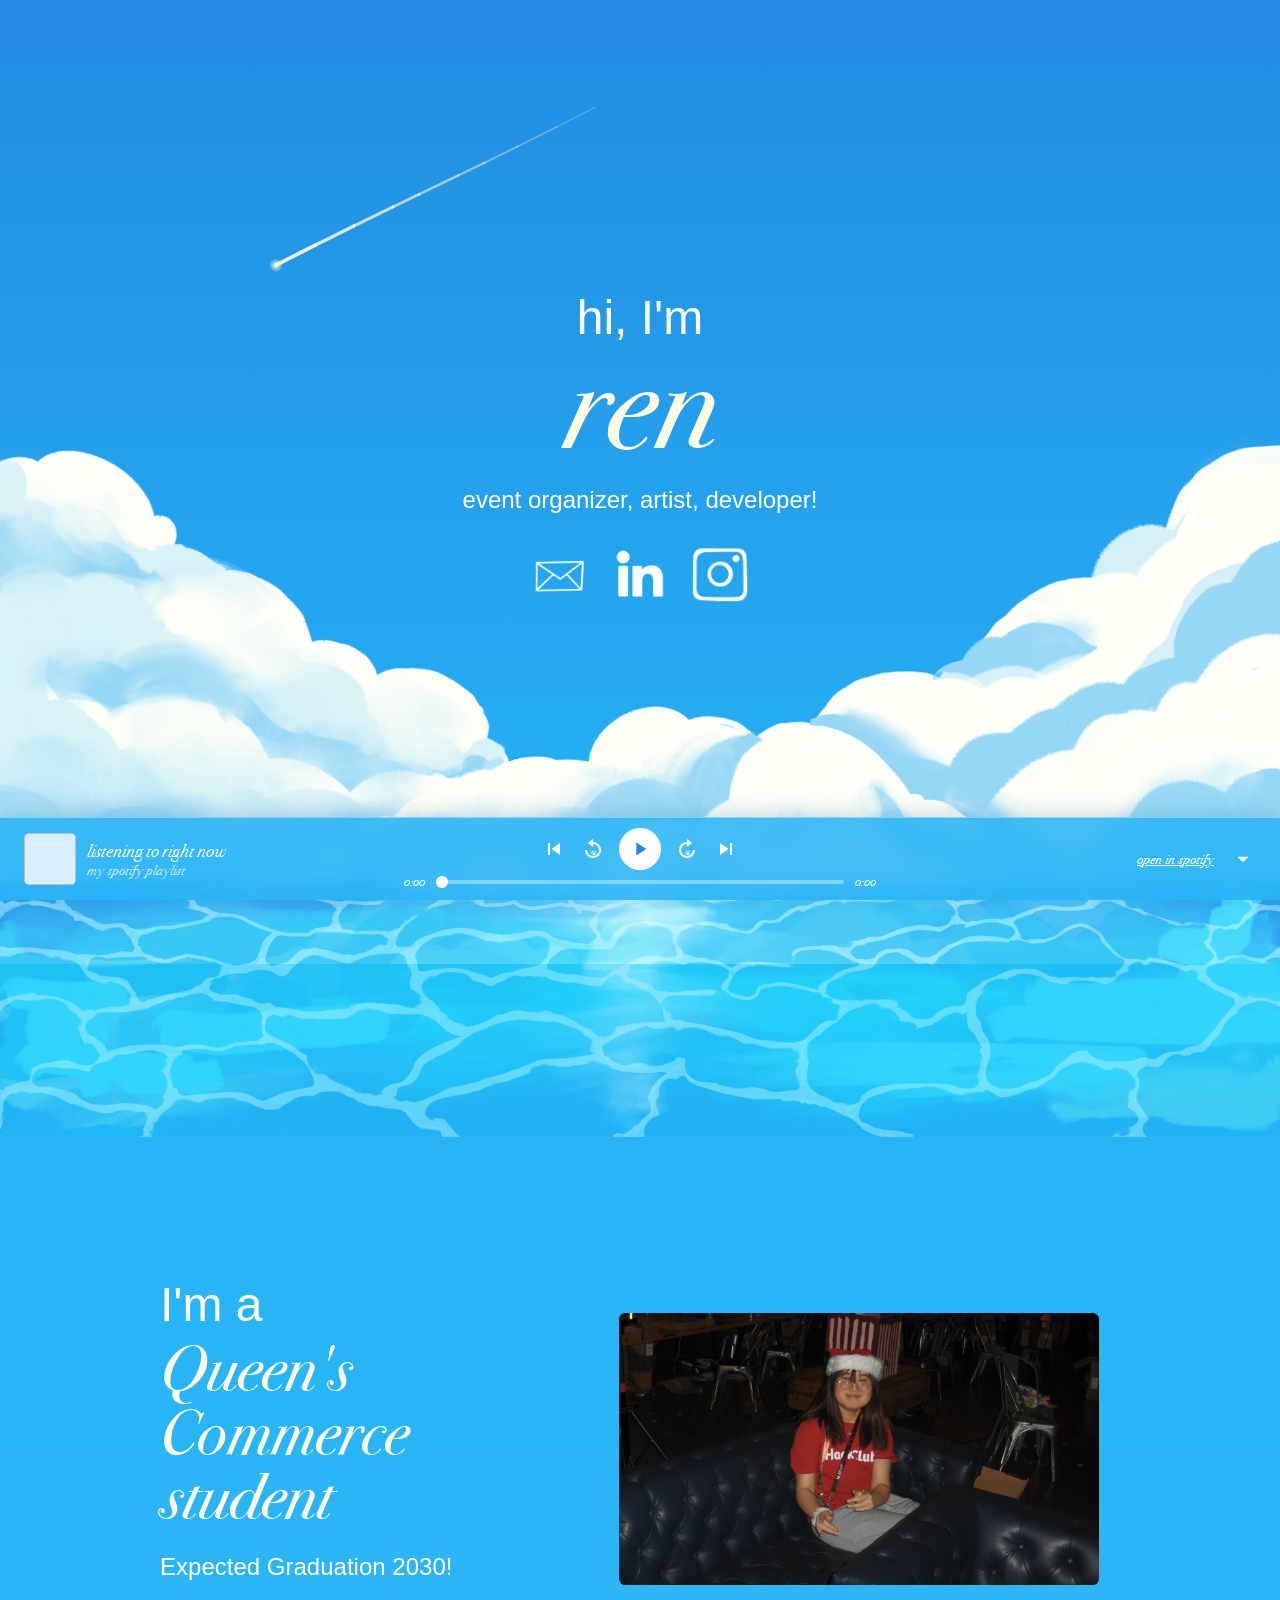
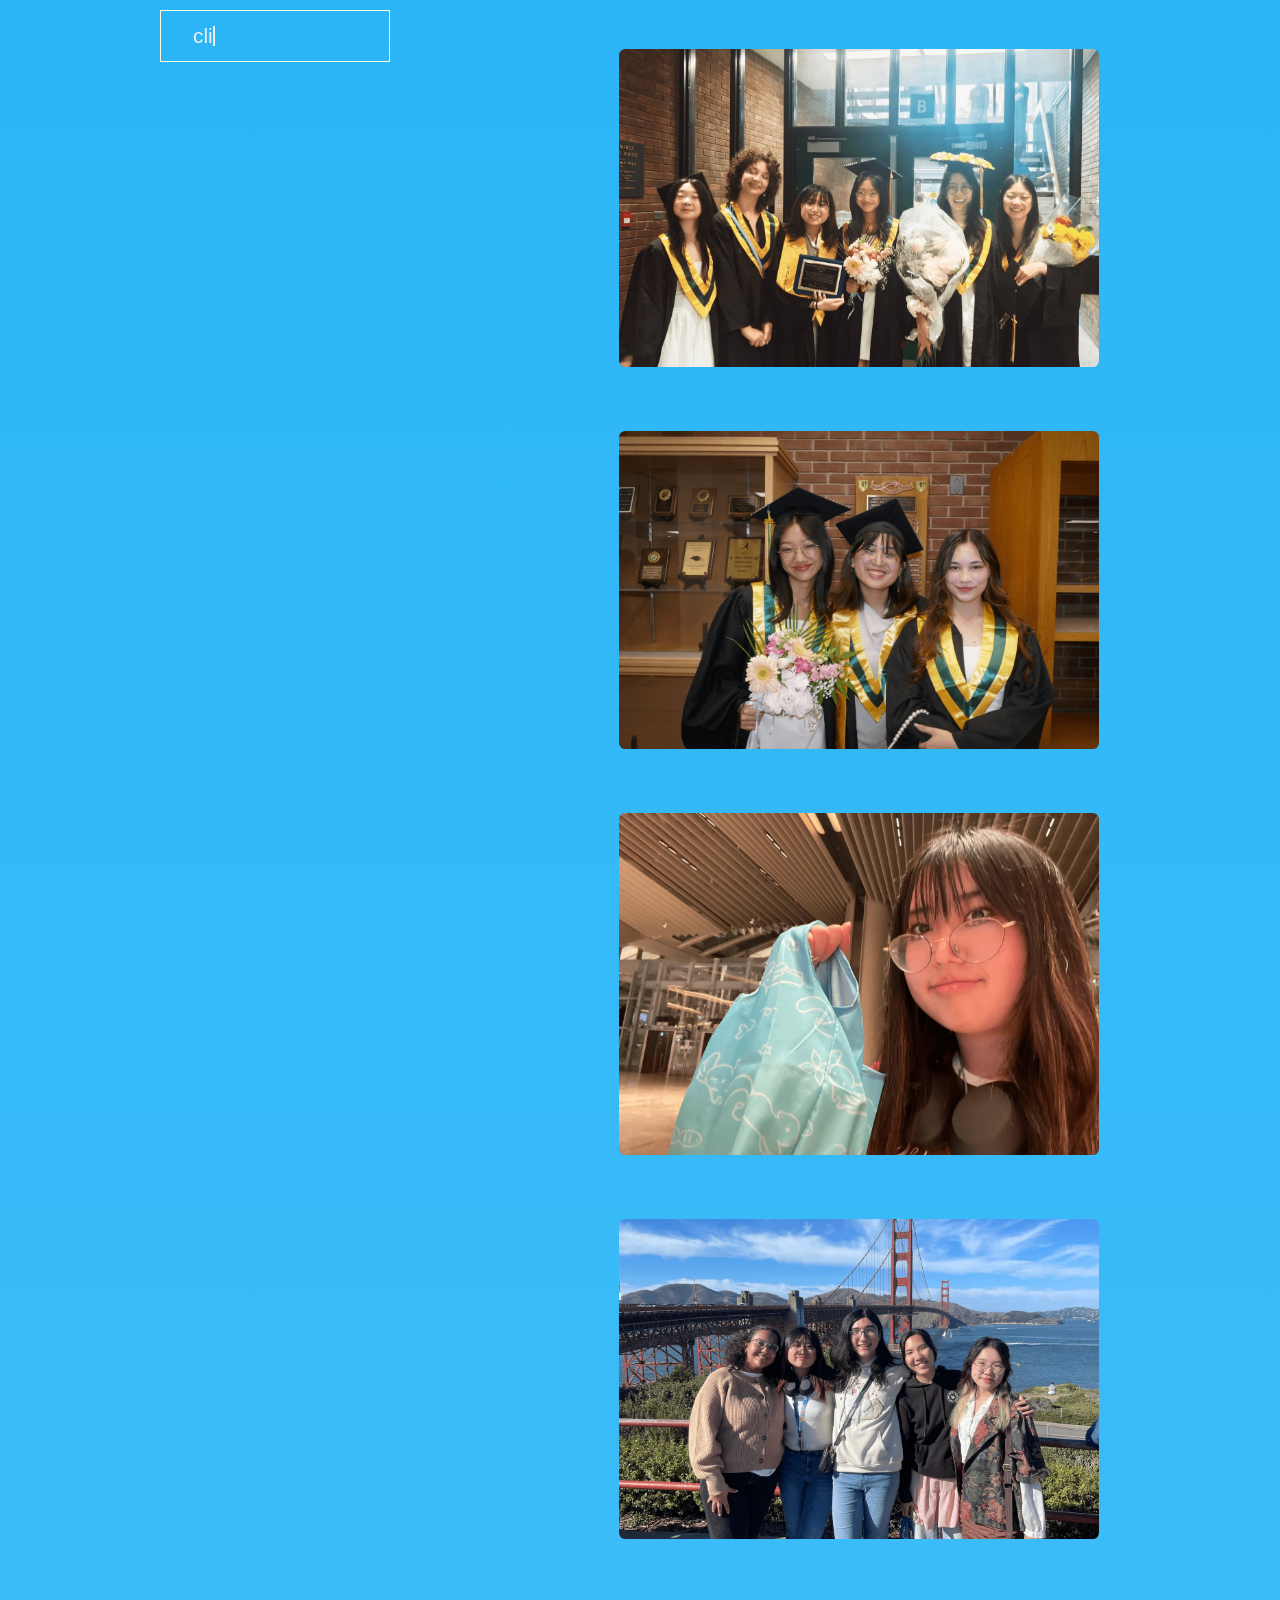
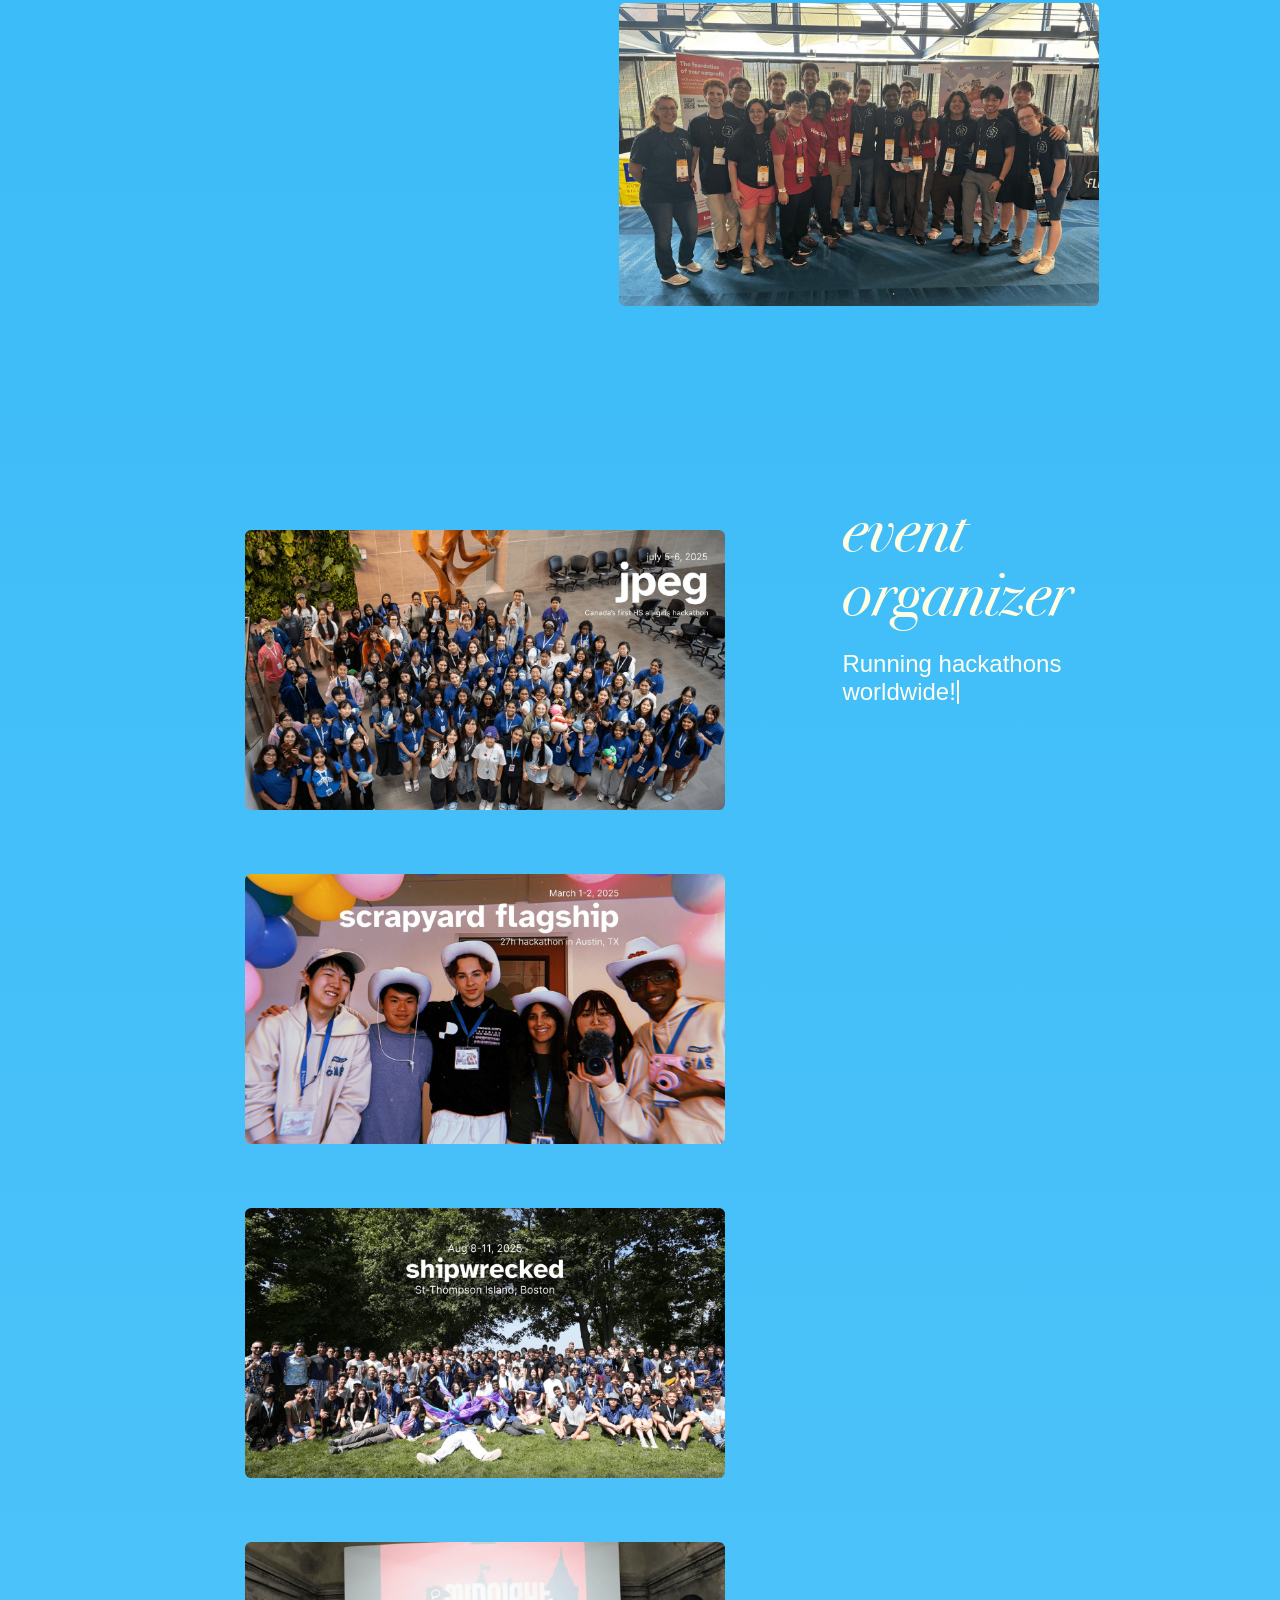
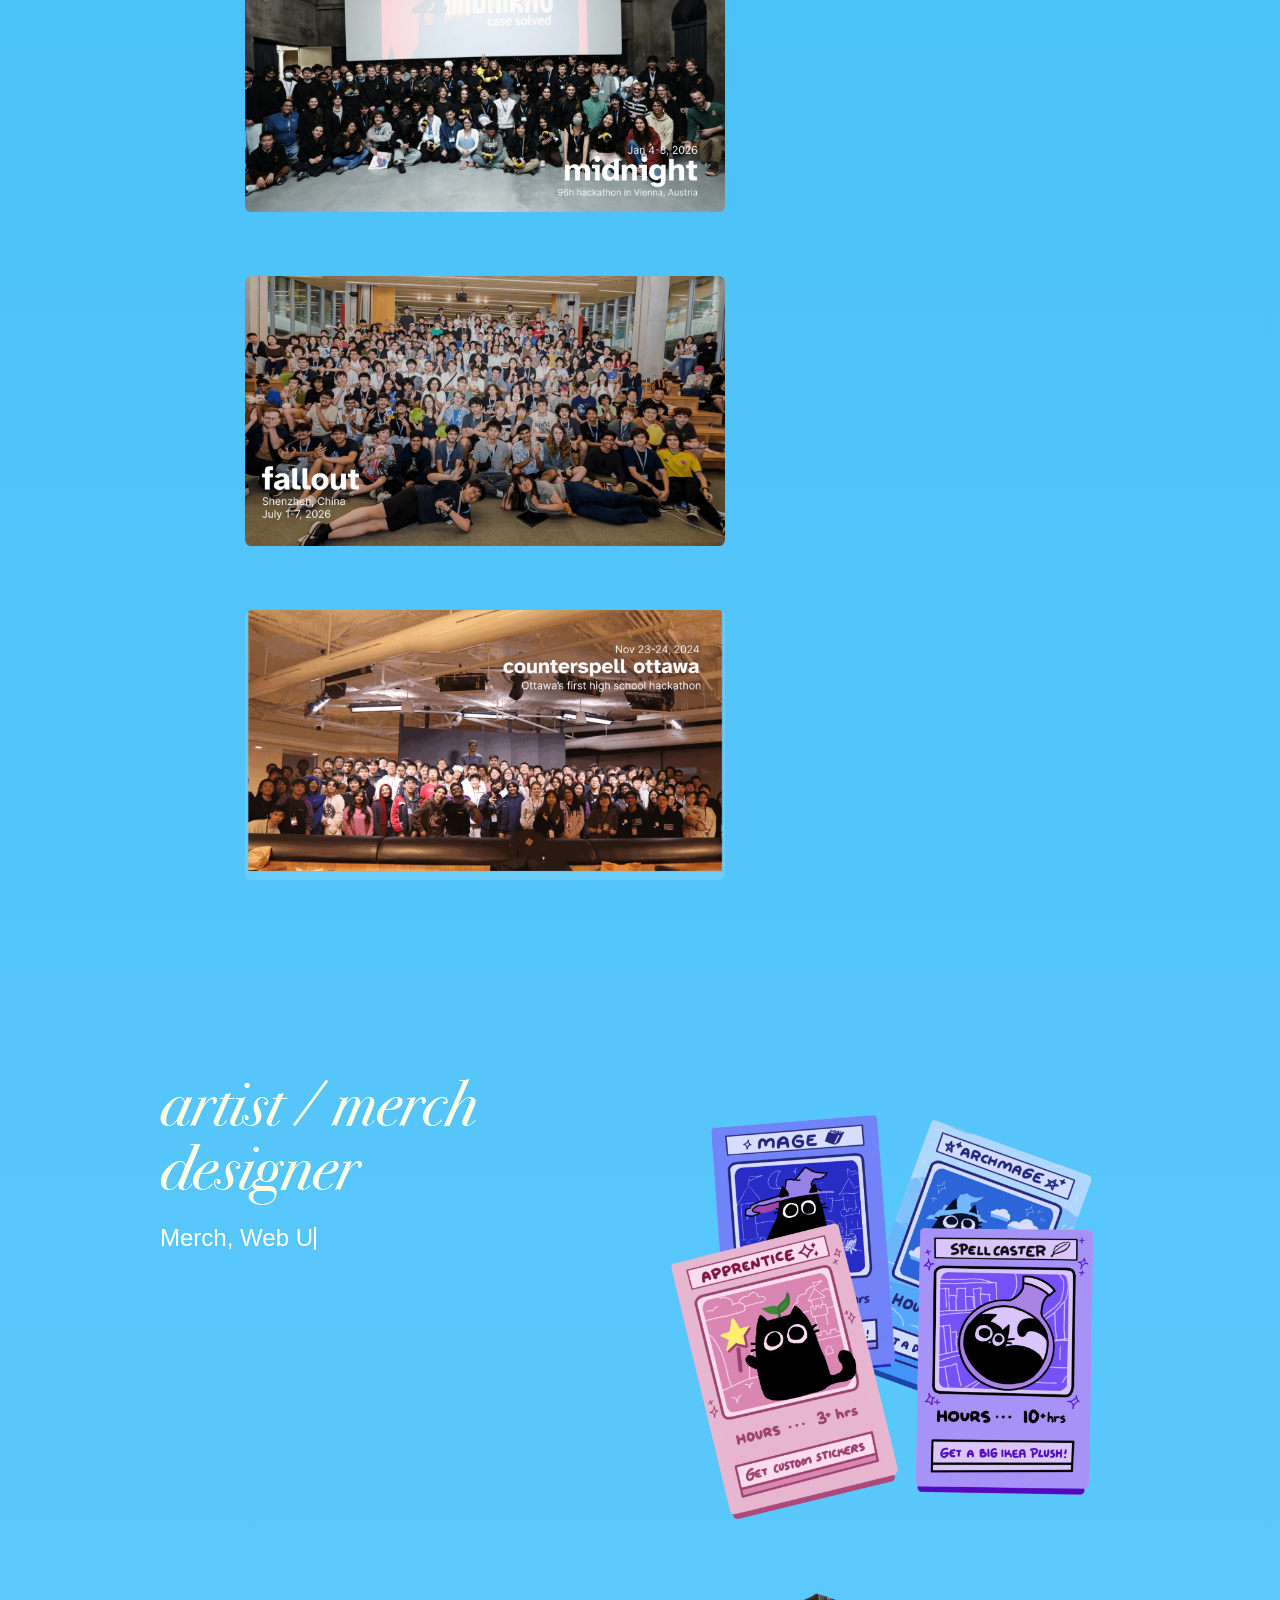
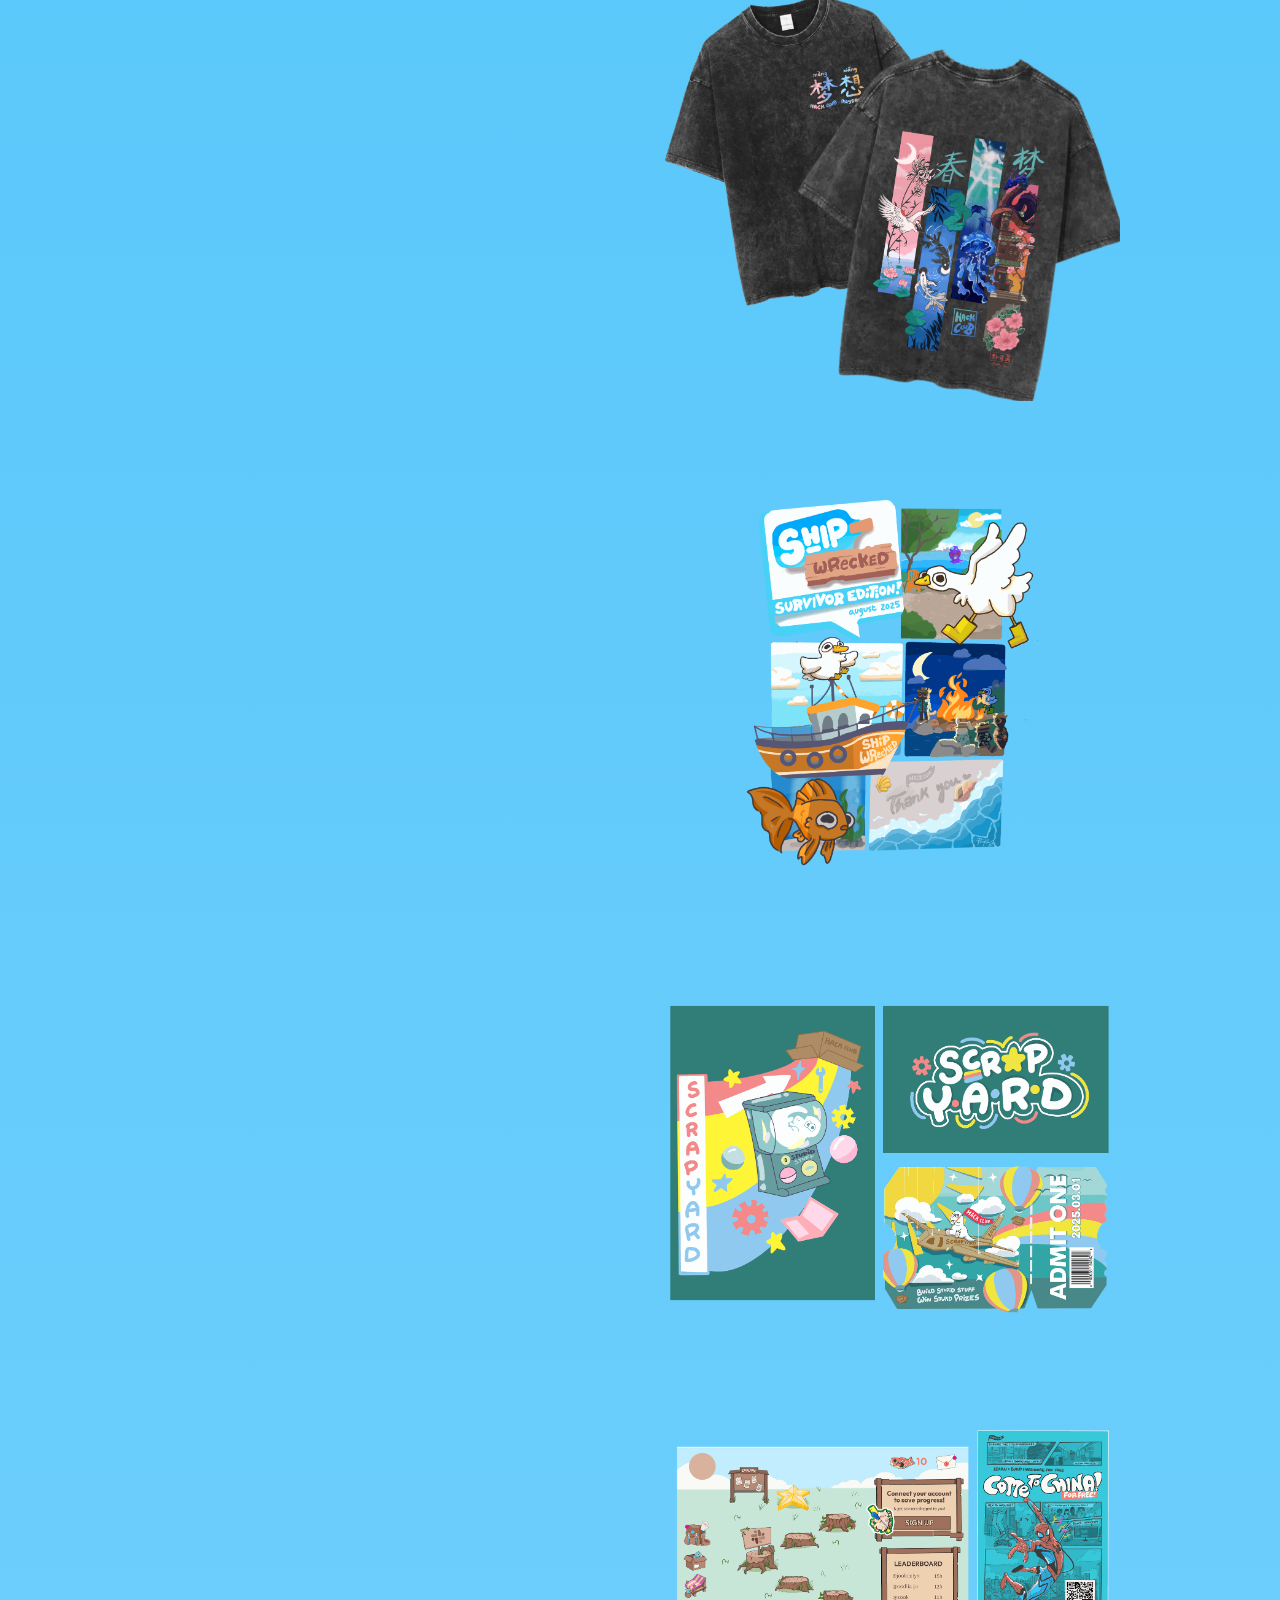
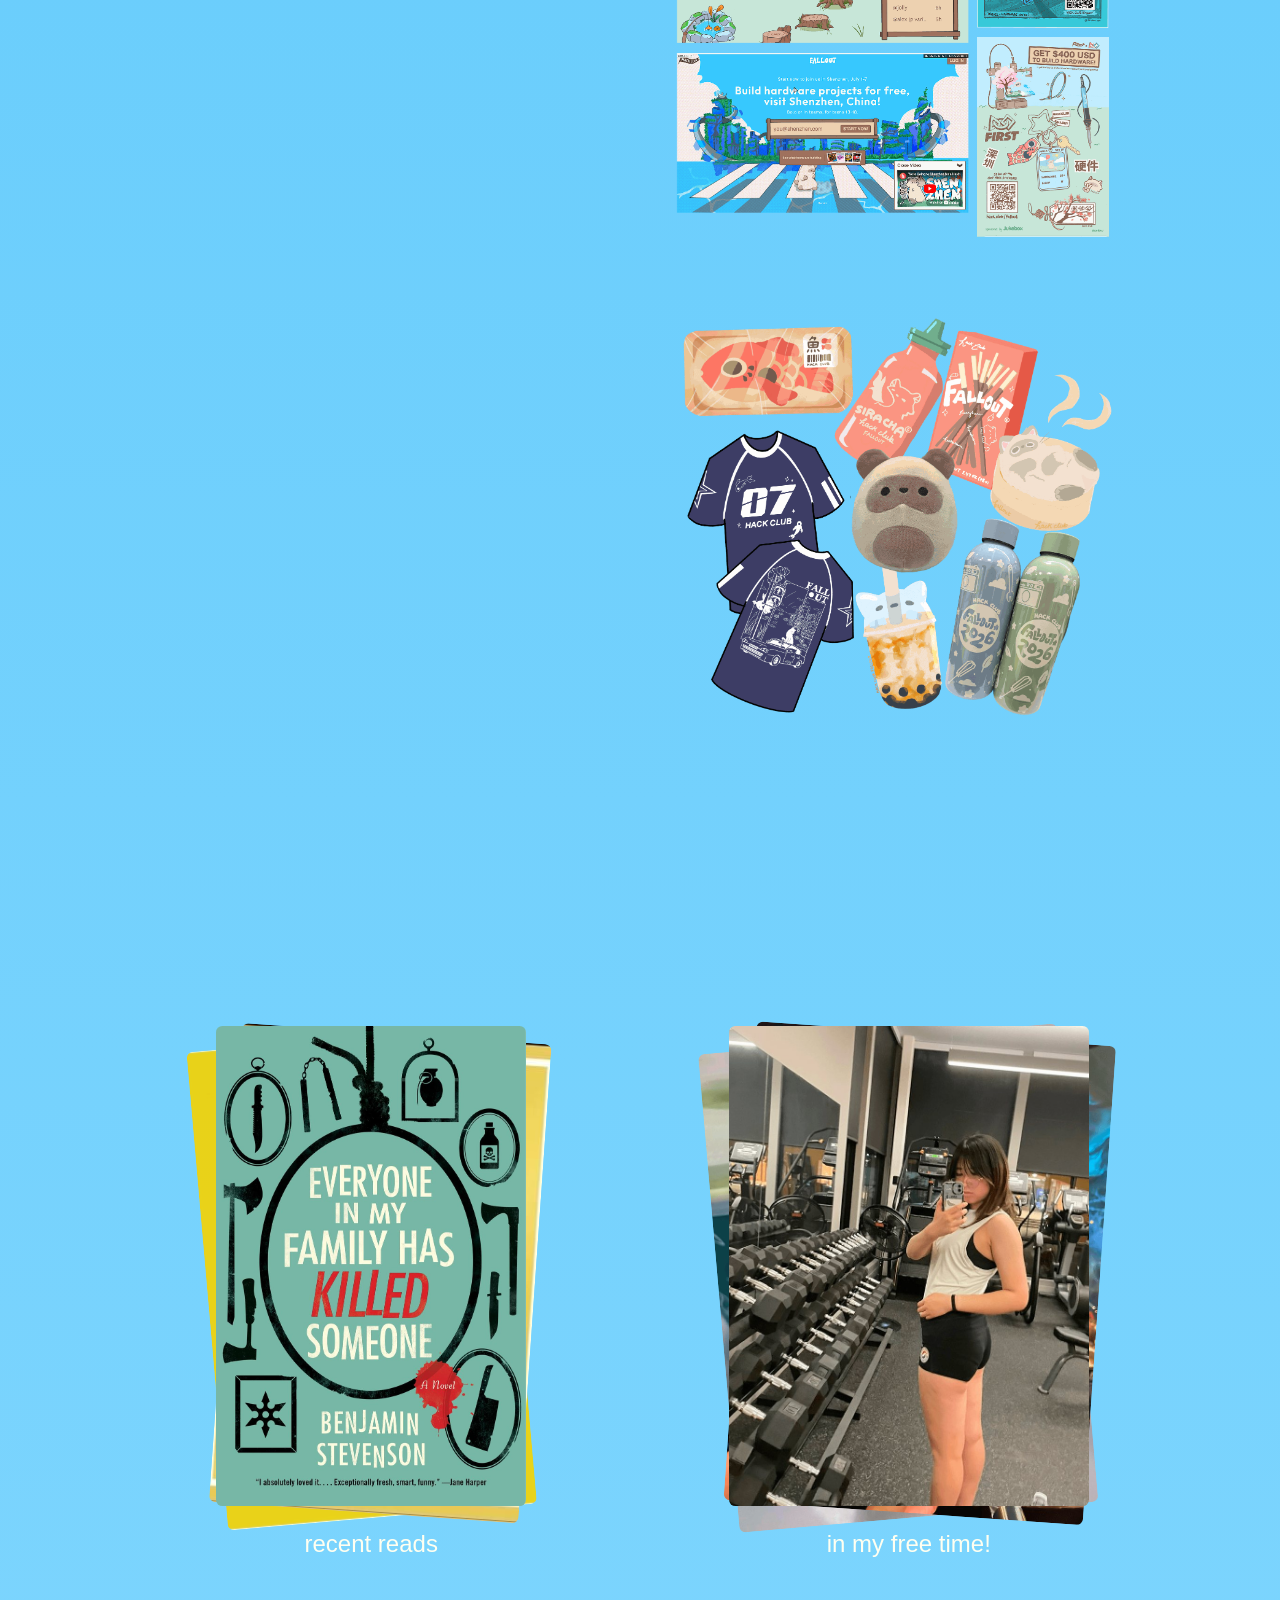
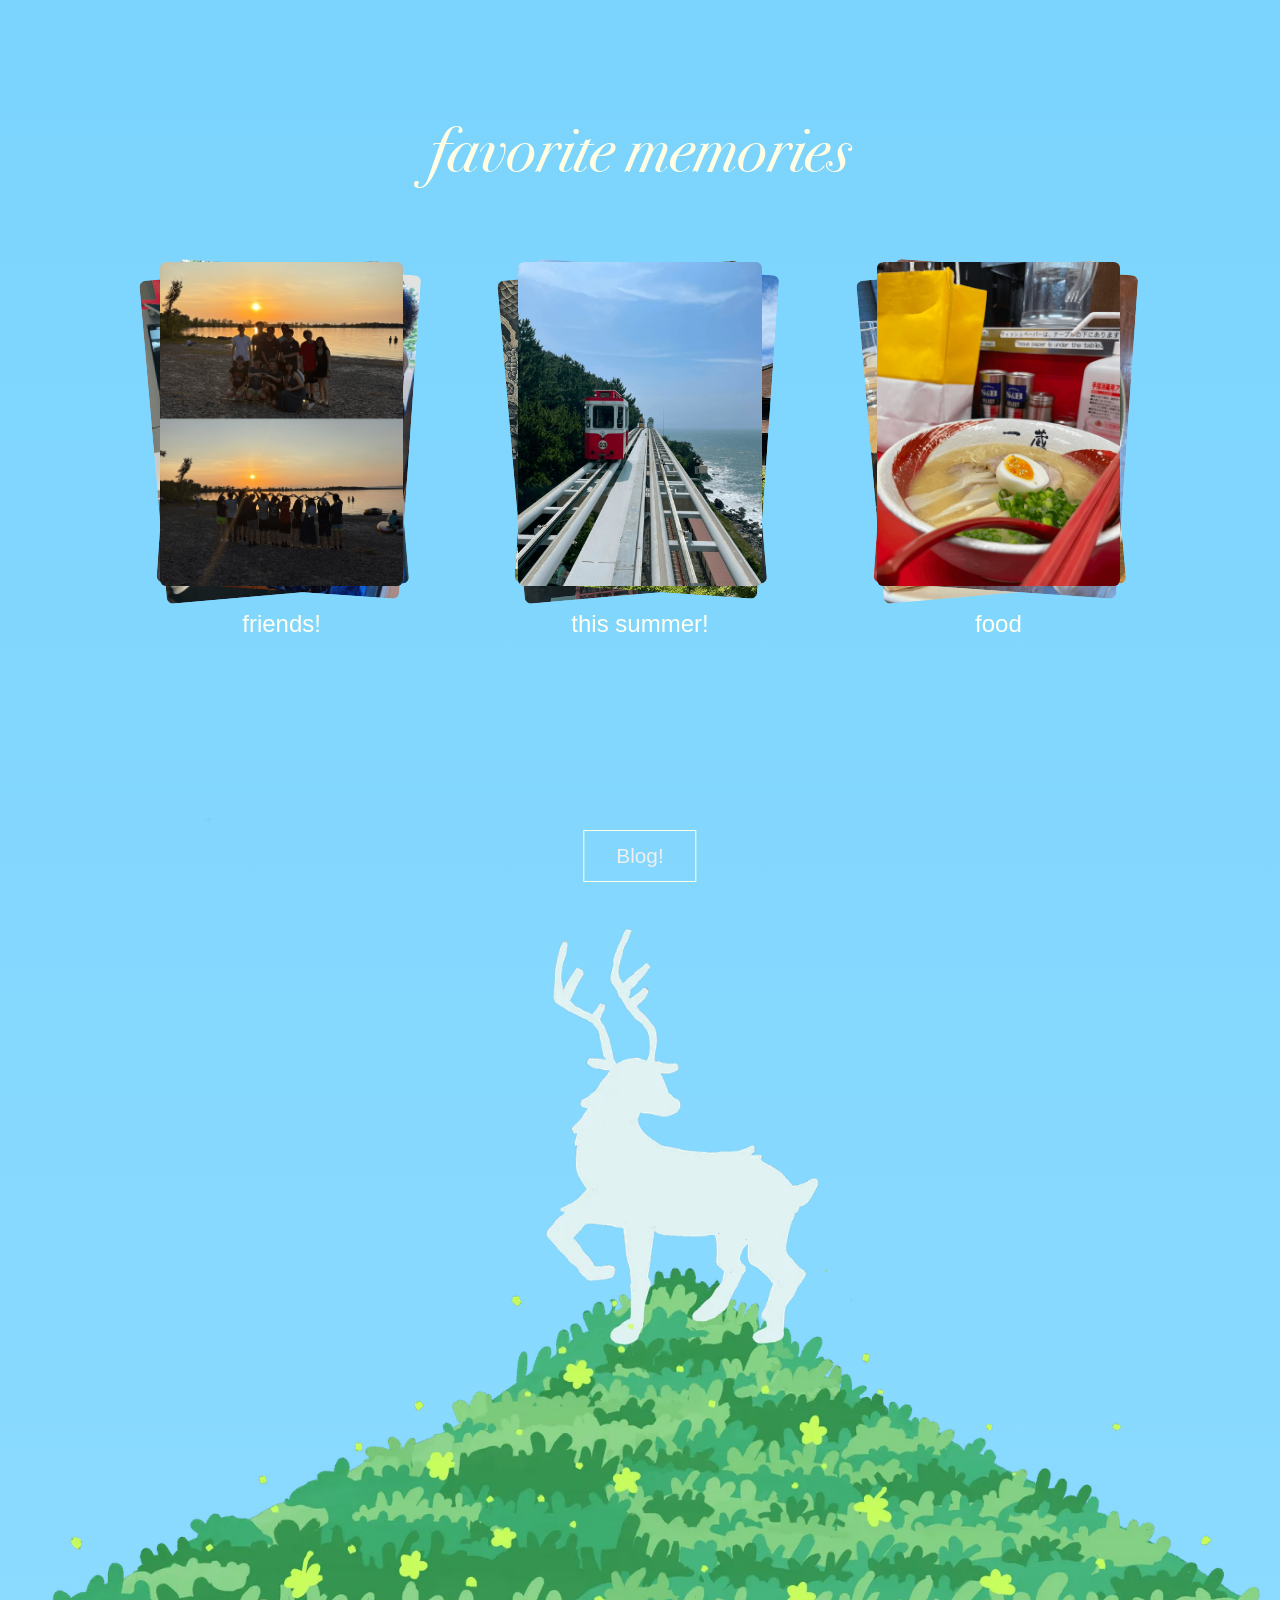
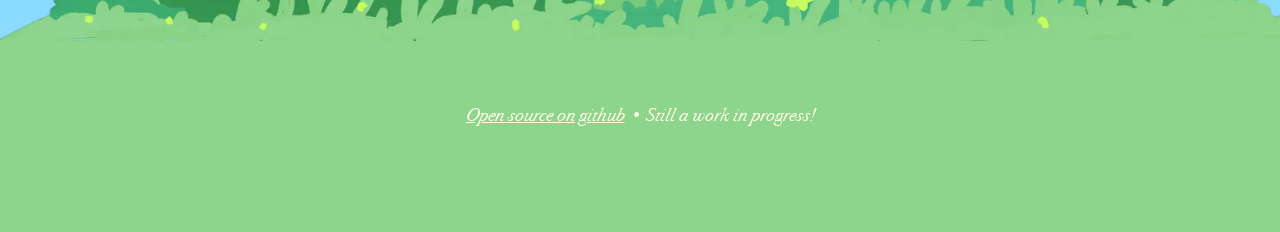
==== index.html @ e31f5d73 "no more .html at the end of URLs!" ====
<!doctype html>
<html lang="en">
  <head>
    <meta charset="UTF-8" />
    <meta name="viewport" content="width=device-width, initial-scale=1.0" />

    <title>Ren Sun - Queen's Commerce Student, Developer, &amp; Artist</title>
    <meta
      name="description"
      content="Ren Sun, also known as Renran Sun, is a first-year student at Queen's Commerce in Kingston, ON. She welcomes you to her personal website."
    />

    <meta
      name="google-site-verification"
      content="3jfZPfZ-8H1rOotuiYyB6KGX5YyHactmCyV4tzWghds"
    />
    <link
      rel="icon"
      type="image/png"
      sizes="192x192"
      href="img/icons/favicon-192.png"
    />
    <link rel="preconnect" href="https://fonts.googleapis.com" />
    <link rel="preconnect" href="https://fonts.gstatic.com" crossorigin />
    <link rel="stylesheet" href="css/style.css" />
    <link rel="preconnect" href="https://fonts.gstatic.com" crossorigin />
    <link
      href="https://fonts.googleapis.com/css2?family=Libertinus+Serif:ital,wght@0,400;0,600;0,700;1,400;1,600;1,700&display=swap"
      rel="stylesheet"
    />
    <script src="js/loading.js"></script>
  </head>

  <body>
    <div class="landing">
      <canvas class="shooting-stars" aria-hidden="true"></canvas>

      <div class="landing-text">
        <div class="subtitle">
          <span class="throw-word">hi,</span>
          <span class="throw-word">I'm</span>
        </div>
        <div class="title">
          <span class="sr-only">ren</span>
          <span aria-hidden="true"
            ><span class="title-letter">r</span
            ><span class="title-letter">e</span
            ><span class="title-letter">n</span></span
          >
        </div>
        <div class="body">
          <span class="throw-word">event</span>
          <span class="throw-word">organizer,</span>
          <span class="throw-word">artist,</span>
          <span class="throw-word">developer!</span>
        </div>

        <div class="icons">
          <div class="icon-wrapper">
            <a href="mailto:renran.sun@queensu.ca" target="_blank">
              <img src="img/icons/mail.png" alt="email"
            /></a>
            <span class="hoverbox"> renran.sun@queensu.ca</span>
          </div>

          <div class="icon-wrapper">
            <a
              href="https://www.linkedin.com/in/ren-sun-217999275"
              target="_blank"
              ><img src="img/icons/linkedin.png" alt="linkedin"
            /></a>
            <span class="hoverbox"> linkedin?</span>
          </div>

          <div class="icon-wrapper">
            <a href="https://www.instagram.com/renran.sun/" target="_blank"
              ><img src="img/icons/instagram.png" alt="instagram"
            /></a>
            <span class="hoverbox"> @renran.sun</span>
          </div>
        </div>
      </div>

      <div class="cloud">
        <img src="img/landing/clouds.png" alt="cloud" />
      </div>

      <div class="cloud2">
        <img src="img/landing/clouds.png" alt="cloud2" />
      </div>

      <div class="wave">
        <img src="img/landing/waves.jpg" alt="wave" />
      </div>
    </div>

    <script src="js/throwables.js"></script>
    <script>
      // drag and throw the social icons, the letters of "ren" and every word on
      // the landing; they land on the water
      (() => {
        const landing = document.querySelector(".landing");
        const waterEdge = document.querySelector(".cloud2");
        const world = createThrowWorld({
          container: landing,
          floor: () =>
            waterEdge.getBoundingClientRect().bottom -
            landing.getBoundingClientRect().top,
        });

        // lift an icon out of its row (its empty slot keeps the row in place)
        document.querySelectorAll(".icons a").forEach((link) => {
          const img = link.querySelector("img");
          world.add(link, {
            measure: img,
            lift: () => {
              const wrapper = link.closest(".icon-wrapper");
              const w = img.offsetWidth;
              const h = img.offsetHeight;
              wrapper.style.width = `${wrapper.offsetWidth}px`;
              wrapper.style.height = `${wrapper.offsetHeight}px`;
              wrapper.classList.add("is-empty");

              const holder = document.createElement("div");
              holder.className = "icons falling-icon";
              holder.appendChild(link);
              landing.appendChild(holder);
              return { el: holder, w, h, sink: w * 0.75 };
            },
          });
        });

        // words and letters: a copy flies off while the original stays behind,
        // invisible, so the rest of the line doesn't shift
        document
          .querySelectorAll(".landing .throw-word, .landing .title-letter")
          .forEach((word) => {
            world.add(word, {
              lift: () => {
                const style = getComputedStyle(word);
                const holder = document.createElement("div");
                holder.className = "thrown-word";
                holder.setAttribute("aria-hidden", "true");
                [
                  "fontFamily",
                  "fontSize",
                  "fontStyle",
                  "fontWeight",
                  "lineHeight",
                  "letterSpacing",
                  "color",
                ].forEach((prop) => (holder.style[prop] = style[prop]));
                const copy = word.cloneNode(true);
                holder.appendChild(copy);
                const w = word.offsetWidth;
                const h = word.offsetHeight;
                word.style.visibility = "hidden";
                landing.appendChild(holder);
                // they sink a little into the water
                return { el: holder, w, h, sink: h * 0.3, grab: copy };
              },
            });
          });
      })();
    </script>

    <!-- shooting stars on every .shooting-stars canvas (shared with academics.html) -->
    <script src="js/shooting-stars.js"></script>
    <script src="js/fish-cursor.js"></script>

    <div class="main">
      <!-- twinkling pixel sparkles behind the sections (drawn by the script below) -->
      <canvas class="sparkles" aria-hidden="true"></canvas>
      <div class="section section-first">
        <div class="section-text">
          <div class="subtitle">I'm a</div>
          <div class="h1">Queen's Commerce student</div>
          <a
            class="body"
            style="text-decoration: none"
            href="https://smith.queensu.ca/bcom/index.php"
            target="blank"
          >
            Expected Graduation 2030!
          </a>
          <a class="forward-button" href="academics">
            click to read more
          </a>
        </div>
        <div class="section-image">
          <img class="window1" src="img/gallery/happy.jpg" alt="window 01" />
        </div>
      </div>

      <div class="section">
        <div class="section-image">
          <img class="window3" src="img/gallery/hack-003.jpg" alt="jpeg photo" />
        </div>
        <div class="section-text">
          <div class="h1">event organizer</div>
          <div class="body">Running hackathons worldwide!</div>
          <a class="forward-button" href="events">click to read more</a>
        </div>
      </div>

      <div class="section">
        <div class="section-text">
          <div class="h1">artist / merch designer</div>
          <div class="body">Merch, Web UI, & Misc.</div>
          <a class="forward-button" href="portfolio"> My portfolio!</a>
        </div>
        <div class="section-image">
          <img class="window2" src="img/gallery/art-001.png" alt="window 02" />
        </div>
        <div class="section-image"></div>
      </div>

      <div class="polaroid">
        <div class="h1">random things about me</div>
      </div>
      <div class="section">
        <div class="column">
          <img class="reads" src="img/gallery/book-02.jpg" alt="book 02" />
          <div class="body" style="margin-top: 0.5em">recent reads</div>
        </div>
        <div class="column">
          <img class="hobby" src="img/gallery/hobby-001.jpg" alt="random 03" />
          <div class="body" style="margin-top: 0.5em">in my free time!</div>
        </div>
      </div>

      <div class="polaroid">
        <div class="h2">favorite memories</div>
      </div>
      <div class="section">
        <div class="column">
          <img class="friends" src="img/gallery/friends-04.jpg" alt="singapore!" />
          <div class="body" style="margin-top: 0.5em">friends!</div>
        </div>
        <div class="column">
          <img
            class="summer"
            style="min-width: 4em"
            src="img/gallery/summer-008.jpg"
            alt="busan, seoul, hokkaido, tokyo, osaka, singapore"
          />
          <div class="body" style="margin-top: 0.5em">this summer!</div>
        </div>
        <div class="column">
          <img class="food" src="img/gallery/food-01.jpg" alt="yum food" />
          <div class="body" style="margin-top: 0.5em">food</div>
        </div>
      </div>

      <footer class="site-footer">
        <!-- shooting stars behind the deer art (they show through its sky) -->
        <canvas
          class="shooting-stars"
          data-area=".footer-deer"
          aria-hidden="true"
        ></canvas>
        <!-- 768px and wider (desktop, laptop, iPad upright) get the wide hill made
             from bottomfooter.gif; phones keep the narrower deer GIF -->
        <picture>
          <source
            media="(min-width: 768px)"
            srcset="img/footer/footer-hill.webp"
            type="image/webp"
          />
          <source media="(min-width: 768px)" srcset="img/footer/footer-hill.gif" />
          <img
            class="footer-deer"
            src="img/footer/deer.gif"
            alt="a deer standing on a grassy hill with fireflies"
          />
        </picture>

        <a class="forward-button footer-blog" href="blog">Blog!</a>
        <div class="footer-bar">
          <a
            class="footer-credit"
            href="https://github.com/rwsun"
            target="_blank"
            rel="noopener"
            >Open source on github</a
          >
          • Still a work in progress!
        </div>
      </footer>

      <script>
        // a gust of winter wind when you scroll down to the deer; it fades out
        // if you scroll away before it ends
        (() => {
          const wind = new Audio("audio/winter-wind.mp3");
          wind.preload = "auto";
          wind.volume = 0.6;
          let fadeTimer = null;
          let waitingForTap = false;
          let deerInView = false;

          // browsers only allow sound after the visitor has clicked or typed
          // something; if they haven't yet, play it on their first tap here
          const playOnTap = () => {
            waitingForTap = false;
            removeEventListener("pointerdown", playOnTap);
            removeEventListener("keydown", playOnTap);
            if (deerInView) play();
          };

          const play = () => {
            clearInterval(fadeTimer);
            wind.volume = 0.6;
            wind.currentTime = 0;
            wind.play().catch(() => {
              if (waitingForTap) return;
              waitingForTap = true;
              addEventListener("pointerdown", playOnTap);
              addEventListener("keydown", playOnTap);
            });
          };

          const fadeOut = () => {
            clearInterval(fadeTimer);
            fadeTimer = setInterval(() => {
              wind.volume = Math.max(0, wind.volume - 0.06);
              if (wind.volume > 0) return;
              clearInterval(fadeTimer);
              wind.pause();
            }, 50);
          };

          new IntersectionObserver(
            ([entry]) => {
              deerInView = entry.isIntersecting;
              if (deerInView) play();
              else if (!wind.paused) fadeOut();
            },
            { threshold: 0.4 },
          ).observe(document.querySelector(".footer-deer"));
        })();
      </script>

      <script>
        const cloud = document.querySelector(".cloud");
        const cloud2 = document.querySelector(".cloud2");

        window.addEventListener("scroll", () => {
          // stop rising once the back cloud's bottom edge would peek out
          // above the front cloud's solid base (bottom 20% of the image)
          const maxLift =
            cloud.offsetTop +
            cloud.offsetHeight -
            (cloud2.offsetTop + cloud2.offsetHeight * 0.8);
          const lift = Math.min(window.scrollY * 0.4, maxLift);
          cloud.style.transform = `translateY(-${lift}px)`;
        });
      </script>

      <script>
        // click an image to cycle through its photos
        const galleries = {
          ".window1": [
            "img/gallery/happy.jpg",
            "img/gallery/student-01.jpg",
            "img/gallery/student-03.jpg",
            "img/gallery/student-04.jpg",
            "img/gallery/student-05.jpg",
            "img/gallery/student-11.jpg",
          ],
          ".window2": [
            "img/gallery/art-001.png",
            "img/gallery/art-002.png",
            "img/gallery/art-003.png",
            "img/gallery/art-004.png",
            "img/gallery/art-005.png",
            "img/gallery/art-006.png",
          ],
          ".window3": [
            "img/gallery/hack-003.jpg",
            "img/gallery/hack-002.jpg",
            "img/gallery/hack-001.jpg",
            "img/gallery/hack-004.jpg",
            "img/gallery/hack-005.jpg",
            "img/gallery/hack-000.png",
          ],
          ".reads": [
            "img/gallery/book-02.jpg",
            "img/gallery/book-01.jpg",
            "img/gallery/book-03.jpg",
            "img/gallery/book-04.jpg",
            "img/gallery/book-06.jpg",
            "img/gallery/book-07.jpg",
            "img/gallery/book-08.jpg",
            "img/gallery/book-09.jpg",
          ],
          ".obsessions": [
            "img/gallery/anime-01.jpg",
            "img/gallery/anime-02.jpg",
            "img/gallery/anime-03.jpg",
            "img/gallery/movie-01.jpg",
          ],
          ".hobby": [
            "img/gallery/hobby-001.jpg",
            "img/gallery/hobby-002.jpg",
            "img/gallery/hobby-003.jpg",
            "img/gallery/hobby-004.jpg",
            "img/gallery/hobby-005.jpg",
          ],
          ".summer": [
            "img/gallery/summer-003.jpg",
            "img/gallery/summer-002.jpg",
            "img/gallery/summer-004.jpg",
            "img/gallery/summer-005.jpg",
            "img/gallery/summer-006.jpg",
            "img/gallery/summer-007.jpg",
            "img/gallery/summer-008.jpg",
            "img/gallery/summer-010.jpg",
          ],
          ".food": [
            "img/gallery/food-01.jpg",
            "img/gallery/food-02.jpg",
            "img/gallery/food-04.jpg",
            "img/gallery/food-05.jpg",
            "img/gallery/food-06.jpg",
            "img/gallery/food-07.jpg",
            "img/gallery/food-08.jpg",
            "img/gallery/food-04.jpg",
          ],
          ".friends": [
            "img/gallery/friends-04.jpg",
            "img/gallery/friends-01.jpg",
            "img/gallery/friends-02.jpg",
            "img/gallery/friends-05.jpg",
            "img/gallery/friends-06.jpg",
            "img/gallery/friends-07.jpg",
            "img/gallery/friends-08.jpg",
          ],
        };

        const reduceMotionGallery = matchMedia(
          "(prefers-reduced-motion: reduce)",
        ).matches;

        const swooshSound = new Audio("audio/swoosh.mp3");
        swooshSound.preload = "auto";
        const playSwoosh = () => {
          swooshSound.currentTime = 0;
          swooshSound.play().catch(() => {});
        };

        // desktop: the sections with text beside a photo show the whole gallery as a
        // column that scrolls up past the pinned text (CSS shows it from 769px up;
        // phones keep the clickable polaroid pile built below)
        [".window1", ".window3", ".window2"].forEach((selector) => {
          const img = document.querySelector(selector);
          if (!img) return;
          const column = document.createElement("div");
          column.className = "scroll-gallery";
          // the merch artwork stays unframed
          column.classList.toggle("no-frame", selector === ".window2");
          const images = galleries[selector];
          images.forEach((src, start) => {
            const photo = document.createElement("img");
            photo.loading = "lazy";
            photo.src = src;
            photo.alt = img.alt;
            photo.className = "scroll-photo";
            column.appendChild(photo);

            // click: swoosh, and the photo flips over to the next one in the
            // gallery (the swap happens while it's edge-on)
            let index = start;
            let flipTimer = null;
            photo.addEventListener("click", () => {
              playSwoosh();
              index = (index + 1) % images.length;
              const next = images[index];
              new Image().src = next; // start loading it during the flip
              if (reduceMotionGallery) {
                photo.src = next;
                return;
              }
              clearTimeout(flipTimer);
              photo.classList.remove("is-flipping");
              void photo.offsetWidth; // restart the animation on quick clicks
              photo.classList.add("is-flipping");
              flipTimer = setTimeout(() => (photo.src = next), 180);
            });
            photo.addEventListener("animationend", () =>
              photo.classList.remove("is-flipping"),
            );
          });
          img.closest(".section-image").appendChild(column);
        });

        Object.entries(galleries).forEach(([selector, images]) => {
          const img = document.querySelector(selector);
          if (!img) return;
          let index = 0;

          // stack the next two photos behind this one, tilted, so it reads as a
          // pile you can click through (they also load those photos ahead of time)
          const stack = document.createElement("div");
          stack.className = "stack";
          img.parentNode.insertBefore(stack, img);

          const backs = [2, 1].map((offset) => {
            const back = document.createElement("img");
            back.className = `stack-back stack-back-${offset}`;
            back.alt = "";
            back.setAttribute("aria-hidden", "true");
            // plain card shape until its photo arrives, so the pile shows right away
            back.addEventListener("load", () =>
              back.classList.add("is-loaded"),
            );
            stack.appendChild(back);
            return [offset, back];
          });
          stack.appendChild(img);

          // "click me!" pill that fades in over the photo on hover (CSS)
          const bubble = document.createElement("span");
          bubble.className = "click-bubble";
          bubble.textContent = "click me!";
          bubble.setAttribute("aria-hidden", "true");
          stack.appendChild(bubble);

          // back photos load once the pile is about a screen away (done here rather
          // than with loading="lazy", which some phone browsers hold back)
          let nearScreen = false;
          const showBacks = () => {
            if (!nearScreen) return;
            backs.forEach(([offset, back]) => {
              const src = images[(index + offset) % images.length];
              if (back.getAttribute("src") === src) return;
              back.classList.remove("is-loaded");
              back.src = src;
            });
          };

          new IntersectionObserver(
            ([entry], observer) => {
              if (!entry.isIntersecting) return;
              observer.disconnect();
              nearScreen = true;
              showBacks();
            },
            { rootMargin: "100% 0px" },
          ).observe(stack);

          // shuffle: the top photo slides out and tucks in at the back while every
          // card behind moves up one spot; once they've arrived the photos are
          // swapped and the cards snap back to their places, so the pile keeps cycling
          const SHUFFLE_MS = 550;
          let shuffleTimer = null;
          let exitRight = false; // alternate sides: left, right, left, ...

          const settle = () => {
            shuffleTimer = null;
            stack.classList.add("no-anim");
            img.src = images[index];
            showBacks();
            stack.classList.remove("is-shuffling");
            void stack.offsetWidth;
            stack.classList.remove("no-anim");
          };

          img.addEventListener("click", () => {
            playSwoosh();
            if (shuffleTimer) {
              clearTimeout(shuffleTimer);
              settle();
            }
            index = (index + 1) % images.length;
            if (reduceMotionGallery) {
              img.src = images[index];
              showBacks();
              return;
            }
            stack.classList.toggle("exit-right", exitRight);
            exitRight = !exitRight;
            stack.classList.add("is-shuffling");
            shuffleTimer = setTimeout(settle, SHUFFLE_MS);
          });
        });
      </script>
      <script>
        // drag and throw the photos: they tumble down the page and bounce on the
        // bottom of the footer, in front of the deer
        (() => {
          const main = document.querySelector(".main");
          const footer = document.querySelector(".site-footer");
          const world = createThrowWorld({
            container: main,
            floor: () =>
              footer.getBoundingClientRect().bottom -
              main.getBoundingClientRect().top,
          });

          // each pile moves as a whole, so it can still be clicked through
          // after it lands; the empty spot it left keeps the layout in place
          document
            .querySelectorAll(".main .stack, .main .scroll-photo")
            .forEach((photo) => {
              photo.classList.add("throwable-photo");
              world.add(photo, {
                lift: () => {
                  photo.classList.add("is-thrown");
                  return {
                    el: photo,
                    w: photo.offsetWidth,
                    h: photo.offsetHeight,
                    inPlace: true,
                  };
                },
              });
            });
        })();
      </script>
      <script>
        // scroll fading: reveal each block as it enters the viewport
        const fadeTargets = document.querySelectorAll(
          ".main .section-text, .main .section-image:not(:empty), .main .polaroid, .main .column",
        );

        const fadeObserver = new IntersectionObserver(
          (entries) => {
            entries.forEach((entry) => {
              if (!entry.isIntersecting) return;
              entry.target.classList.add("visible");
              fadeObserver.unobserve(entry.target);
            });
          },
          { threshold: 0.15, rootMargin: "0px 0px -8% 0px" },
        );

        const reduceMotion = matchMedia(
          "(prefers-reduced-motion: reduce)",
        ).matches;

        if (!reduceMotion)
          fadeTargets.forEach((el) => {
            // stagger siblings in the same row so they arrive one after another
            const siblings = [...el.parentElement.children].filter((c) =>
              c.matches(".section-text, .section-image:not(:empty), .column"),
            );
            el.style.transitionDelay = `${Math.max(siblings.indexOf(el), 0) * 0.15}s`;
            el.classList.add("fade-in");
            fadeObserver.observe(el);

            // hand transform back to the hover effects once the fade is done
            el.addEventListener("transitionend", function cleanup(e) {
              if (e.target !== el || e.propertyName !== "opacity") return;
              el.classList.remove("fade-in", "visible");
              el.style.transitionDelay = "";
              el.removeEventListener("transitionend", cleanup);
            });
          });
      </script>

      <script>
        // typewriter: each section's text types itself out as it scrolls into view
        // (desktop only; phones and reduced-motion users just see the text)
        const typewriterOn =
          matchMedia("(min-width: 769px) and (hover: hover)").matches &&
          !matchMedia("(prefers-reduced-motion: reduce)").matches;

        if (typewriterOn) {
          const TYPE_DELAY = 30; // ms per character

          // swap an element's text for hidden per-character spans; a visually
          // hidden copy keeps the full text readable for screen readers
          const splitIntoChars = (el) => {
            const text = el.textContent.trim().replace(/\s+/g, " ");
            const label = document.createElement("span");
            label.className = "sr-only";
            label.textContent = text;
            const shown = document.createElement("span");
            shown.setAttribute("aria-hidden", "true");
            const chars = [...text].map((ch) => {
              const span = document.createElement("span");
              span.className = "tw-char";
              span.textContent = ch;
              shown.appendChild(span);
              return span;
            });
            el.replaceChildren(label, shown);
            // a button's box stays hidden until its text starts typing, then
            // fades in (instead of sitting there empty while the lines above type)
            if (el.classList.contains("forward-button") && chars.length) {
              el.classList.add("tw-box");
              chars[0].box = el;
            }
            return chars;
          };

          const typeOut = (chars) => {
            let i = 0;
            const step = () => {
              if (i > 0) chars[i - 1].classList.remove("tw-current");
              if (i === chars.length) return;
              chars[i].classList.add("tw-shown", "tw-current");
              if (chars[i].box) chars[i].box.classList.add("is-typed");
              i++;
              setTimeout(step, TYPE_DELAY);
            };
            step();
          };

          const blockChars = new Map();
          const typeObserver = new IntersectionObserver(
            (entries) => {
              entries.forEach((entry) => {
                if (!entry.isIntersecting) return;
                typeObserver.unobserve(entry.target);
                typeOut(blockChars.get(entry.target));
              });
            },
            { threshold: 0.4 },
          );

          document
            .querySelectorAll(".main .section-text, .main .polaroid")
            .forEach((block) => {
              // type the block's lines one after another: subtitle, heading, text, link
              blockChars.set(
                block,
                [...block.children].flatMap(splitIntoChars),
              );
              typeObserver.observe(block);
            });
        }
      </script>
    </div>

    <div class="player" id="player">
      <button class="player-bubble" type="button" aria-label="open player">
        <img class="player-cover" alt="" />
      </button>

      <div class="player-card">
        <div class="player-info">
          <img class="player-cover" alt="" />
          <div class="player-text">
            <div class="player-title">listening to right now</div>
            <div class="player-subtitle">my spotify playlist</div>
          </div>
        </div>

        <div class="player-center">
          <div class="player-controls">
            <button
              class="player-btn"
              type="button"
              data-action="restart"
              aria-label="restart song"
            >
              <svg viewBox="0 0 24 24" aria-hidden="true">
                <path d="M6 6h2v12H6zm3.5 6l8.5 6V6z" />
              </svg>
            </button>
            <button
              class="player-btn"
              type="button"
              data-skip="-15"
              aria-label="back 15 seconds"
            >
              <svg viewBox="0 0 24 24" aria-hidden="true">
                <path d="M12 5V2L7 6l5 4V7a6 6 0 1 1-6 6H4a8 8 0 1 0 8-8z" />
                <text x="12" y="16.5" text-anchor="middle">15</text>
              </svg>
            </button>
            <button class="player-play" type="button" aria-label="play">
              <svg class="icon-play" viewBox="0 0 24 24" aria-hidden="true">
                <path d="M8 5v14l11-7z" />
              </svg>
              <svg class="icon-pause" viewBox="0 0 24 24" aria-hidden="true">
                <path d="M7 5h4v14H7zm6 0h4v14h-4z" />
              </svg>
            </button>
            <button
              class="player-btn"
              type="button"
              data-skip="15"
              aria-label="forward 15 seconds"
            >
              <svg viewBox="0 0 24 24" aria-hidden="true">
                <path d="M12 5V2l5 4-5 4V7a6 6 0 1 0 6 6h2a8 8 0 1 1-8-8z" />
                <text x="12" y="16.5" text-anchor="middle">15</text>
              </svg>
            </button>
            <button
              class="player-btn"
              type="button"
              data-action="next"
              aria-label="next song"
            >
              <svg viewBox="0 0 24 24" aria-hidden="true">
                <path d="M6 18l8.5-6L6 6zM16 6h2v12h-2z" />
              </svg>
            </button>
          </div>

          <div class="player-progress">
            <span class="player-time player-current">0:00</span>
            <input
              class="player-seek"
              type="range"
              min="0"
              max="0"
              step="1"
              value="0"
              aria-label="seek"
            />
            <span class="player-time player-duration">0:00</span>
          </div>
        </div>

        <div class="player-side">
          <a
            class="player-link"
            href="https://open.spotify.com/playlist/31aVRI8BFshgiTKiSqaA4p"
            target="_blank"
            rel="noopener"
            >open in spotify</a
          >
          <button class="player-close" type="button" aria-label="close player">
            <svg viewBox="0 0 24 24" aria-hidden="true">
              <path d="M7 10l5 5 5-5z" />
            </svg>
          </button>
        </div>
      </div>

      <!-- Spotify's embed does the actual playback; it stays hidden and is driven by the buttons above -->
      <div class="player-engine" aria-hidden="true">
        <div id="spotify-embed"></div>
      </div>
    </div>

    <script>
      // custom Spotify player: our own buttons driving Spotify's hidden embed
      const PLAYLIST = "31aVRI8BFshgiTKiSqaA4p";
      const playerEl = document.getElementById("player");
      const playBtn = playerEl.querySelector(".player-play");
      const seekBar = playerEl.querySelector(".player-seek");
      const currentEl = playerEl.querySelector(".player-current");
      const durationEl = playerEl.querySelector(".player-duration");
      const coverEls = playerEl.querySelectorAll(".player-cover");
      const titleEl = playerEl.querySelector(".player-title");
      const subtitleEl = playerEl.querySelector(".player-subtitle");

      let controller = null;
      let seeking = false;
      let playingURI = "";

      const formatTime = (sec) =>
        `${Math.floor(sec / 60)}:${String(Math.floor(sec % 60)).padStart(2, "0")}`;

      // title + artwork come from Spotify's public oEmbed endpoint
      const showInfo = (spotifyUrl, fallbackTitle) =>
        fetch(
          `https://open.spotify.com/oembed?url=${encodeURIComponent(spotifyUrl)}`,
        )
          .then((res) => res.json())
          .then((info) => {
            coverEls.forEach((img) => (img.src = info.thumbnail_url));
            titleEl.textContent = info.title || fallbackTitle;
          })
          .catch(() => {});

      let playlistTitle = "my playlist";
      showInfo(
        `https://open.spotify.com/playlist/${PLAYLIST}`,
        playlistTitle,
      ).then(() => {
        playlistTitle = titleEl.textContent;
      });

      window.onSpotifyIframeApiReady = (IFrameAPI) => {
        IFrameAPI.createController(
          document.getElementById("spotify-embed"),
          { uri: `spotify:playlist:${PLAYLIST}`, width: 300, height: 80 },
          (embed) => {
            controller = embed;

            embed.addListener("playback_update", ({ data }) => {
              const paused = data.isPaused;
              playerEl.classList.toggle("is-playing", !paused);
              playBtn.setAttribute("aria-label", paused ? "play" : "pause");

              const duration = data.duration / 1000;
              const position = data.position / 1000;
              seekBar.max = Math.floor(duration);
              durationEl.textContent = formatTime(duration);
              if (!seeking) {
                seekBar.value = Math.floor(position);
                currentEl.textContent = formatTime(position);
              }
              seekBar.style.setProperty(
                "--fill",
                `${duration ? (position / duration) * 100 : 0}%`,
              );

              if (data.playingURI && data.playingURI !== playingURI) {
                playingURI = data.playingURI;
                const trackId = playingURI.split(":").pop();
                showInfo(
                  `https://open.spotify.com/track/${trackId}`,
                  titleEl.textContent,
                );
                subtitleEl.textContent = playlistTitle;
              }
            });
          },
        );
      };

      playBtn.addEventListener(
        "click",
        () => controller && controller.togglePlay(),
      );

      // no "next track" in Spotify's embed API: jumping to the end of the song
      // makes the playlist move on to the next one by itself
      playerEl
        .querySelector('[data-action="next"]')
        .addEventListener("click", () => {
          if (!controller) return;
          if (Number(seekBar.max) > 0) controller.seek(Number(seekBar.max) + 1);
          else controller.play();
        });

      playerEl
        .querySelector('[data-action="restart"]')
        .addEventListener("click", () => {
          if (controller) controller.seek(0);
        });

      playerEl.querySelectorAll("[data-skip]").forEach((btn) =>
        btn.addEventListener("click", () => {
          if (!controller) return;
          const target = Math.min(
            Math.max(Number(seekBar.value) + Number(btn.dataset.skip), 0),
            Number(seekBar.max),
          );
          controller.seek(target);
        }),
      );

      seekBar.addEventListener("input", () => {
        seeking = true;
        currentEl.textContent = formatTime(seekBar.value);
        seekBar.style.setProperty(
          "--fill",
          `${(seekBar.value / (seekBar.max || 1)) * 100}%`,
        );
      });

      seekBar.addEventListener("change", () => {
        seeking = false;
        if (controller) controller.seek(Number(seekBar.value));
      });

      const setOpen = (open) => playerEl.classList.toggle("is-closed", !open);
      playerEl
        .querySelector(".player-close")
        .addEventListener("click", () => setOpen(false));
      playerEl
        .querySelector(".player-bubble")
        .addEventListener("click", () => setOpen(true));

      // only show the player once the landing section has been scrolled past
      new IntersectionObserver(([entry]) => {
        playerEl.classList.toggle("is-shown", !entry.isIntersecting);
      }).observe(document.querySelector(".landing"));
    </script>
    <script src="https://open.spotify.com/embed/iframe-api/v1" async></script>
    <script>
      // sparkles
      (() => {
        if (matchMedia("(prefers-reduced-motion: reduce)").matches) return;

        const canvas = document.querySelector(".sparkles");
        const main = document.querySelector(".main");
        const ctx = canvas.getContext("2d");
        const RADIUS = 9; // length of the long rays, in CSS px (18px across at full size)
        const MIN_SPARKLES = 2;
        const MAX_SPARKLES = 5;
        const COLORS = ["255, 253, 227", "255, 255, 255", "255, 246, 170"];
        const sparkles = [];
        let width = 0;
        let height = 0;
        let dpr = 1;
        let running = false;
        let lastTime = 0;
        let nextBurst = 0;

        const resize = () => {
          dpr = Math.min(devicePixelRatio || 0.8, 1);
          width = innerWidth;
          height = innerHeight;
          canvas.width = Math.round(width * dpr);
          canvas.height = Math.round(height * dpr);
          ctx.setTransform(dpr, 0, 0, dpr, 0, 0);
        };

        const spawn = (count) => {
          const box = main.getBoundingClientRect();
          const top = Math.max(box.top, 0);
          const bottom = Math.min(box.bottom, height);
          if (bottom - top < 40) return;
          count = Math.min(count, MAX_SPARKLES - sparkles.length);
          for (let i = 0; i < count; i++) {
            sparkles.push({
              x: Math.round(Math.random() * width),
              pageY: scrollY + top + Math.random() * (bottom - top),
              radius: RADIUS,
              life: 1.3 + Math.random() * 0.5, // seconds to twinkle in and out
              age: 0,
              color: COLORS[Math.floor(Math.random() * COLORS.length)],
            });
          }
        };

        // a smooth eight-point star: four long rays (up, down, left, right)
        // alternating with four shorter diagonal rays, pinched in between, with a
        // faint glow behind it. `radius` is the long ray's length.
        const drawSparkle = (x, y, radius, alpha, color) => {
          if (radius < 0.5) return;
          const glow = ctx.createRadialGradient(x, y, 0, x, y, radius);
          glow.addColorStop(0, `rgba(${color}, ${alpha * 0.35})`);
          glow.addColorStop(1, `rgba(${color}, 0)`);
          ctx.fillStyle = glow;
          ctx.beginPath();
          ctx.arc(x, y, radius, 0, Math.PI * 2);
          ctx.fill();

          ctx.fillStyle = `rgba(${color}, ${alpha})`;
          ctx.beginPath();
          for (let i = 0; i < 16; i++) {
            const angle = (i * Math.PI) / 8 - Math.PI / 2;
            // even steps are ray tips (long, short, long...), odd steps the pinch
            const length =
              i % 2 === 1 ? radius * 0.14 : i % 4 === 0 ? radius : radius * 0.5;
            const px = x + Math.cos(angle) * length;
            const py = y + Math.sin(angle) * length;
            i === 0 ? ctx.moveTo(px, py) : ctx.lineTo(px, py);
          }
          ctx.closePath();
          ctx.fill();
        };

        const draw = (now) => {
          const dt = Math.min((now - lastTime) / 1000, 1 / 20);
          lastTime = now;
          ctx.clearRect(0, 0, width, height);

          // age the sparkles and drop finished ones first...
          for (let i = sparkles.length - 1; i >= 0; i--) {
            sparkles[i].age += dt;
            if (sparkles[i].age >= sparkles[i].life) sparkles.splice(i, 1);
          }

          // ...then top back up to the minimum, plus random bursts of 1-2 extra
          if (sparkles.length < MIN_SPARKLES)
            spawn(MIN_SPARKLES - sparkles.length);
          if (now >= nextBurst) {
            spawn(1 + Math.floor(Math.random() * 2));
            nextBurst = now + 800 + Math.random() * 1200;
          }

          // only draw inside .main, so nothing shows over the landing
          const box = main.getBoundingClientRect();
          for (const s of sparkles) {
            const y = Math.round(s.pageY - scrollY);
            if (y < box.top || y > box.bottom || y < -10 || y > height + 10)
              continue;
            // grow, hold briefly, shrink: a sine curve over the sparkle's life
            const t = Math.sin((s.age / s.life) * Math.PI);
            drawSparkle(s.x, y, t * s.radius, 0.35 + t * 0.65, s.color);
          }

          if (running) requestAnimationFrame(draw);
        };

        const start = () => {
          if (running) return;
          running = true;
          lastTime = performance.now();
          requestAnimationFrame(draw);
        };
        const stop = () => {
          running = false;
          ctx.clearRect(0, 0, width, height);
        };

        resize();
        addEventListener("resize", resize);

        let onScreen = false;
        new IntersectionObserver(([entry]) => {
          onScreen = entry.isIntersecting;
          onScreen && !document.hidden ? start() : stop();
        }).observe(main);
        document.addEventListener("visibilitychange", () => {
          onScreen && !document.hidden ? start() : stop();
        });
      })();
    </script>

    <script>
      // images can't be dragged out as a see-through "ghost" copy (the CSS rule
      // covers Chrome, Safari and Edge; this covers Firefox)
      document.addEventListener("dragstart", (e) => {
        if (e.target instanceof HTMLImageElement) e.preventDefault();
      });
    </script>
  </body>
</html>
---- css/style.css ----
@font-face {
  font-family: "Bodoni 72 Italics";
  src: url("../fonts/bodoni72-italic.ttf") format("truetype");
}

body {
    font-family:Verdana, Geneva, Tahoma, sans-serif;
    margin:0;
    color:#fffde3;
}

html,body{
    min-height: 100vh;
    margin:0;
    color:#fffde3;
    overscroll-behavior:none;
    overflow-x:clip;
}

.fish-cursor-on{
    cursor:none;
}

.fish-cursor{
    position:fixed;
    top:0;
    left:0;
    z-index:10000;
    width:40px;
    max-width:none;
    pointer-events:none;
    visibility:hidden;
}

.fish-cursor.is-visible{
    visibility:visible;
}

img{
    max-width:100%;
    height:auto;      
    /* no dragging images around as a see-through "ghost" (Firefox: see index.html) */
    -webkit-user-drag:none;
    user-select:none;
}

.landing{
  min-height: 100vh;
  display: flex;
  flex-direction: column;
  justify-content: center;
  align-items: center;
  position: relative;
     background: linear-gradient(
        180deg,
        #238CE2,
        #25B3F6
    );
}


.shooting-stars{
    position:absolute;
    inset:0;
    width:100%;
    height:100%;
    z-index:0;
    pointer-events:none;
}

.landing-text{
    display:flex;
    flex-direction: column;
    justify-content: center;
    align-items: center;
    position: relative;
    z-index:1;
}

.title{
    font-family: "Bodoni 72 Italics", serif;
    font-style: italic;
    font-weight: 400;
    font-size:clamp(4.5rem, 16vw, 8rem);
    color:#fffde3;
    margin-bottom:1rem;
    line-height:1;
}

.title-letter{
    display:inline-block;
    transition:transform 0.2s ease;
}

.title-letter:hover{
    transform:scale(1.3);
}


.h1{
    font-family: "Bodoni 72 Italics", serif;
    font-style: italic;
    font-weight: 400;
    font-size:clamp(2rem, 9vw, 4rem);
    color:#fffde3;
    margin-bottom:1rem;
    line-height:1;
}

.h2{
    font-family: "Bodoni 72 Italics", serif;
    font-style: italic;
    font-weight: z00;
    font-size:clamp(2rem, 7vw, 4rem);
    color:#fffde3;
    margin-bottom:1rem;
    line-height:1;
}

.subtitle{
    font-family: "Verdana", sans-serif;
    font-weight: 400;
    font-size:clamp(1.75rem, 6vw, 3rem);
    color:#FFFFF1;
    line-height:1;
}

.body{
    font-family:"Verdana",sans-serif;
    font-size:clamp(1rem, 3.5vw, 1.5rem);
    color:#FFFFF1;
}

.hyperlink{
    font-family:"Verdana",sans-serif;
    font-size:1.1rem; 
    color:#c7f7ff;
    align-content:center;
}

.hyperlink:hover{
    transform: scale(1.1);
    color:#87edff;
}

.icons{
    display:flex;
    gap:1.5em;
    justify-content:center;
}

.icon-wrapper{
    position:relative;
}


.icons img{
    width:3.5rem;
    padding-top:2em;
    z-index:2;
    transition: transform 0.2s ease;
}

.icons img:hover{
    transform: scale(1.3);
    cursor: grab;
}

.icons a{
    cursor:grab;
    touch-action:none;
}

.is-grabbing,
.is-grabbing *{
    cursor:grabbing !important;
}

.icon-wrapper.is-empty .hoverbox{
    display:none;
}

/* an icon that has been dragged out of the row */
.falling-icon{
    position:absolute;
    top:0;
    left:0;
    z-index:5;
    will-change:transform;
}

.falling-icon a,
.falling-icon img{
    display:block;
}


.falling-icon img,
.falling-icon img:hover{
    transform:scale(1.3);
}


.falling-icon a:focus:not(:focus-visible){
    outline:none;
}


.hoverbox{
  position: absolute;
  bottom: -20%;
  left: 50%;
  transform: translateX(-50%);
  background: white;
  color: #238CE2;
  padding: 0.4em 0.8em;
  font-size: 0.9rem;
  white-space: nowrap;
  opacity: 0;
  transition: opacity 0.2s ease;
  pointer-events: none;
}

.hoverbox-image{
  position: absolute;
  bottom: 30%;
  left: 40%;
  background: white;
  color: #238CE2;
  padding: 0.4em 0.8em;
  font-size: 0.9rem;
  white-space: nowrap;
  opacity: 0;
  transition: opacity 0.2s ease;
  pointer-events: none;
}

.icon-wrapper:hover .hoverbox {
  opacity: 1;
}

.section-image:hover .hoverbox-image{
    opacity:1;
    z-index:2;
}

.cloud{
    position:absolute;
    display:flex;
    flex-direction:column;
    justify-content:center;
    align-items:center;
    overflow:hidden;
    bottom:-4em;
    z-index:1;
    transition: transform 0.3s ease;
    pointer-events: none;
}

.cloud img{
    width:100%;
    max-width:none;
}

.cloud2{
    position:absolute;
    display:flex;
    flex-direction:column;
    justify-content:center;
    align-items:center;
    overflow:hidden;
    bottom:1em;
    z-index:2;
    transition: transform 0.8s ease;
    pointer-events: none;
}

.cloud2 img{
    width:100%;
    max-width:none;
}

.wave{
    position:absolute;
    display:flex;
    flex-direction:column;
    justify-content:center;
    align-items:center;
    overflow:hidden;
    bottom:calc(1em + 4vw - 23.8vw);
    z-index:1;
    transition: transform 0.2s ease;
    pointer-events: none;
    opacity:80%;
}

.wave img{
    width:100%;
    max-width:none;
}


.main{
    background:linear-gradient(
        180deg,
        #25B3F6,
        #8DDBFF
    );
    padding-top:calc(19.8vw + 6em);

    position:relative;
    z-index:0;
}

.sparkles{
    position:fixed;
    inset:0;
    width:100%;
    height:100%;
    z-index:-1;
    pointer-events:none;
}

.section{
    z-index:0;
    display:flex;
    flex-direction:row;
    align-items:center;
    justify-content:space-between;
    gap: 2em;
    padding-left: 10em;
    padding-top:2em;
    padding-right:10em;
    padding-bottom:10em;

}

.section img{
    border-radius:0.4em;
}

.last-section{
    justify-content:center;
    align-items:center;
    z-index:0;
    text-align:center;
}

.section-text{
    display:flex;
    flex-direction:column;
    align-items:flex-start;
    gap:0.5rem;
}

.section-image{
    display:flex;
    flex-direction:column;
    align-items:flex-end;
    gap:0.2rem;
    padding-top:2rem;
    padding-left:1rem;
}

.section-image:empty{
    display:none;
}

.section-image:first-child{
    align-items:flex-start;
    padding-left:0;
}

.section img:hover{
    transition:transform 0.2s ease-in-out;
    transform:scale(1.1);
}

.section img{
    max-width:min(30rem, 100%);
    max-height:30rem;
    align-items:center;
}





.third{
justify-content:center;
display:flex;
flex-direction:column;
align-items:center;
padding:5em;
gap:1.5em;

}

.polaroid{
    justify-content:center;
    display:flex;
    flex-direction:row;
    align-items:center;
}


.section:has(.column){
    gap:clamp(3.5em, 9vw, 8em);
    justify-content:center;
}

/* photo and caption centred within each column */
.column{
    float:left;
    width:50%;
    display:flex;
    flex-direction:column;
    align-items:center;
    text-align:center;
    z-index:0;
    margin-top:2em;
}

.column img{
    border-radius:0.6em;
}

.section-image img,
.column img{
    cursor:pointer;
    touch-action:manipulation;
    -webkit-tap-highlight-color:transparent;
}
.stack{
    /* resting spots of the two cards behind the photo */
    --pose-1:translate(3%, 1.5%) rotate(4deg);
    --pose-2:translate(-3%, 2.5%) rotate(-5deg);
    position:relative;
    display:inline-block;
    max-width:100%;
    line-height:0;
    isolation:isolate;
}

/* fan the pile out a little on hover so it invites a click */
.stack:hover{
    --pose-1:translate(5%, 2%) rotate(7deg);
    --pose-2:translate(-5%, 3%) rotate(-8deg);
}


/* "click me!" pill over the polaroids, like Shopify Editions' hover buttons */
.click-bubble{
    position:absolute;
    top:50%;
    left:50%;
    z-index:3;
    padding:0.7em 1.1em;
    border-radius:999px;
    background:rgba(255, 255, 255, 0.7);
    -webkit-backdrop-filter:blur(8px);
    backdrop-filter:blur(8px);
    color:#000;
    font-size:0.8rem;
    line-height:1;
    white-space:nowrap;
    pointer-events:none; /* clicks go through to the photo */
    opacity:0;
    visibility:hidden;
    transform:translate(-50%, -50%);
    transition:opacity 0.3s cubic-bezier(0.4, 0, 0.2, 1), visibility 0.3s cubic-bezier(0.4, 0, 0.2, 1);
}

@media (hover: hover){
    .stack:hover > .click-bubble{
        opacity:1;
        visibility:visible;
    }
}

/* out of the way while the top photo is flying to the back */
.stack.is-shuffling > .click-bubble{
    opacity:0;
    transition:none;
}

/* the merch art isn't a polaroid */
.stack:has(.window2) > .click-bubble{
    display:none;
}

.stack > img{
    box-sizing:border-box;
    padding:0.8em 0.8em 2em;
    background:#efefec;
    border-radius:3px;
    filter:var(--tone) var(--shadow);
}

.scroll-gallery{
    display:none;
}

@media (min-width: 769px){
    .section:has(.scroll-gallery){
        align-items:flex-start;
    }

    .section:has(.scroll-gallery) .section-text{
        position:sticky;
        top:30vh;
    }

    .section-image:has(.scroll-gallery) .stack,
    .section-image:has(.scroll-gallery) .hoverbox-image{
        display:none;
    }

    .scroll-gallery{
        display:flex;
        flex-direction:column;
        align-items:center;
        gap:4rem;
    }

    .scroll-photo{
        display:block;
        max-width:min(30rem, 100%);
        max-height:30rem;
        box-sizing:border-box;
        border-radius:3px;
        filter:var(--tone) var(--shadow);
        transition:filter 0.4s ease;
    }


    .scroll-gallery.no-frame .scroll-photo{
        padding:0;
        background:none;
        border-radius:0.4em;
    }
}

/* the artist / merch designer artwork goes without the polaroid frame */
.stack:has(.window2) > img{
    padding:0;
    background:none;
    border-radius:0.4em;
}

/* the photos in the side-by-side rows ("random things", "favorite memories")
   have no polaroid frame */
.column .stack > img{
    padding:0;
    background:none;
    border-radius:0.4em;
}

.stack > img:not(.stack-back){
    position:relative;
    z-index:2;
    display:block;
    max-width:100%;
    transition:filter 0.4s ease, transform 0.1s ease-in-out;
}

.column .stack{
    margin-bottom:0.75rem;
}

.section .stack{
    max-width:min(30rem, 100%);
}

.stack-back{
    position:absolute;
    inset:0;
    width:100%;
    height:100%;
    object-fit:cover;
    pointer-events:none;
    transition:transform 0.3s ease, opacity 0.3s ease;
}

.stack-back-1{
    z-index:1;
    transform:var(--pose-1);
}

.stack-back-2{
    z-index:0;
    transform:var(--pose-2);
    opacity:0.9;
}

/* shuffle (timed by the gallery script): the top photo slides out to the side
   and tucks in at the back of the pile, while each card behind moves up a spot */
.stack.is-shuffling > .stack-back{
    transition:transform 0.5s cubic-bezier(0.22, 1, 0.36, 1) 0.05s, opacity 0.5s ease;
}

.stack.is-shuffling > img:not(.stack-back){
    animation:stack-to-back 0.55s ease-in-out forwards;
}

@keyframes stack-to-back{
    0%{ transform:none; z-index:2; }
    45%{ transform:translate(-62%, -3%) rotate(-10deg); z-index:2; }
    46%{ transform:translate(-62%, -3%) rotate(-10deg); z-index:-1; }
    100%{ transform:var(--pose-2); z-index:-1; opacity:0.9; }
}

/* every other click the photo leaves to the right instead */
.stack.is-shuffling.exit-right > img:not(.stack-back){
    animation-name:stack-to-back-right;
}

@keyframes stack-to-back-right{
    0%{ transform:none; z-index:2; }
    45%{ transform:translate(62%, -3%) rotate(10deg); z-index:2; }
    46%{ transform:translate(62%, -3%) rotate(10deg); z-index:-1; }
    100%{ transform:var(--pose-2); z-index:-1; opacity:0.9; }
}

.stack.is-shuffling .stack-back-1{
    transform:none;
    opacity:1;
}

.stack.is-shuffling .stack-back-2{
    transform:var(--pose-1);
    opacity:1;
}

.stack.no-anim > img{
    transition:none !important;
}

.column img:hover{
    transform: scale(1.05); 
    transition:transform 0.2s ease-in-out, filter 0.4s ease;
}
.row:after{
    content:"";
    display:table;
    clear:both;
}

.rounded{
    border-radius:1em;
}

.rounded:hover{
    transform:scale(1.05);
    cursor:pointer;
    transition:transform 0.2s ease-in-out;
}

.fourth{
    justify-content:center;
display:flex;
flex-direction:column;
align-items:center;
padding:5em;
gap:1.5em;
}

.trail {
  position: absolute;
  width: 8px;
  height: 8px;
  border-radius: 50%;
  background: white;
  pointer-events: none;
  transform: translate(-50%, -50%);
  animation: fade 0.6s ease forwards;
  z-index: 9999;
}

.window1 {
  position: relative;
  cursor: pointer;
}

.window1 img {
  position: absolute;
  top: 0;
  left: 0;
  width: 100%;
  height: 100%;
}

@keyframes fade {
  0%   { opacity: 1; transform: translate(-50%, -50%) scale(1); }
  100% { opacity: 0; transform: translate(-50%, -50%) scale(0); }
}

.return-button{
    border:1px solid #fffde3;
    padding:0.8rem 2.5rem;
    corner-radius:1em;
    display:inline-block;
    font-size:12px;
}

.return-button:hover{
    transform:scale(1.35);
    transition: 0.2s ease-out;
}

.forward-button{
    margin-top:1em;
    text-decoration:none;
    border:1px solid #fffde3;
    padding:0.8rem 2rem;
    color:#efefec;
    corner-radius:1em;
    display:inline-block;
    font-size:1.3em;
}

.forward-button:hover{
    transform:scale(1.2);
    transition: 0.3s ease-out;
}

.player{
    --player-blue:#238CE2;
    --player-fg:#fff;
    --player-bg:rgba(37, 179, 246, 0.85);
    position:fixed;
    left:0;
    right:0;
    bottom:0;
    z-index:100;
    font-family:"Bodoni 72 Italics", serif;
    color:var(--player-fg);
    pointer-events:none;
}

.player-card,
.player-bubble{
    opacity:0;
    visibility:hidden;
    pointer-events:auto;
    transition:opacity 0.3s ease, transform 0.3s ease, visibility 0.3s;
}

.player-card{
    transform:translateY(100%);
}

.player-bubble{
    transform:scale(0.6);
}

.player.is-shown:not(.is-closed) .player-card,
.player.is-shown.is-closed .player-bubble{
    opacity:1;
    visibility:visible;
    transform:none;
}

.player-card{
    display:grid;
    grid-template-columns:1fr auto 1fr;
    align-items:center;
    gap:1.5rem;
    padding:0.6rem 1.5rem;
    background:var(--player-bg);
    -webkit-backdrop-filter:blur(12px);
    backdrop-filter:blur(12px);
    border-top:1px solid rgba(255, 255, 255, 0.35);
    box-shadow:0 -4px 20px rgba(20, 90, 150, 0.2);
}

.player-center{
    display:flex;
    flex-direction:column;
    gap:0.3rem;
    width:min(30rem, 42vw);
}

.player-side{
    justify-self:end;
    display:flex;
    align-items:center;
    gap:1rem;
}

.player-bubble{
    position:absolute;
    right:1.25rem;
    bottom:1.25rem;
    width:56px;
    height:56px;
    padding:0;
    border:3px solid #fff;
    border-radius:50%;
    overflow:hidden;
    background:#d9efff;
    box-shadow:0 6px 18px rgba(20, 90, 150, 0.3);
    cursor:pointer;
}

.player-bubble .player-cover{
    width:100%;
    height:100%;
    border-radius:0;
}

.player.is-playing .player-bubble .player-cover{
    animation:player-spin 8s linear infinite;
}

@keyframes player-spin{
    to{ transform:rotate(360deg); }
}

.player-info{
    display:flex;
    align-items:center;
    gap:0.7rem;
}

.player-cover{
    width:52px;
    height:52px;
    flex-shrink:0;
    border-radius:6px;
    object-fit:cover;
    background:#d9efff;
}

.player-text{
    flex:1;
    min-width:0;
}

.player-title,
.player-subtitle{
    white-space:nowrap;
    overflow:hidden;
    text-overflow:ellipsis;
}

.player-title{
    font-size:1.1rem;
    font-style:italic;
}

.player-subtitle{
    font-size:0.85rem;
    opacity:0.75;
}

.player-close,
.player-btn,
.player-play{
    display:grid;
    place-items:center;
    padding:0;
    border:0;
    background:none;
    color:var(--player-fg);
    cursor:pointer;
    transition:transform 0.15s ease;
}

.player-close svg{
    width:26px;
    height:26px;
    fill:currentColor;
}

.player-controls{
    display:flex;
    justify-content:center;
    align-items:center;
    gap:0.9rem;
}

.player-btn svg{
    width:24px;
    height:24px;
    fill:currentColor;
}

.player-btn text{
    font-family:"Bodoni 72 Italics", serif;
    font-size:7px;
    font-weight:700;
}

.player-play{
    width:42px;
    height:42px;
    border-radius:50%;
    background:#fff;
    color:var(--player-blue);
}

.player-play svg{
    width:22px;
    height:22px;
    fill:currentColor;
}

.player-close:hover,
.player-btn:hover,
.player-play:hover{
    transform:scale(1.08);
}

.player .icon-pause,
.player.is-playing .icon-play{
    display:none;
}

.player.is-playing .icon-pause{
    display:block;
}

.player-progress{
    display:flex;
    align-items:center;
    gap:0.5rem;
}

.player-time{
    font-size:0.8rem;
    min-width:2.2em;
    text-align:center;
    font-variant-numeric:tabular-nums;
}

.player-seek{
    --fill:0%;
    flex:1;
    height:4px;
    margin:0;
    border-radius:2px;
    background:linear-gradient(to right, #fff var(--fill), rgba(255, 255, 255, 0.35) var(--fill));
    appearance:none;
    -webkit-appearance:none;
    cursor:pointer;
}

.player-seek::-webkit-slider-thumb{
    -webkit-appearance:none;
    width:12px;
    height:12px;
    border-radius:50%;
    background:#fff;
}

.player-seek::-moz-range-thumb{
    width:12px;
    height:12px;
    border:0;
    border-radius:50%;
    background:#fff;
}

.player-link{
    font-size:0.85rem;
    color:var(--player-fg);
}

.player-engine{
    position:absolute;
    width:1px;
    height:1px;
    overflow:hidden;
    opacity:0;
    pointer-events:none;
}

@media (prefers-reduced-motion: reduce){
    .player.is-playing .player-bubble .player-cover{
        animation:none;
    }
}


.site-footer{
    position:relative; /* the footer's shooting-star canvas sits behind the art */
}

.footer-deer{
    display:block;
    width:100%;
    height:auto;
    position:relative;
    z-index:1;
}

/* "Blog!" button: on phones it sits just above the deer art (whose antlers
   reach the top edge); from 768px up it sits in the wide hill art's sky.
   vw keeps it the same spot on the art, since the art is full width */
.footer-blog{
    position:absolute;
    bottom:100%;
    left:50%;
    z-index:2;
    margin-top:0;
    translate:-50% 0; /* separate from transform, so the hover scale still works */
}

@media (min-width: 768px){
    .footer-blog{
        top:2.5vw;
        bottom:auto;
    }
}

.footer-bar{
    padding:4rem 2rem calc(96px + 0.6rem);
    background:#88D484;
    text-align:center;
    font-family:"Bodoni 72 Italics", serif;
    font-style:italic;
    font-size:min(1.2em); 
    line-height:1.1;
    color:#fffde3;
}

/* the wide hill (768px and up) ends in a slightly different green */
@media (min-width: 768px){
    .footer-bar{
        background:#8DD48C;
    }
}

.footer-credit{
    color:inherit;
}

.footer-credit:hover{
    color:#ffffff;
}

@media (max-width: 1200px){
    .section{
        padding-left:5em;
        padding-right:5em;
        padding-bottom:7em;
    }

}


@media (max-width: 900px){
    .section{
        padding-left:2.5em;
        padding-right:2.5em;
        padding-bottom:5em;
    }

    .polaroid{
        padding:0 1.5rem;
        text-align:center;
    }
}


@media (max-width: 768px){
    .landing{
        padding:0 1rem;
        box-sizing:border-box;
    }

    .landing-text{
        text-align:center;
    }

    .icons{
        gap:1.25em;
        flex-wrap:wrap;
    }

    .icons img{
        width:2.75rem;
        padding-top:1.5em;
    }


    .cloud,
    .cloud2{
        width:240%;
        left:-70%;
    }

    .cloud{
        bottom:-6em;
    }

    .cloud2{
        bottom:-1em;
    }

    .wave{
        width:300%;
        left:-100%;
        bottom:calc(-1em + 15vw - 71.4vw);
    }

    .main{
        padding-top:calc(56.4vw + 4em);
    }

    .footer-bar{
        padding-bottom:calc(134px + 0.6rem);
    }
    .section{
        flex-direction:column;
        align-items:center;
        gap:1rem;
        padding:0 1.25rem 4em;
        text-align:center;
    }

    .section-text{
        align-items:center;
        order:-1;
    }

    .section-image,
    .section-image:first-child{
        align-items:center;
        padding:0;
        position:relative;
    }

    .hoverbox-image{
        left:50%;
        transform:translateX(-50%);
    }

    .section:has(.column){
        flex-direction:row;
        align-items:flex-start;
    }

    .column{
        float:none;
        width:30%;
        margin-top:0;
        gap:3em;
    }

    .column .body{
        margin-top:0.5rem;
    }

  .column .img{
  }

    .player-card{
        grid-template-columns:1fr auto;
        gap:0.4rem 1rem;
        padding:0.6rem 1rem 0.8rem;
    }

    .player-center{
        grid-column:1 / -1;
        grid-row:2;
        width:100%;
    }

    .player-link{
        display:none;
    }

    .player-cover{
        width:44px;
        height:44px;
    }

    .player-bubble{
        right:1rem;
        bottom:1rem;
    }

    .third,
    .fourth{
        padding:3em 1.25rem;
    }
}

@media (max-width: 560px){
    .section:has(.column){
        flex-direction:column;
        align-items:center;
        gap:1.5rem;
    }

    .column{
        width:100%;
        max-width:17rem;
    }
}

@media (max-width: 400px){
    .icons{
        gap:0.9em;
    }

    .icons img{
        width:2.4rem;
    }

    .hoverbox,
    .hoverbox-image{
        font-size:0.75rem;
    }
}

@media (hover: none){
    .title:hover,
    .title-letter:hover,
    .hyperlink:hover,
    .icons img:hover,
    .section-image:hover,
    .rounded:hover,
    .return-button:hover{
        transform:none;
    }

    .trail{
        display:none;
    }
}

.fade-in{
    opacity:0;
    transform:translateY(40px);
    transition:opacity 0.8s ease, transform 0.8s ease;
}

.fade-in.visible{
    opacity:1;
    transform:none;
}

/* Typewriter text (spans added by the script in index.html, desktop only) */
.forward-button.tw-box{
    transition:border-color 0.8s ease, transform 0.3s ease-out;
}

.forward-button.tw-box:not(.is-typed){
    border-color:transparent;
}

.tw-char{
    visibility:hidden;
}

.tw-char.tw-shown{
    visibility:visible;
}

/* cursor that rides along with the newest character */
.tw-current{
    position:relative;
}

.tw-current::after{
    content:"";
    position:absolute;
    top:0.1em;
    bottom:0.05em;
    right:-0.12em;
    width:max(2px, 0.05em);
    background:currentColor;
}

.sr-only{
    position:absolute;
    width:1px;
    height:1px;
    overflow:hidden;
    clip:rect(0 0 0 0);
    white-space:nowrap;
}

/* ---------- Subpages: academics.html, events.html ----------
   both use the .acad-* layout below (hero, headings, outlined cards) */
.academics-page{
    background:#4a956e;
}

.acad-hero{
    position:relative;
    min-height:100vh;
    display:flex;
    align-items:center;
    justify-content:center;
    padding:2rem 1.25rem;
    box-sizing:border-box;
    overflow:hidden;
    text-align:center;
}

.acad-hero-text{
    position:relative;
    z-index:1; /* above the shooting stars */
    margin:0;
    display:flex;
    flex-direction:column;
    gap:0.25rem;
    font-family:"Libertinus Serif", serif;
    font-style:italic;
    font-weight:400;
    line-height:1.15;
}

.acad-hero-small{
    font-size:clamp(1.75rem, 4vw, 2.5rem);
}

.acad-hero-big{
    font-size:clamp(2.25rem, 6vw, 3.75rem);
    font-weight:700;
}

.acad-content{
    max-width:40rem;
    margin:0 auto;
    padding:2rem 1.25rem 6rem;
}

.acad-lead,
.acad-heading,
.acad-years,
.acad-dates,
.acad-role,
.acad-back{
    font-family:"Libertinus Serif", serif;
    font-style:italic;
}

.acad-lead{
    margin:0 0 4rem;
    text-align:center;
    font-size:clamp(1.75rem, 4.5vw, 2.4rem);
    font-weight:700;
}

.acad-heading{
    margin:0;
    text-align:center;
    font-size:clamp(1.75rem, 4.5vw, 2.4rem);
    font-weight:600;
}

.acad-heading-big{
    margin:5rem 0 1.75rem;
    font-size:clamp(2.25rem, 6vw, 3.25rem);
    font-weight:700;
}

.acad-years{
    margin:0.5rem 22% 1.25rem 0;
    text-align:right;
    font-size:1rem;
}

.acad-card{
    margin-bottom:1rem;
    padding:1.5rem 1.5rem 1.25rem;
    border:1.5px solid rgba(255, 253, 227, 0.9);
}

.acad-card h3{
    margin:0 0 0.15rem;
    font-size:clamp(1.3rem, 3.5vw, 1.6rem);
    font-weight:700;
}

.acad-card p{
    margin:0;
}

.acad-dates{
    font-size:1.05rem;
}

.acad-card .acad-role{
    margin-top:0.25rem;
    font-size:0.8rem;
}

.acad-card .acad-note{
    margin-top:1.75rem;
    font-size:0.85rem;
    font-style:italic;
    line-height:1.4;
}

/* academics + events: a card shows the name, dates (and role); its notes slide
   open on hover (or a tap / keyboard focus, via tabindex on the card) */
:is(.academics-page, .events-page) .acad-card .acad-note{
    max-height:0;
    margin-top:0;
    overflow:hidden;
    opacity:0;
    transition:max-height 0.35s ease, margin-top 0.35s ease, opacity 0.2s ease;
}

:is(.academics-page, .events-page) .acad-card:is(:hover, :focus-within) .acad-note{
    max-height:12em;
    margin-top:1.75rem;
    opacity:1;
    transition:max-height 0.5s ease, margin-top 0.4s ease, opacity 0.4s ease 0.1s;
}

:is(.academics-page, .events-page) .acad-card:focus{
    outline:none;
}

:is(.academics-page, .events-page) .acad-card:focus-visible{
    outline:2px solid #fffde3;
    outline-offset:4px;
}

@media (prefers-reduced-motion: reduce){
    :is(.academics-page, .events-page) .acad-card .acad-note,
    :is(.academics-page, .events-page) .acad-card:is(:hover, :focus-within) .acad-note{
        transition:none;
    }
}

.acad-back{
    margin-top:4rem;
    text-align:center;
    font-size:1.25rem;
}

.acad-back a{
    color:#fffde3;
}


.events-page{
    background:#372e68;
}

.events-intro{
    position:relative;
    z-index:1; /* above the shooting stars */
    max-width:30rem;
    text-align:left;
    font-size:0.95rem;
    line-height:1.4;
}

.events-intro p{
    margin:0 0 1.6rem;
}

.events-heading{
    margin:5rem 0 1.5rem;
    font-size:clamp(1.6rem, 4vw, 2.1rem);
    font-weight:700;
}

.events-heading:first-child{
    margin-top:2rem;
}

/* cards read from the right */
.acad-card-right{
    text-align:right;
}

/* event cards: text on one side, the video cover / photo on the other
   (mirrored on the right-aligned cards). The cover is tucked away until the
   card is hovered (or tapped / focused), then grows open with the notes */
.events-page .acad-card{
    display:flex;
    align-items:center;
}

.events-page .acad-card-right{
    flex-direction:row-reverse;
}

.event-text{
    flex:1;
    min-width:0;
}

.event-media{
    --media-gap:2rem;
    position:relative;
    flex:0 0 0%;
    aspect-ratio:16 / 9;
    overflow:hidden;
    background:#d9d9d9;
    opacity:0;
    transition:flex-basis 0.4s ease, margin 0.4s ease, opacity 0.2s ease;
}

.events-page .acad-card:is(:hover, :focus-within) .event-media{
    flex-basis:40%;
    margin-left:var(--media-gap);
    opacity:1;
    transition:flex-basis 0.5s ease, margin 0.5s ease, opacity 0.4s ease 0.15s;
}

.events-page .acad-card-right:is(:hover, :focus-within) .event-media{
    margin-left:0;
    margin-right:var(--media-gap);
}

.event-media img{
    display:block;
    width:100%;
    height:100%;
    max-width:none;
    object-fit:cover; /* YouTube's covers are 4:3 with black bars; this crops them */
    transition:transform 0.4s ease;
}

.event-play{
    position:absolute;
    top:50%;
    left:50%;
    width:clamp(44px, 18%, 68px);
    translate:-50% -50%;
    transition:scale 0.2s ease;
}

.event-play rect{
    fill:rgba(33, 33, 33, 0.8);
    transition:fill 0.2s ease;
}

.event-play path{
    fill:#fff;
}

.event-media:hover img,
.event-media:focus-visible img{
    transform:scale(1.05);
}

.event-media:hover .event-play,
.event-media:focus-visible .event-play{
    scale:1.1;
}

.event-media:hover .event-play rect,
.event-media:focus-visible .event-play rect{
    fill:#f00;
}

/* label on a photo that links somewhere other than a video (JPEG's news story) */
.event-tag{
    position:absolute;
    right:0.5rem;
    bottom:0.5rem;
    padding:0.3em 0.6em;
    border-radius:999px;
    background:rgba(255, 253, 227, 0.9);
    color:#2b4a63;
    font-size:0.7rem;
    font-weight:700;
    white-space:nowrap;
}

/* phones: the cover opens full width under the text */
@media (max-width: 600px){
    .events-page .acad-card,
    .events-page .acad-card-right{
        flex-direction:column;
        align-items:stretch;
    }

    .event-media,
    .events-page .acad-card:is(:hover, :focus-within) .event-media{
        flex-basis:auto;
        margin:0;
    }

    .event-media{
        max-height:0;
        transition:max-height 0.4s ease, margin 0.4s ease, opacity 0.2s ease;
    }

    .events-page .acad-card:is(:hover, :focus-within) .event-media{
        max-height:60vw;
        margin-top:1.25rem;
        transition:max-height 0.5s ease, margin 0.5s ease, opacity 0.4s ease 0.15s;
    }
}

@media (prefers-reduced-motion: reduce){
    .event-media,
    .events-page .acad-card:is(:hover, :focus-within) .event-media{
        transition:none;
    }
}

/* ---------- Portfolio page (portfolio.html) ---------- */
.portfolio-page{
    background:#CE8BAB;
}

.portfolio-intro{
    position:relative;
    z-index:1; /* above the shooting stars */
    display:flex;
    flex-direction:column;
    align-items:center;
    gap:1rem;
}

.portfolio-title{
    margin:0 0 1rem;
    font-family:"Libertinus Serif", serif;
    font-style:italic;
    font-weight:400;
    font-size:clamp(1.6rem, 4vw, 2.3rem);
    line-height:1.25;
}

.portfolio-intro .forward-button{
    margin-top:0;
    border-width:2px;
    font-weight:700;
}

.portfolio-contact{
    color:#fffde3;
    font-size:0.85rem;
}

.portfolio-posts{
    display:flex;
    flex-direction:column;
    align-items:center;
    gap:1.75rem;
    padding:2rem 1.25rem 6rem;
}

.post{
    width:min(30rem, 100%);
    box-sizing:border-box;
    padding:2rem 1.9rem 0.9rem;
    background:#fafffd;
    border-radius:0.5em;
    box-shadow:0 8px 20px rgba(120, 40, 80, 0.12);
}

/* grey placeholder until an <img> is added */
.post-photo{
    aspect-ratio:9 / 7;
    background:#d9d9d9;
    border-radius:6px;
    overflow:hidden;
    user-select:none;
}

.post-photo img{
    display:block;
    width:100%;
    height:100%;
    object-fit:contain; /* show each piece whole, whatever its shape */
}

/* a real image sits on the card's own white instead of the placeholder grey */
.post-photo:has(img){
    background:none;
}

.post-caption{
    margin:0.5rem 0 0;
    color:#111;
    font-size:0.9rem;
    line-height:1.4;
    white-space:pre-line; /* line breaks in a caption show up */
}

.like-button{
    display:inline-flex;
    align-items:center;
    gap:0.6rem;
    margin-top:0.5rem;
    padding:0.25rem 0;
    border:0;
    background:none;
    color:#111;
    font-family:Verdana, Geneva, Tahoma, sans-serif;
    font-size:1.6rem;
    cursor:pointer;
}

.like-button .heart{
    width:1.7rem;
    height:1.7rem;
    fill:none;
    stroke:#111;
    stroke-width:2;
    transition:fill 0.15s ease, stroke 0.15s ease;
}

.like-button .heart:hover{
     transform:scale(1.3);
     transition:transform 0.2s ease;
}

.post.is-liked .like-button .heart{
    fill:#e8336d;
    stroke:#e8336d;
}

.like-button.pop .heart{
    animation:heart-pop 0.45s cubic-bezier(0.3, 0.9, 0.5, 1.2);
}

@keyframes heart-pop{
    0%{ transform:scale(1.2); }
    30%{ transform:scale(0.8); }
    60%{ transform:scale(1.5) rotate(10deg); }
    100%{ transform:scale(1.5) rotate(0); }
}

/* like burst (js/portfolio.js): ring + flying hearts/dots + "+1", centred on the heart */
.like-button{
    position:relative;
}

.like-burst{
    position:absolute;
    width:0;
    height:0;
    pointer-events:none;
}

.like-ring{
    position:absolute;
    left:-14px;
    top:-14px;
    width:28px;
    height:28px;
    border:2px solid #e8336d;
    border-radius:50%;
    animation:like-ring 0.5s ease-out forwards;
}

@keyframes like-ring{
    0%{ transform:scale(0.3); opacity:0.9; }
    100%{ transform:scale(1.8); opacity:0; border-width:0.5px; }
}

.like-particle{
    position:absolute;
    left:0;
    top:0;
    font-size:0.7rem;
    line-height:1;
    transform:translate(-50%, -50%);
    animation:like-fly 0.7s cubic-bezier(0.15, 0.7, 0.35, 1) forwards;
}

.like-particle.is-dot{
    width:5px;
    height:5px;
    border-radius:50%;
    background:currentColor;
}

@keyframes like-fly{
    0%{ transform:translate(-50%, -50%) scale(0.4); opacity:1; }
    70%{ opacity:1; }
    100%{
        transform:translate(calc(-50% + var(--dx)), calc(-50% + var(--dy)))
            scale(1) rotate(var(--spin));
        opacity:0;
    }
}

.like-plus{
    position:absolute;
    left:0;
    top:0;
    color:#e8336d;
    font-size:0.85rem;
    font-weight:700;
    transform:translate(-50%, -50%);
    animation:like-plus 0.8s ease-out forwards;
}

@keyframes like-plus{
    0%{ transform:translate(-50%, -50%); opacity:0; }
    20%{ opacity:1; }
    100%{ transform:translate(-50%, -260%); opacity:0; }
}

/* big heart over the photo after a double-click */
.post-photo{
    position:relative;
}

.photo-heart{
    position:absolute;
    left:50%;
    top:50%;
    width:28%;
    height:auto;
    fill:#fff;
    filter:drop-shadow(0 4px 12px rgba(0, 0, 0, 0.25));
    pointer-events:none;
    transform:translate(-50%, -50%) scale(0);
    animation:photo-heart 0.85s ease forwards;
}

@keyframes photo-heart{
    0%{ transform:translate(-50%, -50%) scale(0); opacity:0; }
    15%{ transform:translate(-50%, -50%) scale(1.2); opacity:1; }
    30%{ transform:translate(-50%, -50%) scale(0.95); }
    45%{ transform:translate(-50%, -50%) scale(1); }
    80%{ transform:translate(-50%, -50%) scale(1); opacity:1; }
    100%{ transform:translate(-50%, -60%) scale(0.8); opacity:0; }
}

.portfolio-home{
    position:absolute;
    top:1.25rem;
    left:1.25rem;
    z-index:1;
    color:#fffde3;
    font-family:"Libertinus Serif", serif;
    font-style:italic;
    font-size:1.1rem;
}

/* like + comment buttons under the photo */
.post-actions{
    display:flex;
    align-items:center;
    gap:1.25rem;
    margin-top:0.5rem;
}

.post-actions .like-button{
    margin-top:0;
}

.comment-button{
    display:inline-flex;
    align-items:center;
    gap:0.6rem;
    padding:0.25rem 0;
    border:0;
    background:none;
    color:#111;
    font-family:Verdana, Geneva, Tahoma, sans-serif;
    font-size:1.6rem;
    cursor:pointer;
}

.comment-button .bubble{
    width:1.6rem;
    height:1.6rem;
    fill:none;
    stroke:#111;
    stroke-width:2;
    stroke-linejoin:round;
}

/* comments: "username comment 2h", Instagram style */
.view-all{
    display:block;
    margin:0.4rem 0 0;
    padding:0;
    border:0;
    background:none;
    color:#8e8e8e;
    font-size:0.85rem;
    cursor:pointer;
}

.view-all[hidden]{
    display:none;
}

.comment-list{
    list-style:none;
    margin:0.4rem 0 0;
    padding:0;
    color:#111;
    font-size:0.9rem;
    line-height:1.4;
    overflow-wrap:anywhere;
}

.comment{
    margin-top:0.25rem;
    white-space:pre-line; /* keep line breaks people typed */
}

.comment-user{
    font-weight:700;
}

.comment-time{
    color:#8e8e8e;
    font-size:0.75rem;
}

/* comment box: username + email the first time */
.comment-form{
    margin-top:0.75rem;
    padding-top:0.6rem;
    border-top:1px solid #ececec;
}

.comment-identity{
    display:flex;
    gap:0.5rem;
    margin-bottom:0.5rem;
}

.comment-identity[hidden]{
    display:none;
}

.comment-input{
    flex:1;
    min-width:0;
    padding:0.45rem 0.6rem;
    border:1px solid #e9e9e9;
    border-radius:0.4em;
    background:#dedede;
    color:#111;
    font:verdana;
    font-size:0.9rem;
}

.comment-row{
    display:flex;
    align-items:flex-start;
    gap:0.5rem;
}

.comment-body{
    flex:1;
    min-width:0;
    padding:0.35rem 0;
    border:0;
    background:none;
    color:#111;
    font:inherit;
    font-size:0.9rem;
    line-height:1.4;
    resize:none;
    outline:none;
}

.comment-post{
    padding:0.35rem 0;
    border:0;
    background:none;
    color:#0095f6;
    font:inherit;
    font-size:0.9rem;
    font-weight:700;
    cursor:pointer;
}

.comment-post:disabled{
    opacity:0.35;
    cursor:default;
}

.comment-input:focus-visible,
.comment-post:focus-visible,
.comment-change:focus-visible{
    outline:2px solid #0095f6;
    outline-offset:2px;
}

.comment-meta{
    display:flex;
    justify-content:space-between;
    gap:0.5rem;
    margin-top:0.25rem;
    color:#8e8e8e;
    font-size:0.72rem;
}

.comment-change{
    padding:0;
    border:0;
    background:none;
    color:#0095f6;
    font:inherit;
    cursor:pointer;
}

.comment-error{
    margin:0.25rem 0 0;
    color:#d6264f;
    font-size:0.78rem;
}

.comment-error:empty{
    display:none;
}

.portfolio-posts .acad-back{
    margin-top:2rem;
}

/* ---------- loading screen between pages (js/loading.js) ---------- */
html.is-arriving{
    background:#25B3F6;
}

html.is-arriving body > :not(.loader){
    visibility:hidden;
}

.loader{
    position:fixed;
    inset:0;
    z-index:9999;
    display:flex;
    flex-direction:column;
    align-items:center;
    justify-content:center;
    gap:1.5rem;
    padding:0 16px;
    background:linear-gradient(#25B3F6, #8DDBFF);
    color:#fff;
    text-align:center;
    opacity:0;
    visibility:hidden;
    pointer-events:none;
    transition:opacity 0.4s ease, visibility 0s linear 0.4s;
}

html.is-loading .loader{
    opacity:1;
    visibility:visible;
    pointer-events:auto;
    transition:opacity 0.4s ease;
}

html.is-arriving .loader{
    transition:none;
}

.loader-fish{
    width:min(110px, 28vw);
    max-width:none;
}

.loader-text{
    max-width:32rem;
    min-height:3.6em;
    margin:0;
    font-family:"Libertinus Serif", Georgia, serif;
    font-size:clamp(1.1rem, 3.5vw, 1.4rem);
    line-height:1.4;
    transition:opacity 0.4s ease;
}

.loader-text.is-changing{
    opacity:0;
}

.loader-question{
    display:block;
    font-style:italic;
}

.loader-answer{
    display:block;
    font-style:normal;
    margin-top:1em;
    color:rgb(255, 249, 161);
    font-size:calc(clamp(0.8rem, 3.5vw, 1.4rem) - 4px);
}

@media (prefers-reduced-motion: reduce){
    .loader,
    html.is-loading .loader,
    .loader-text{
        transition:none;
    }
}

/* ---------- "too much love" error screen (js/portfolio.js, at 99 likes) ---------- */

.love-error{
    position:fixed;
    inset:0;
    z-index:10001; /* above the fish cursor and the loading screen */
    display:flex;
    align-items:center;
    justify-content:center;
    padding:0 16px;
    background:#000;
    cursor:default;
}

.love-error-text{
    position:relative;
    margin:0;
    font-family:"Libertinus Serif", Georgia, serif;
    font-size:clamp(1.3rem, 2.6vw, 2.1rem);
    letter-spacing:0.06em;
    color:#fff;
    text-align:center;
    animation:love-shake 2.6s steps(1) infinite;
}

/* two copies of the text, red and cyan, sliced up and jumping sideways */
.love-error-text::before,
.love-error-text::after{
    content:attr(data-text);
    position:absolute;
    inset:0;
    background:#000;
    clip-path:inset(0 0 100% 0);
}

.love-error-text::before{
    text-shadow:-2px 0 #ff2a55;
    animation:love-slice-1 2.2s steps(1) infinite;
}

.love-error-text::after{
    text-shadow:2px 0 #2af0ff;
    animation:love-slice-2 1.7s steps(1) infinite;
}

@keyframes love-slice-1{
    0%, 100%{ clip-path:inset(0 0 100% 0); transform:none; }
    8%{ clip-path:inset(10% 0 60% 0); transform:translateX(-6px); }
    10%{ clip-path:inset(55% 0 20% 0); transform:translateX(5px); }
    12%{ clip-path:inset(0 0 100% 0); transform:none; }
    46%{ clip-path:inset(30% 0 45% 0); transform:translateX(9px); }
    48%{ clip-path:inset(70% 0 5% 0); transform:translateX(-4px); }
    50%{ clip-path:inset(0 0 100% 0); transform:none; }
    81%{ clip-path:inset(0 0 65% 0); transform:translateX(-10px); }
    83%{ clip-path:inset(0 0 100% 0); transform:none; }
}

@keyframes love-slice-2{
    0%, 100%{ clip-path:inset(0 0 100% 0); transform:none; }
    20%{ clip-path:inset(60% 0 10% 0); transform:translateX(7px); }
    22%{ clip-path:inset(15% 0 70% 0); transform:translateX(-8px); }
    24%{ clip-path:inset(0 0 100% 0); transform:none; }
    63%{ clip-path:inset(40% 0 35% 0); transform:translateX(-5px); }
    65%{ clip-path:inset(0 0 100% 0); transform:none; }
    90%{ clip-path:inset(5% 0 80% 0); transform:translateX(11px); }
    92%{ clip-path:inset(0 0 100% 0); transform:none; }
}

@keyframes love-shake{
    0%, 100%{ transform:none; text-shadow:none; }
    30%{ transform:translate(-2px, 1px) skewX(-8deg); text-shadow:-2px 0 #ff2a55, 2px 0 #2af0ff; }
    32%{ transform:translate(3px, -1px); text-shadow:2px 0 #ff2a55, -2px 0 #2af0ff; }
    34%{ transform:none; text-shadow:none; }
    71%{ transform:translateX(4px) skewX(10deg); text-shadow:-3px 0 #ff2a55, 3px 0 #2af0ff; }
    73%{ transform:none; text-shadow:none; }
}

@media (prefers-reduced-motion: reduce){
    .love-error-text,
    .love-error-text::before,
    .love-error-text::after{
        animation:none;
    }
}

/* ---------- drag-and-throw (js/throwables.js) ---------- */

/* landing words and letters you can pick up and throw */
.throw-word{
    display:inline-block;
}

.throw-word,
.title-letter{
    cursor:grab;
    touch-action:none;
    -webkit-user-select:none;
    user-select:none;
}

.thrown-word{
    position:absolute;
    top:0;
    left:0;
    z-index:5;
    white-space:nowrap;
    will-change:transform;
}

/* photos you can throw: sideways drags pick them up, up/down still scrolls */
.throwable-photo{
    touch-action:pan-y;
}

.throwable-photo.is-thrown{
    position:relative;
    will-change:transform;
}

/* no hover easing on a thrown photo, so it keeps up with the pointer */
.scroll-photo.is-thrown{
    transition:filter 0.4s ease !important;
}

/* a column's z-index (it's a flex item) would trap its thrown photo underneath
   the footer's deer */
.column:has(.is-thrown){
    z-index:auto;
}

/* desktop photo columns: click a photo and it flips over to the next one.
   `scale` (not transform) so it works on a photo that's been thrown too */
.scroll-photo.is-flipping{
    animation:photo-flip 0.36s ease-in-out;
}

@keyframes photo-flip{
    0%{ scale:1 1; }
    50%{ scale:0 1; }
    100%{ scale:1 1; }
}

/* ---------- Blog page (blog.html + js/blog.js) ---------- */
.blog-page{
    min-height:100vh;
    margin:0;
    padding:0 16px 4rem;
    background:linear-gradient(#2597E6, #7FD4FF);
    background-attachment:fixed;
}

.blog-home{
    position:absolute;
    top:1.25rem;
    left:1.25rem;
    z-index:1;
    color:#fffde3;
    font-family:"Libertinus Serif", serif;
    font-style:italic;
    font-size:1.1rem;
}

.blog-title{
    margin:0;
    padding:clamp(5rem, 10vw, 7.5rem) 0 clamp(2rem, 5vw, 3.5rem);
    color:#fff;
    font-family:"Libertinus Serif", Georgia, serif;
    font-style:italic;
    font-weight:700;
    font-size:clamp(4rem, 11vw, 7.5rem);
    letter-spacing:0.02em;
    line-height:1;
    text-align:center;
}

.blog-list{
    display:flex;
    flex-direction:column;
    align-items:center;
    gap:clamp(2rem, 4vw, 3.75rem);
}

.blog-empty{
    color:#fff;
    font-family:"Libertinus Serif", Georgia, serif;
    font-style:italic;
    font-size:1.4rem;
}

/* the card: fades in, and gives its flipper the 3D space to tilt and turn in */
.blog-card{
    --tilt-x:0deg;
    --tilt-y:0deg;
    --flip:0deg;
    width:min(85%, 68rem);
    perspective:1400px;
    outline:none;
}

@media (max-width: 600px){
    .blog-card{
        width:100%;
    }
}

.blog-card.is-flipped{
    --flip:180deg;
}

.blog-flipper{
    display:grid;
    transform-style:preserve-3d;
    transform:rotateX(var(--tilt-x)) rotateY(calc(var(--tilt-y) + var(--flip)));
    transition:transform 0.5s ease;
    -webkit-user-select:none;
    user-select:none;
}

.blog-card.is-tilting .blog-flipper{
    transform:rotateX(var(--tilt-x)) rotateY(calc(var(--tilt-y) + var(--flip))) scale(1.02);
    transition:transform 0.12s ease-out;
}

/* after the tilt rule, so a flip turns slowly even while tilting */
.blog-card.is-flipping .blog-flipper{
    transition:transform 0.7s cubic-bezier(0.3, 0.7, 0.3, 1);
}

.blog-face{
    position:relative;
    grid-area:1 / 1;
    box-sizing:border-box;
    padding:clamp(1.75rem, 4vw, 3rem) clamp(1.25rem, 4.5vw, 3.5rem);
    border-radius:10px;
    background:#fff;
    color:#222;
    box-shadow:var(--shadow-x, 0px) var(--shadow-y, 10px) 30px rgba(10, 60, 110, 0.18);
    -webkit-backface-visibility:hidden;
    backface-visibility:hidden;
    transition:box-shadow 0.2s ease-out;
}

/* shine that follows the cursor across the tilted card */
.blog-face::after{
    content:"";
    position:absolute;
    inset:0;
    border-radius:inherit;
    background:radial-gradient(circle at var(--glare-x, 50%) var(--glare-y, 50%), rgba(255, 255, 255, 0.45), rgba(255, 255, 255, 0) 55%);
    opacity:0;
    pointer-events:none;
    transition:opacity 0.3s ease;
}

.blog-card.is-tilting .blog-face::after{
    opacity:1;
}

.blog-card:focus-visible .blog-face{
    box-shadow:0 0 0 3px #fffde3, 0 10px 30px rgba(10, 60, 110, 0.18);
}

/* both sides are as tall as the taller one; the front centers its content */
.blog-front{
    display:flex;
    flex-direction:column;
    justify-content:center;
    text-align:center;
}

.blog-back{
    transform:rotateY(180deg);
}

.blog-card-title{
    margin:0;
    font-family:"Libertinus Serif", Georgia, serif;
    font-style:italic;
    font-weight:700;
    font-size:clamp(1.6rem, 3.6vw, 2.5rem);
    line-height:1.15;
}

.blog-card-date{
    margin:0.5rem 0 0;
    font-family:"Libertinus Serif", Georgia, serif;
    font-style:italic;
    font-size:clamp(1.1rem, 2.2vw, 1.5rem);
}

.blog-photo{
    margin-top:1.25rem;
    aspect-ratio:16 / 7;
    border-radius:8px;
    overflow:hidden;
    background:#9b9b9b;
}

.blog-photo img{
    display:block;
    width:100%;
    height:100%;
    max-width:none;
    object-fit:cover;
}

.blog-journal{
    margin:clamp(1.5rem, 4vw, 3rem) 0 0;
    font-size:clamp(0.95rem, 1.8vw, 1.15rem);
    line-height:1.55;
    white-space:pre-line; /* keep line breaks from the form */
    overflow-wrap:anywhere;
}

.blog-footer{
    margin:3.5rem 0 0;
    text-align:center;
}

.blog-write{
    color:#fffde3;
    font-family:"Libertinus Serif", Georgia, serif;
    font-style:italic;
    font-size:1rem;
    opacity:0.75;
}

.blog-write:hover{
    opacity:1;
}

@media (prefers-reduced-motion: reduce){
    .blog-flipper,
    .blog-card.is-flipping .blog-flipper{
        transition:none;
    }
}

/* ---------- blog-admin.html: the "new entry" form ---------- */
.blog-admin-title{
    font-size:clamp(2.75rem, 8vw, 4.5rem);
}

.blog-admin{
    display:flex;
    flex-direction:column;
    align-items:center;
    gap:1.5rem;
}

.admin-note,
.admin-panel{
    box-sizing:border-box;
    width:min(100%, 40rem);
    margin:0;
    border-radius:10px;
}

/* display:flex below would otherwise override the hidden attribute */
.admin-panel[hidden],
.admin-note[hidden],
.admin-preview[hidden]{
    display:none;
}

.admin-note{
    padding:1rem 1.25rem;
    background:rgba(255, 253, 227, 0.92);
    color:#2b4a63;
    font-size:0.9rem;
    line-height:1.5;
}

.admin-panel{
    display:flex;
    flex-direction:column;
    gap:1.1rem;
    padding:clamp(1.25rem, 4vw, 2.25rem);
    background:#fff;
    color:#222;
    box-shadow:0 10px 30px rgba(10, 60, 110, 0.18);
}

.admin-panel h2{
    margin:0;
    font-family:"Libertinus Serif", Georgia, serif;
    font-style:italic;
    font-size:1.6rem;
}

.admin-field{
    display:flex;
    flex-direction:column;
    gap:0.4rem;
    font-size:0.95rem;
    font-weight:700;
}

.admin-field small{
    font-weight:400;
    color:#777;
}

.admin-field input,
.admin-field textarea{
    padding:0.65rem 0.75rem;
    border:1px solid #cfd8e3;
    border-radius:6px;
    font:inherit;
    font-weight:400;
    color:#222;
}

.admin-field input[type="file"]{
    padding:0.5rem;
}

.admin-field textarea{
    resize:vertical;
}

.admin-count{
    align-self:flex-end;
}

.admin-preview{
    max-height:14rem;
    width:auto;
    max-width:100%;
    align-self:flex-start;
    border-radius:6px;
}

.admin-submit{
    align-self:flex-start;
    padding:0.75rem 1.75rem;
    border:none;
    border-radius:6px;
    background:#2597E6;
    color:#fff;
    font:inherit;
    font-weight:700;
    cursor:pointer;
}

.admin-submit:disabled{
    opacity:0.6;
    cursor:default;
}

.admin-status,
.admin-who{
    margin:0;
    font-size:0.9rem;
}

.admin-link,
.admin-delete{
    padding:0;
    border:none;
    background:none;
    color:#2597E6;
    font:inherit;
    text-decoration:underline;
    cursor:pointer;
}

.admin-entries{
    list-style:none;
    margin:0;
    padding:0;
}

.admin-entries li{
    display:flex;
    justify-content:space-between;
    gap:1rem;
    padding:0.6rem 0;
    border-top:1px solid #eef1f5;
    font-size:0.9rem;
}

.admin-delete{
    color:#c0392b;
}
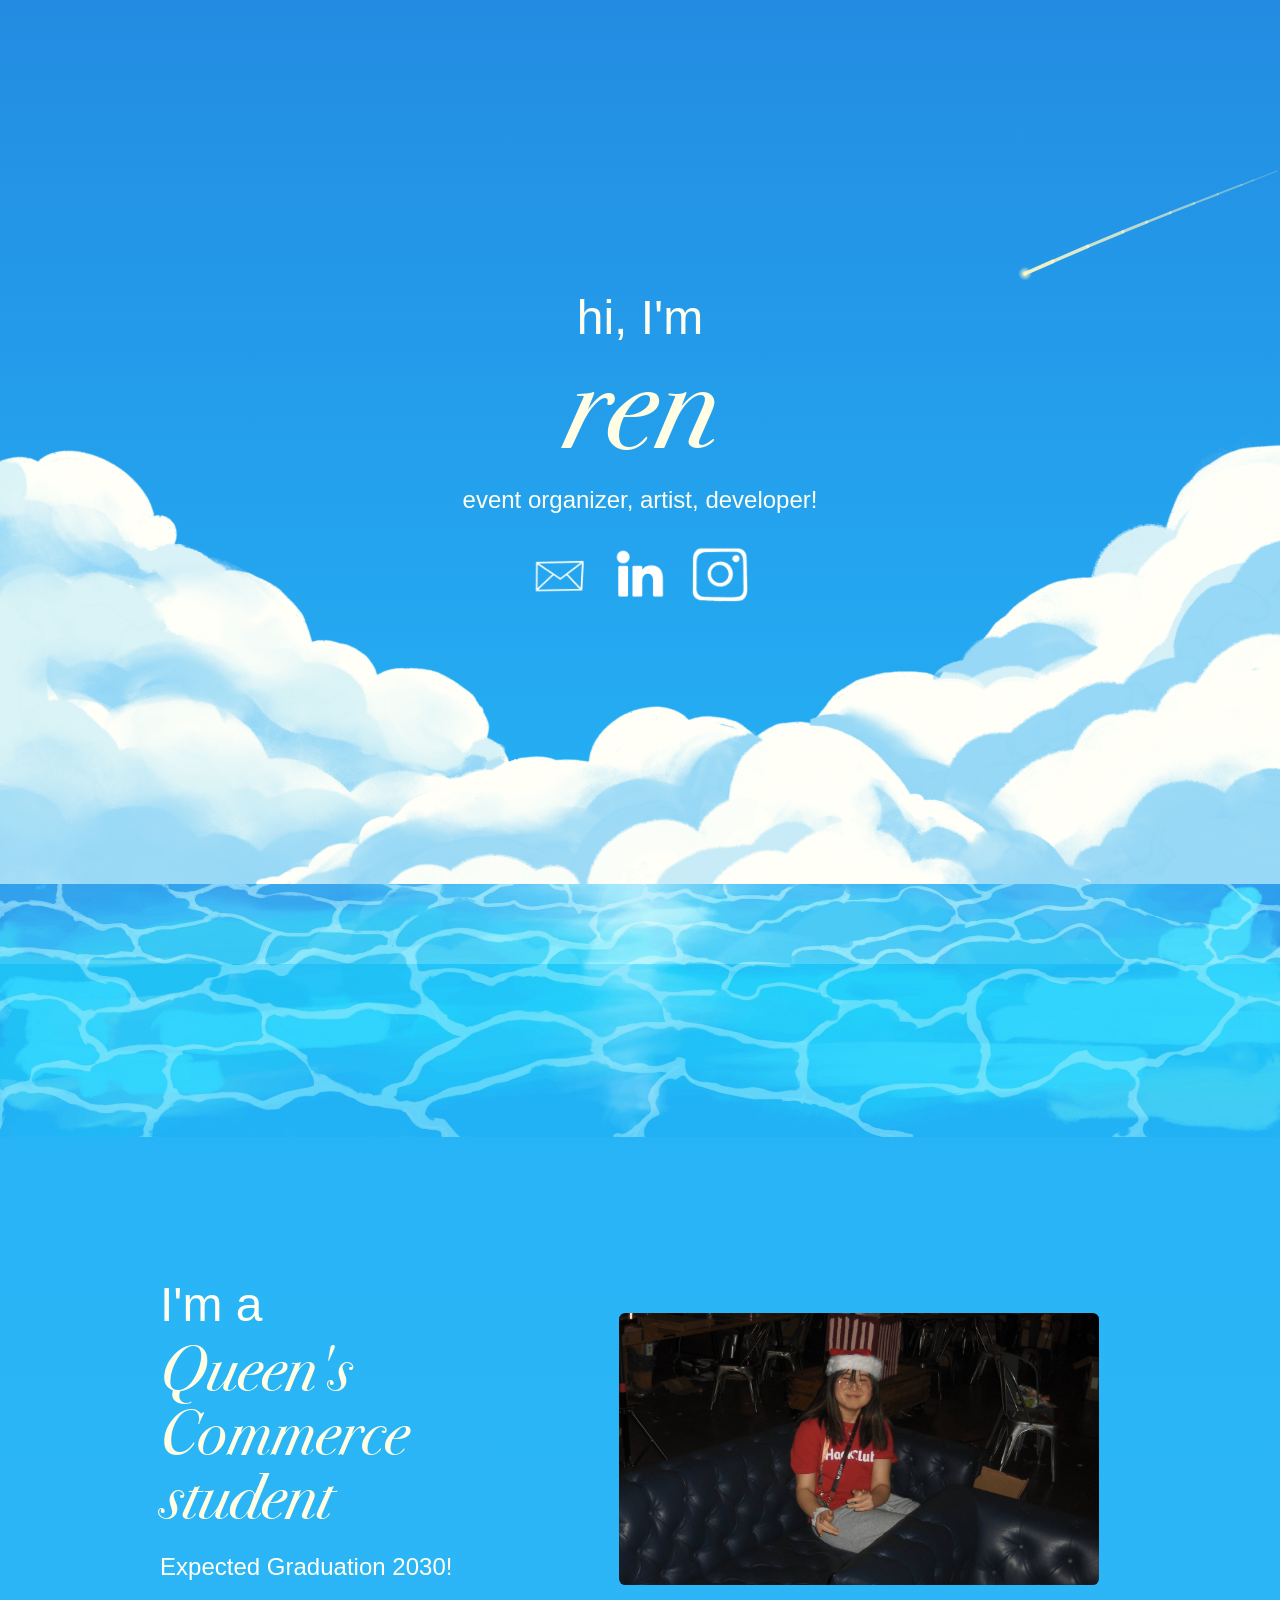
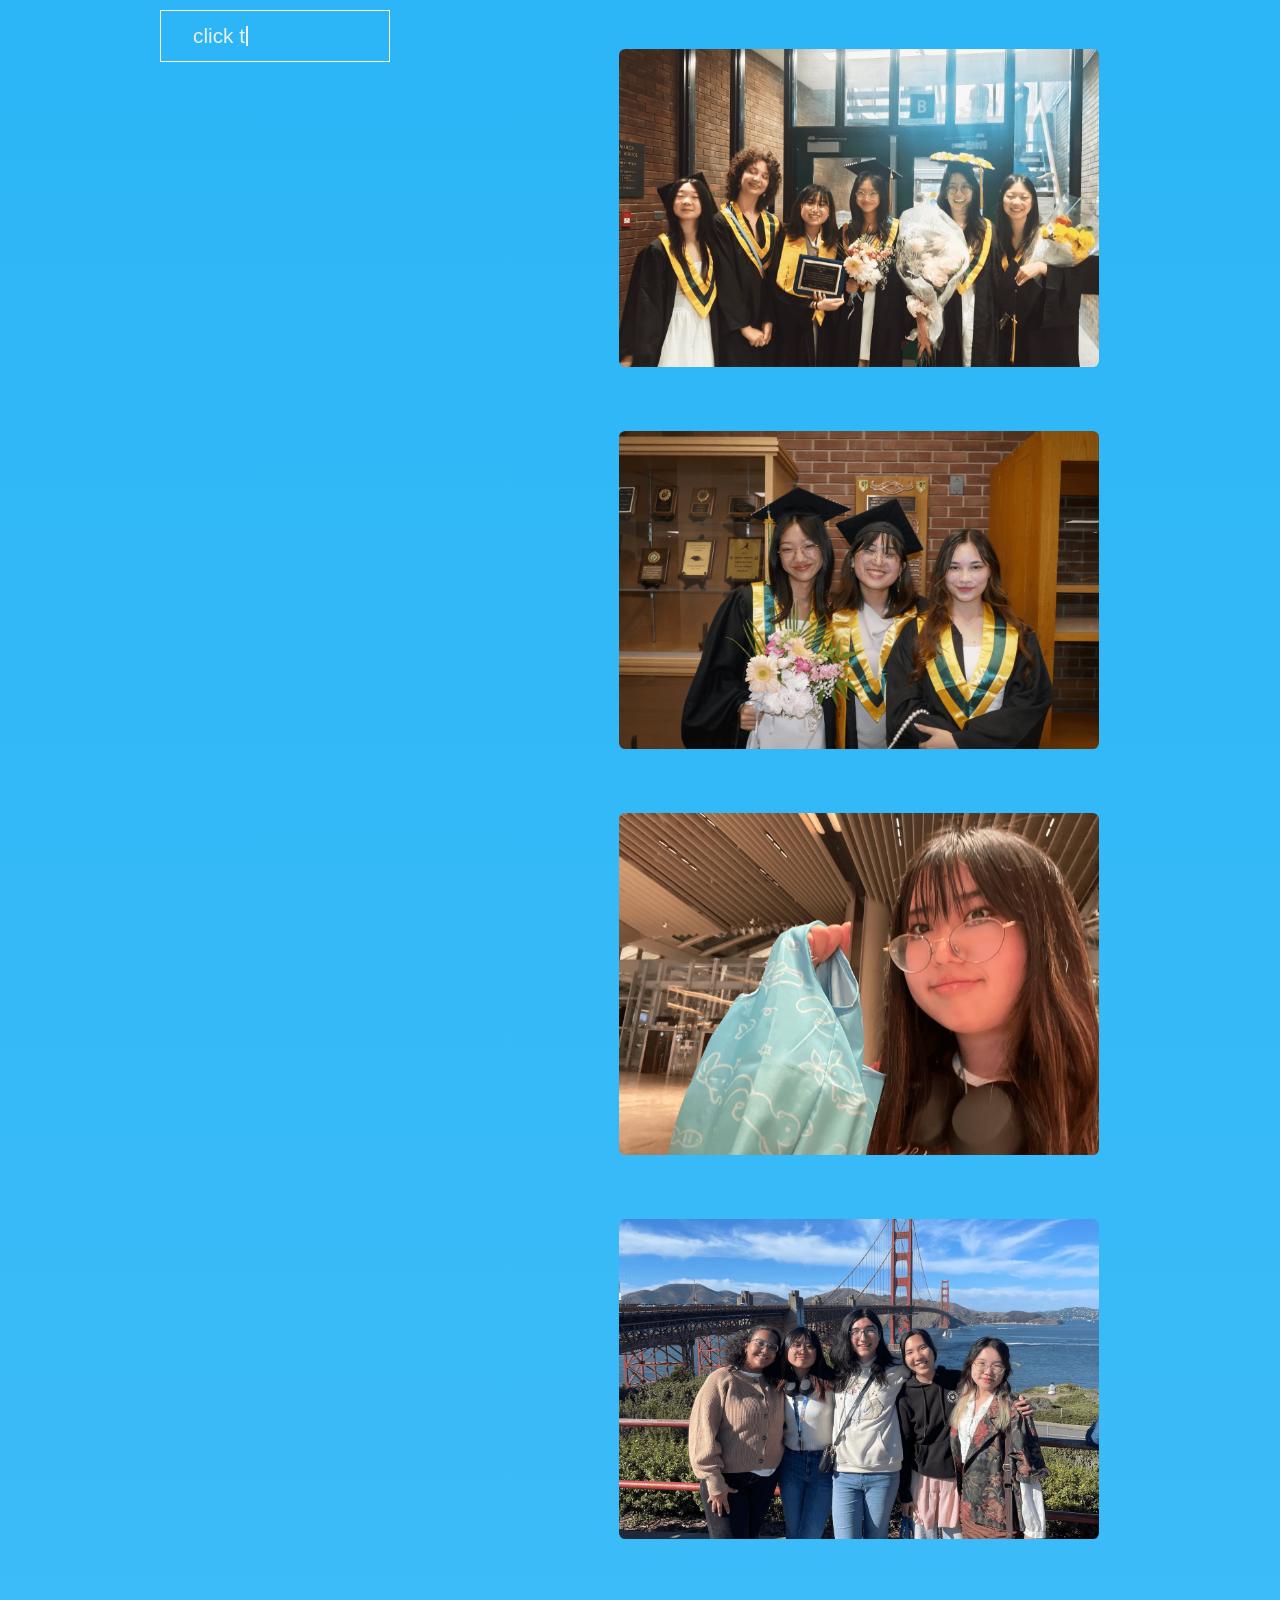
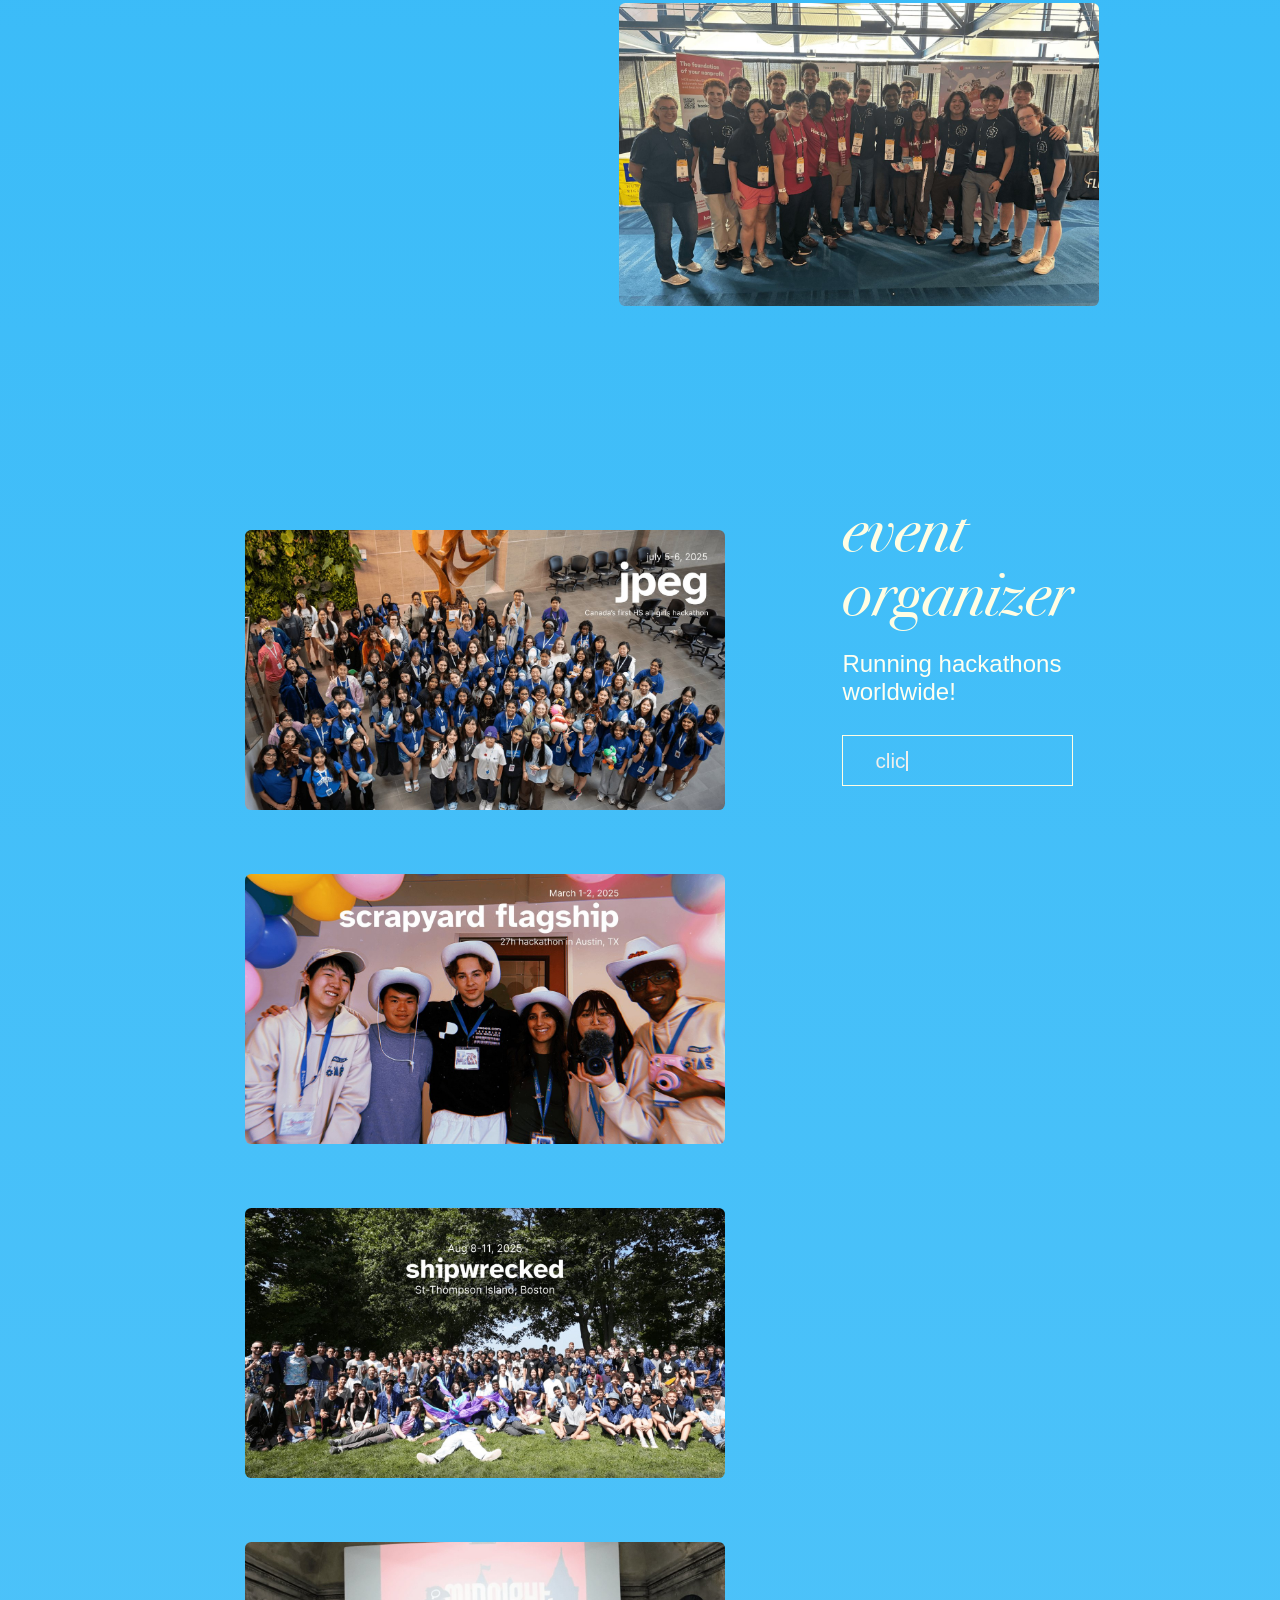
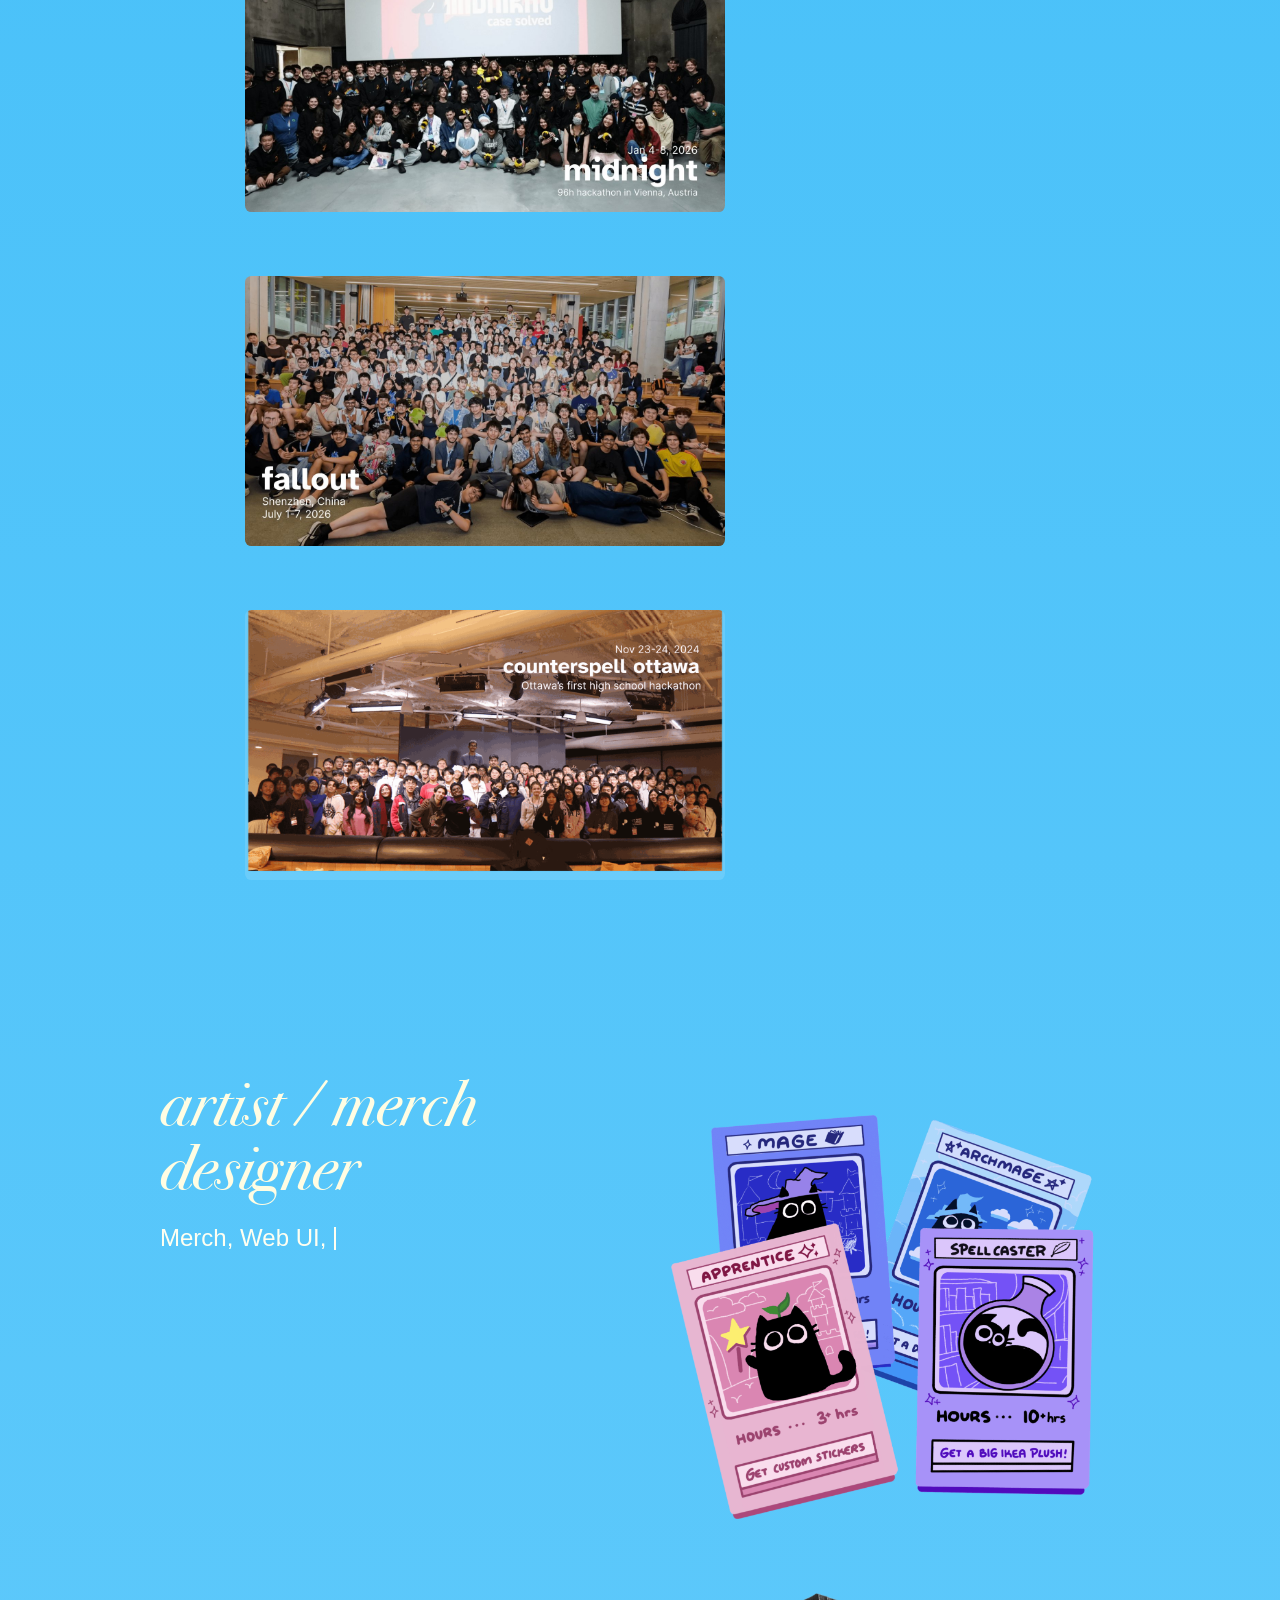
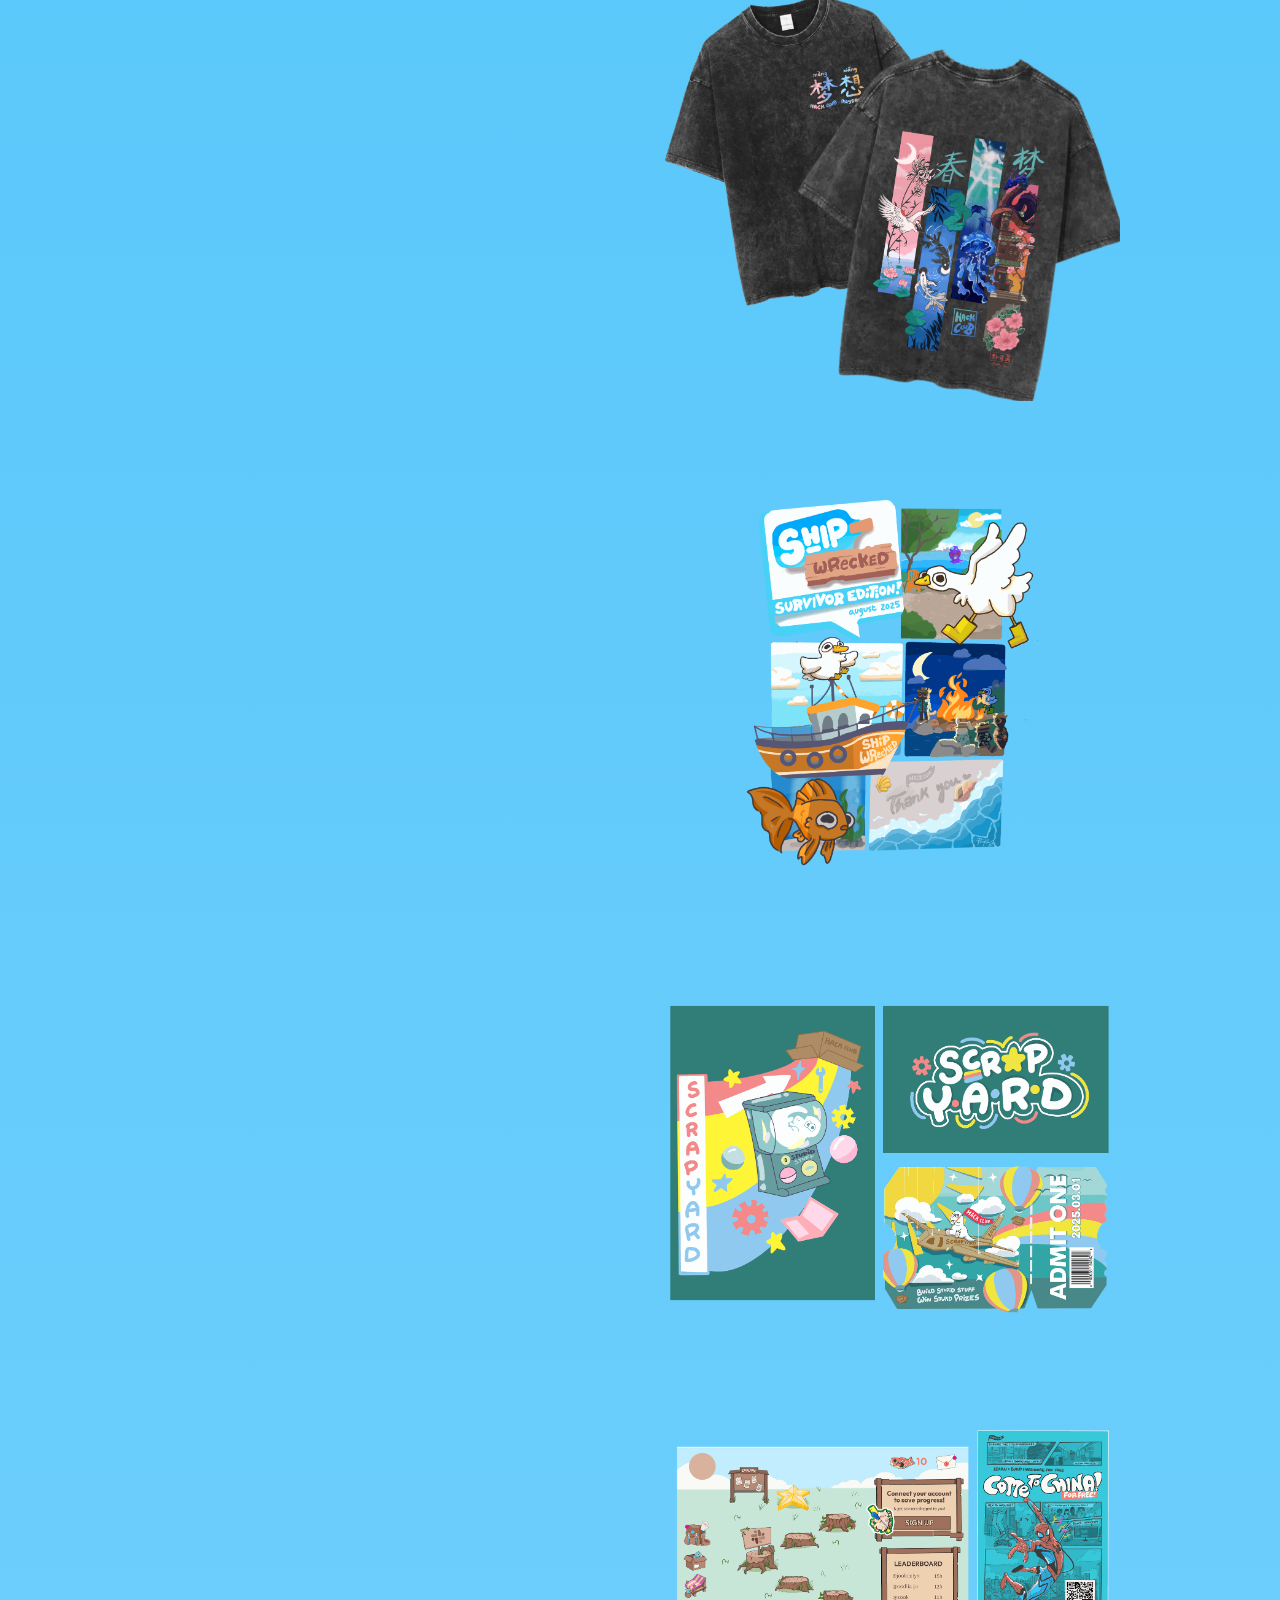
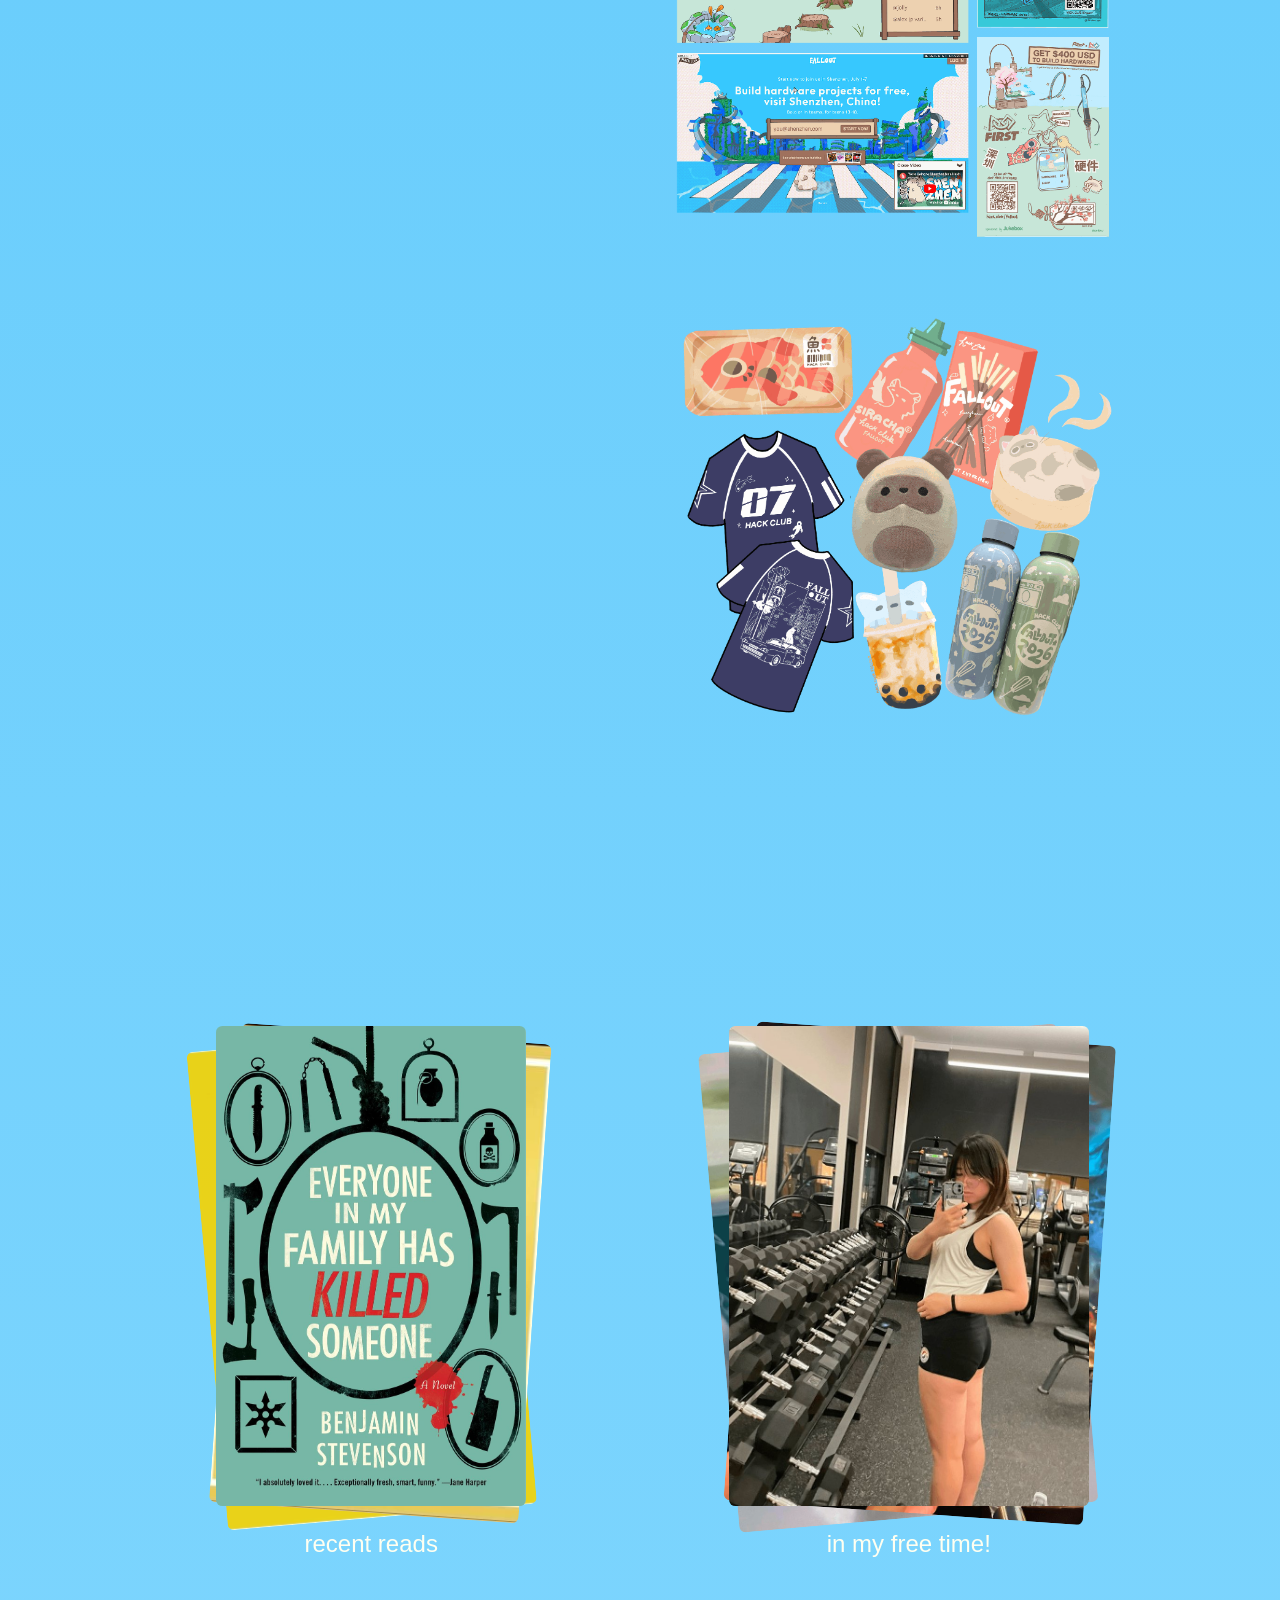
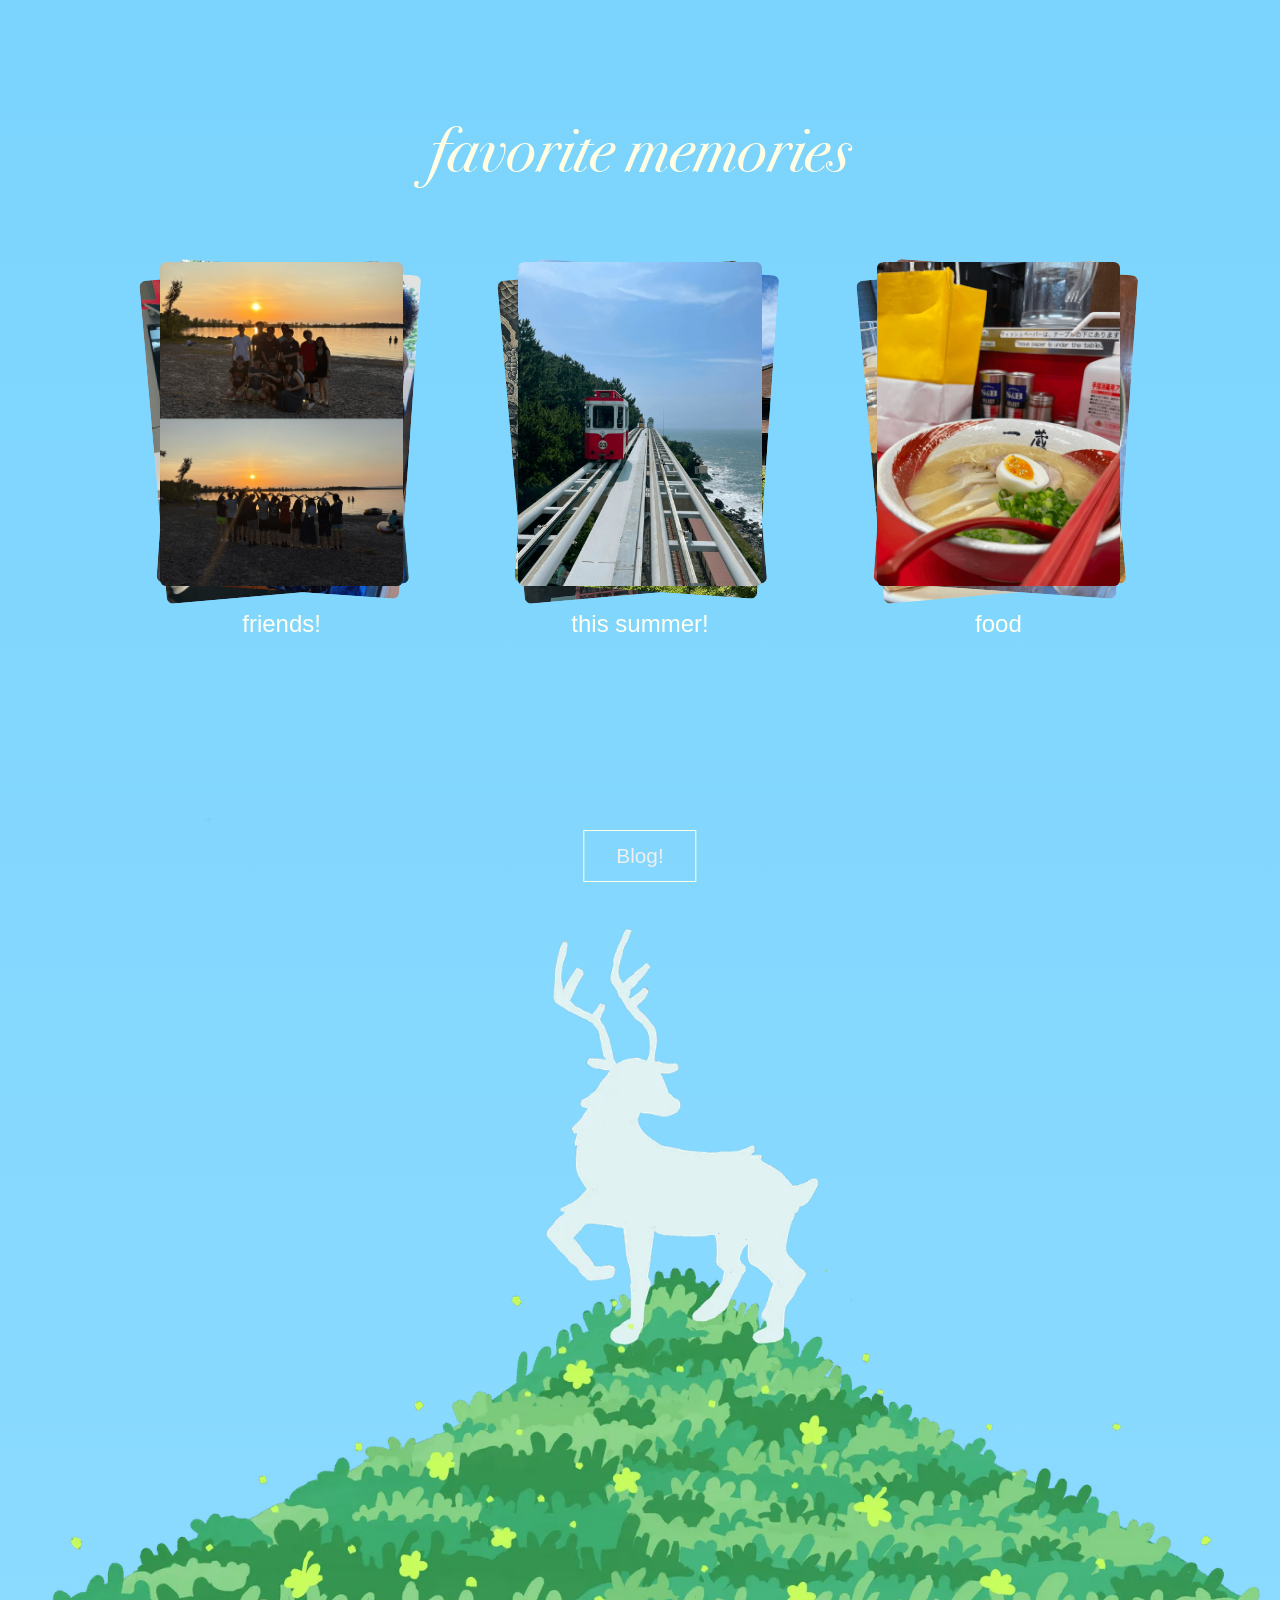
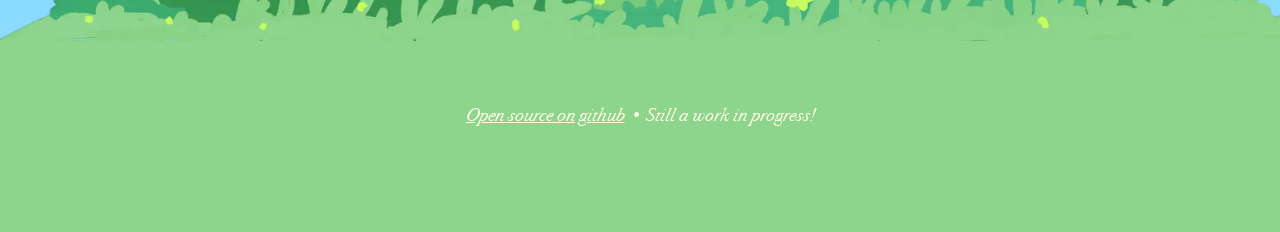
==== commit 20783273: "vercel" ====
--- a/index.html
+++ b/index.html
@@ -183,7 +183,7 @@
           >
             Expected Graduation 2030!
           </a>
-          <a class="forward-button" href="academics">
+          <a class="forward-button" href="academics.html">
             click to read more
           </a>
         </div>
@@ -199,7 +199,7 @@
         <div class="section-text">
           <div class="h1">event organizer</div>
           <div class="body">Running hackathons worldwide!</div>
-          <a class="forward-button" href="events">click to read more</a>
+          <a class="forward-button" href="events.html">click to read more</a>
         </div>
       </div>
 
@@ -207,7 +207,7 @@
         <div class="section-text">
           <div class="h1">artist / merch designer</div>
           <div class="body">Merch, Web UI, & Misc.</div>
-          <a class="forward-button" href="portfolio"> My portfolio!</a>
+          <a class="forward-button" href="portfolio.html"> My portfolio!</a>
         </div>
         <div class="section-image">
           <img class="window2" src="img/gallery/art-001.png" alt="window 02" />
@@ -275,7 +275,7 @@
           />
         </picture>
 
-        <a class="forward-button footer-blog" href="blog">Blog!</a>
+        <a class="forward-button footer-blog" href="blog.html">Blog!</a>
         <div class="footer-bar">
           <a
             class="footer-credit"
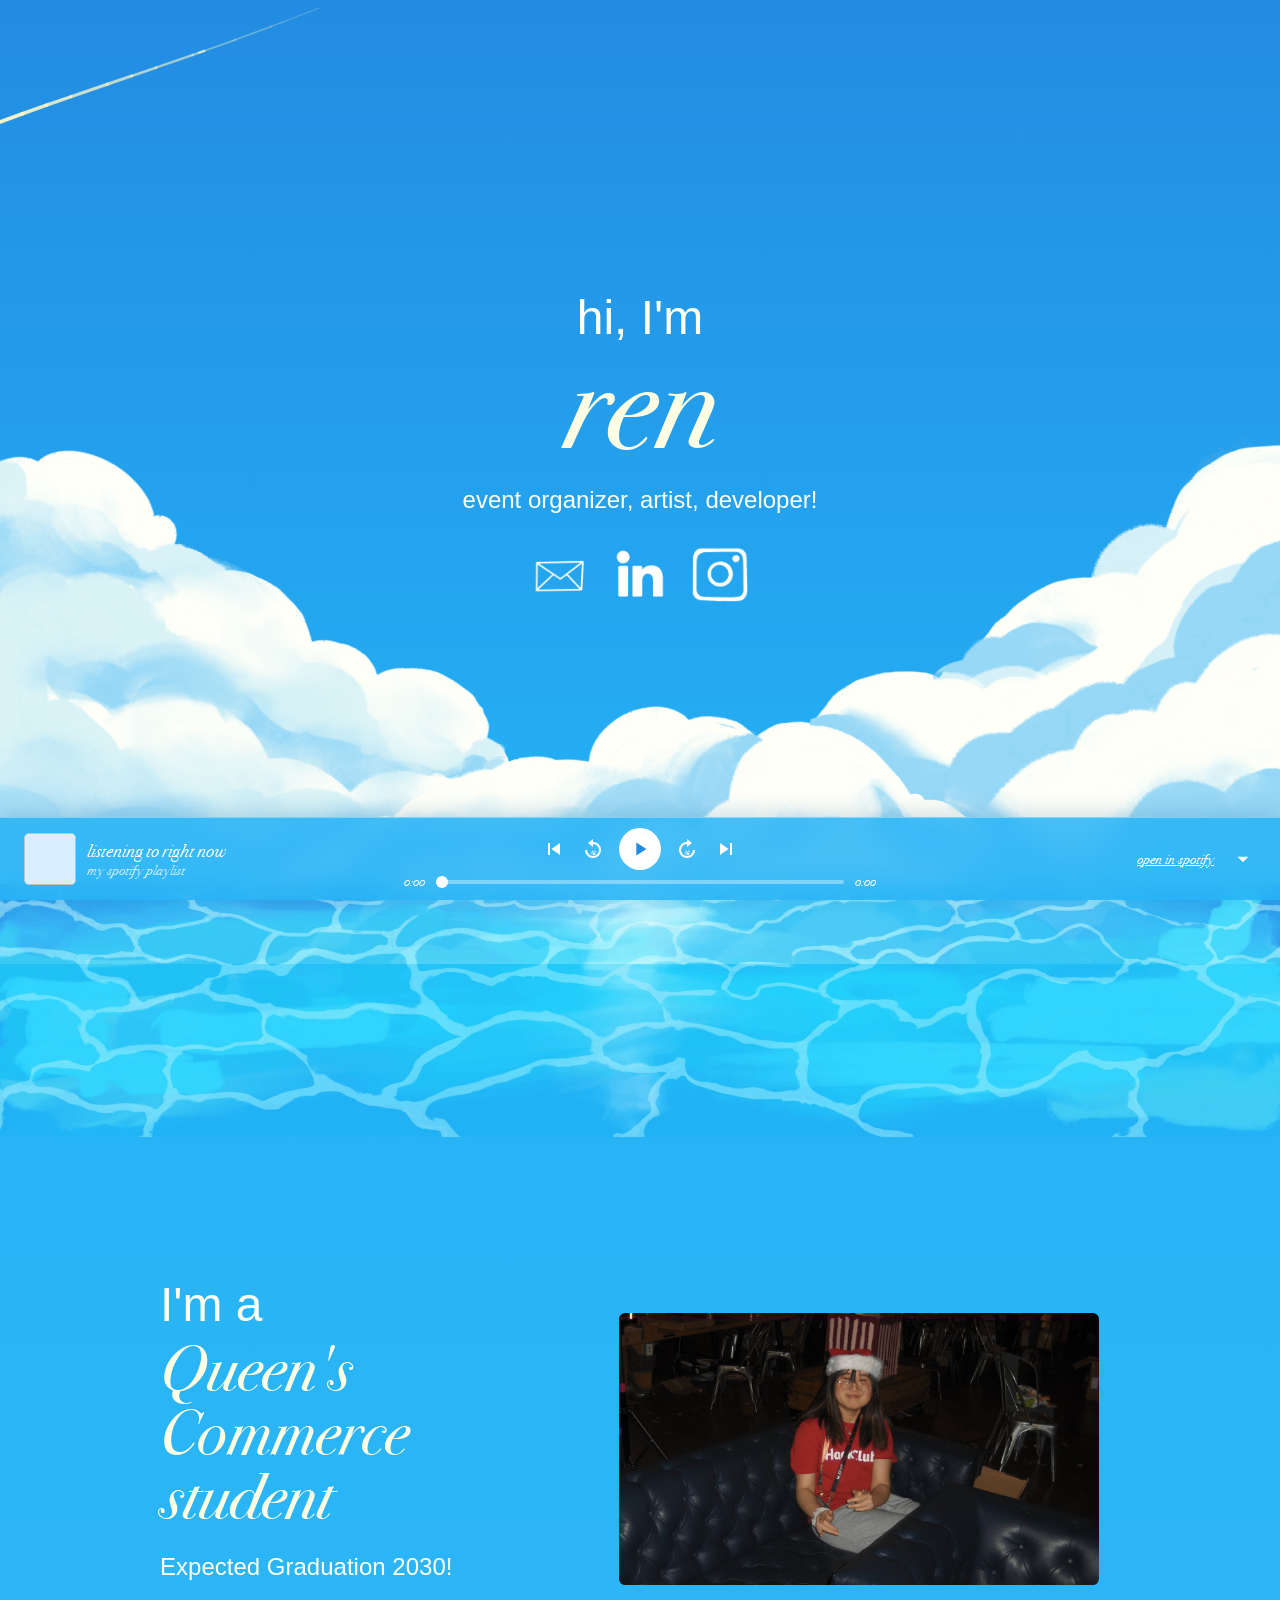
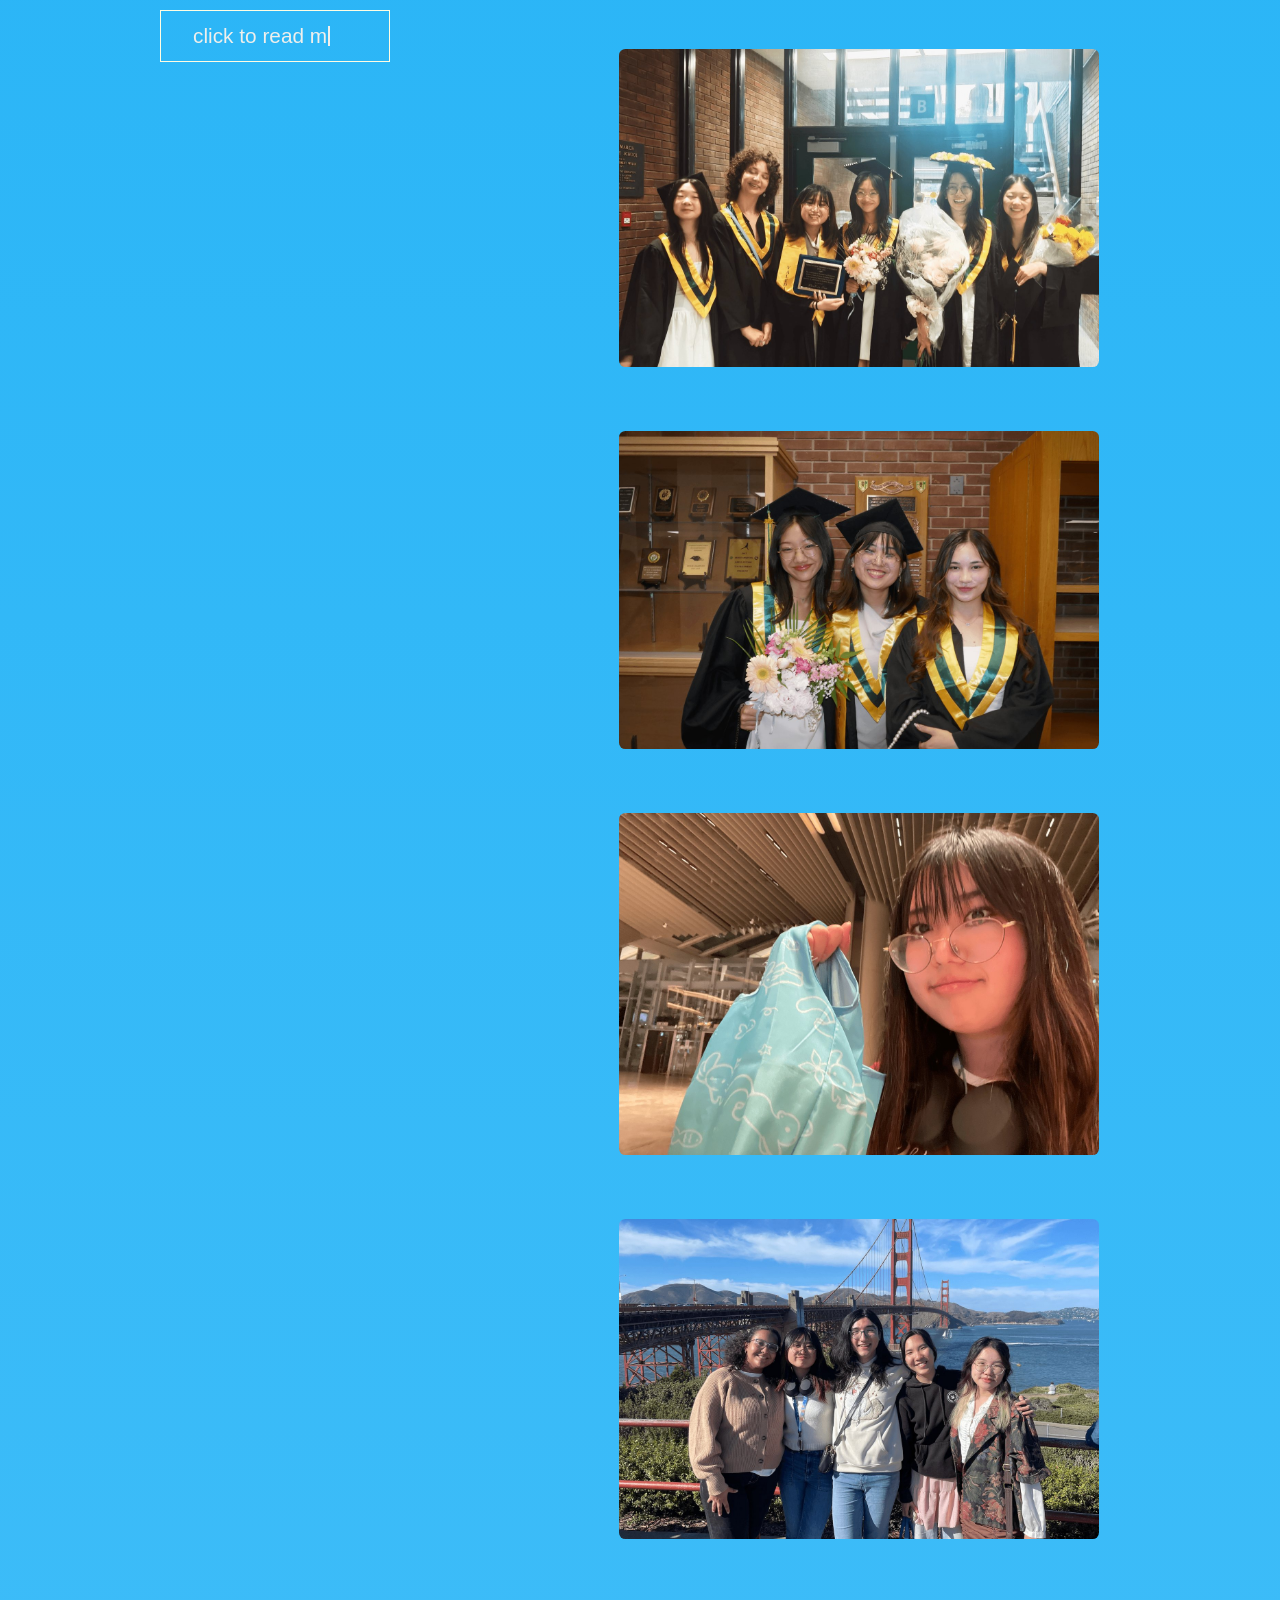
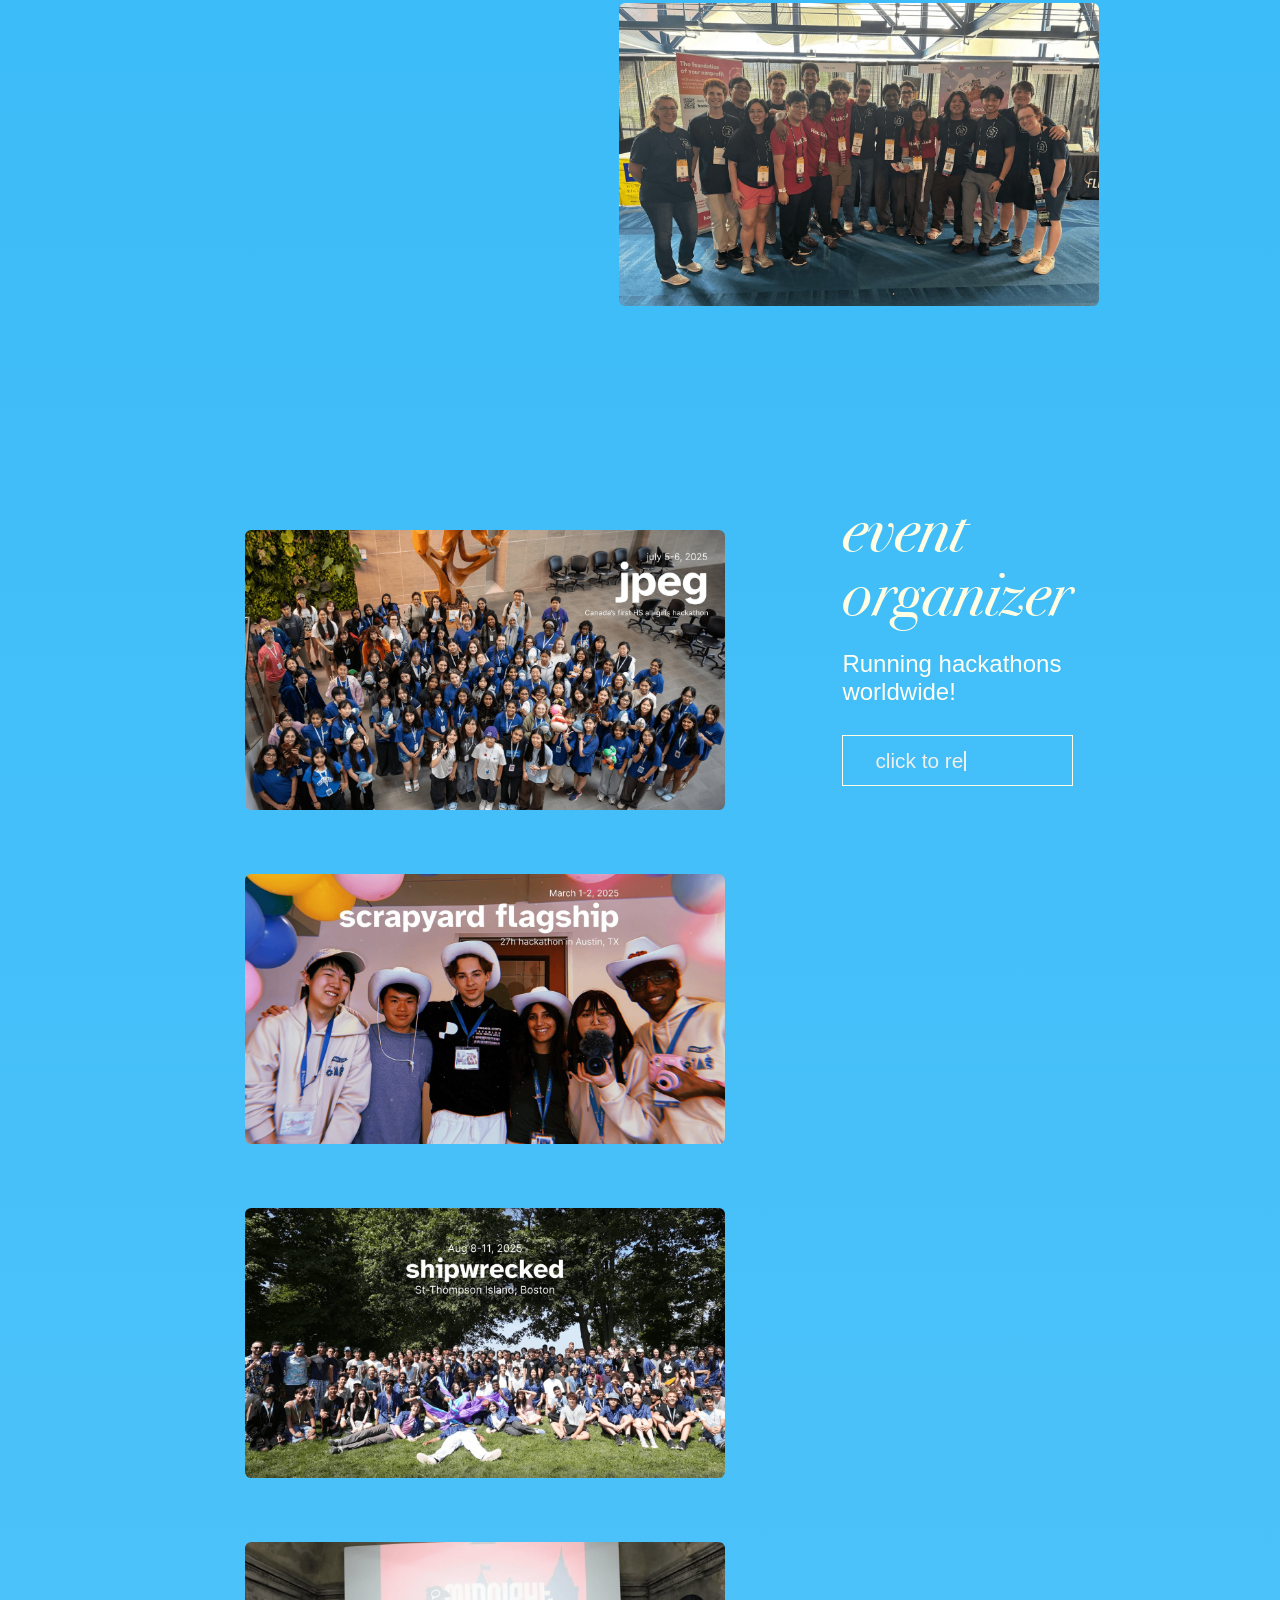
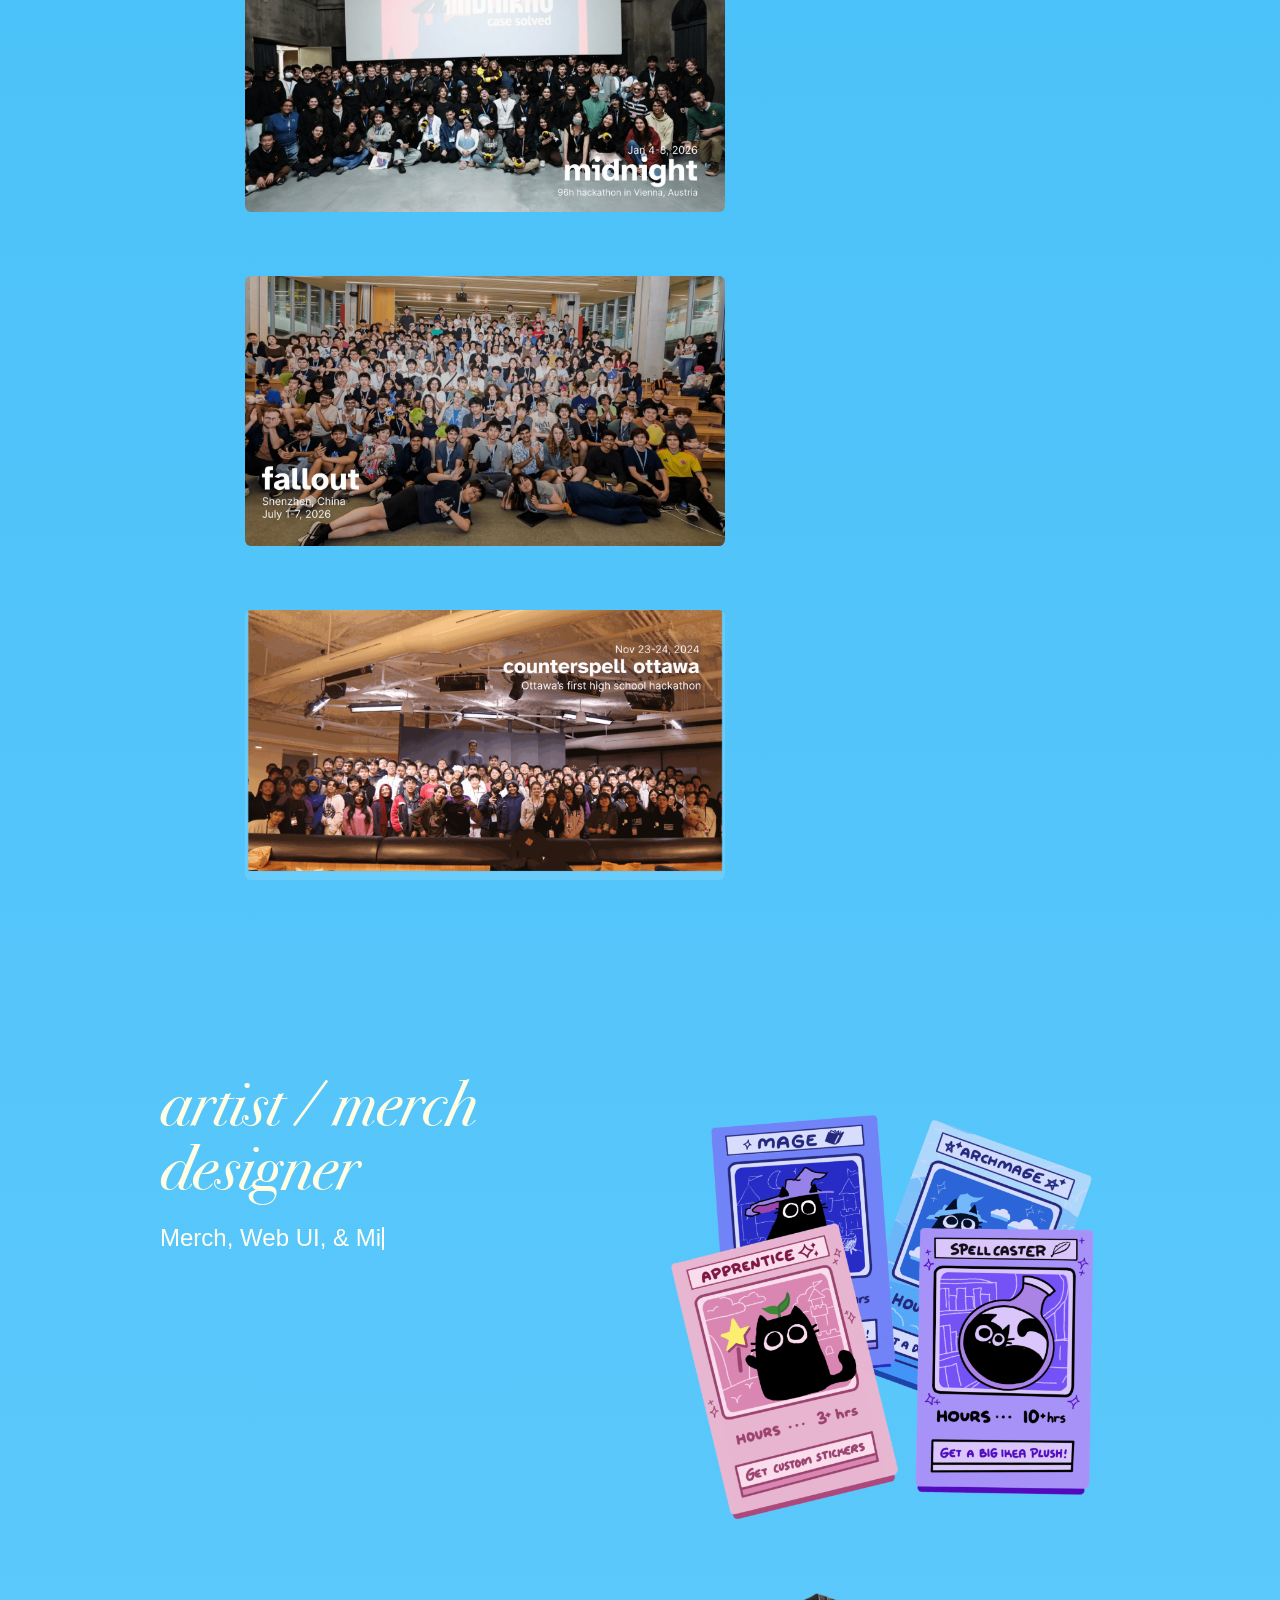
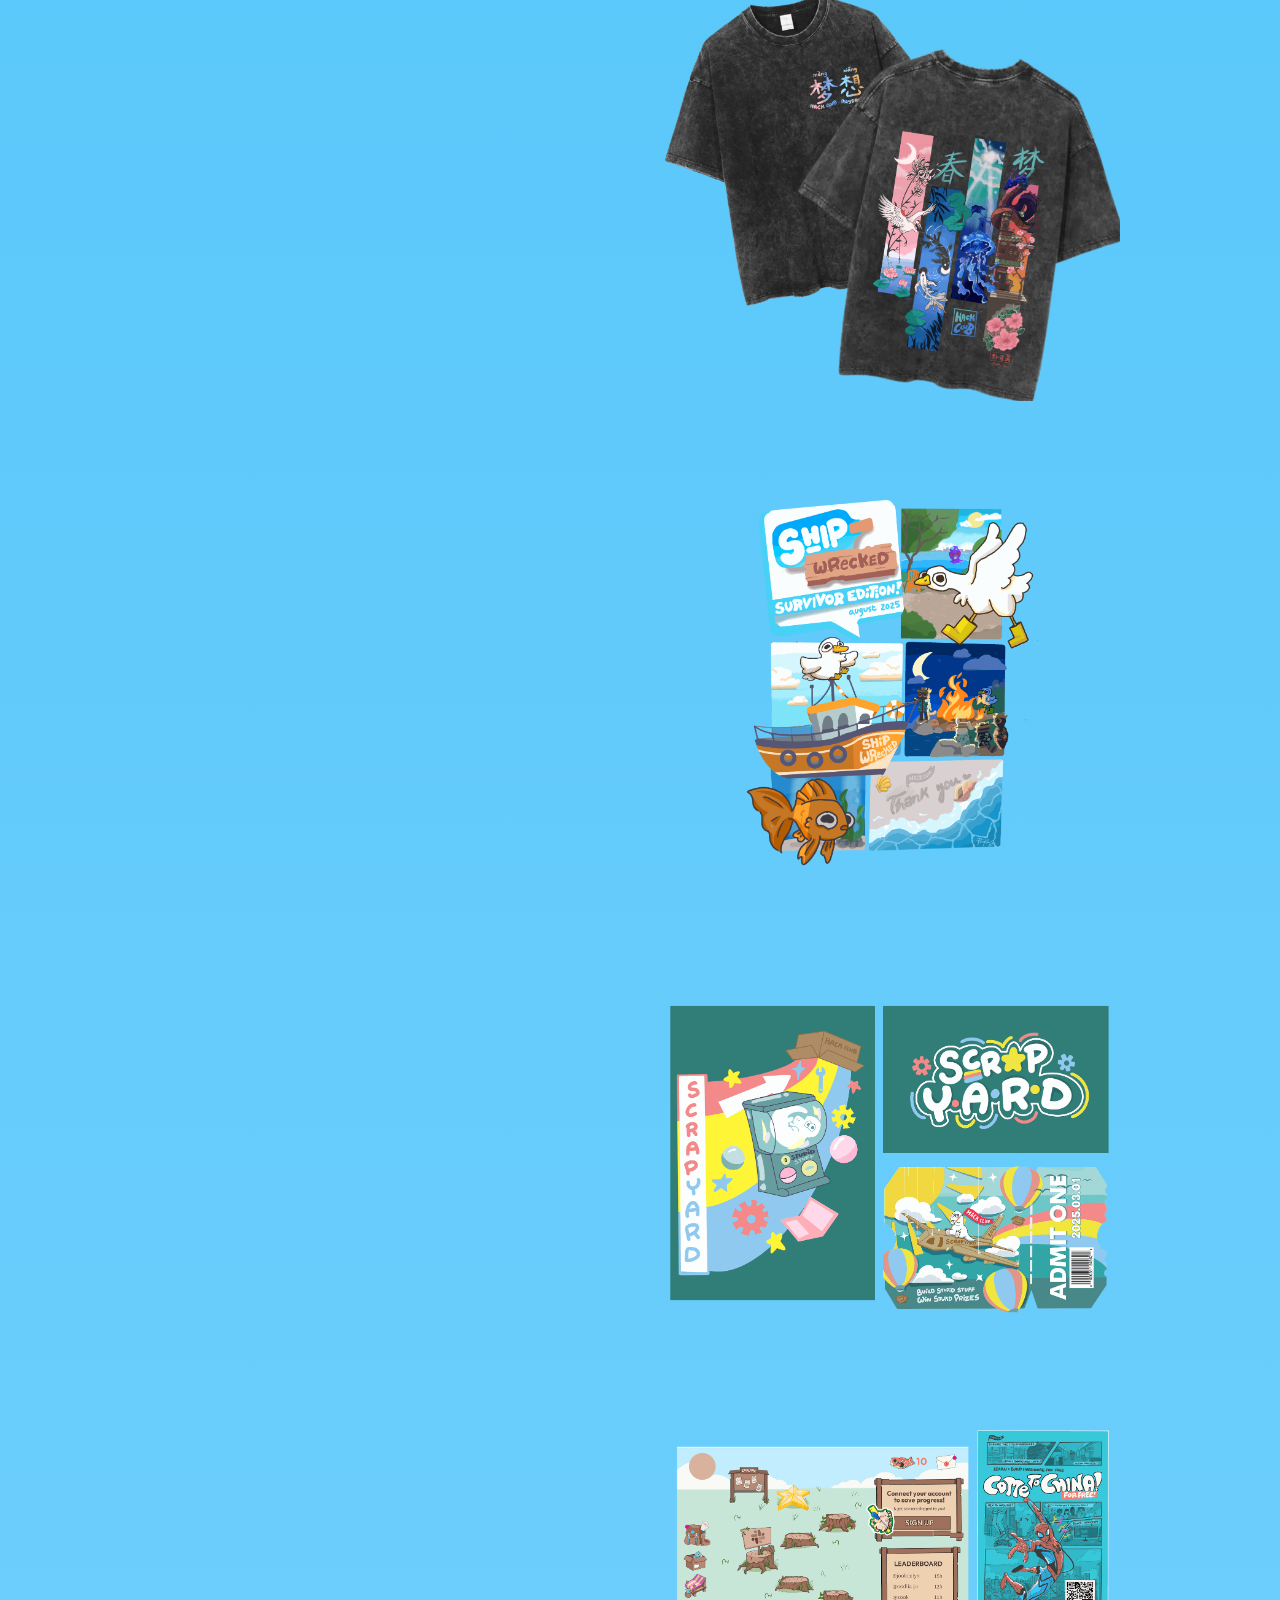
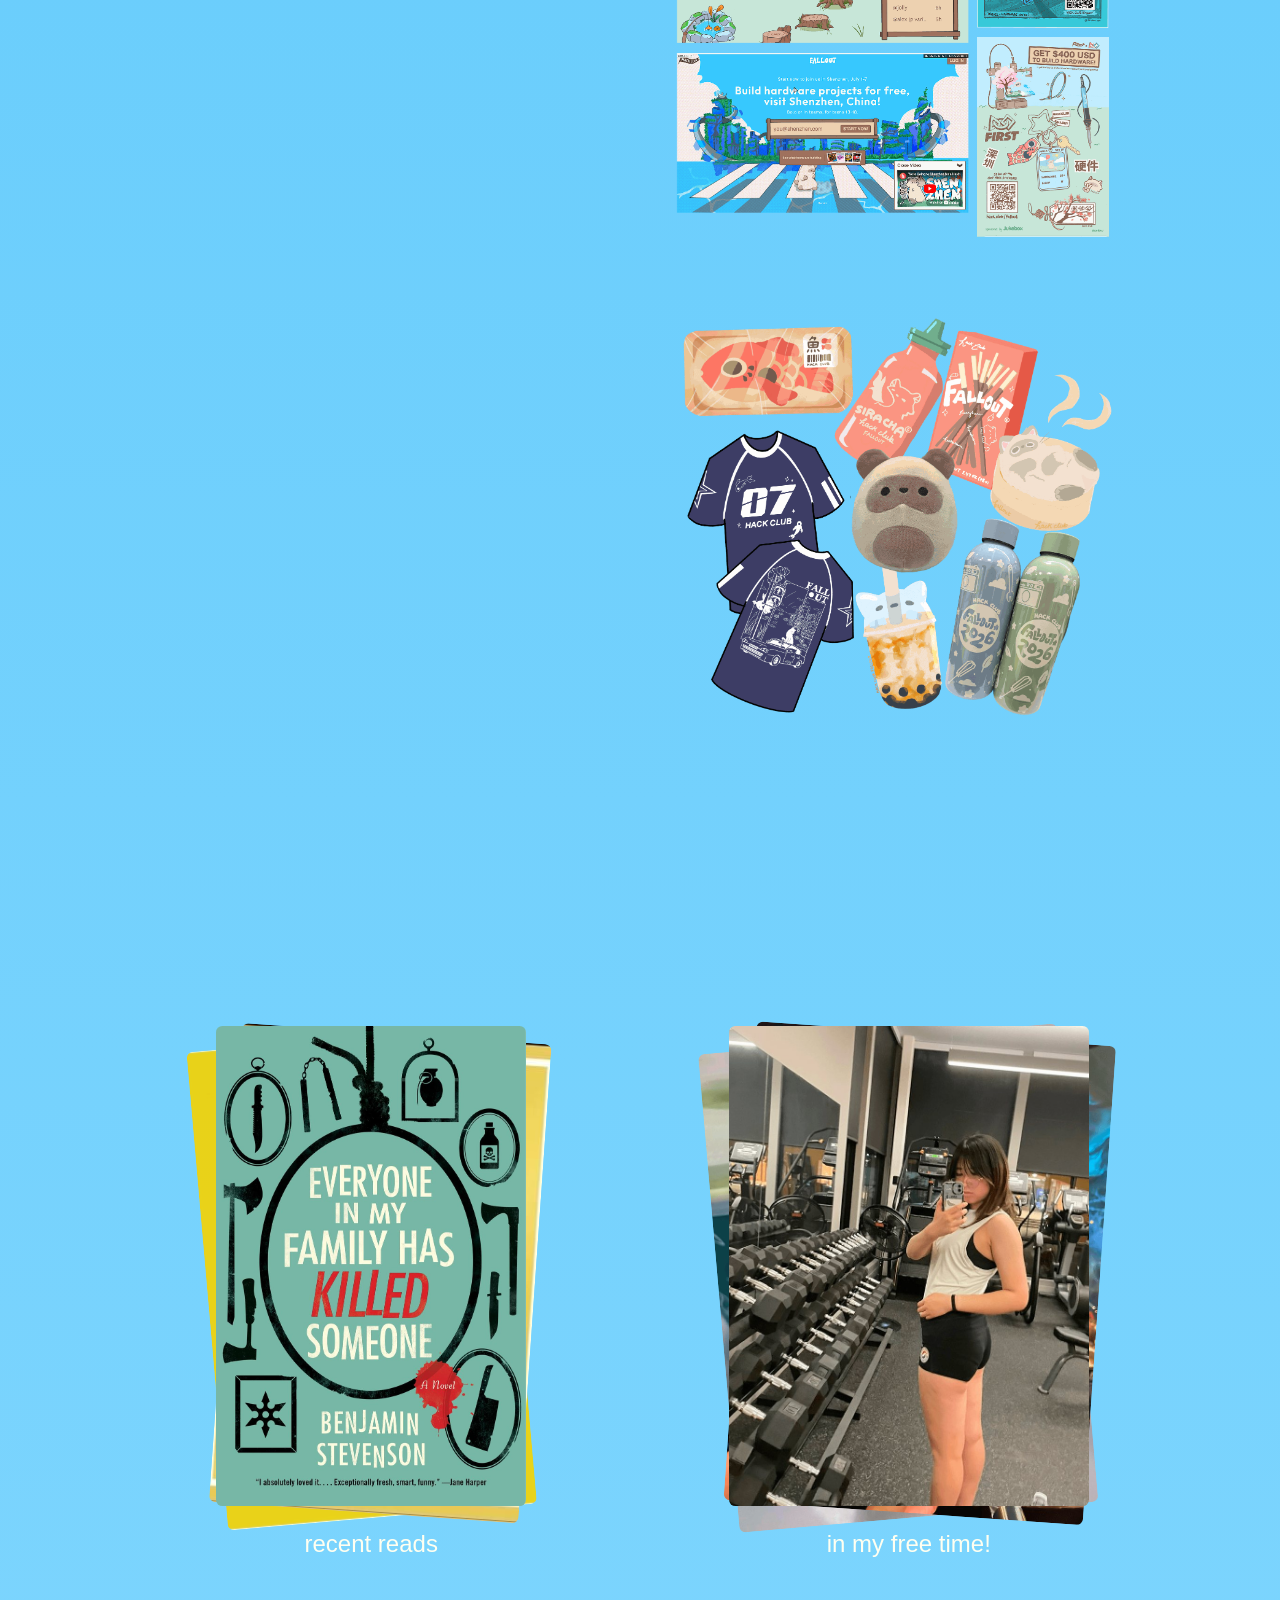
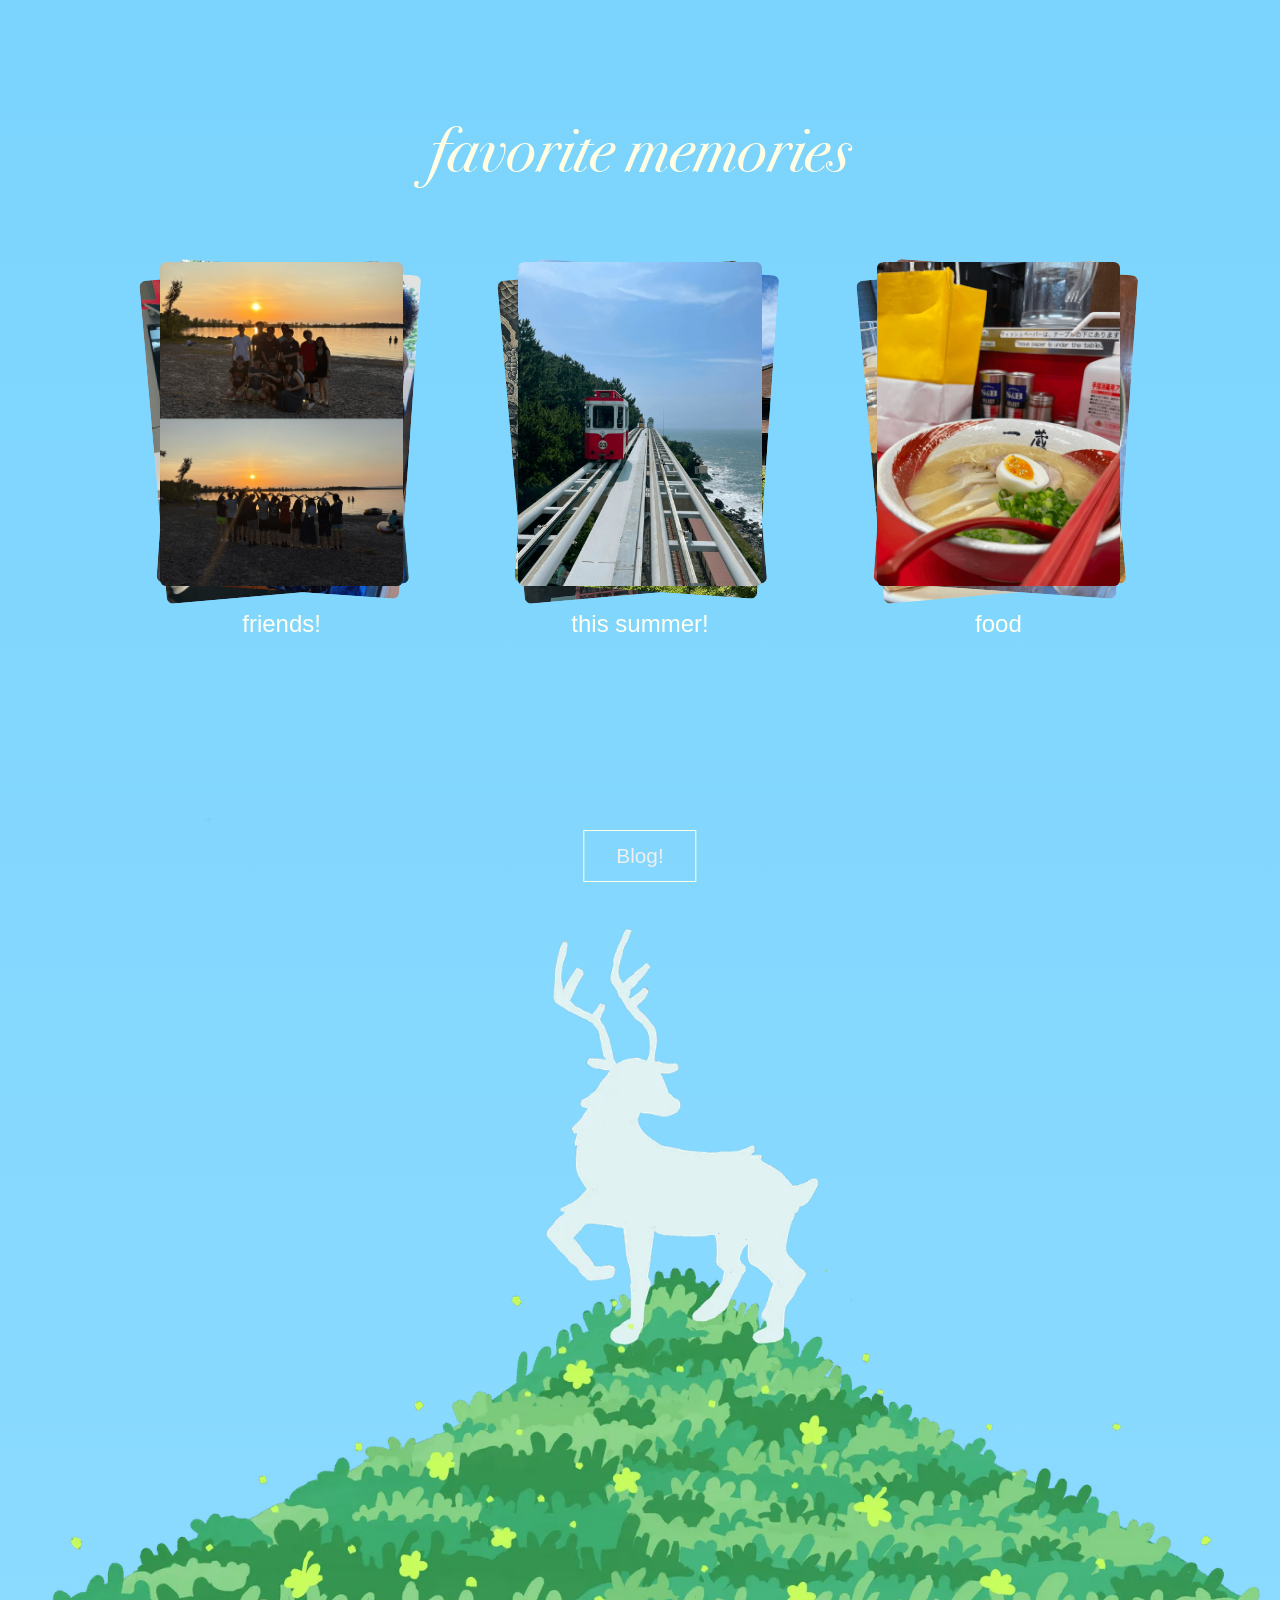
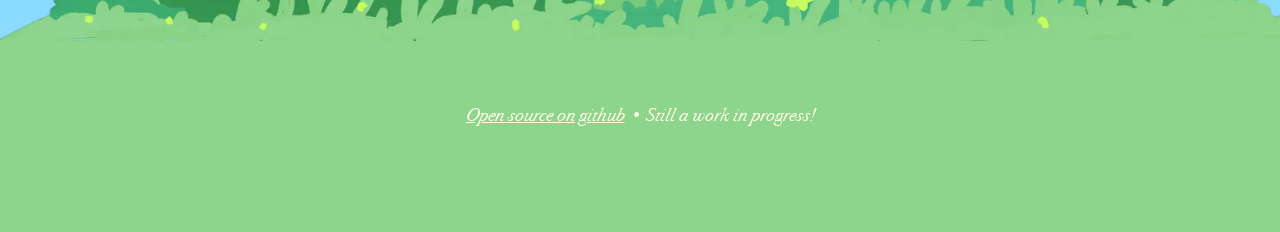
==== commit 43106a7e: "eliminated sparkles" ====
--- a/index.html
+++ b/index.html
@@ -194,7 +194,11 @@
 
       <div class="section">
         <div class="section-image">
-          <img class="window3" src="img/gallery/hack-003.jpg" alt="jpeg photo" />
+          <img
+            class="window3"
+            src="img/gallery/hack-003.jpg"
+            alt="jpeg photo"
+          />
         </div>
         <div class="section-text">
           <div class="h1">event organizer</div>
@@ -234,7 +238,11 @@
       </div>
       <div class="section">
         <div class="column">
-          <img class="friends" src="img/gallery/friends-04.jpg" alt="singapore!" />
+          <img
+            class="friends"
+            src="img/gallery/friends-04.jpg"
+            alt="singapore!"
+          />
           <div class="body" style="margin-top: 0.5em">friends!</div>
         </div>
         <div class="column">
@@ -267,7 +275,10 @@
             srcset="img/footer/footer-hill.webp"
             type="image/webp"
           />
-          <source media="(min-width: 768px)" srcset="img/footer/footer-hill.gif" />
+          <source
+            media="(min-width: 768px)"
+            srcset="img/footer/footer-hill.gif"
+          />
           <img
             class="footer-deer"
             src="img/footer/deer.gif"
@@ -978,144 +989,58 @@
     </script>
     <script src="https://open.spotify.com/embed/iframe-api/v1" async></script>
     <script>
-      // sparkles
-      (() => {
-        if (matchMedia("(prefers-reduced-motion: reduce)").matches) return;
-
-        const canvas = document.querySelector(".sparkles");
-        const main = document.querySelector(".main");
-        const ctx = canvas.getContext("2d");
-        const RADIUS = 9; // length of the long rays, in CSS px (18px across at full size)
-        const MIN_SPARKLES = 2;
-        const MAX_SPARKLES = 5;
-        const COLORS = ["255, 253, 227", "255, 255, 255", "255, 246, 170"];
-        const sparkles = [];
-        let width = 0;
-        let height = 0;
-        let dpr = 1;
-        let running = false;
-        let lastTime = 0;
-        let nextBurst = 0;
-
-        const resize = () => {
-          dpr = Math.min(devicePixelRatio || 0.8, 1);
-          width = innerWidth;
-          height = innerHeight;
-          canvas.width = Math.round(width * dpr);
-          canvas.height = Math.round(height * dpr);
-          ctx.setTransform(dpr, 0, 0, dpr, 0, 0);
-        };
-
-        const spawn = (count) => {
-          const box = main.getBoundingClientRect();
-          const top = Math.max(box.top, 0);
-          const bottom = Math.min(box.bottom, height);
-          if (bottom - top < 40) return;
-          count = Math.min(count, MAX_SPARKLES - sparkles.length);
-          for (let i = 0; i < count; i++) {
-            sparkles.push({
-              x: Math.round(Math.random() * width),
-              pageY: scrollY + top + Math.random() * (bottom - top),
-              radius: RADIUS,
-              life: 1.3 + Math.random() * 0.5, // seconds to twinkle in and out
-              age: 0,
-              color: COLORS[Math.floor(Math.random() * COLORS.length)],
-            });
-          }
-        };
-
-        // a smooth eight-point star: four long rays (up, down, left, right)
-        // alternating with four shorter diagonal rays, pinched in between, with a
-        // faint glow behind it. `radius` is the long ray's length.
-        const drawSparkle = (x, y, radius, alpha, color) => {
-          if (radius < 0.5) return;
-          const glow = ctx.createRadialGradient(x, y, 0, x, y, radius);
-          glow.addColorStop(0, `rgba(${color}, ${alpha * 0.35})`);
-          glow.addColorStop(1, `rgba(${color}, 0)`);
-          ctx.fillStyle = glow;
-          ctx.beginPath();
-          ctx.arc(x, y, radius, 0, Math.PI * 2);
-          ctx.fill();
-
-          ctx.fillStyle = `rgba(${color}, ${alpha})`;
-          ctx.beginPath();
-          for (let i = 0; i < 16; i++) {
-            const angle = (i * Math.PI) / 8 - Math.PI / 2;
-            // even steps are ray tips (long, short, long...), odd steps the pinch
-            const length =
-              i % 2 === 1 ? radius * 0.14 : i % 4 === 0 ? radius : radius * 0.5;
-            const px = x + Math.cos(angle) * length;
-            const py = y + Math.sin(angle) * length;
-            i === 0 ? ctx.moveTo(px, py) : ctx.lineTo(px, py);
-          }
-          ctx.closePath();
-          ctx.fill();
-        };
-
-        const draw = (now) => {
-          const dt = Math.min((now - lastTime) / 1000, 1 / 20);
-          lastTime = now;
-          ctx.clearRect(0, 0, width, height);
-
-          // age the sparkles and drop finished ones first...
-          for (let i = sparkles.length - 1; i >= 0; i--) {
-            sparkles[i].age += dt;
-            if (sparkles[i].age >= sparkles[i].life) sparkles.splice(i, 1);
-          }
-
-          // ...then top back up to the minimum, plus random bursts of 1-2 extra
-          if (sparkles.length < MIN_SPARKLES)
-            spawn(MIN_SPARKLES - sparkles.length);
-          if (now >= nextBurst) {
-            spawn(1 + Math.floor(Math.random() * 2));
-            nextBurst = now + 800 + Math.random() * 1200;
-          }
-
-          // only draw inside .main, so nothing shows over the landing
-          const box = main.getBoundingClientRect();
-          for (const s of sparkles) {
-            const y = Math.round(s.pageY - scrollY);
-            if (y < box.top || y > box.bottom || y < -10 || y > height + 10)
-              continue;
-            // grow, hold briefly, shrink: a sine curve over the sparkle's life
-            const t = Math.sin((s.age / s.life) * Math.PI);
-            drawSparkle(s.x, y, t * s.radius, 0.35 + t * 0.65, s.color);
-          }
-
-          if (running) requestAnimationFrame(draw);
-        };
-
-        const start = () => {
-          if (running) return;
-          running = true;
-          lastTime = performance.now();
-          requestAnimationFrame(draw);
-        };
-        const stop = () => {
-          running = false;
-          ctx.clearRect(0, 0, width, height);
-        };
-
-        resize();
-        addEventListener("resize", resize);
-
-        let onScreen = false;
-        new IntersectionObserver(([entry]) => {
-          onScreen = entry.isIntersecting;
-          onScreen && !document.hidden ? start() : stop();
-        }).observe(main);
-        document.addEventListener("visibilitychange", () => {
-          onScreen && !document.hidden ? start() : stop();
+        // sparkles
+        (() => {
+          if (matchMedia("(prefers-reduced-motion: reduce)").matches) return;
+
+          const canvas = document.querySelector(".sparkles");
+          const main = document.querySelector(".main");
+          const ctx = canvas.getContext("2d");
+          const RADIUS = 9; // length of the long rays, in CSS px (18px across at full size)
+          const MIN_SPARKLES = 2;
+          const MAX_SPARKLES = 5;
+          const COLORS = ["255, 253, 227", "255, 255, 255", "255, 246, 170"];
+          const sparkles = [];
+          let width = 0;
+          let height = 0;
+          let dpr = 1;
+          let running = false;
+          let lastTime = 0;
+          let nextBurst = 0;
+
+          const resize = () => {
+            dpr = Math.min(devicePixelRatio || 0.8, 1);
+            width = innerWidth;
+            height = innerHeight;
+            canvas.width = Math.round(width * dpr);
+            canvas.height = Math.round(height * dpr);
+            ctx.setTransform(dpr, 0, 0, dpr, 0, 0);
+          };
+
+          const spawn = (count) => {
+            const box = main.getBoundingClientRect();
+            const top = Math.max(box.top, 0);
+            const bottom = Math.min(box.bottom, height);
+            if (bottom - top < 40) return;
+            count = Math.min(count, MAX_SPARKLES - sparkles.length);
+            for (let i = 0; i < count; i++) {
+              sparkles.push({
+                x: Math.round(Math.random() * width),
+                pageY: scrollY + top + Math.random() * (bottom - top),
+                radius: RADIUS,
+                life: 1.3 + Math.random() * 0.5, // seconds to twinkle in and out
+                age: 0,
+                color: COLORS[Math.floor(Math.random() * COLORS.length)],
+              });
+            }
+          };
+
+      <script>
+        // images can't be dragged out as a see-through "ghost" copy (the CSS rule
+        // covers Chrome, Safari and Edge; this covers Firefox)
+        document.addEventListener("dragstart", (e) => {
+          if (e.target instanceof HTMLImageElement) e.preventDefault();
         });
-      })();
-    </script>
-
-    <script>
-      // images can't be dragged out as a see-through "ghost" copy (the CSS rule
-      // covers Chrome, Safari and Edge; this covers Firefox)
-      document.addEventListener("dragstart", (e) => {
-        if (e.target instanceof HTMLImageElement) e.preventDefault();
-      });
     </script>
   </body>
 </html>
--- a/css/style.css
+++ b/css/style.css
@@ -2263,9 +2263,9 @@
     font-family:"Libertinus Serif", Georgia, serif;
     font-style:italic;
     font-weight:700;
-    font-size:clamp(4rem, 11vw, 7.5rem);
+    letter-spacing: -1%;
+    font-size:clamp(3rem, 8vw, 7rem);
     letter-spacing:0.02em;
-    line-height:1;
     text-align:center;
 }
 
@@ -2434,22 +2434,23 @@
 
 /* ---------- blog-admin.html: the "new entry" form ---------- */
 .blog-admin-title{
-    font-size:clamp(2.75rem, 8vw, 4.5rem);
+    font-size:clamp(1rem, 3.5vw, 4rem);
 }
 
 .blog-admin{
     display:flex;
     flex-direction:column;
     align-items:center;
-    gap:1.5rem;
+    gap:1rem;
 }
 
 .admin-note,
 .admin-panel{
     box-sizing:border-box;
-    width:min(100%, 40rem);
+    border: solid 0.1rem #153987;
+    width:min(100%, 35rem);
     margin:0;
-    border-radius:10px;
+    border-radius:0.2rem;
 }
 
 /* display:flex below would otherwise override the hidden attribute */
@@ -2460,7 +2461,7 @@
 }
 
 .admin-note{
-    padding:1rem 1.25rem;
+    padding:1rem 10rem;
     background:rgba(255, 253, 227, 0.92);
     color:#2b4a63;
     font-size:0.9rem;
@@ -2470,7 +2471,7 @@
 .admin-panel{
     display:flex;
     flex-direction:column;
-    gap:1.1rem;
+    gap:1.5rem;
     padding:clamp(1.25rem, 4vw, 2.25rem);
     background:#fff;
     color:#222;
@@ -2489,7 +2490,7 @@
     flex-direction:column;
     gap:0.4rem;
     font-size:0.95rem;
-    font-weight:700;
+    font-weight:400;
 }
 
 .admin-field small{
@@ -2502,7 +2503,7 @@
     padding:0.65rem 0.75rem;
     border:1px solid #cfd8e3;
     border-radius:6px;
-    font:inherit;
+    font:verdana;
     font-weight:400;
     color:#222;
 }
@@ -2520,7 +2521,7 @@
 }
 
 .admin-preview{
-    max-height:14rem;
+    max-height:12rem;
     width:auto;
     max-width:100%;
     align-self:flex-start;
@@ -2535,7 +2536,7 @@
     background:#2597E6;
     color:#fff;
     font:inherit;
-    font-weight:700;
+    font-weight:400;
     cursor:pointer;
 }
 
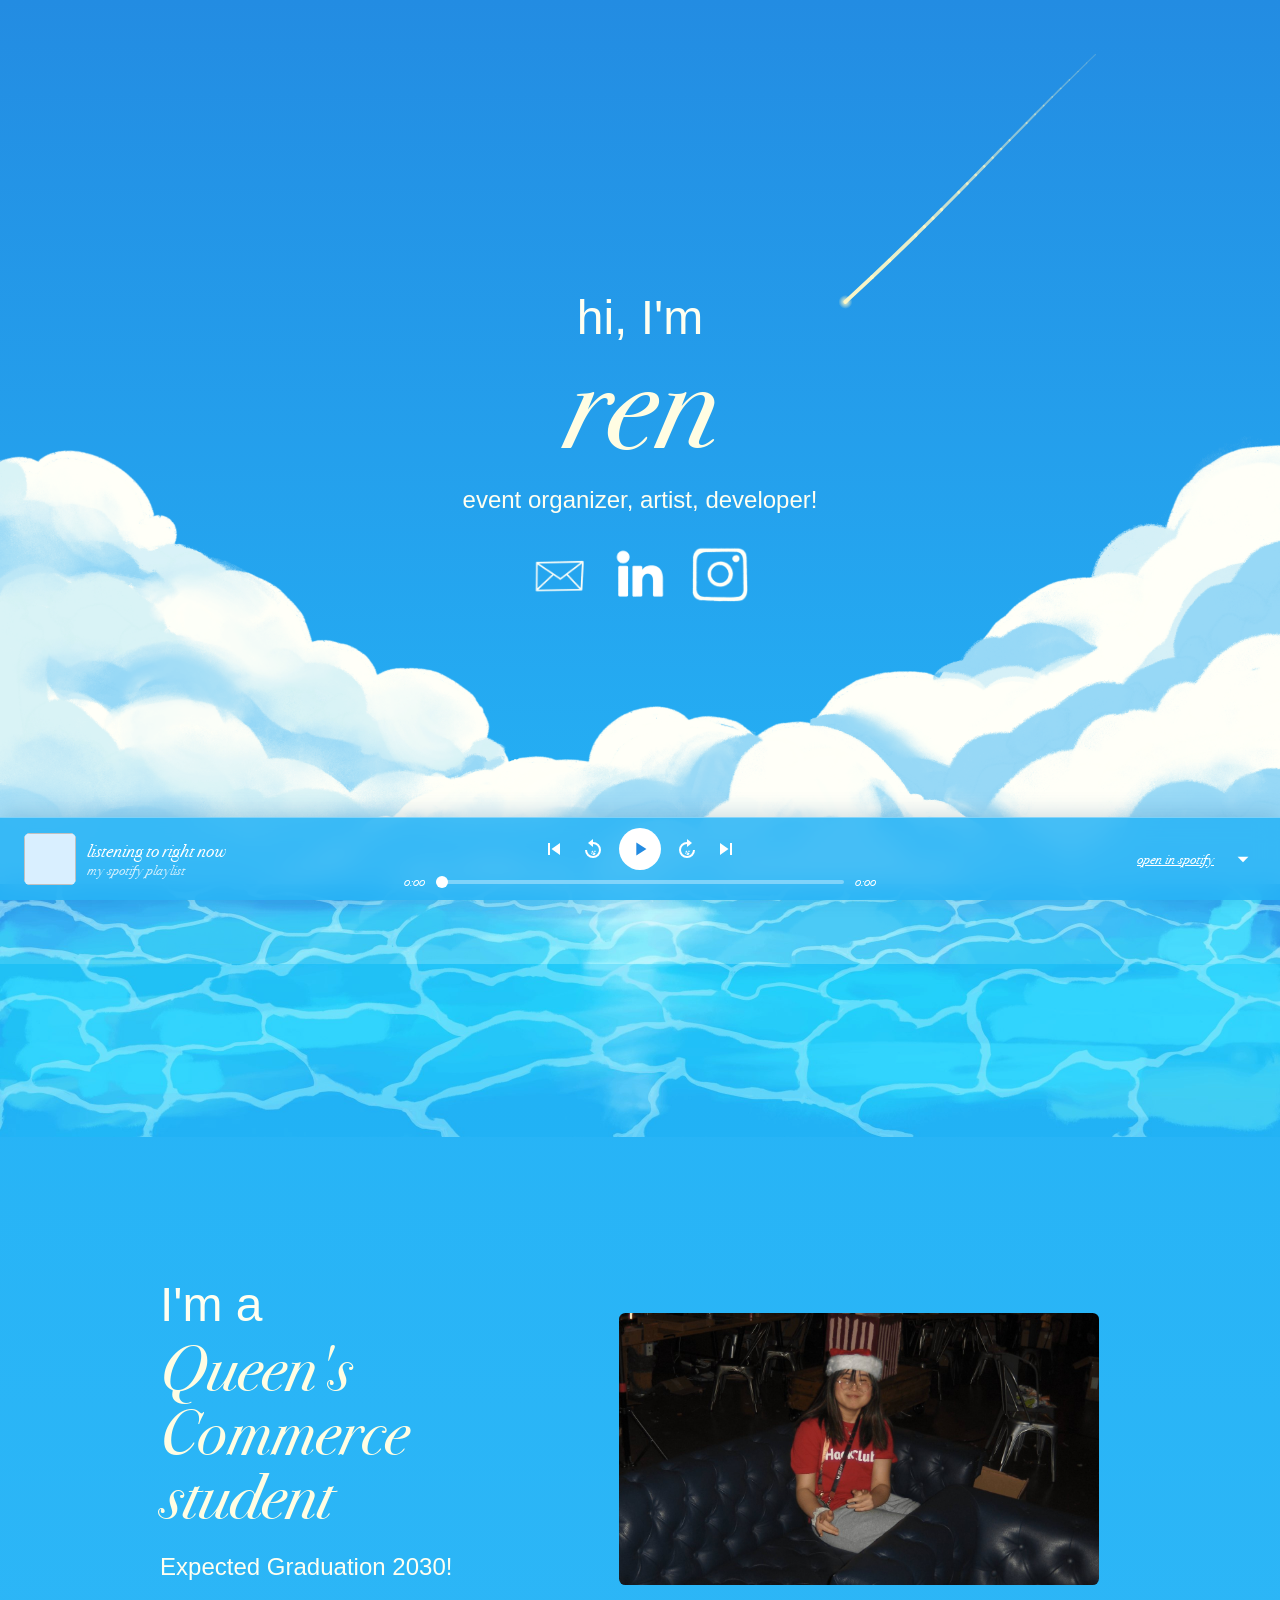
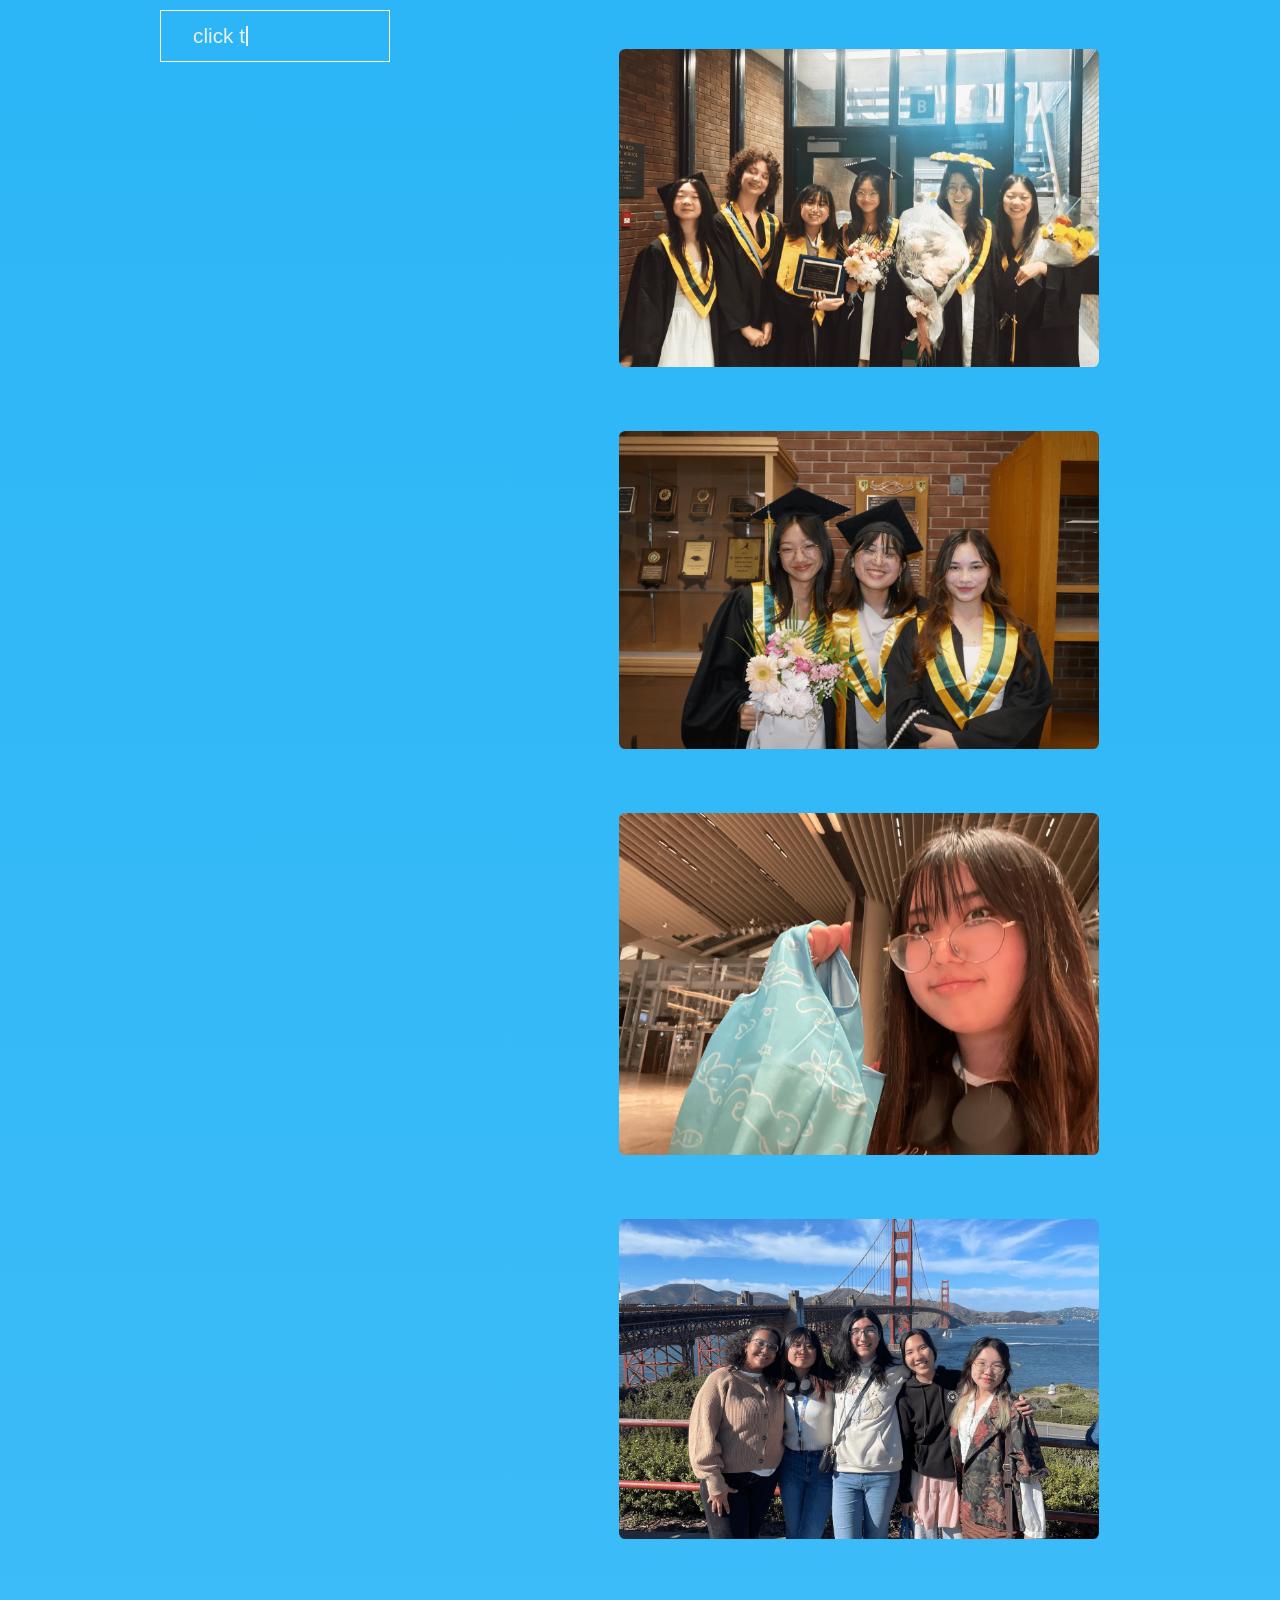
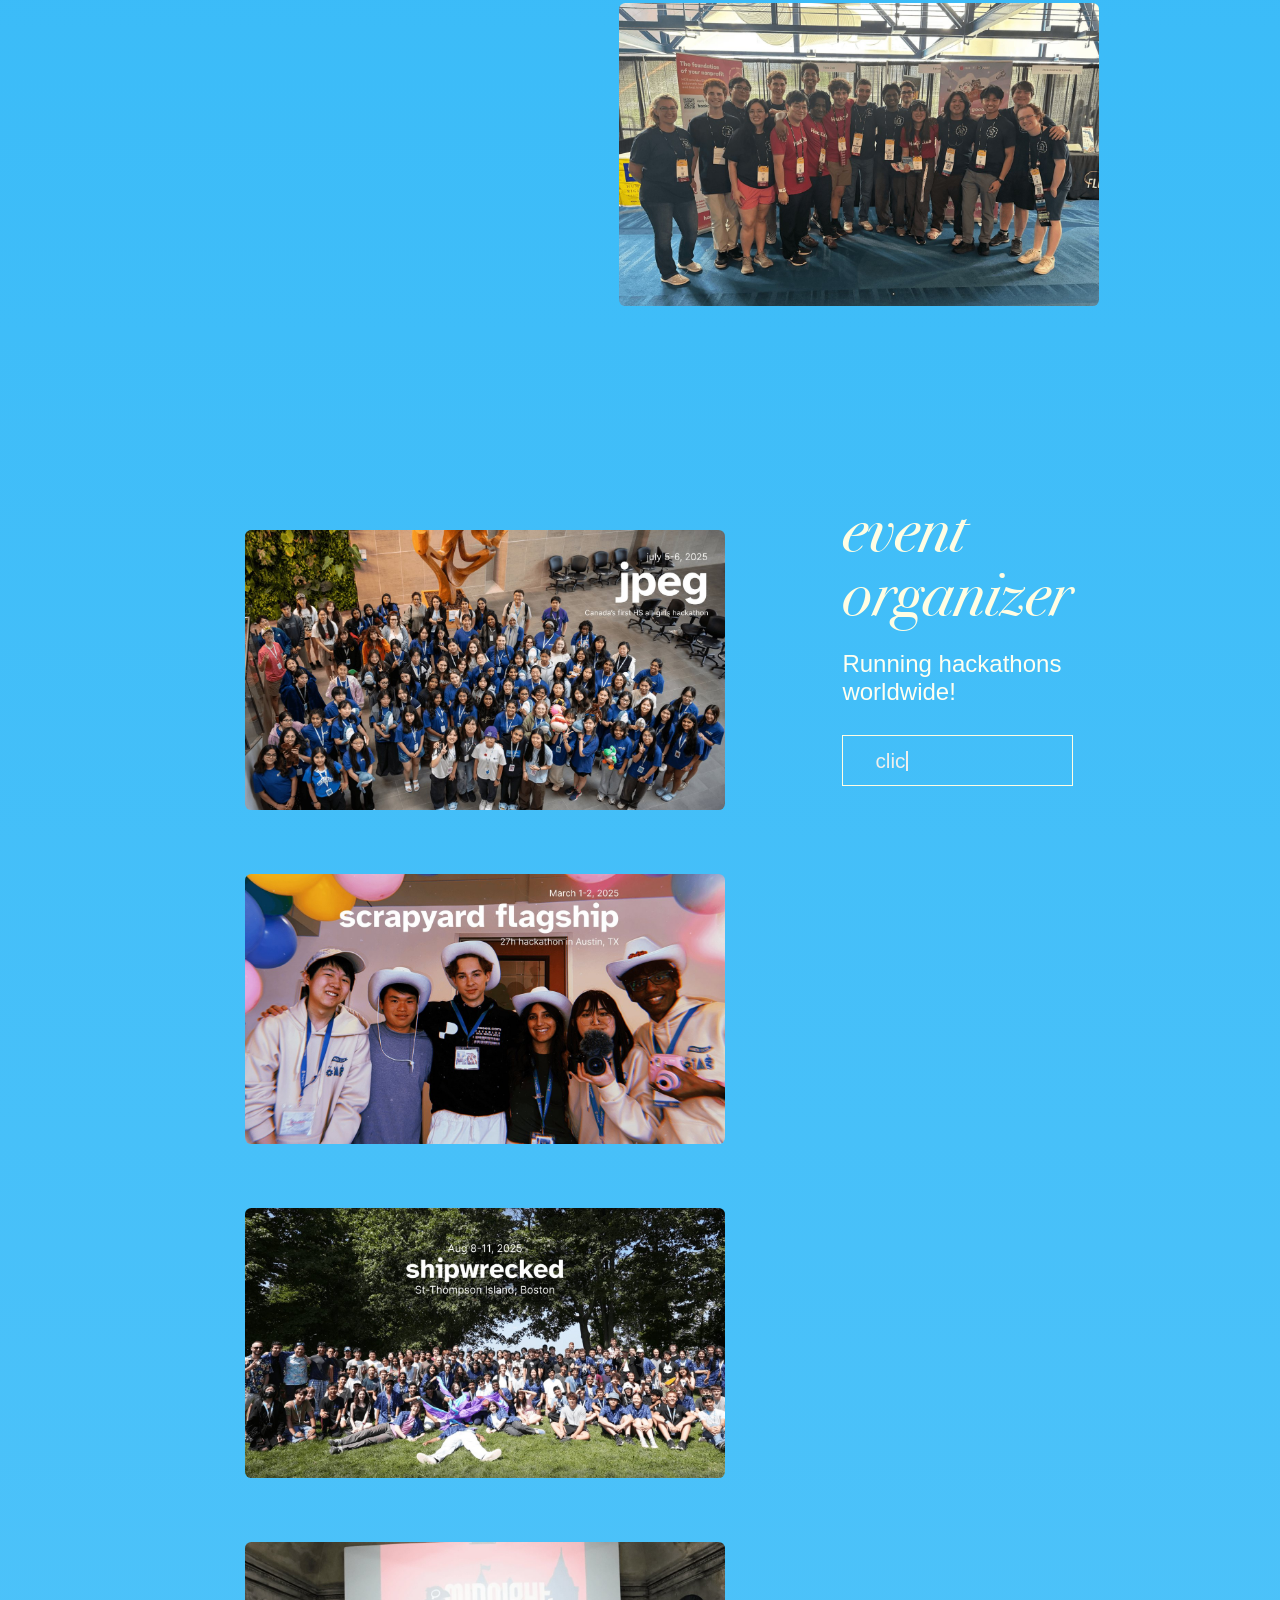
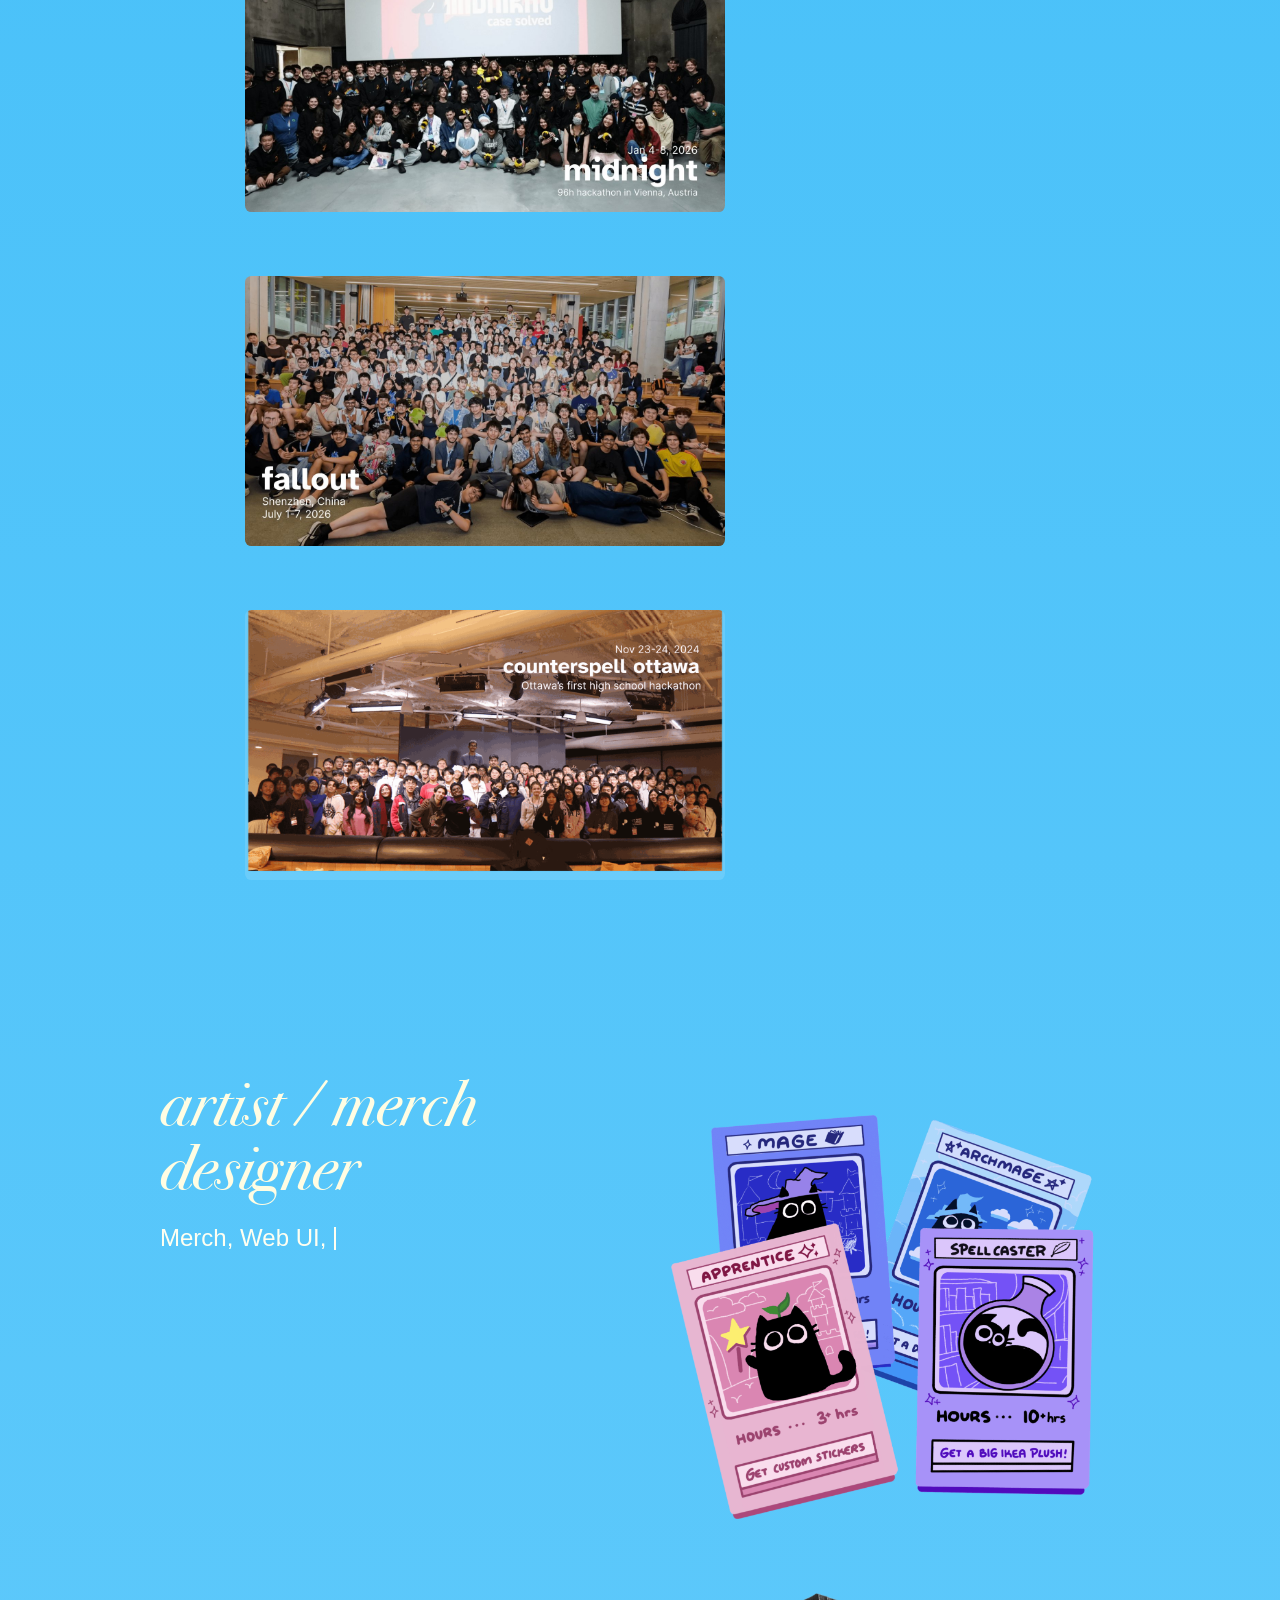
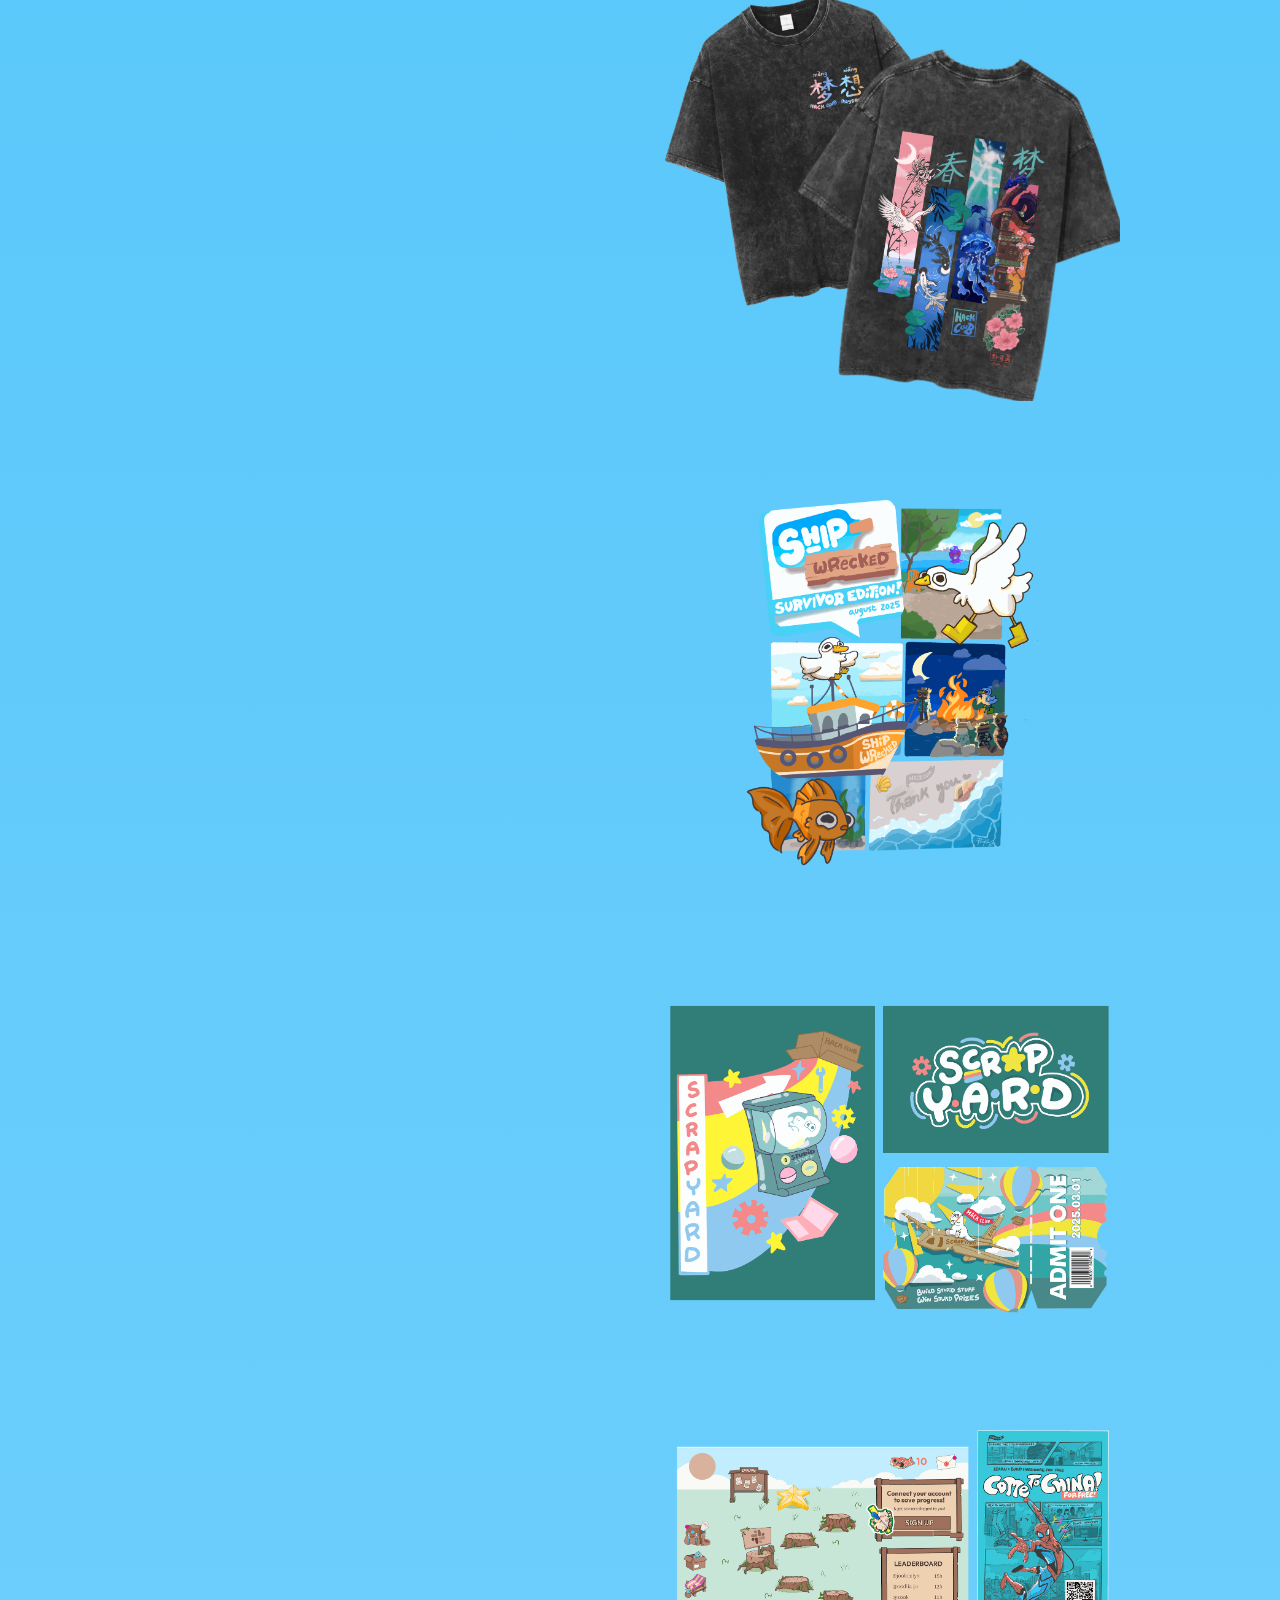
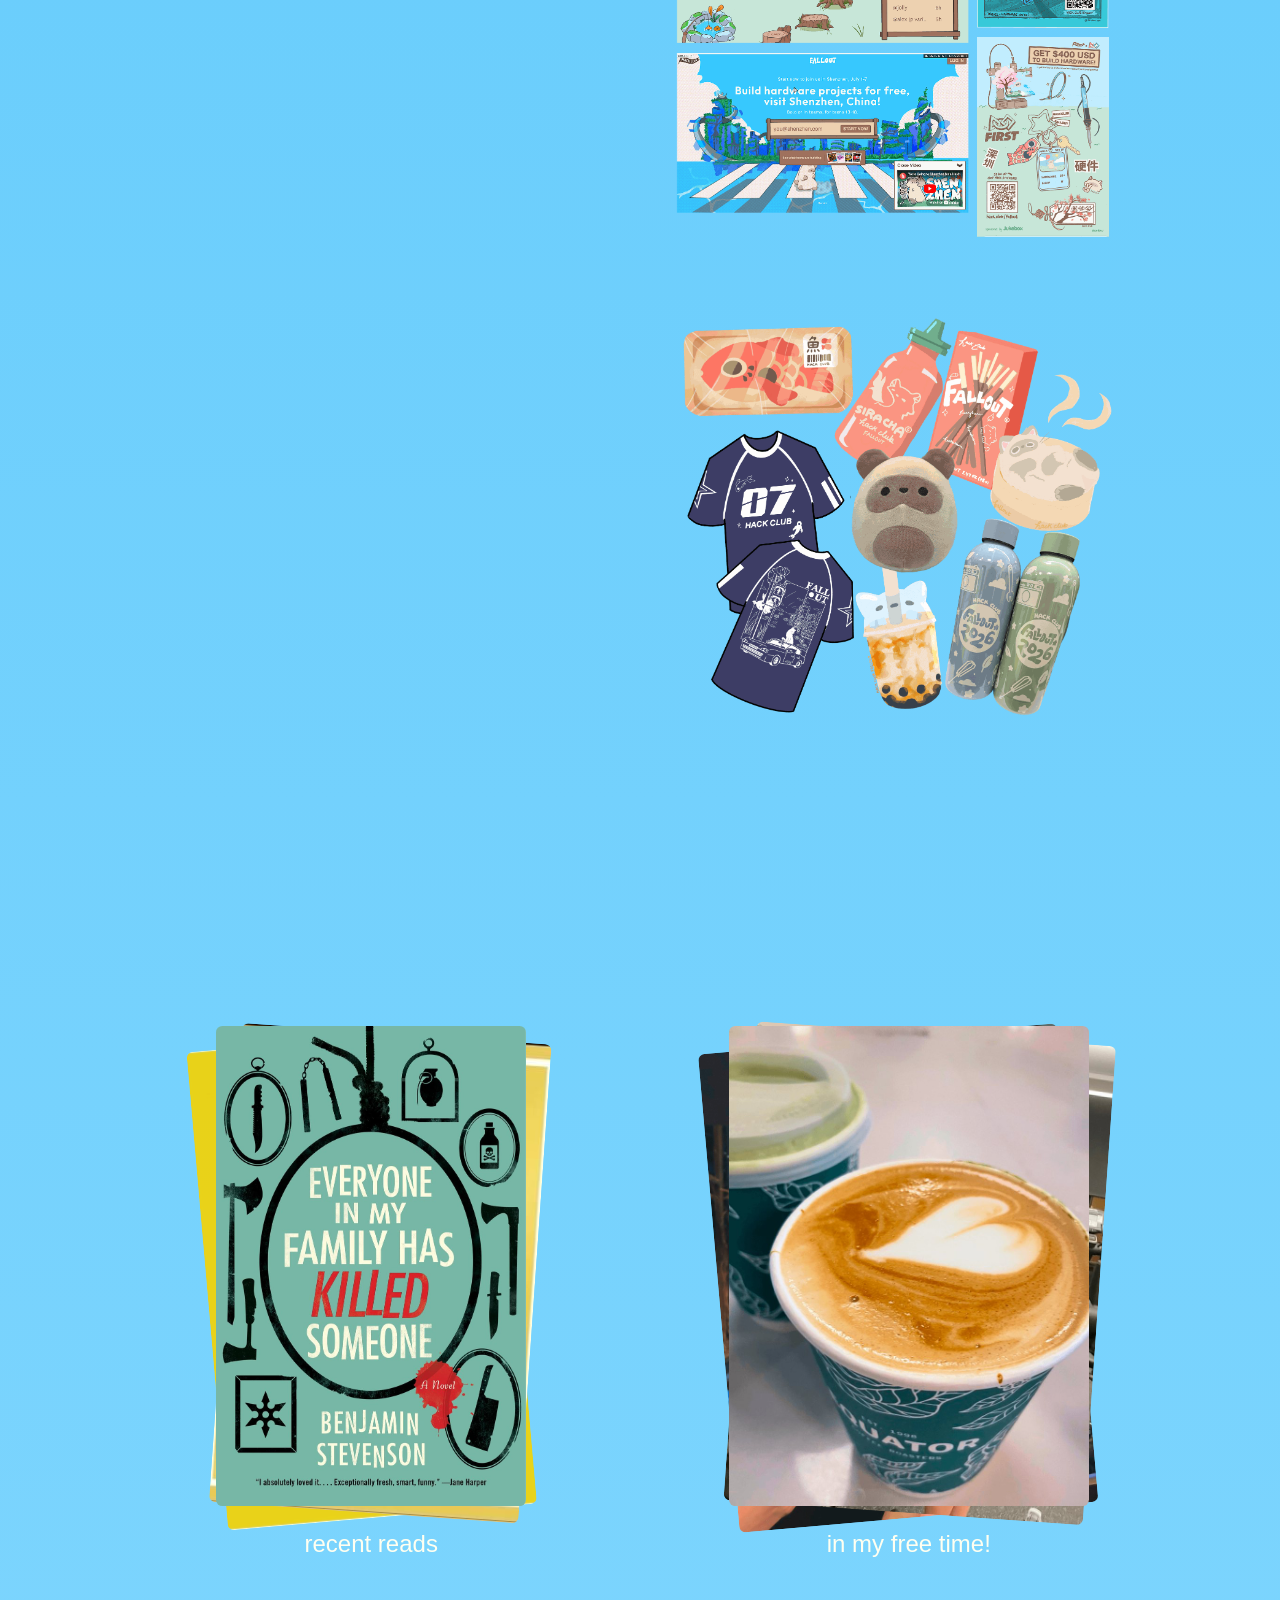
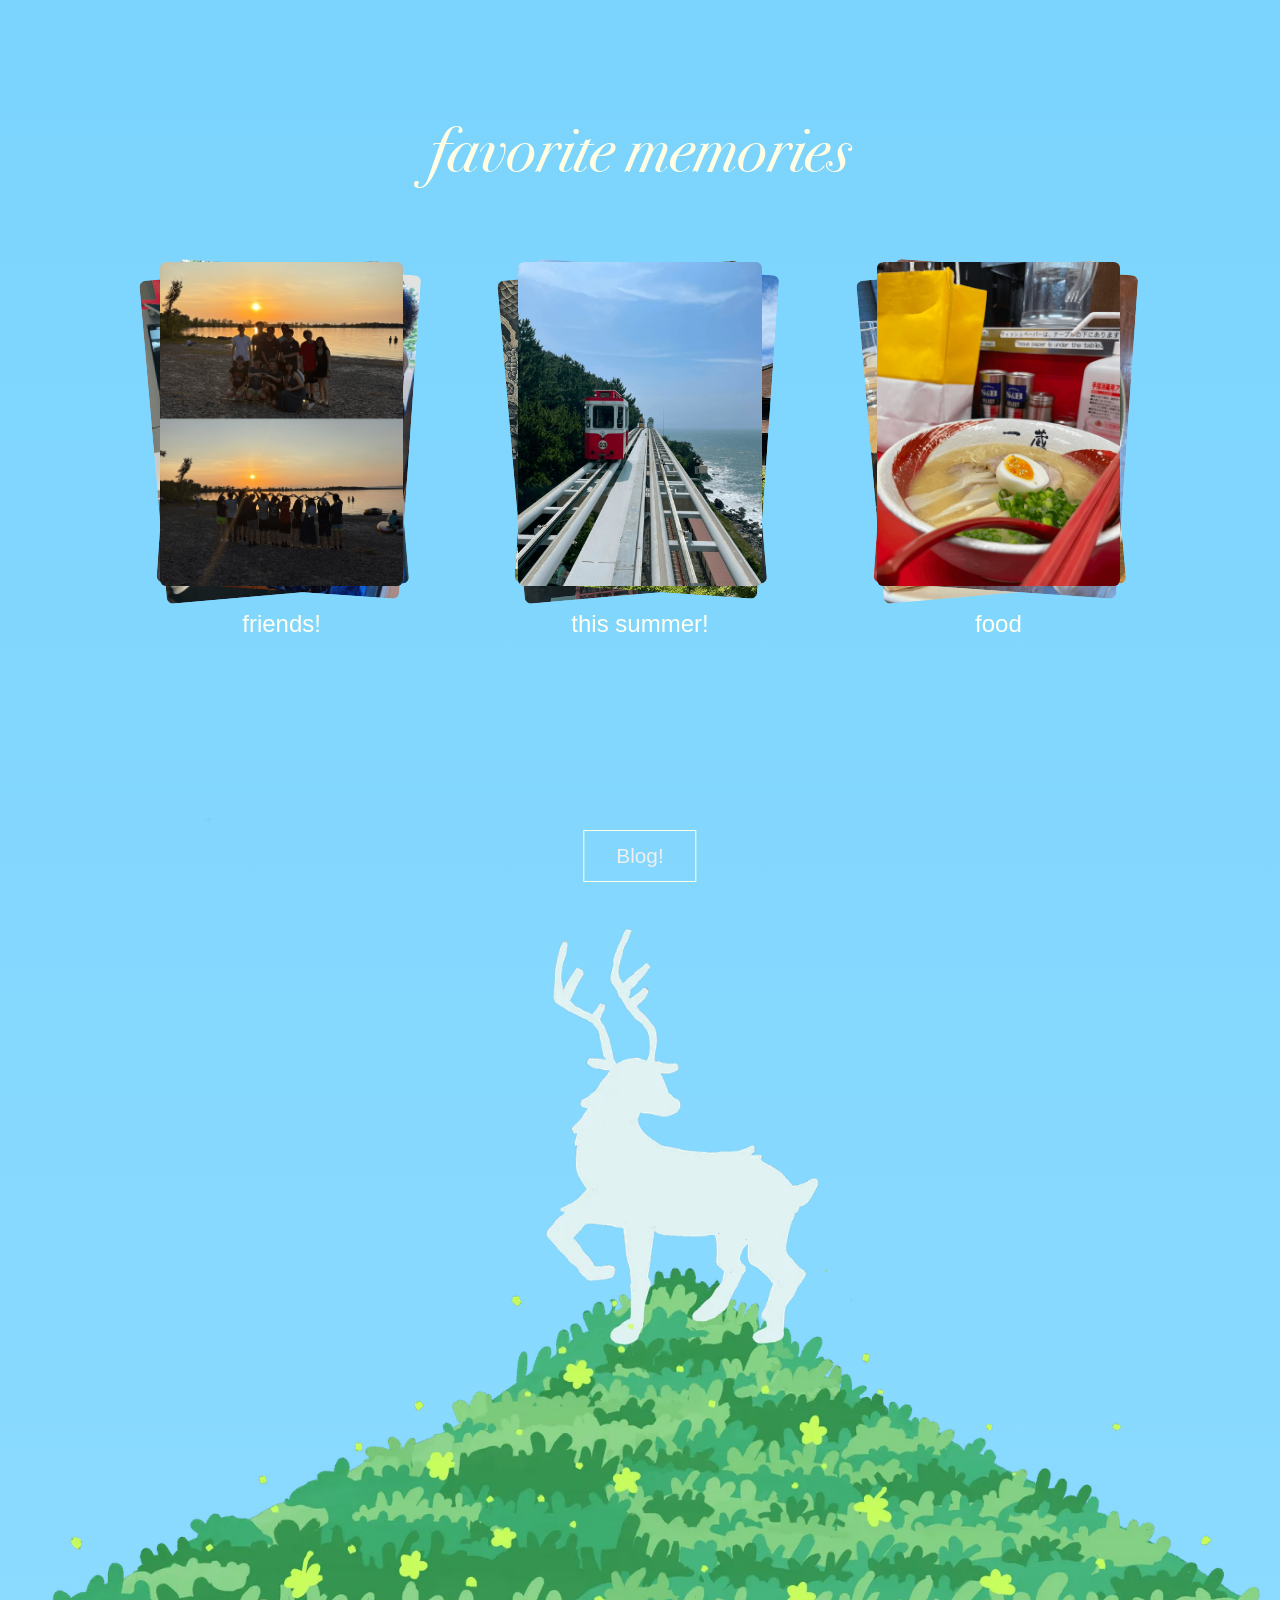
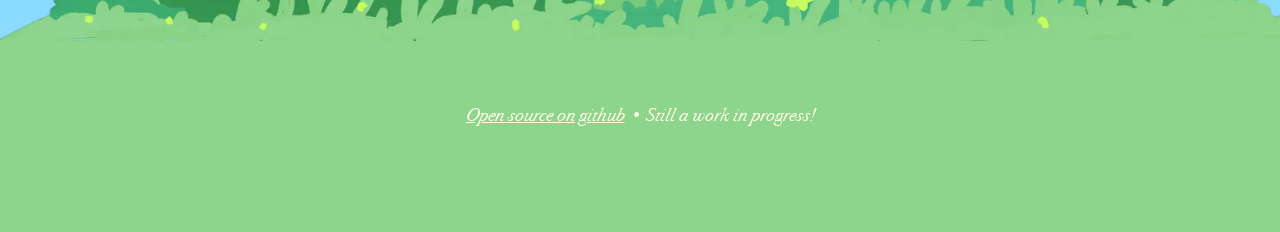
==== commit 5c7c97e9: "small changes" ====
--- a/index.html
+++ b/index.html
@@ -96,8 +96,6 @@
 
     <script src="js/throwables.js"></script>
     <script>
-      // drag and throw the social icons, the letters of "ren" and every word on
-      // the landing; they land on the water
       (() => {
         const landing = document.querySelector(".landing");
         const waterEdge = document.querySelector(".cloud2");
@@ -228,7 +226,7 @@
           <div class="body" style="margin-top: 0.5em">recent reads</div>
         </div>
         <div class="column">
-          <img class="hobby" src="img/gallery/hobby-001.jpg" alt="random 03" />
+          <img class="hobby" src="img/gallery/hobby-003.jpg" alt="random 03" />
           <div class="body" style="margin-top: 0.5em">in my free time!</div>
         </div>
       </div>
@@ -412,9 +410,9 @@
             "img/gallery/movie-01.jpg",
           ],
           ".hobby": [
+            "img/gallery/hobby-003.jpg",
             "img/gallery/hobby-001.jpg",
             "img/gallery/hobby-002.jpg",
-            "img/gallery/hobby-003.jpg",
             "img/gallery/hobby-004.jpg",
             "img/gallery/hobby-005.jpg",
           ],
@@ -601,6 +599,7 @@
         // bottom of the footer, in front of the deer
         (() => {
           const main = document.querySelector(".main");
+          const mediaQuery = window.matchMedia("(min-width: 768px)");
           const footer = document.querySelector(".site-footer");
           const world = createThrowWorld({
             container: main,
--- a/css/style.css
+++ b/css/style.css
@@ -1561,7 +1561,7 @@
     position:absolute;
     right:0.5rem;
     bottom:0.5rem;
-    padding:0.3em 0.6em;
+    padding:0.15em 0.3em;
     border-radius:999px;
     background:rgba(255, 253, 227, 0.9);
     color:#2b4a63;
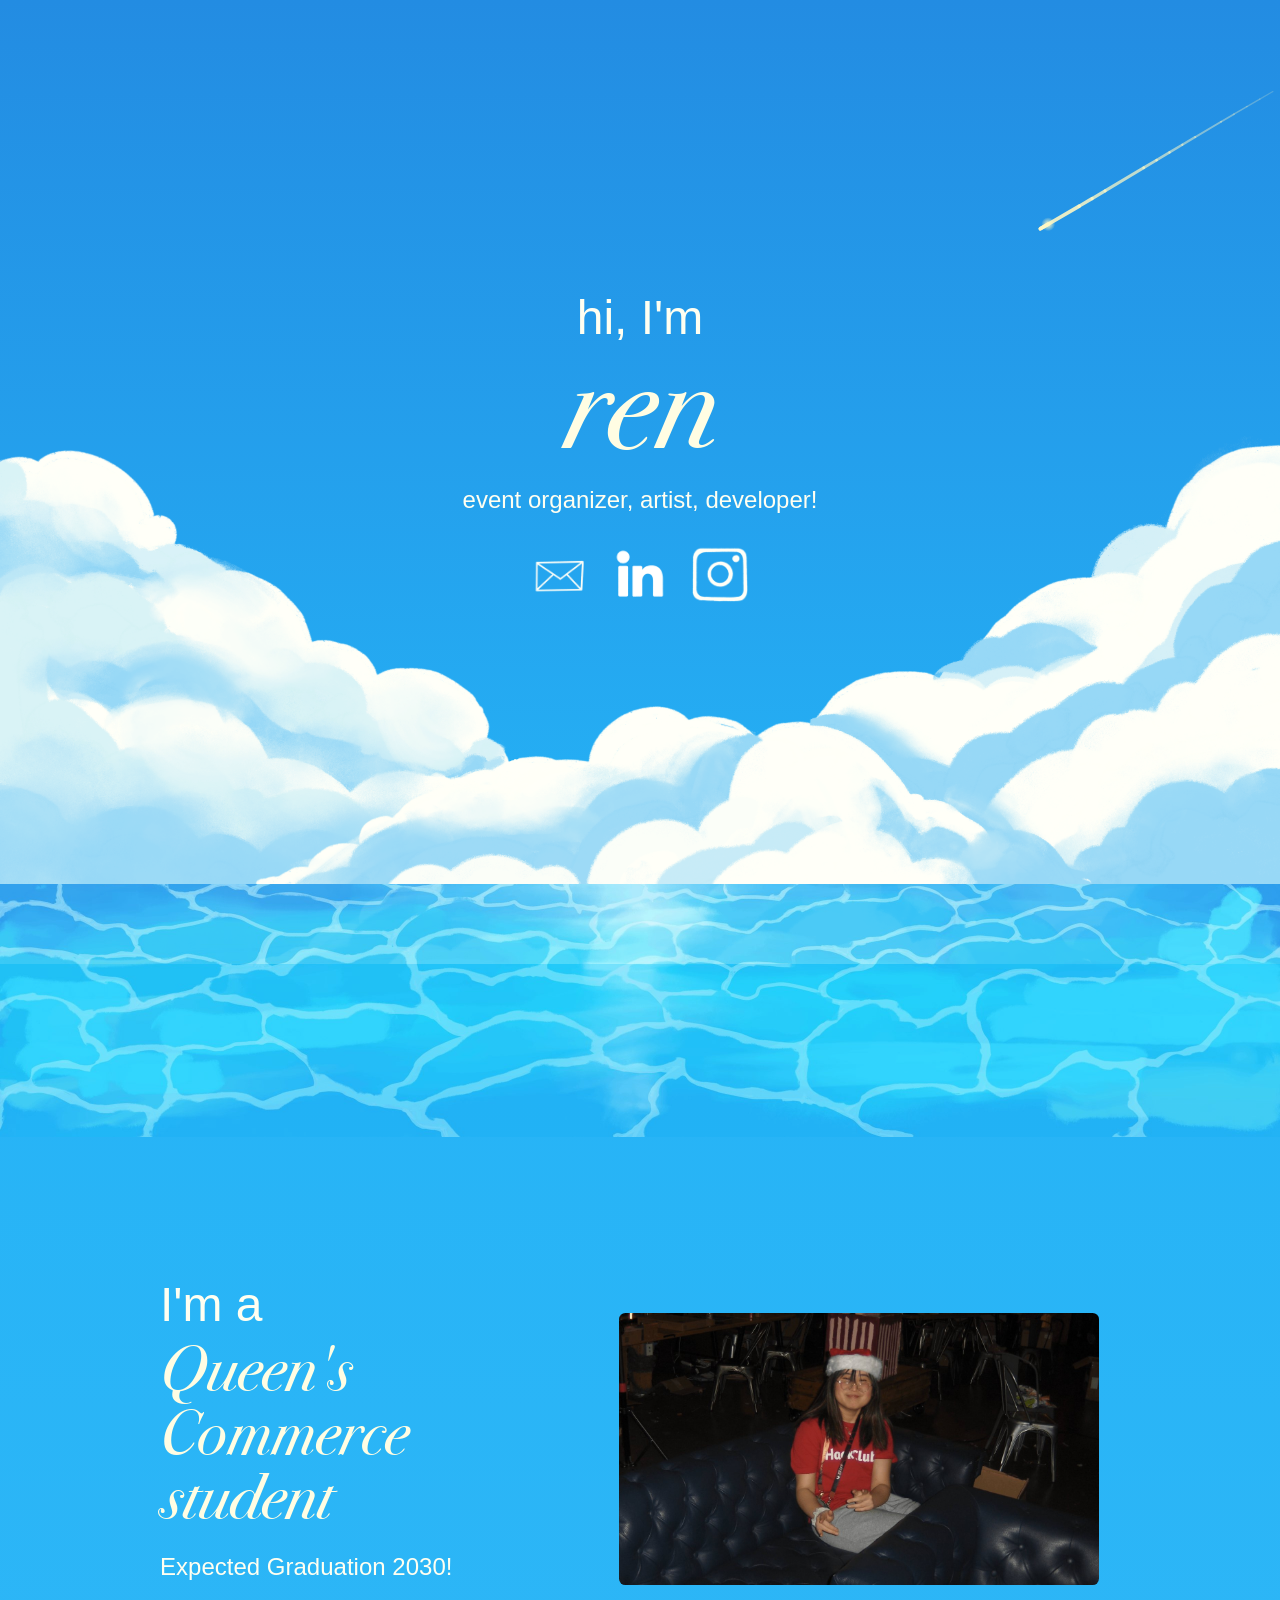
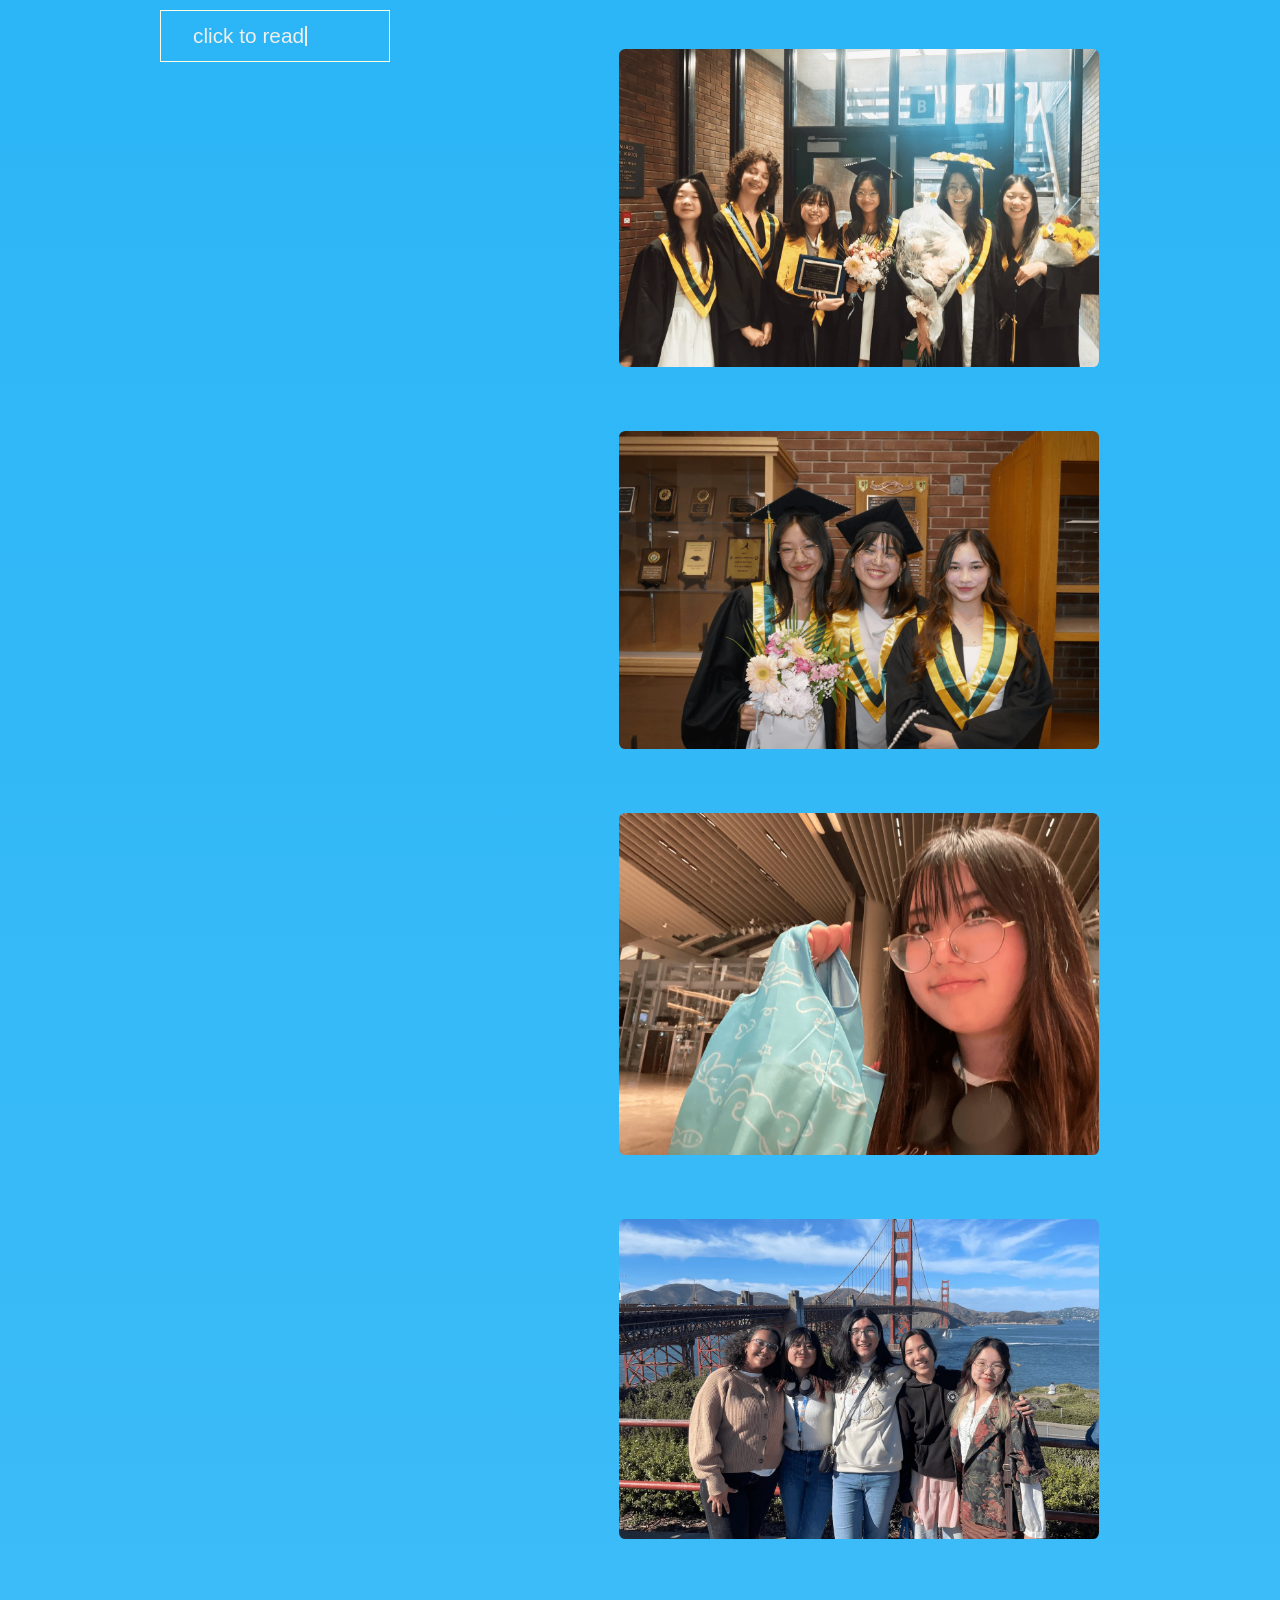
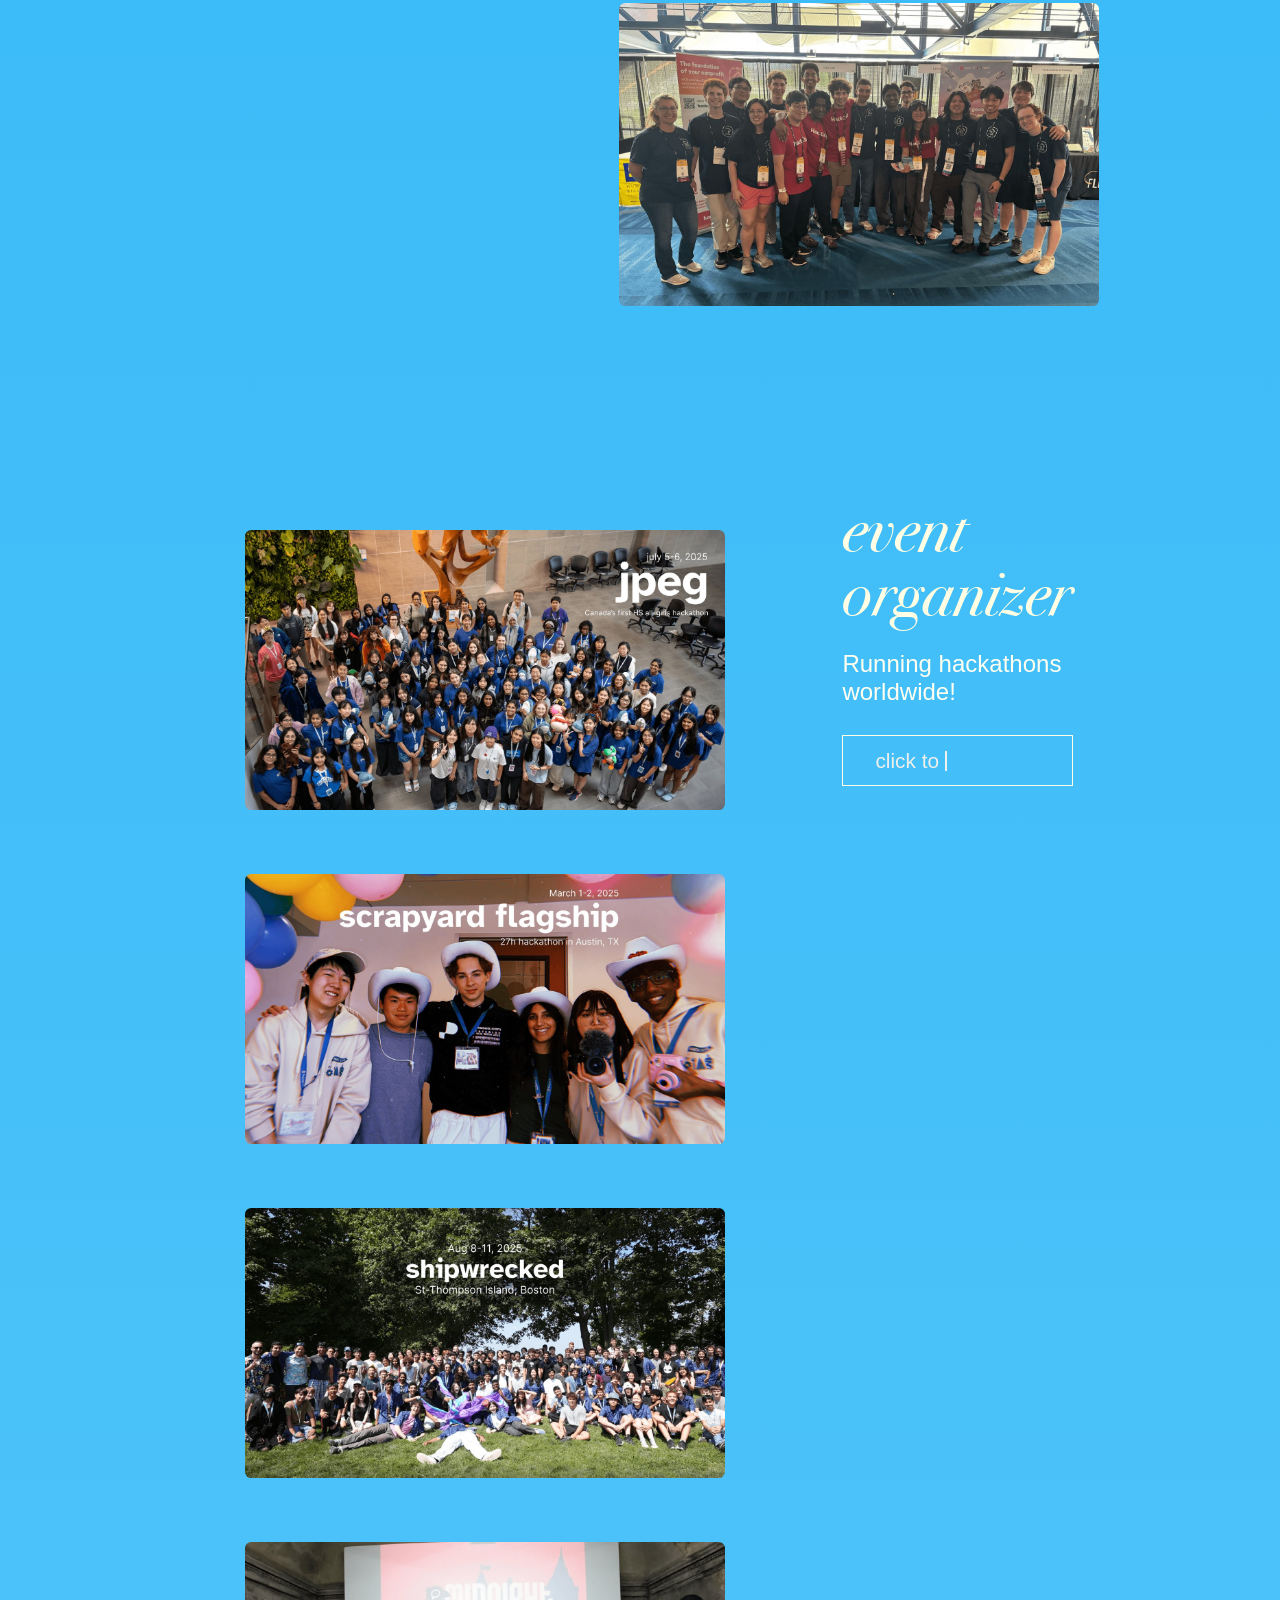
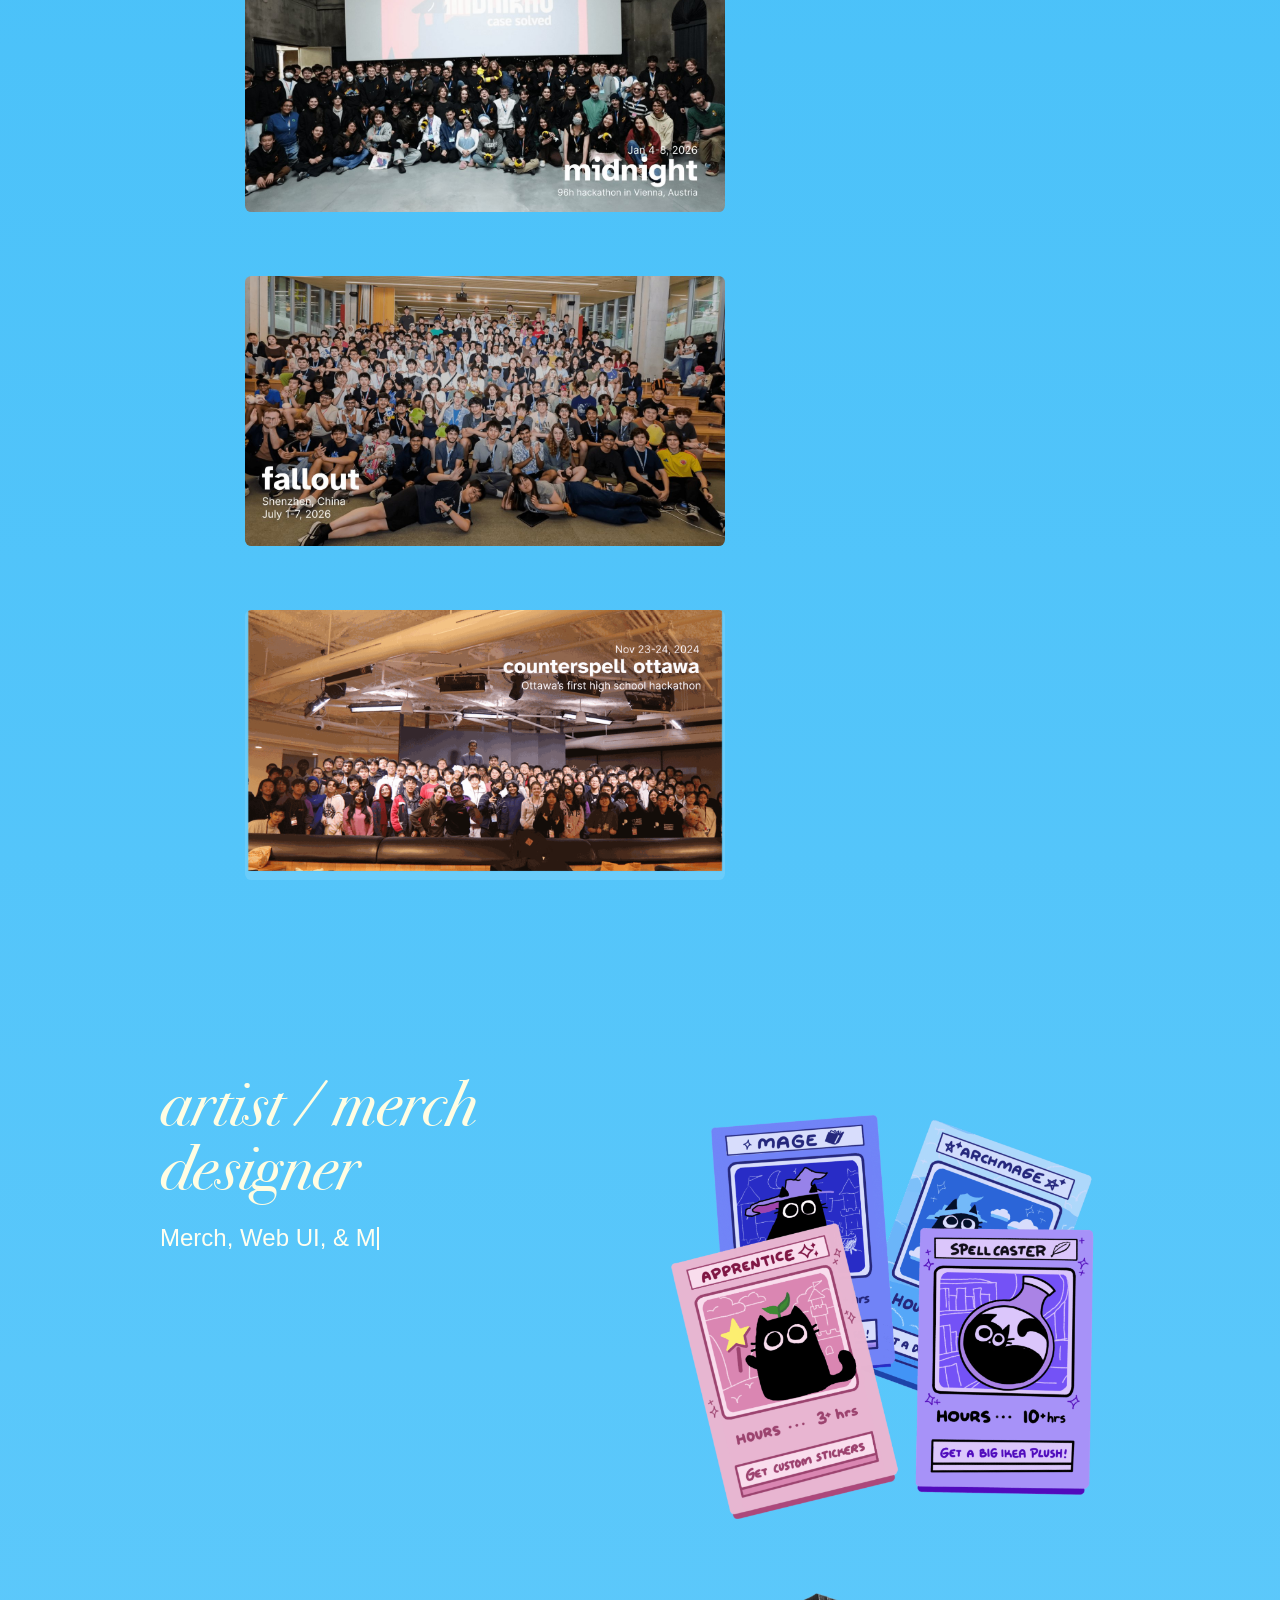
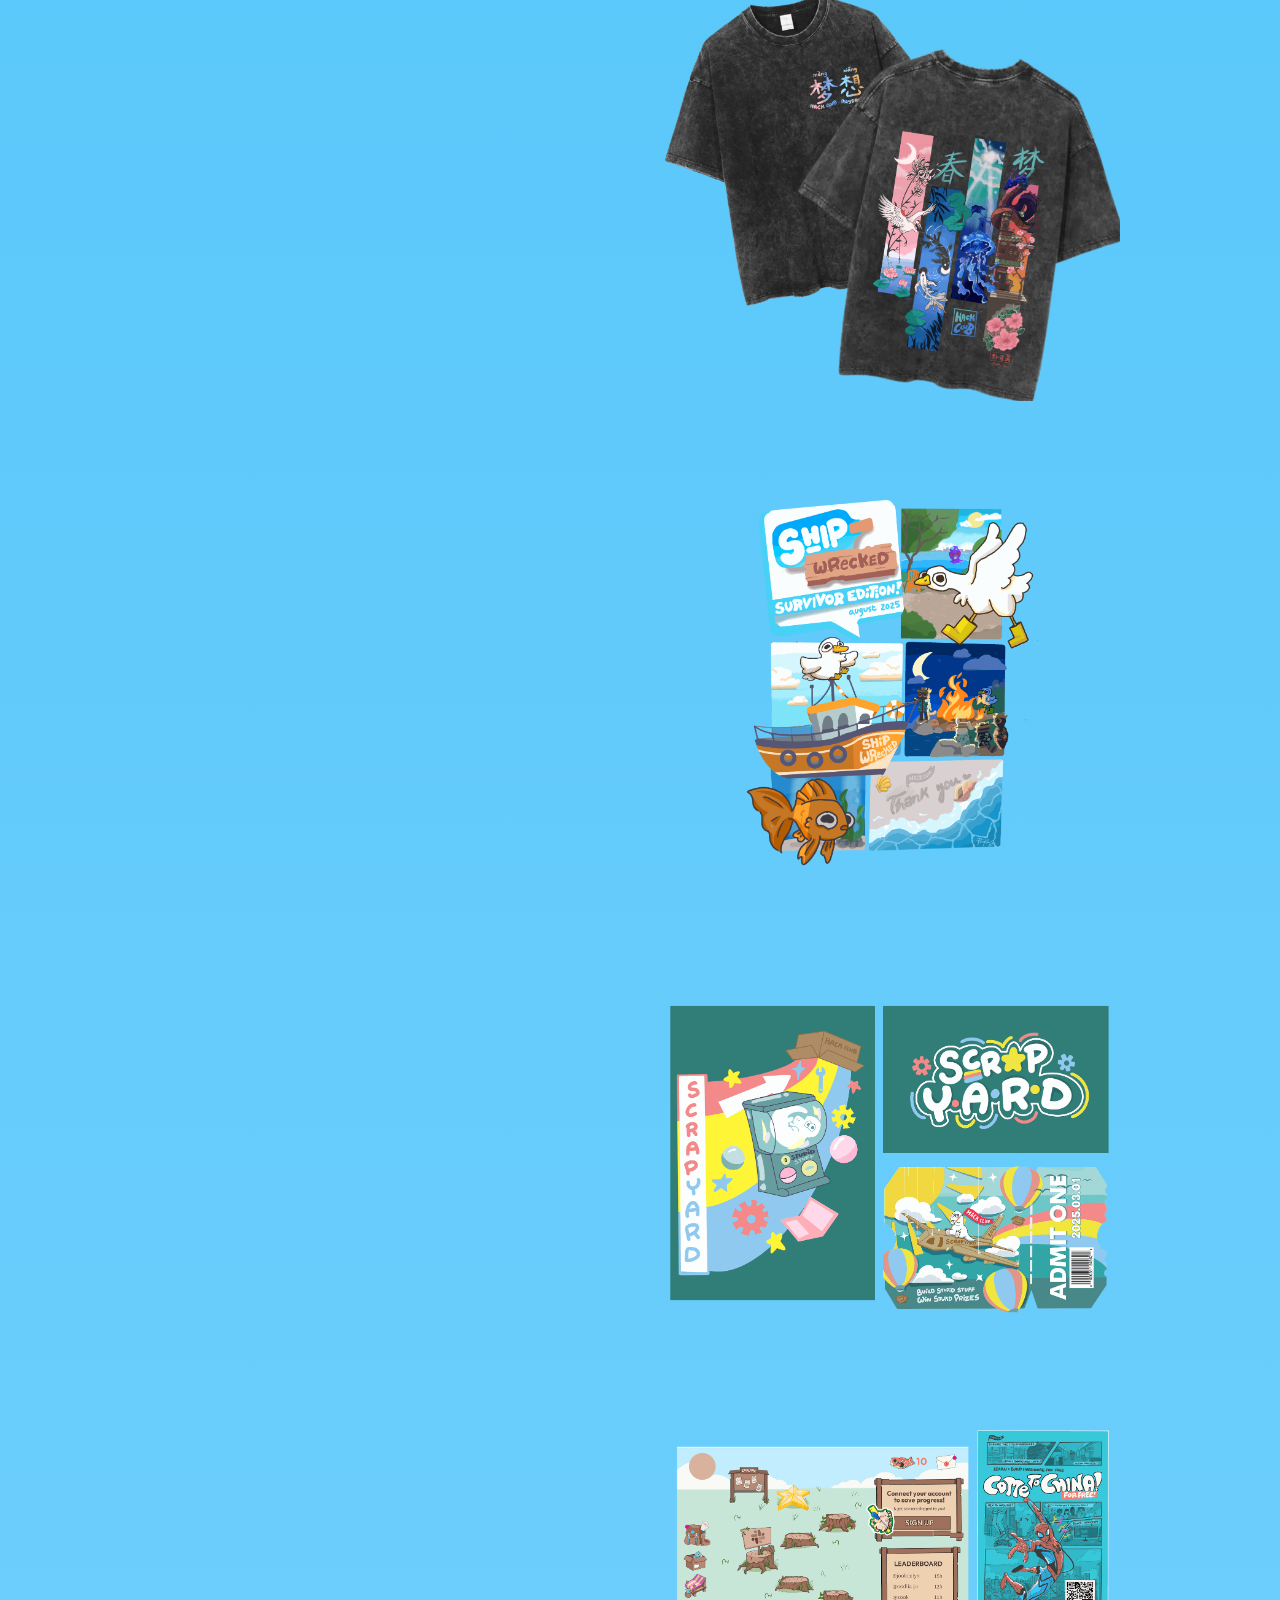
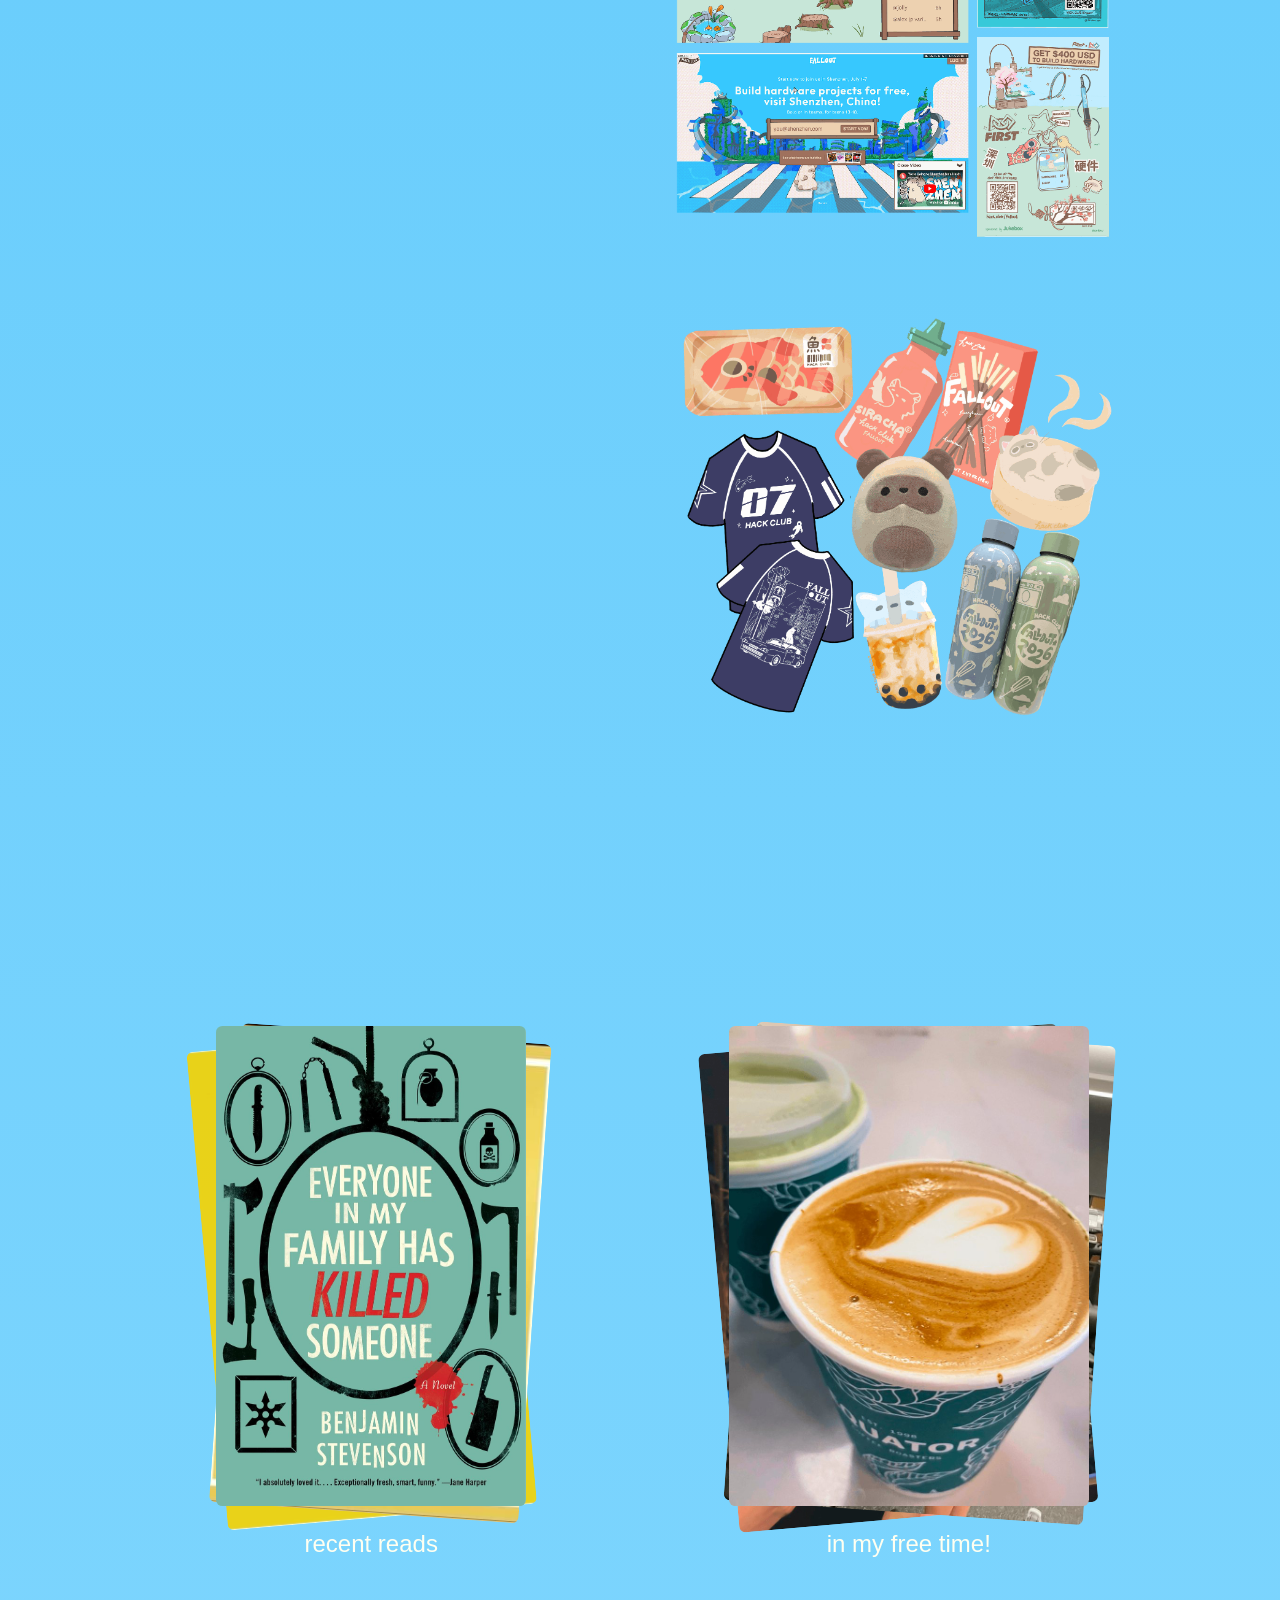
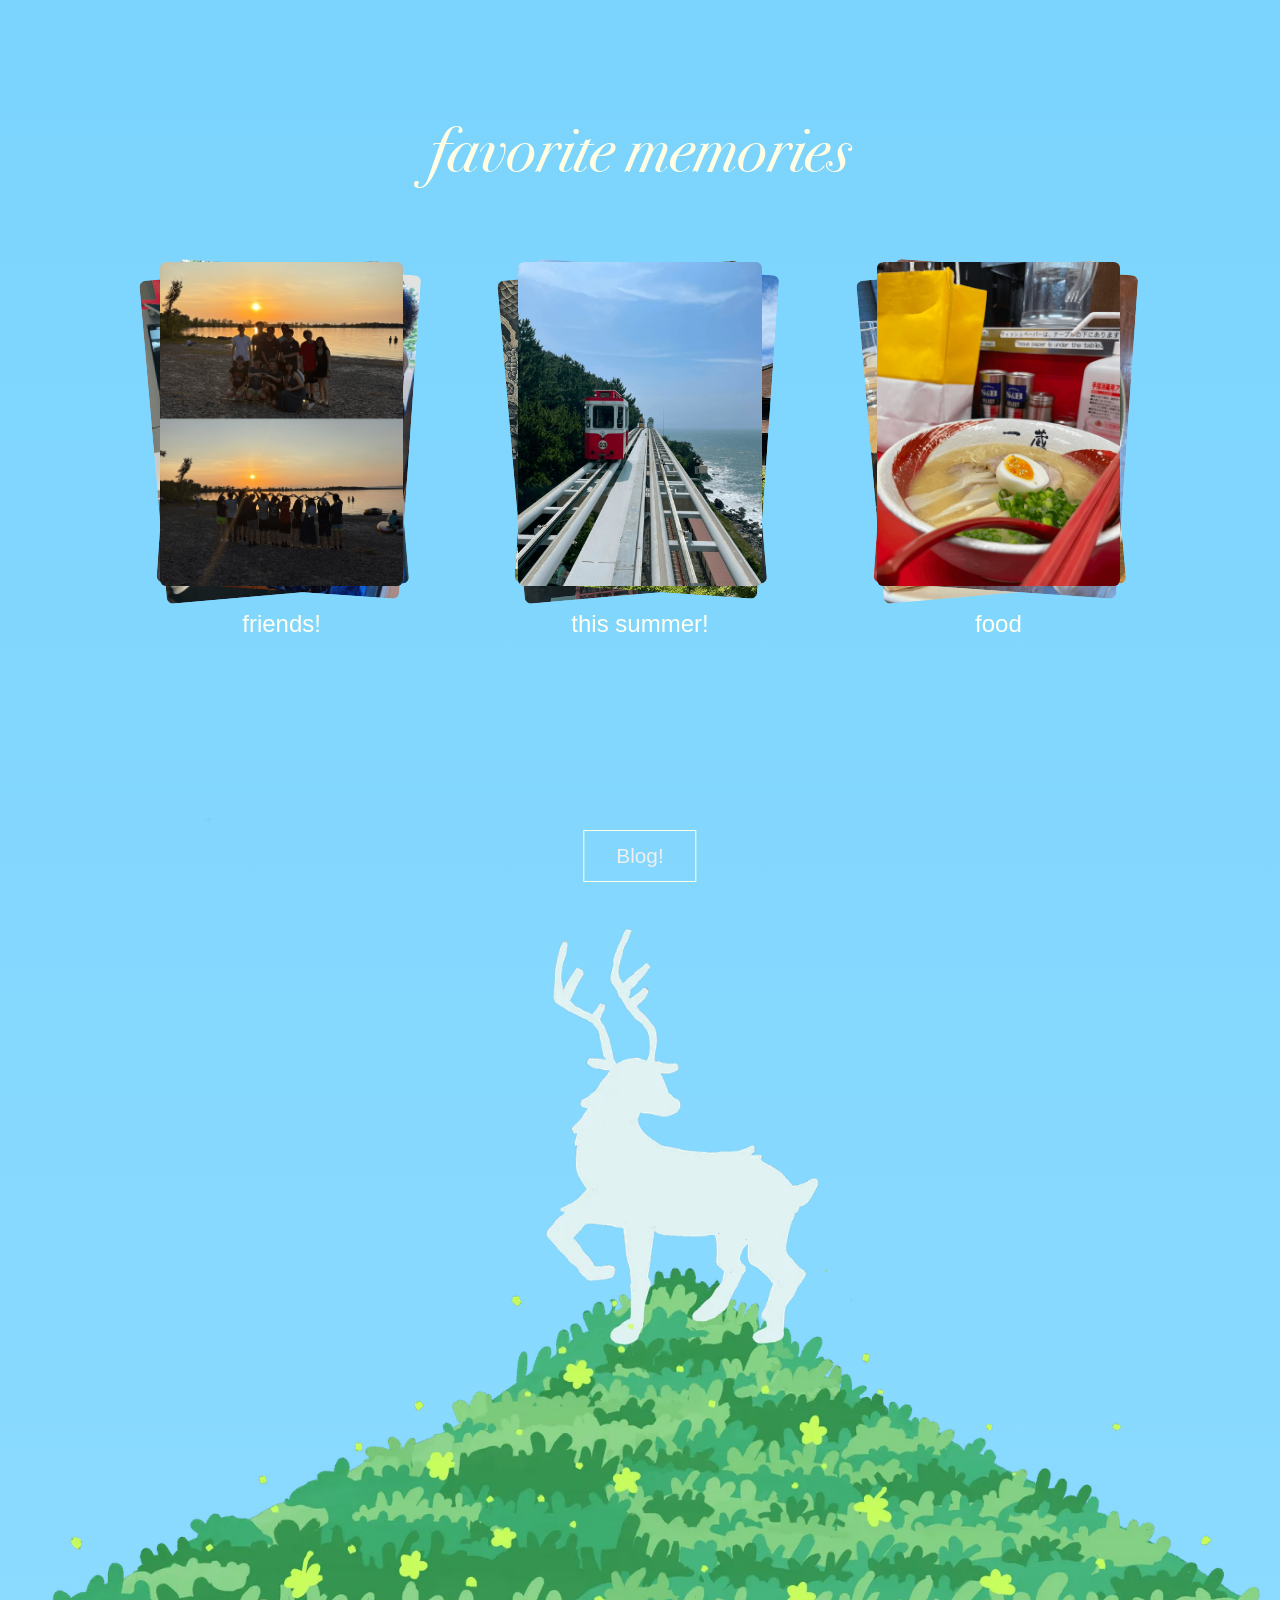
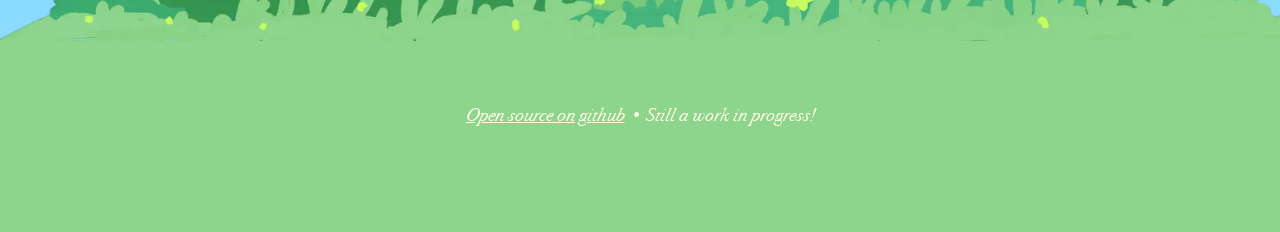
==== commit 5250586e: "boxes" ====
--- a/index.html
+++ b/index.html
@@ -210,6 +210,14 @@
           <div class="h1">artist / merch designer</div>
           <div class="body">Merch, Web UI, & Misc.</div>
           <a class="forward-button" href="portfolio.html"> My portfolio!</a>
+          <!-- a daily perspective drill (draw.html), opens in a new tab -->
+          <a
+            class="draw-invite"
+            href="draw.html"
+            target="_blank"
+            rel="noopener"
+            >practice drawing boxes with me!</a
+          >
         </div>
         <div class="section-image">
           <img class="window2" src="img/gallery/art-001.png" alt="window 02" />
--- a/css/style.css
+++ b/css/style.css
@@ -2580,3 +2580,443 @@
 .admin-delete{
     color:#c0392b;
 }
+
+/* ---------- "draw a box!" page (draw.html, js/draw.js) ---------- */
+
+html:has(.draw-page),
+.draw-page{
+    --draw-ink:#1d2b36;
+    --draw-muted:#6b7a86;
+    --draw-line:#dfe6eb;
+    --draw-blue:#238CE2;
+    background:#fff;
+    color:var(--draw-ink);
+}
+
+.draw-page{
+    max-width:1200px;
+    margin:0 auto;
+    padding:2rem 16px 3rem;
+    box-sizing:border-box;
+}
+
+.draw-header{
+    display:flex;
+    flex-wrap:wrap;
+    align-items:flex-end;
+    justify-content:space-between;
+    gap:1rem 2rem;
+    margin-bottom:1.5rem;
+}
+
+.draw-title{
+    margin:0;
+    font-family:"Bodoni 72 Italics", serif;
+    font-style:italic;
+    font-weight:400;
+    font-size:clamp(2.5rem, 8vw, 4rem);
+    line-height:1;
+    color:var(--draw-blue);
+}
+
+.draw-subtitle{
+    margin:0.4rem 0 0;
+    font-family:"Libertinus Serif", Georgia, serif;
+    font-style:italic;
+    font-size:1.2rem;
+    color:var(--draw-muted);
+}
+
+.draw-progress{
+    text-align:right;
+}
+
+.draw-tally{
+    display:flex;
+    gap:6px;
+    justify-content:flex-end;
+    margin:0 0 0.5rem;
+    padding:0;
+    list-style:none;
+}
+
+/* one little box per drawing; filled once it's done */
+.draw-tally li{
+    width:18px;
+    height:18px;
+    border:1.5px solid var(--draw-ink);
+    border-radius:3px;
+    transition:background 0.3s ease, transform 0.3s ease;
+}
+
+.draw-tally li.is-done{
+    background:var(--draw-blue);
+    border-color:var(--draw-blue);
+    transform:rotate(-6deg);
+}
+
+.draw-count,
+.draw-streak{
+    margin:0;
+    font-size:0.9rem;
+}
+
+.draw-streak{
+    margin-top:0.2rem;
+    color:var(--draw-blue);
+}
+
+.draw-main{
+    display:grid;
+    grid-template-columns:minmax(0, 2fr) minmax(0, 3fr);
+    gap:1.5rem;
+    align-items:start;
+}
+
+.draw-panel{
+    border:1px solid var(--draw-line);
+    border-radius:12px;
+    padding:1rem;
+}
+
+.draw-panel-head{
+    display:flex;
+    flex-wrap:wrap;
+    align-items:center;
+    justify-content:space-between;
+    gap:0.5rem;
+    margin-bottom:0.75rem;
+}
+
+.draw-heading{
+    margin:0;
+    font-family:"Bodoni 72 Italics", serif;
+    font-style:italic;
+    font-weight:400;
+    font-size:1.6rem;
+}
+
+.draw-tools{
+    display:flex;
+    gap:0.4rem;
+}
+
+.draw-button{
+    padding:0.45rem 0.9rem;
+    border:1px solid var(--draw-ink);
+    border-radius:999px;
+    background:#fff;
+    color:var(--draw-ink);
+    font:inherit;
+    font-size:0.85rem;
+    cursor:pointer;
+    transition:background 0.15s ease, color 0.15s ease, transform 0.15s ease;
+}
+
+.draw-button:hover:not(:disabled){
+    background:var(--draw-ink);
+    color:#fff;
+}
+
+.draw-button:active:not(:disabled){
+    transform:scale(0.96);
+}
+
+.draw-button:disabled{
+    opacity:0.35;
+    cursor:default;
+}
+
+.draw-button:focus-visible,
+.draw-select:focus-visible,
+.draw-check input:focus-visible{
+    outline:2px solid var(--draw-blue);
+    outline-offset:2px;
+}
+
+.draw-actions{
+    display:flex;
+    gap:0.5rem;
+    margin-top:0.75rem;
+}
+
+.draw-check-button{
+    padding:0.75rem 1.4rem;
+    border-color:var(--draw-blue);
+    color:var(--draw-blue);
+    font-size:1rem;
+}
+
+.draw-check-button:hover:not(:disabled){
+    background:var(--draw-blue);
+}
+
+.draw-check-button[aria-pressed="true"]{
+    background:var(--draw-blue);
+    color:#fff;
+}
+
+.draw-done{
+    flex:1;
+    padding:0.75rem;
+    border-color:var(--draw-blue);
+    background:var(--draw-blue);
+    color:#fff;
+    font-size:1rem;
+}
+
+.draw-done:hover:not(:disabled){
+    background:#1b74bd;
+    color:#fff;
+}
+
+.draw-ref-svg{
+    display:block;
+    width:100%;
+    height:auto;
+    background:#fafcfd;
+    border-radius:8px;
+}
+
+.ref-edge{
+    stroke:#000;
+    stroke-width:2.5;
+    stroke-linecap:round;
+}
+
+.ref-hidden{
+    stroke:#9aa8b3;
+    stroke-width:1.5;
+    stroke-dasharray:6 5;
+    stroke-linecap:round;
+}
+
+.ref-guide{
+    stroke:var(--draw-blue);
+    stroke-width:1;
+    opacity:0.45;
+}
+
+.ref-horizon{
+    stroke:var(--draw-blue);
+    stroke-width:1;
+    stroke-dasharray:2 4;
+    opacity:0.7;
+}
+
+.ref-label{
+    fill:var(--draw-blue);
+    font-size:11px;
+    font-family:Verdana, sans-serif;
+}
+
+.draw-options{
+    display:flex;
+    flex-wrap:wrap;
+    align-items:center;
+    gap:0.5rem 1rem;
+    margin-top:0.75rem;
+    font-size:0.85rem;
+}
+
+.draw-select{
+    margin-left:0.3rem;
+    padding:0.25rem 0.4rem;
+    border:1px solid var(--draw-line);
+    border-radius:6px;
+    background:#fff;
+    color:var(--draw-ink);
+    font:inherit;
+}
+
+.draw-check{
+    display:inline-flex;
+    align-items:center;
+    gap:0.35rem;
+    cursor:pointer;
+}
+
+.draw-check input{
+    accent-color:var(--draw-blue);
+}
+
+.draw-tips{
+    margin-top:1rem;
+    font-family:"Libertinus Serif", Georgia, serif;
+    font-size:1.05rem;
+    line-height:1.4;
+}
+
+.draw-tips summary{
+    cursor:pointer;
+    font-style:italic;
+    color:var(--draw-blue);
+}
+
+.draw-tips ul{
+    margin:0.5rem 0 0;
+    padding-left:1.2rem;
+}
+
+.draw-tips li + li{
+    margin-top:0.3rem;
+}
+
+/* the paper: white, a faint edge, and a pen-tip cursor */
+.draw-pad{
+    display:block;
+    width:100%;
+    aspect-ratio:4 / 3;
+    border:1px solid var(--draw-line);
+    border-radius:8px;
+    background:#fff;
+    cursor:crosshair;
+    touch-action:none;
+}
+
+.draw-level{
+    margin:0 0 0.5rem;
+    font-family:"Libertinus Serif", Georgia, serif;
+    font-style:italic;
+    font-size:1.05rem;
+    color:var(--draw-muted);
+}
+
+.draw-feedback{
+    margin-top:0.75rem;
+    padding:0.75rem 1rem;
+    border-radius:8px;
+    background:#f4f8fb;
+}
+
+.draw-score{
+    margin:0;
+    font-family:"Bodoni 72 Italics", serif;
+    font-style:italic;
+    font-size:1.4rem;
+    color:var(--draw-blue);
+}
+
+.draw-tips-list{
+    margin:0.4rem 0 0;
+    padding-left:1.2rem;
+    font-size:0.9rem;
+    line-height:1.45;
+}
+
+.draw-tips-list li + li{
+    margin-top:0.25rem;
+}
+
+.draw-legend{
+    display:flex;
+    flex-wrap:wrap;
+    gap:0.4rem 1rem;
+    margin:0.6rem 0 0;
+    font-size:0.75rem;
+    color:var(--draw-muted);
+}
+
+.draw-legend span::before{
+    content:"";
+    display:inline-block;
+    width:14px;
+    height:3px;
+    margin-right:0.35rem;
+    vertical-align:middle;
+    border-radius:2px;
+}
+
+.draw-legend .is-good::before{ background:#2e9d5b; }
+.draw-legend .is-off::before{ background:#e08a1e; }
+.draw-legend .is-missing::before{ background:#d64545; }
+
+.draw-gallery li{
+    position:relative;
+}
+
+.draw-thumb-score{
+    position:absolute;
+    right:6px;
+    bottom:6px;
+    padding:0.1rem 0.4rem;
+    border-radius:999px;
+    background:var(--draw-blue);
+    color:#fff;
+    font-size:0.7rem;
+}
+
+.draw-hint{
+    margin:0.5rem 0 0;
+    color:var(--draw-muted);
+    font-size:0.8rem;
+    text-align:center;
+}
+
+.draw-today{
+    margin-top:2rem;
+}
+
+.draw-empty{
+    margin:0.5rem 0 0;
+    color:var(--draw-muted);
+    font-size:0.9rem;
+}
+
+.draw-gallery{
+    display:grid;
+    grid-template-columns:repeat(auto-fill, minmax(120px, 1fr));
+    gap:0.75rem;
+    margin:0.75rem 0 0;
+    padding:0;
+    list-style:none;
+}
+
+.draw-gallery img{
+    display:block;
+    width:100%;
+    height:auto;
+    border:1px solid var(--draw-line);
+    border-radius:6px;
+}
+
+.draw-footer{
+    margin-top:2.5rem;
+    text-align:center;
+    font-size:0.9rem;
+}
+
+.draw-footer a{
+    color:var(--draw-blue);
+}
+
+@media (max-width: 800px){
+    .draw-main{
+        grid-template-columns:minmax(0, 1fr);
+    }
+
+    .draw-progress{
+        text-align:left;
+    }
+
+    .draw-tally{
+        justify-content:flex-start;
+    }
+}
+
+/* link to the drawing page, under the artist section's portfolio button */
+.draw-invite{
+    margin-top:0.75rem;
+    font-family:"Libertinus Serif", Georgia, serif;
+    font-style:italic;
+    font-size:1.25rem;
+    color:#fffde3;
+    text-decoration:underline;
+    text-decoration-thickness:1px;
+    text-underline-offset:0.25em;
+    transition:transform 0.2s ease-out, opacity 0.2s ease;
+}
+
+.draw-invite:hover{
+    transform:translateX(4px);
+}
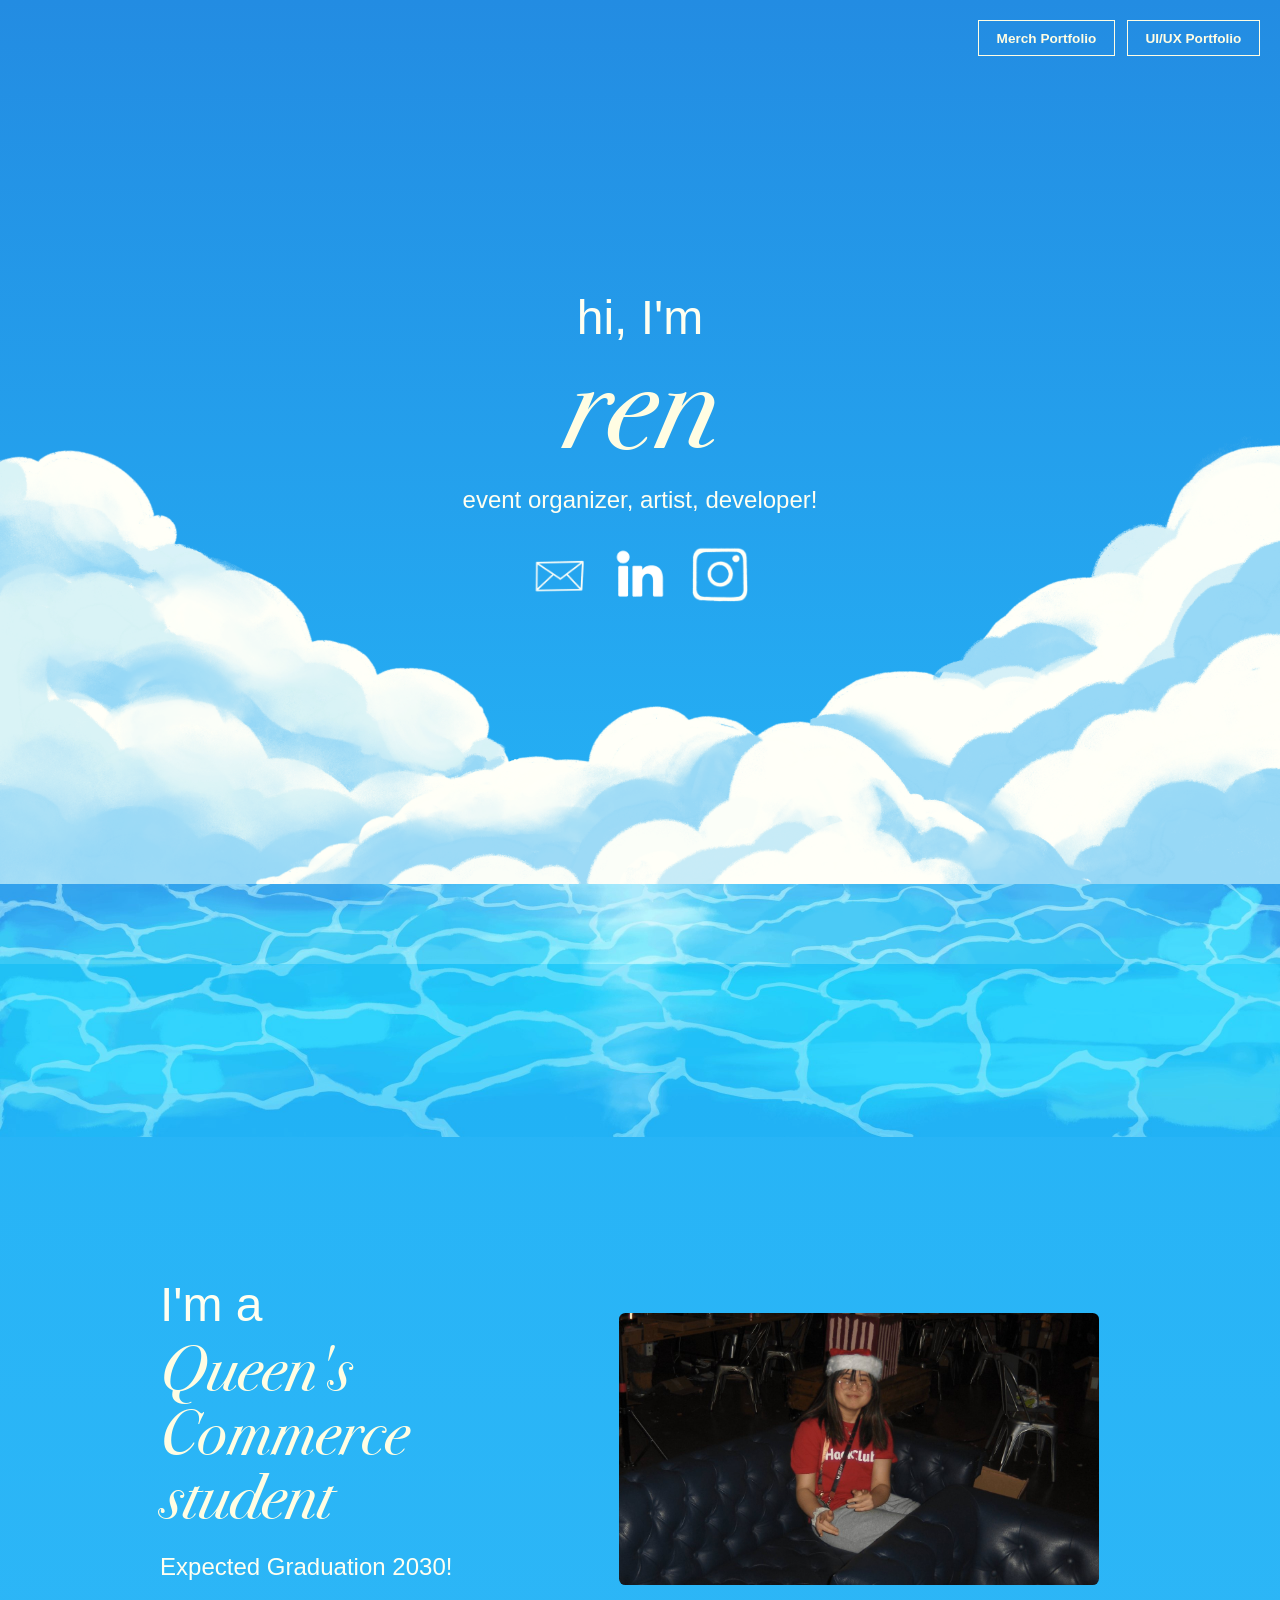
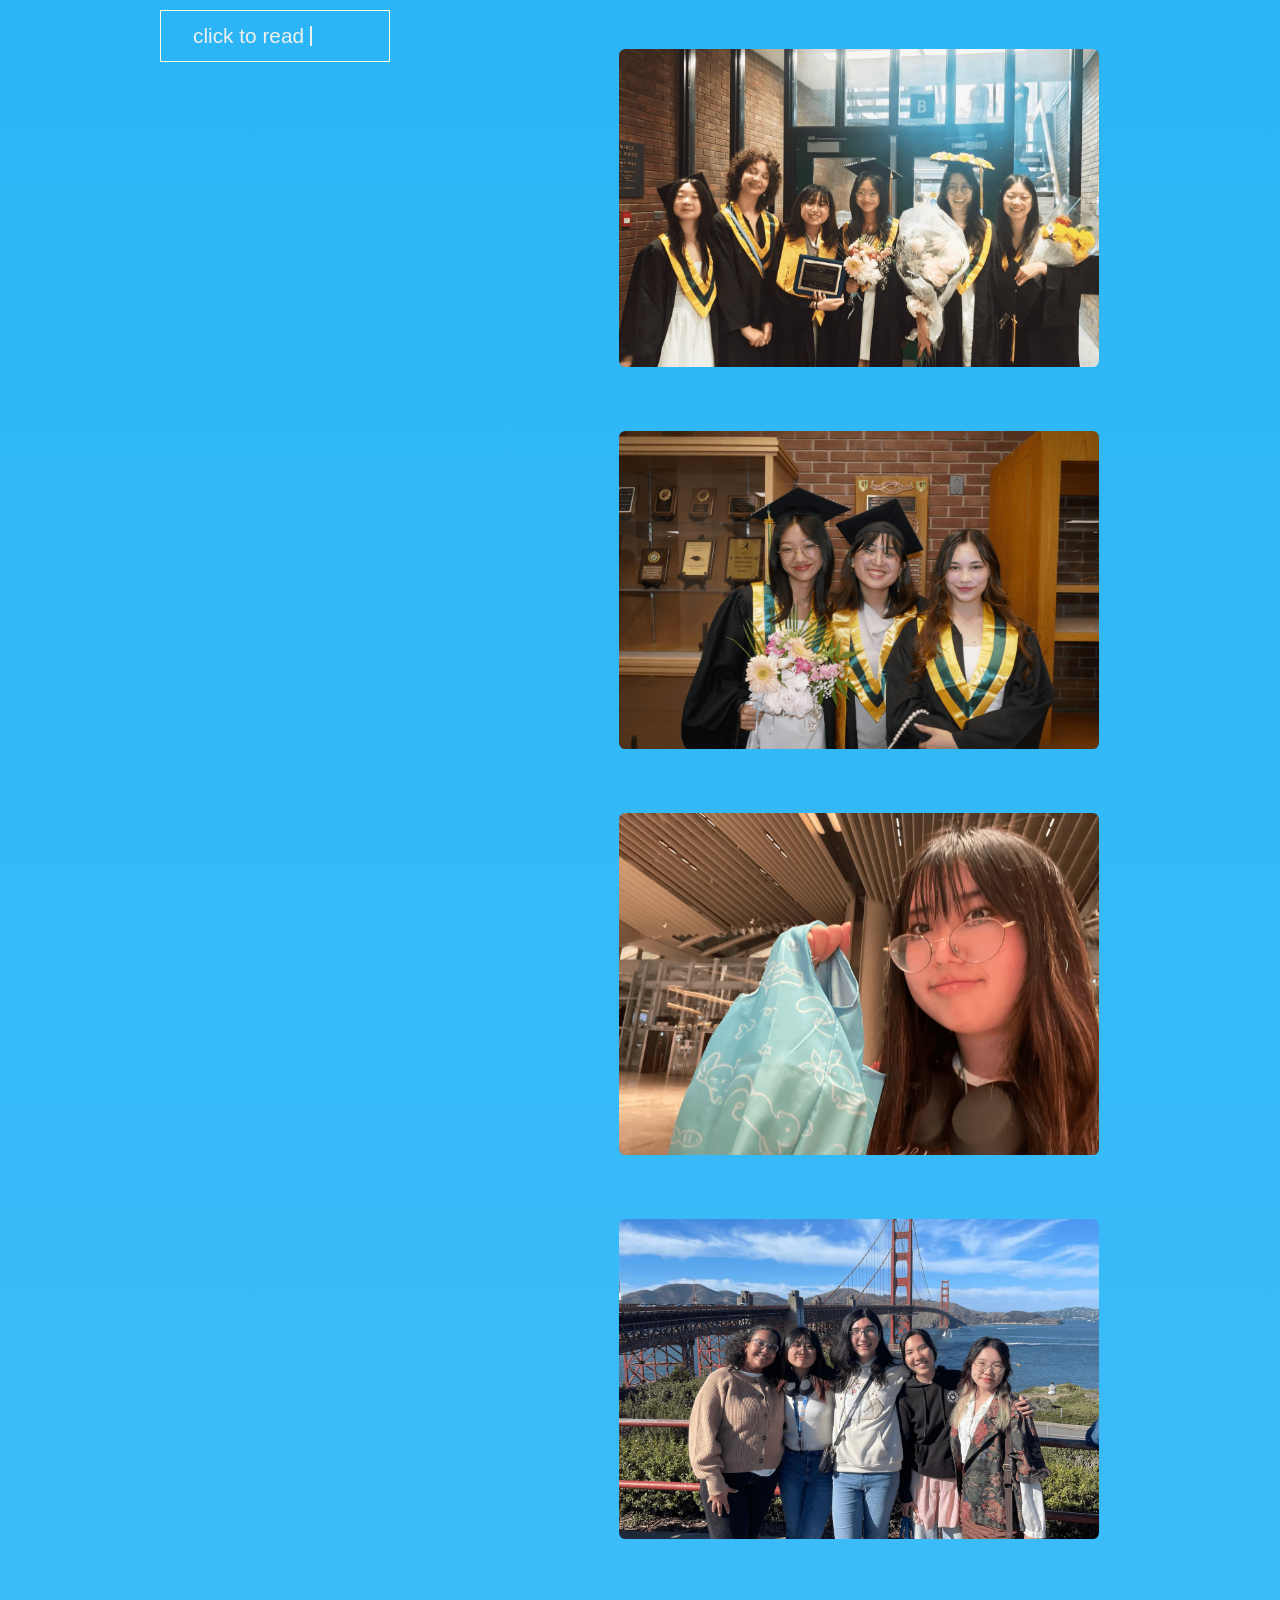
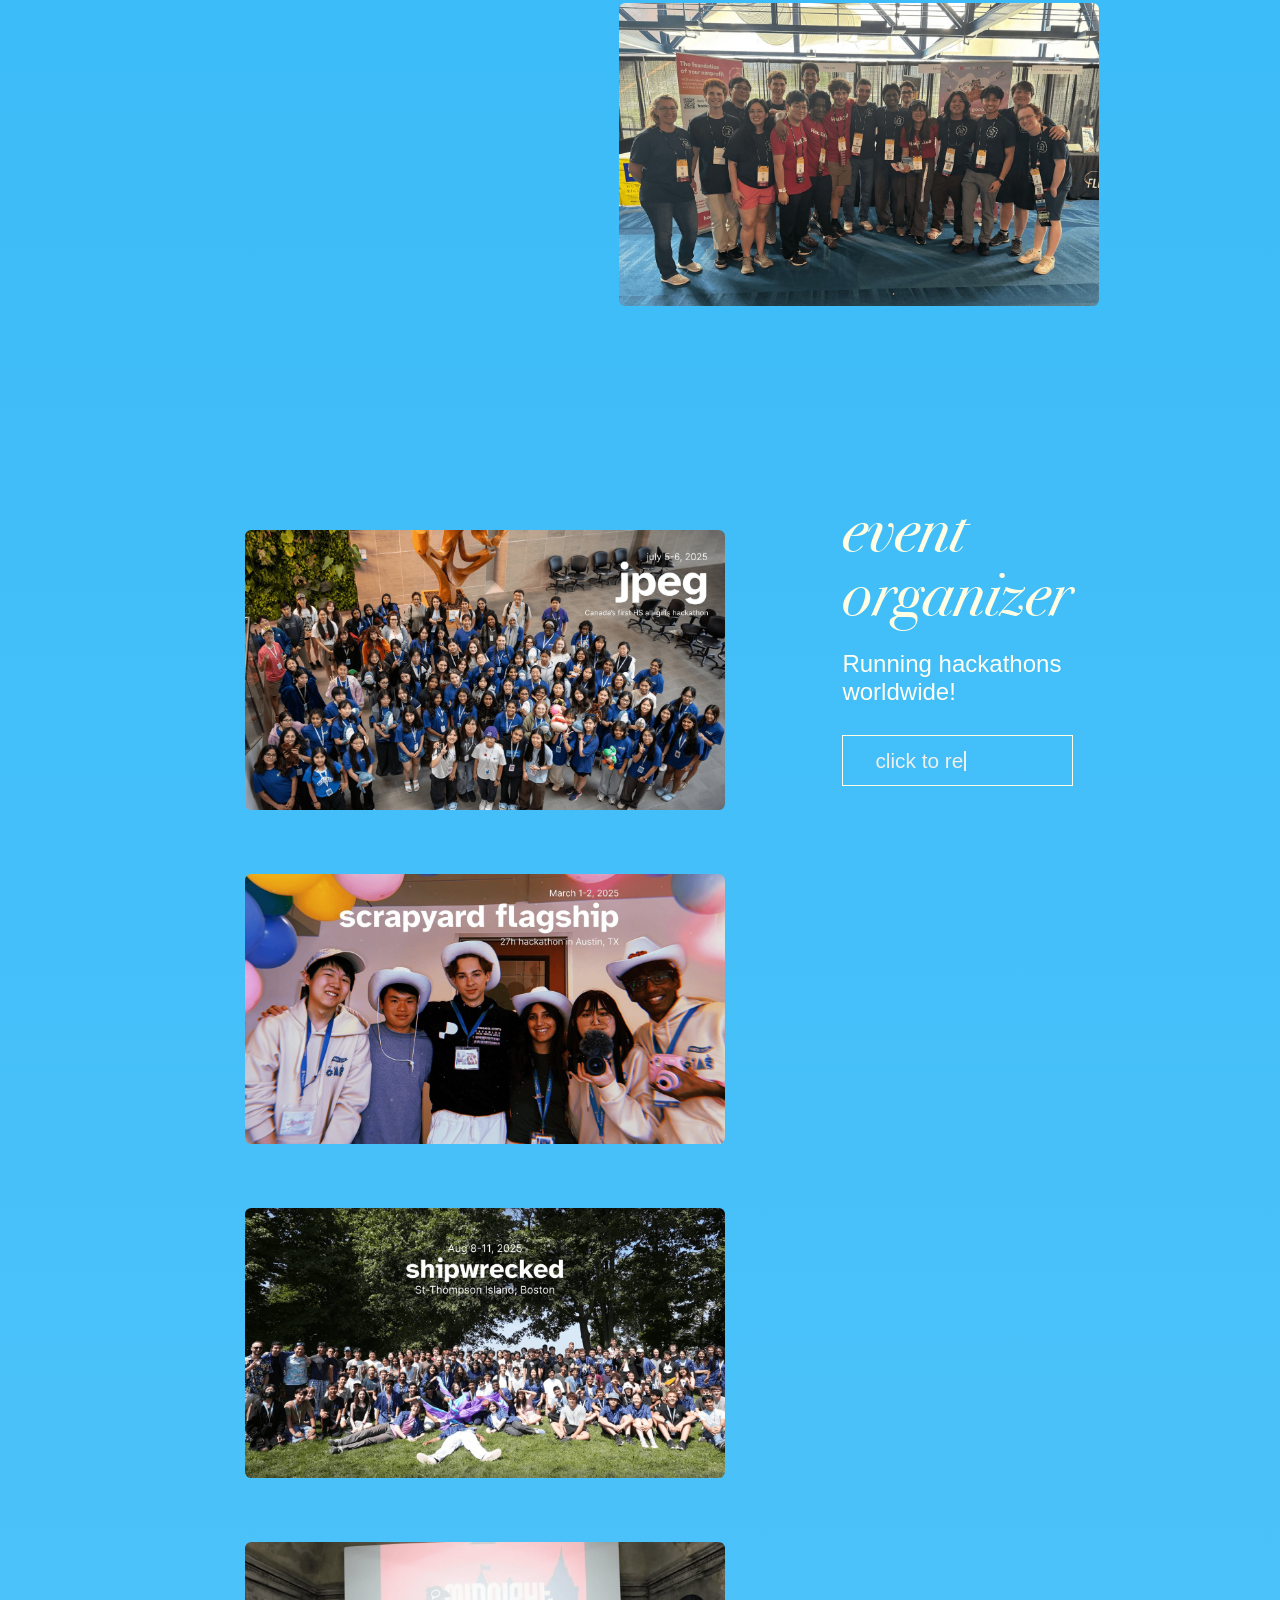
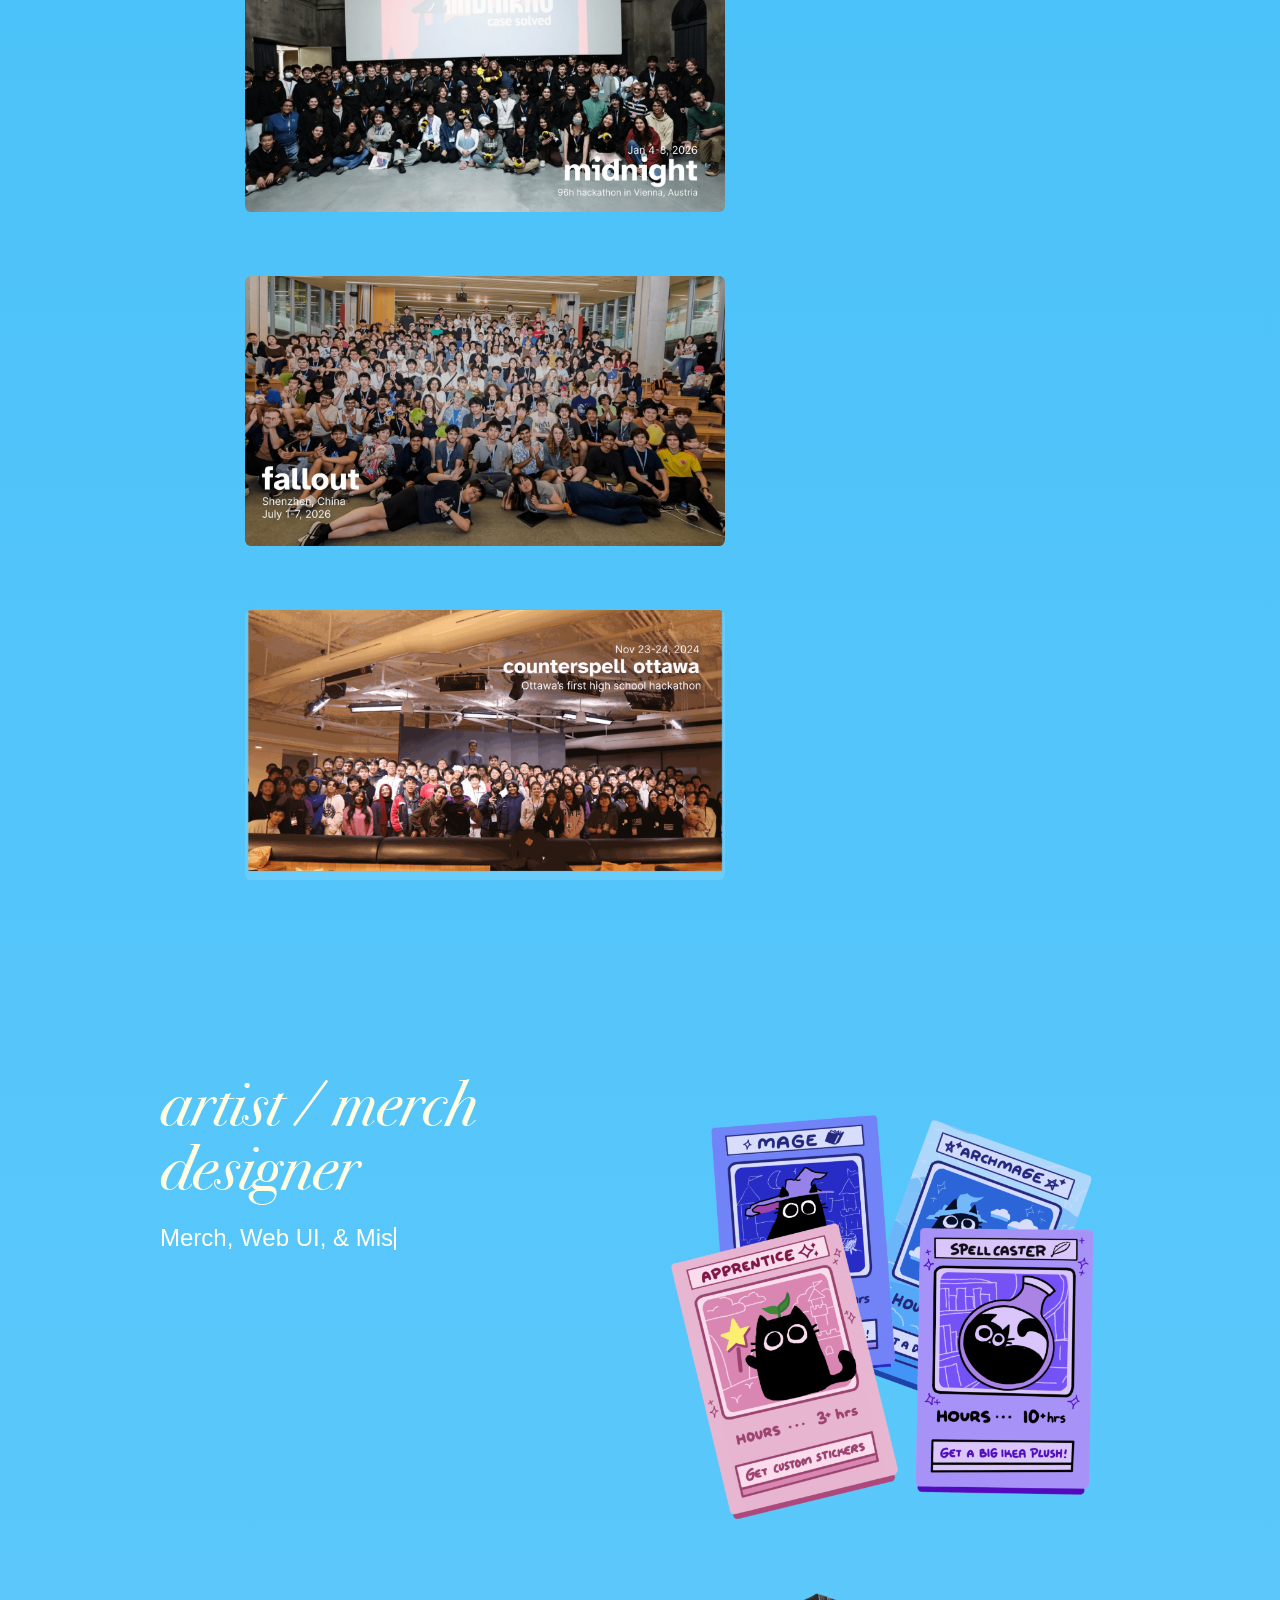
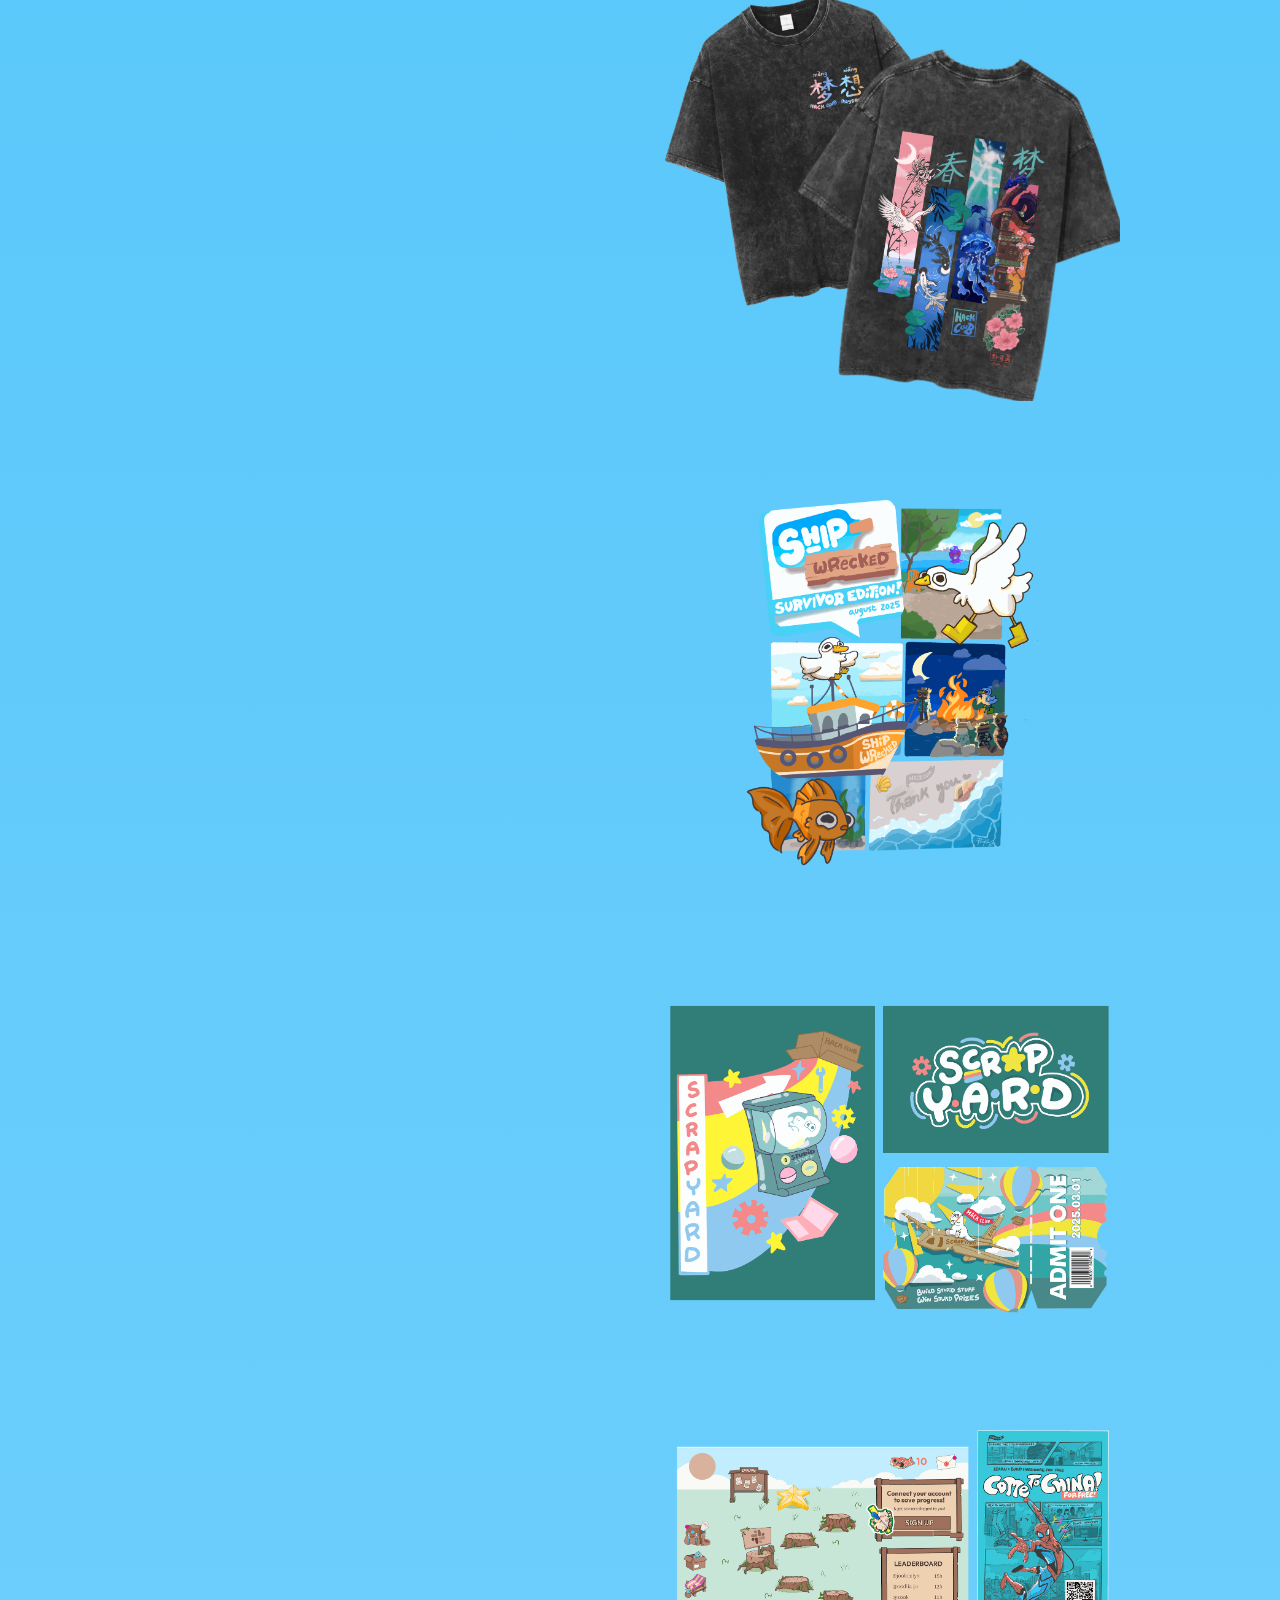
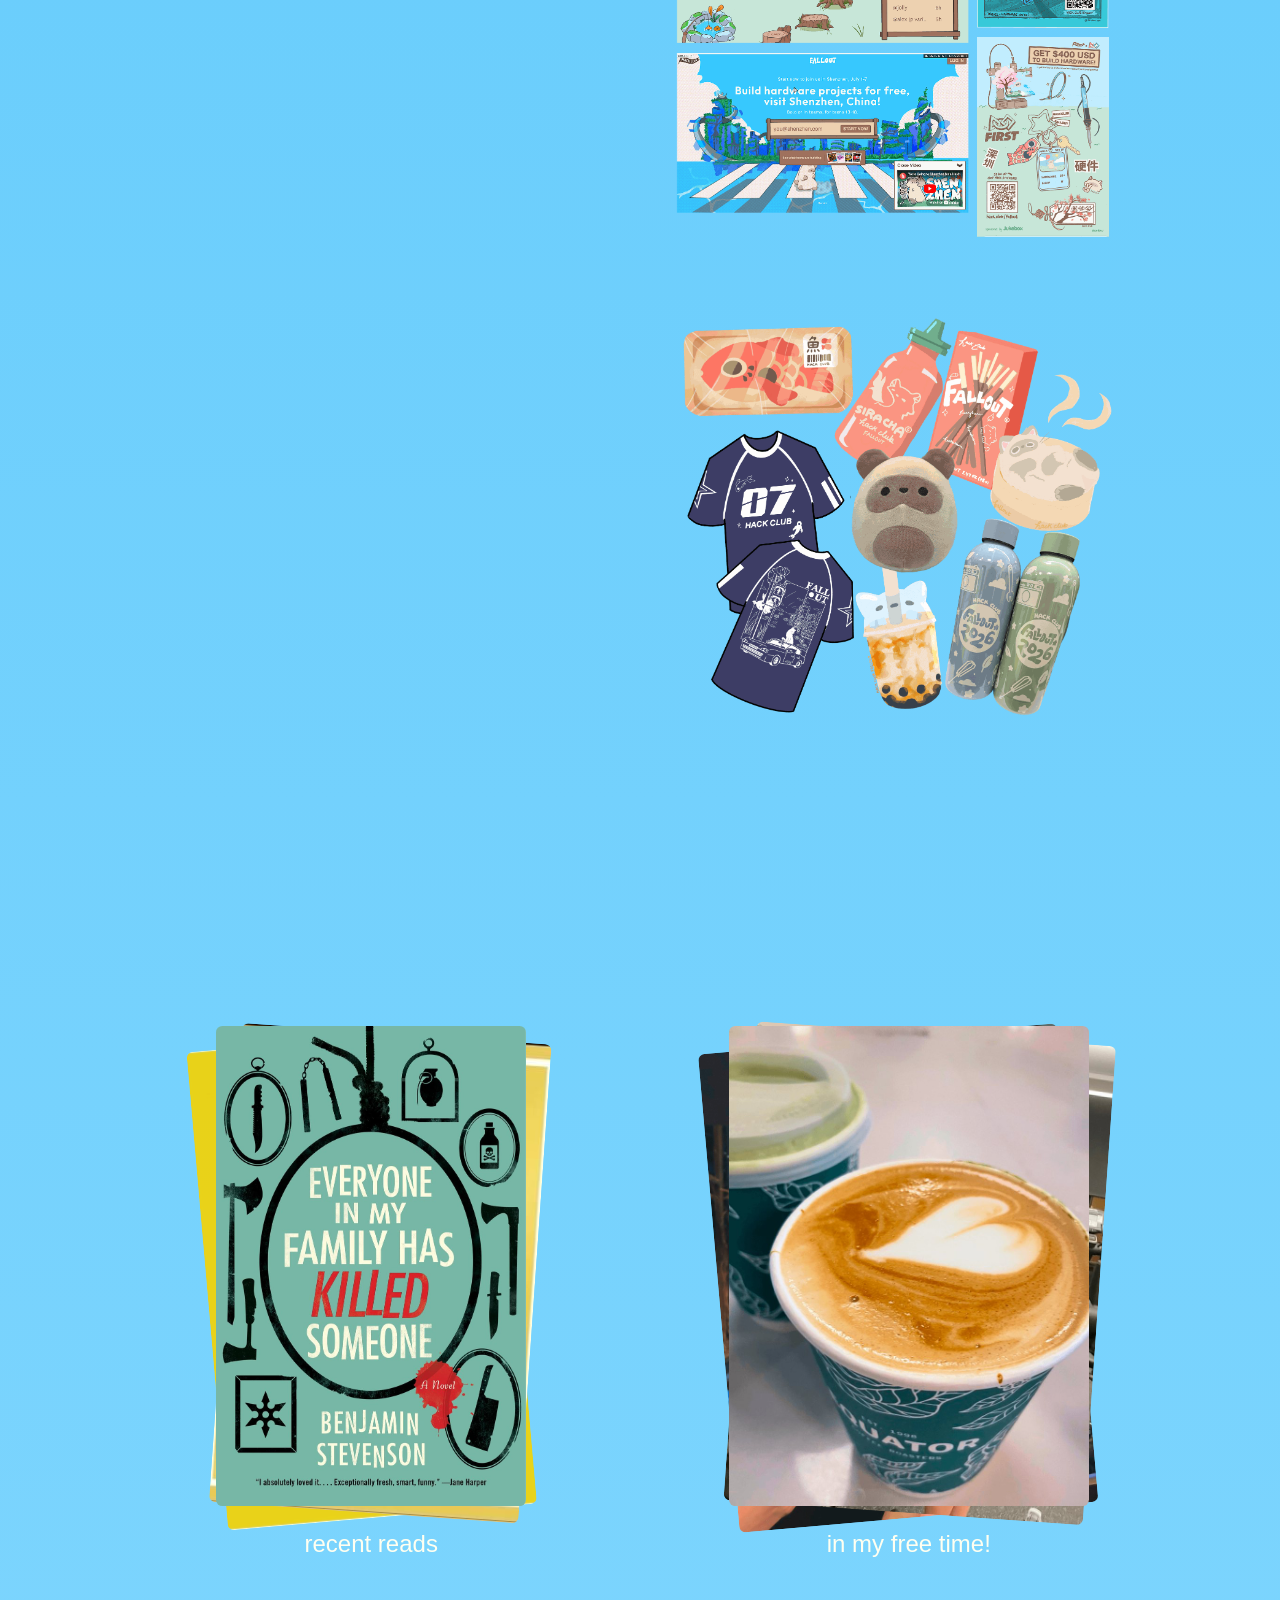
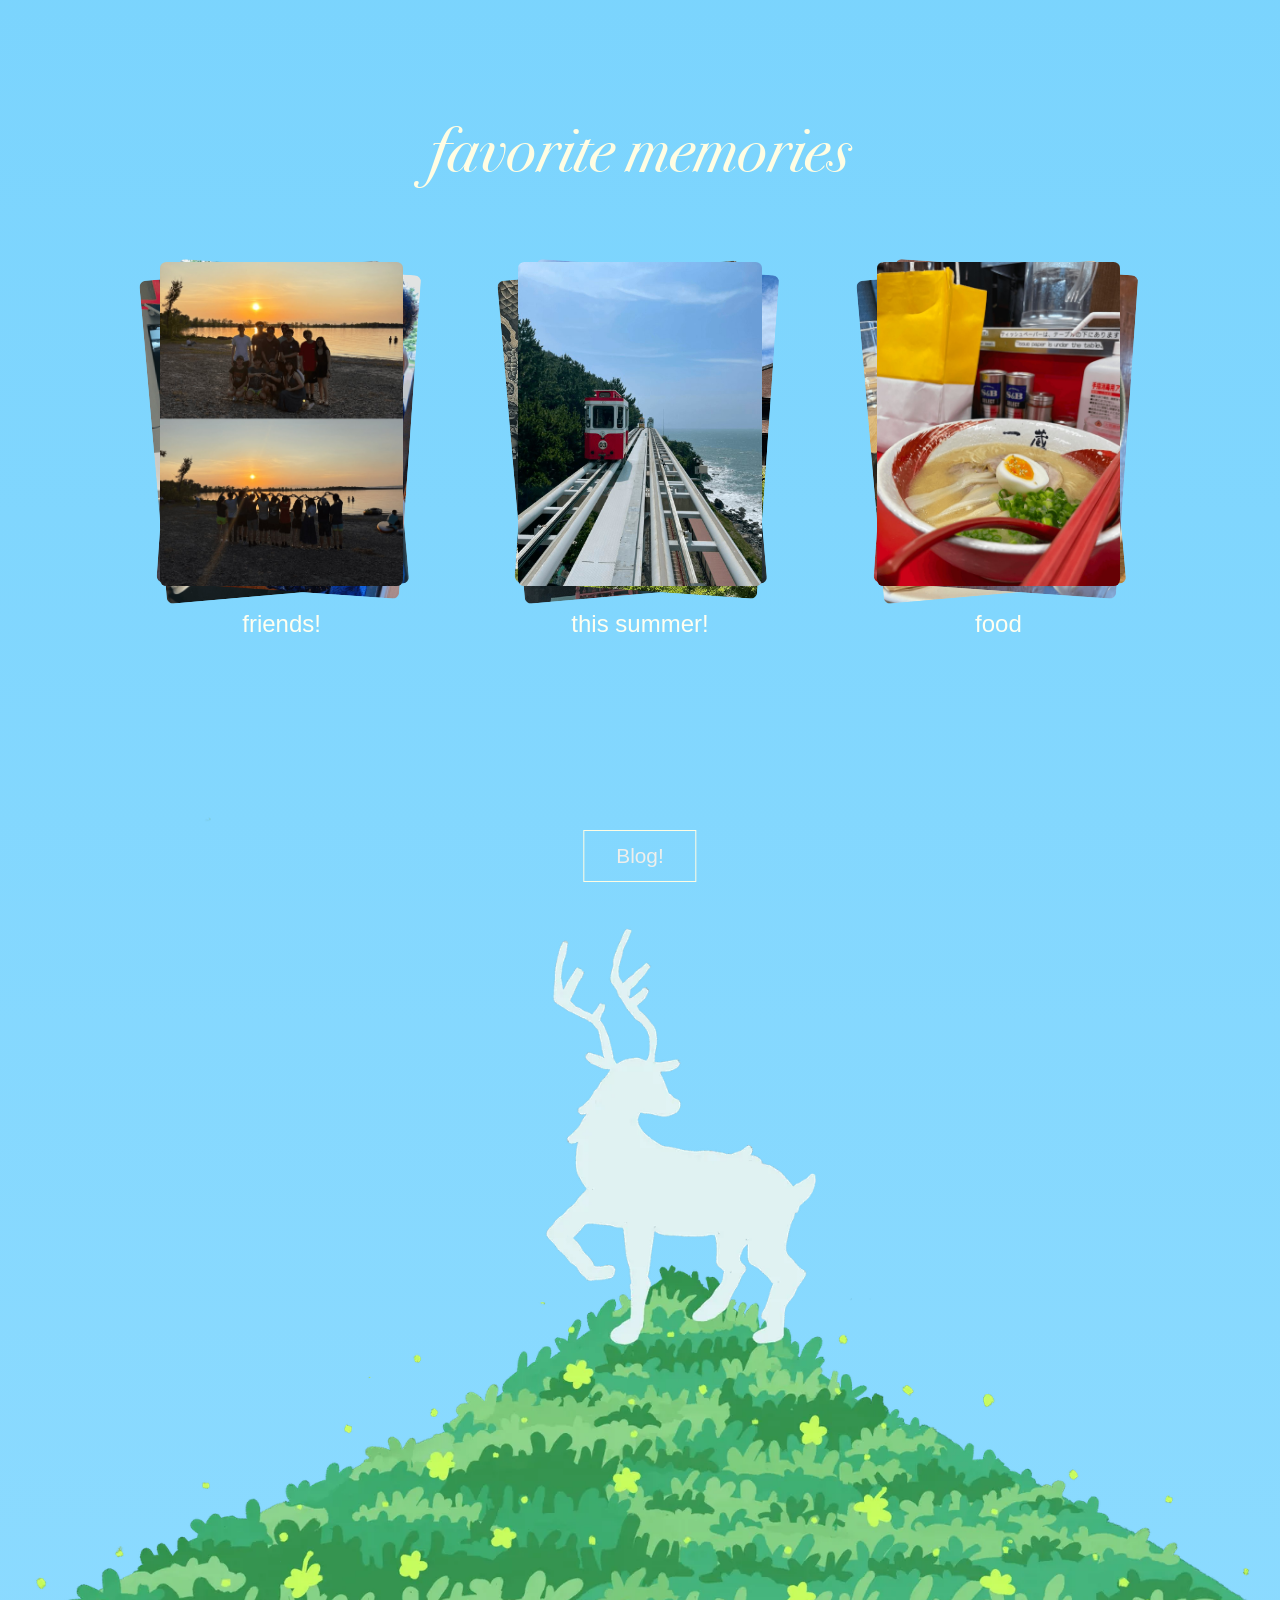
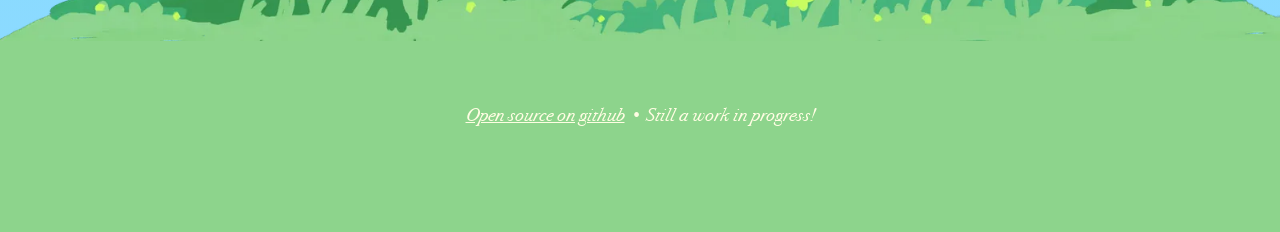
==== commit 5280f33d: "ui ux page" ====
--- a/index.html
+++ b/index.html
@@ -34,6 +34,11 @@
   <body>
     <div class="landing">
       <canvas class="shooting-stars" aria-hidden="true"></canvas>
+
+      <nav class="landing-nav" aria-label="Portfolios">
+        <a class="landing-nav-button" href="portfolio.html">Merch Portfolio</a>
+        <a class="landing-nav-button" href="uiux.html">UI/UX Portfolio</a>
+      </nav>
 
       <div class="landing-text">
         <div class="subtitle">
@@ -211,11 +216,7 @@
           <div class="body">Merch, Web UI, & Misc.</div>
           <a class="forward-button" href="portfolio.html"> My portfolio!</a>
           <!-- a daily perspective drill (draw.html), opens in a new tab -->
-          <a
-            class="draw-invite"
-            href="draw.html"
-            target="_blank"
-            rel="noopener"
+          <a class="draw-invite" href="draw.html" target="_blank" rel="noopener"
             >practice drawing boxes with me!</a
           >
         </div>
--- a/css/style.css
+++ b/css/style.css
@@ -3020,3 +3020,191 @@
 .draw-invite:hover{
     transform:translateX(4px);
 }
+
+/* ---------- Top-right portfolio buttons (index.html) ---------- */
+.landing-nav{
+    position:absolute;
+    top:1.25rem;
+    right:1.25rem;
+    z-index:2;
+    display:flex;
+    gap:0.75rem;
+}
+
+.landing-nav-button{
+    padding:0.6rem 1.1rem;
+    border:1px solid #fffde3;
+    color:#fffde3;
+    text-decoration:none;
+    font-family:Verdana, Geneva, Tahoma, sans-serif;
+    font-size:0.85rem;
+    font-weight:700;
+    transition:transform 0.3s ease-out, background-color 0.3s ease-out;
+}
+
+.landing-nav-button:hover,
+.landing-nav-button:focus-visible{
+    transform:scale(1.08);
+    background:rgba(255, 253, 227, 0.12);
+}
+
+@media (max-width:560px){
+    .landing-nav{
+        flex-direction:column;
+        align-items:flex-end;
+        gap:0.5rem;
+    }
+    .landing-nav-button{
+        font-size:0.75rem;
+        padding:0.5rem 0.8rem;
+    }
+}
+
+/* ---------- UI/UX portfolio page (uiux.html) ---------- */
+.uiux-page{
+    min-height:100vh;
+    background:#4A98E3;
+}
+
+.uiux-main{
+    position:relative;
+    max-width:72rem;
+    margin:0 auto;
+    padding:5rem 1.5rem 6rem;
+    box-sizing:border-box;
+}
+
+.uiux-title{
+    margin:0 0 3rem;
+    text-align:center;
+    font-family:"Libertinus Serif", serif;
+    font-style:italic;
+    font-weight:400;
+    font-size:clamp(1.8rem, 4vw, 2.4rem);
+}
+
+.uiux-grid{
+    list-style:none;
+    margin:0;
+    padding:0;
+    display:grid;
+    grid-template-columns:repeat(3, minmax(0, 1fr));
+    gap:3rem 2.75rem;
+}
+
+.uiux-item{
+    display:flex;
+    flex-direction:column;
+    align-items:center;
+    gap:0.6rem;
+}
+
+.uiux-card{
+    position:relative;
+    display:block;
+    width:100%;
+    aspect-ratio:7 / 4;
+    background:#D9D9D9;
+    text-decoration:none;
+    border-radius:12px;
+    --dx:0px;
+    --dy:0px;
+    transition:transform 0.25s ease-out;
+}
+
+/* solid white border that drifts a few px toward the cursor
+   (js/uiux.js sets --dx / --dy, capped at a small limit each way) */
+.uiux-card::after{
+    content:"";
+    position:absolute;
+    inset:-7px;
+    z-index:1;
+    border:3px solid #fff;
+    border-radius:18px;
+    opacity:0;
+    transform:translate(var(--dx), var(--dy));
+    transition:opacity 0.2s ease-out, transform 0.35s ease-out;
+    pointer-events:none;
+}
+
+.uiux-card:hover,
+.uiux-card:focus-visible{
+    transform:scale(1.05);
+    z-index:1;
+}
+
+.uiux-card:hover::after,
+.uiux-card:focus-visible::after{
+    opacity:1;
+}
+
+.uiux-card:focus-visible{
+    outline:none;
+}
+
+.uiux-card img{
+    display:block;
+    width:100%;
+    height:100%;
+    object-fit:cover;
+    object-position:top;
+    border-radius:inherit;
+}
+
+/* grey box for designs without a screenshot yet */
+.uiux-placeholder{
+    display:flex;
+    width:100%;
+    height:100%;
+    align-items:center;
+    justify-content:center;
+    color:#222;
+    font-family:Verdana, Geneva, Tahoma, sans-serif;
+    font-size:0.95rem;
+}
+
+.uiux-link{
+    color:#fff;
+    font-family:Verdana, Geneva, Tahoma, sans-serif;
+    font-size:0.85rem;
+}
+
+@media (max-width:900px){
+    .uiux-grid{ grid-template-columns:repeat(2, minmax(0, 1fr)); }
+}
+
+@media (max-width:560px){
+    .uiux-grid{ grid-template-columns:1fr; gap:2.5rem; }
+    .uiux-main{ padding:4.5rem 1rem 4rem; }
+}
+
+@media (prefers-reduced-motion:reduce){
+    .uiux-card, .landing-nav-button{ transition:none; }
+}
+
+/* ---------- Return links ("← back home" etc.) get a solid white box ---------- */
+.portfolio-home,
+.blog-home,
+.acad-back a{
+    display:inline-block;
+    padding:0.45rem 1rem;
+    border:2px solid #fff;
+    color:#fff;
+    text-decoration:none;
+    line-height:1.2;
+    transition:transform 0.25s ease-out, background-color 0.25s ease-out;
+}
+
+.portfolio-home:hover,
+.blog-home:hover,
+.acad-back a:hover,
+.portfolio-home:focus-visible,
+.blog-home:focus-visible,
+.acad-back a:focus-visible{
+    transform:scale(1.06);
+    background:rgba(255, 255, 255, 0.12);
+}
+
+@media (prefers-reduced-motion:reduce){
+    .portfolio-home, .blog-home, .acad-back a{ transition:none; }
+}
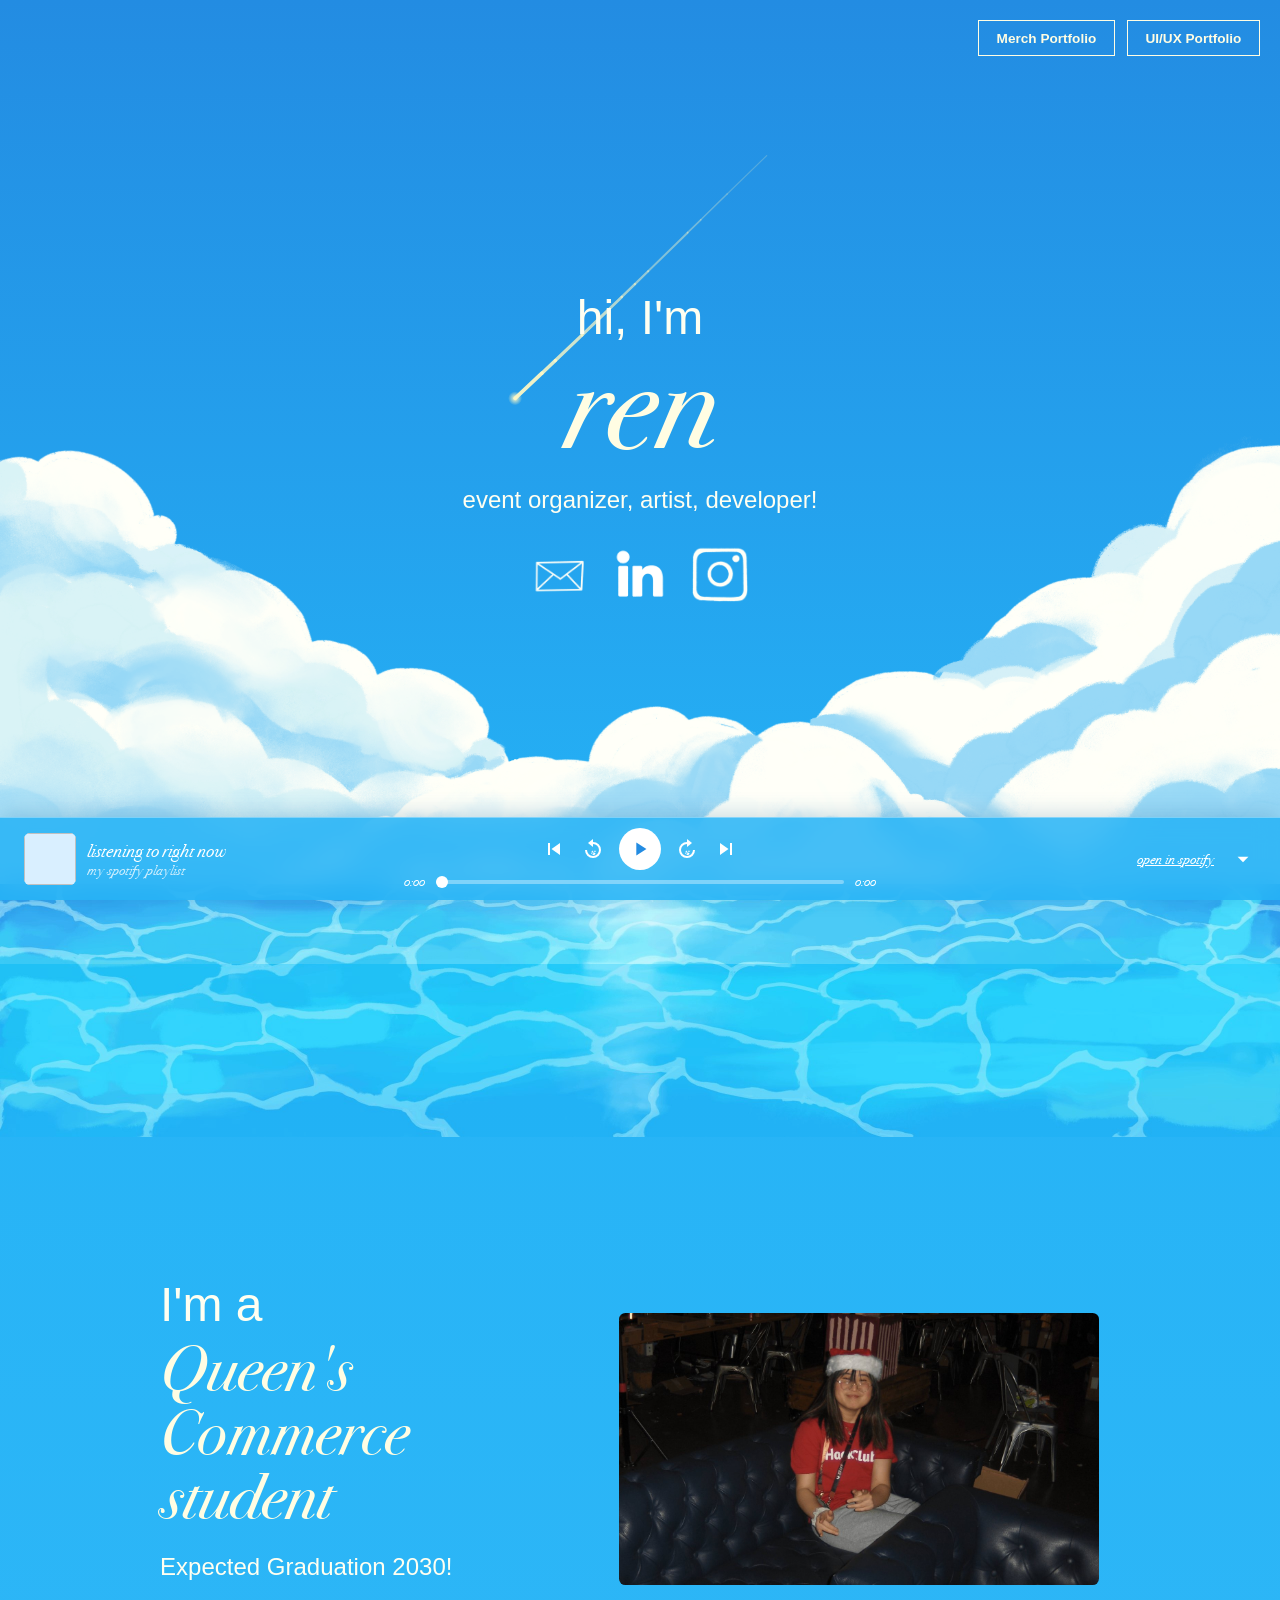
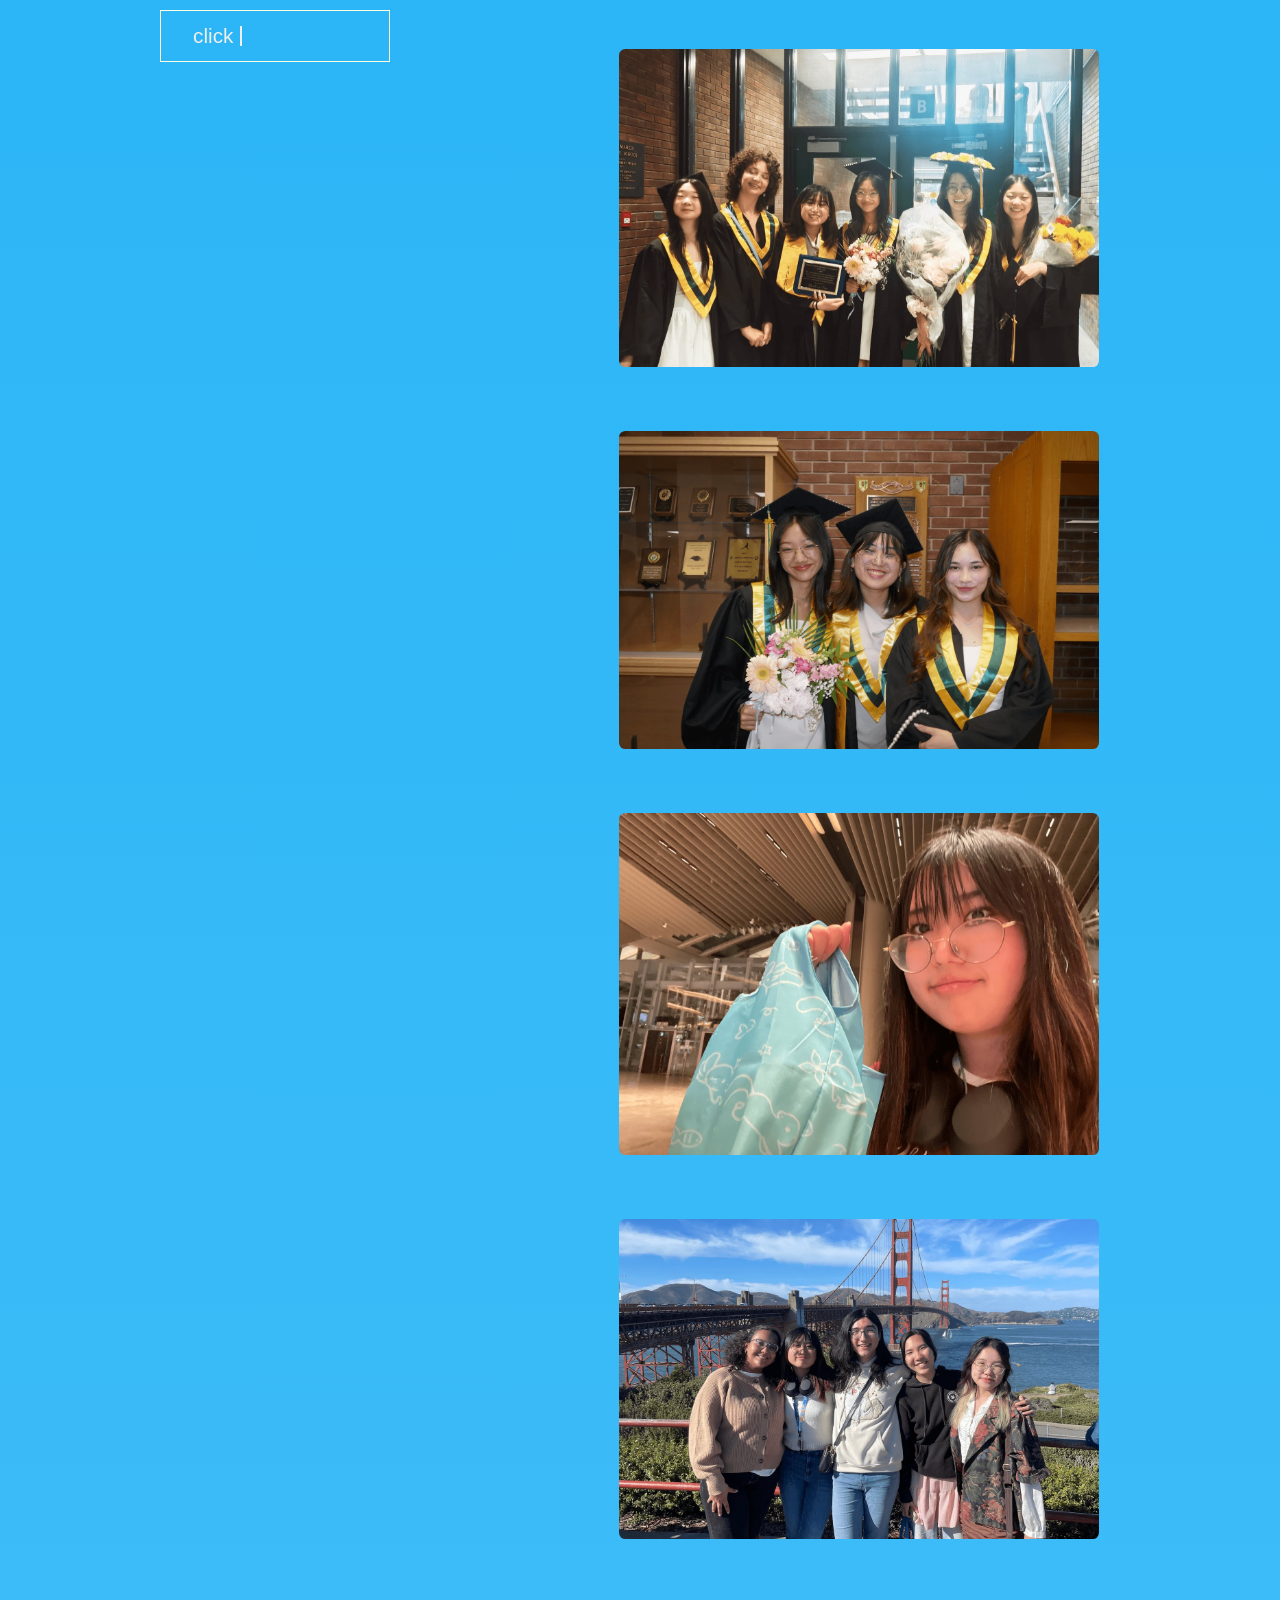
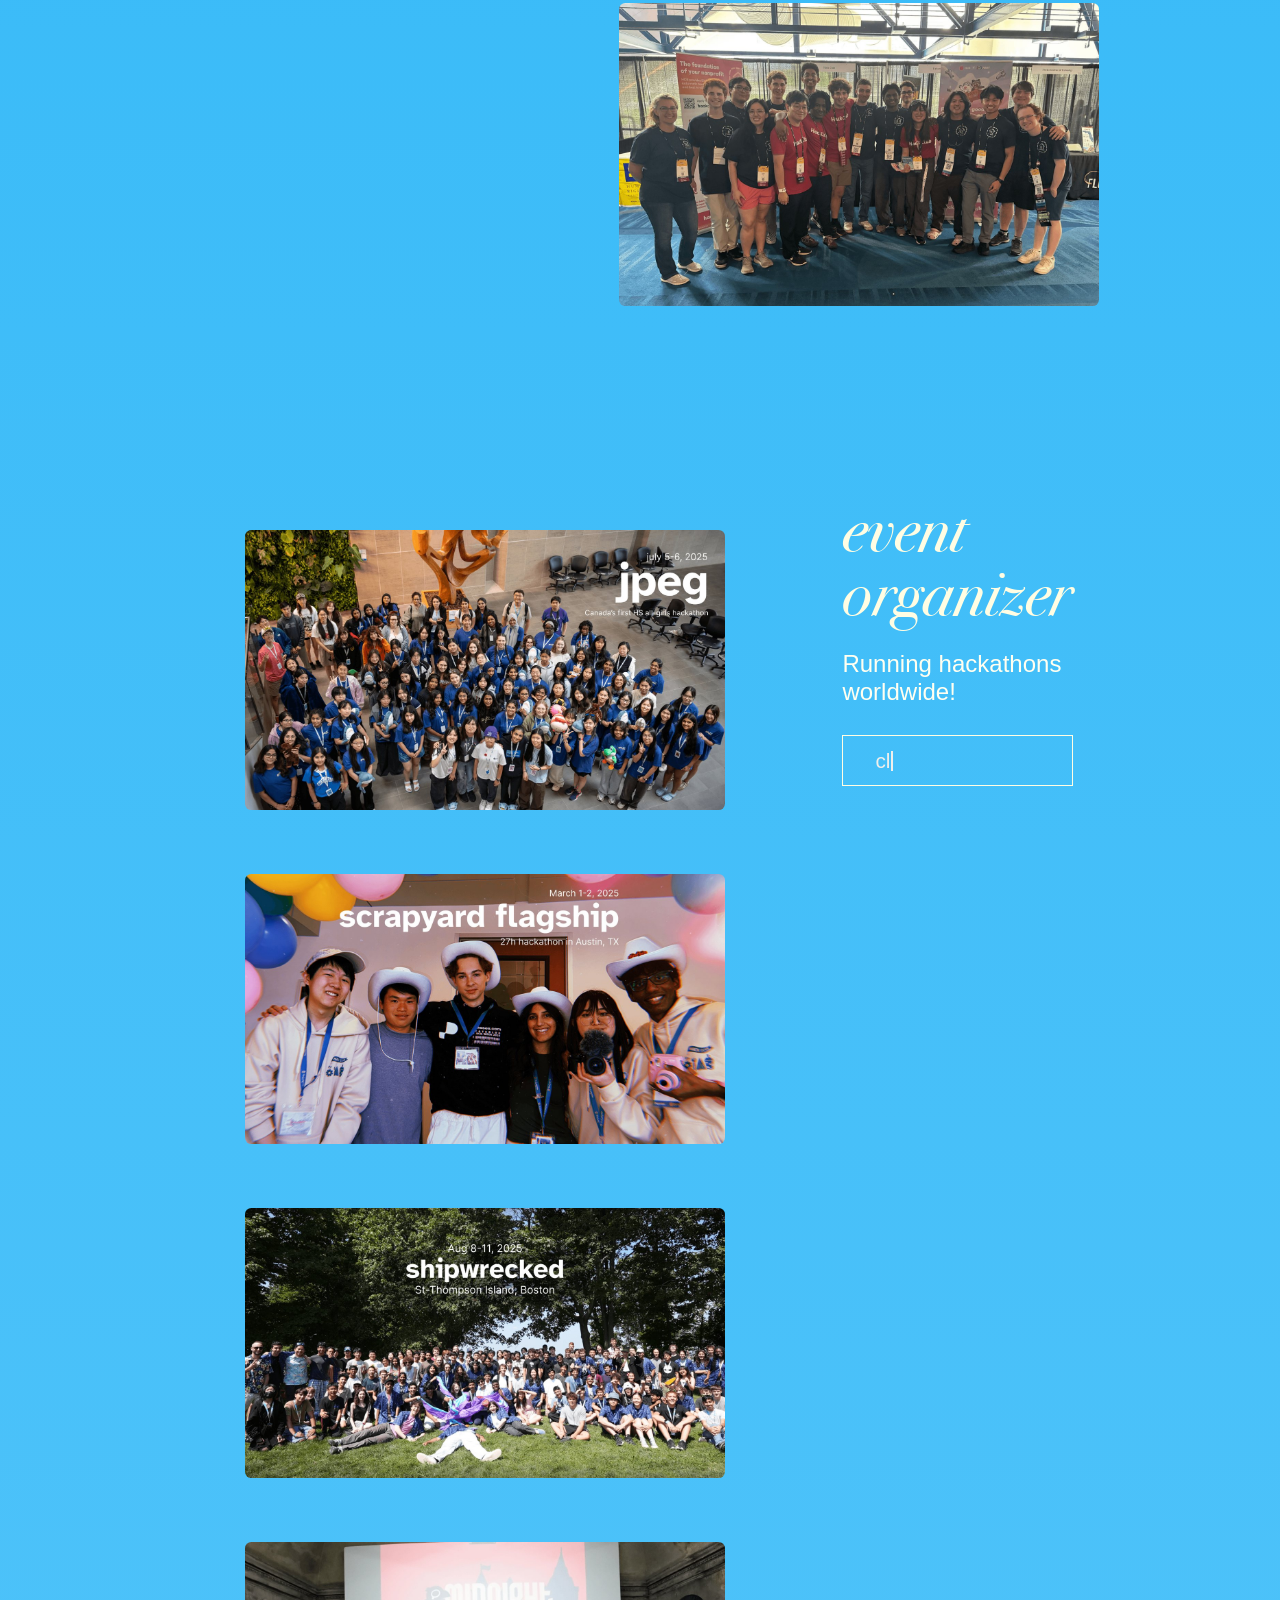
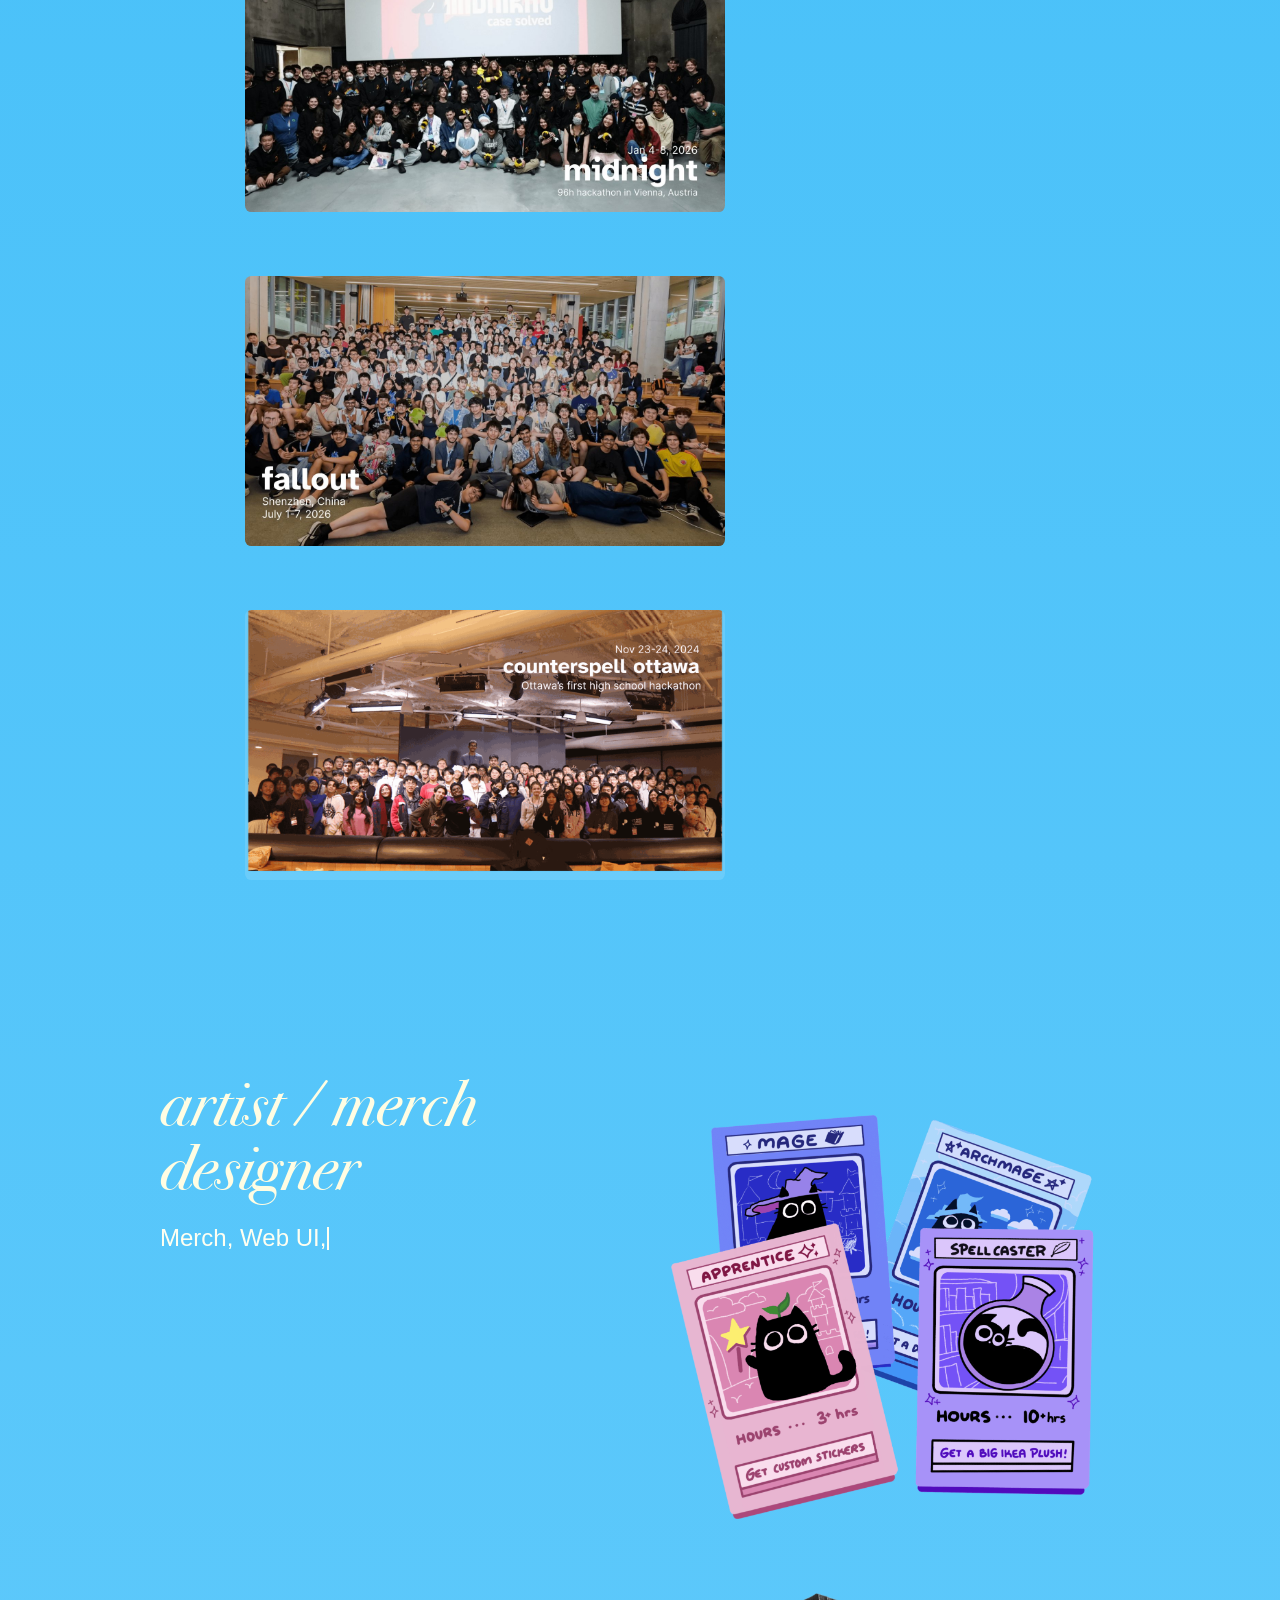
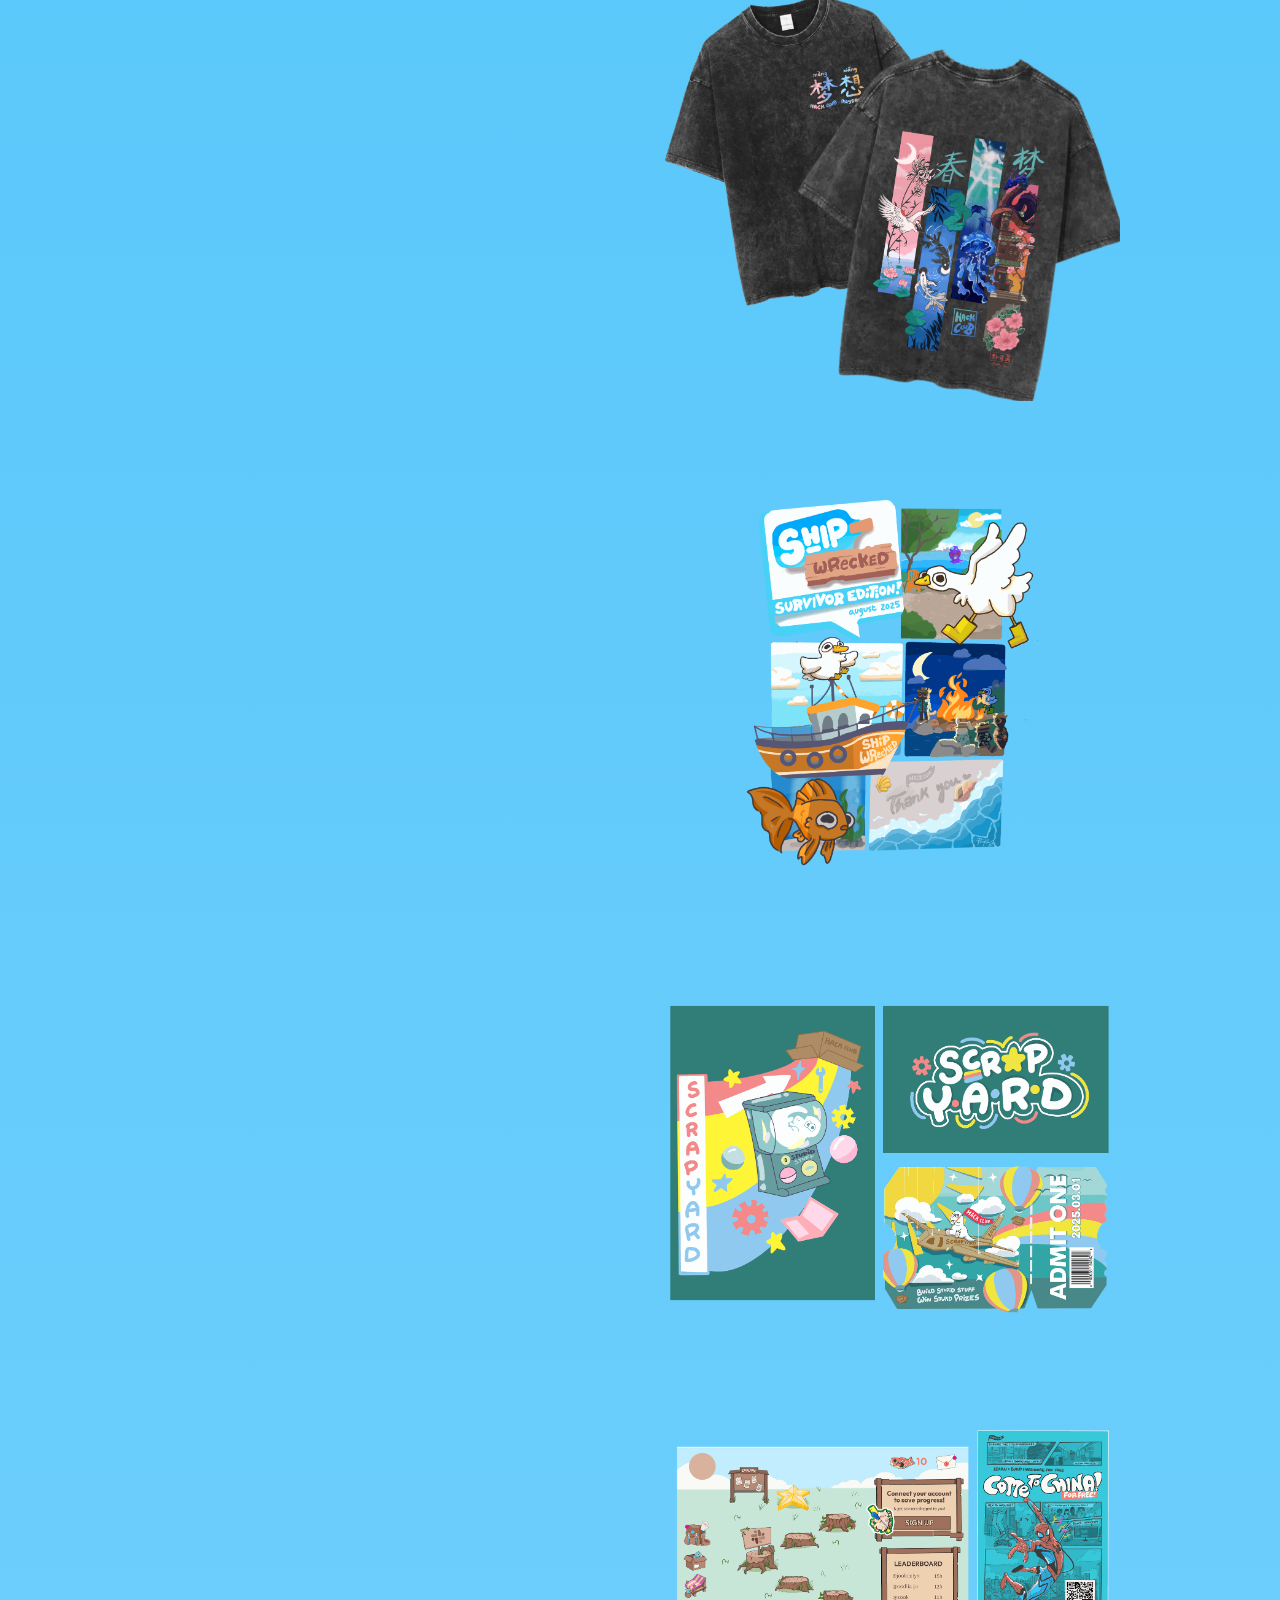
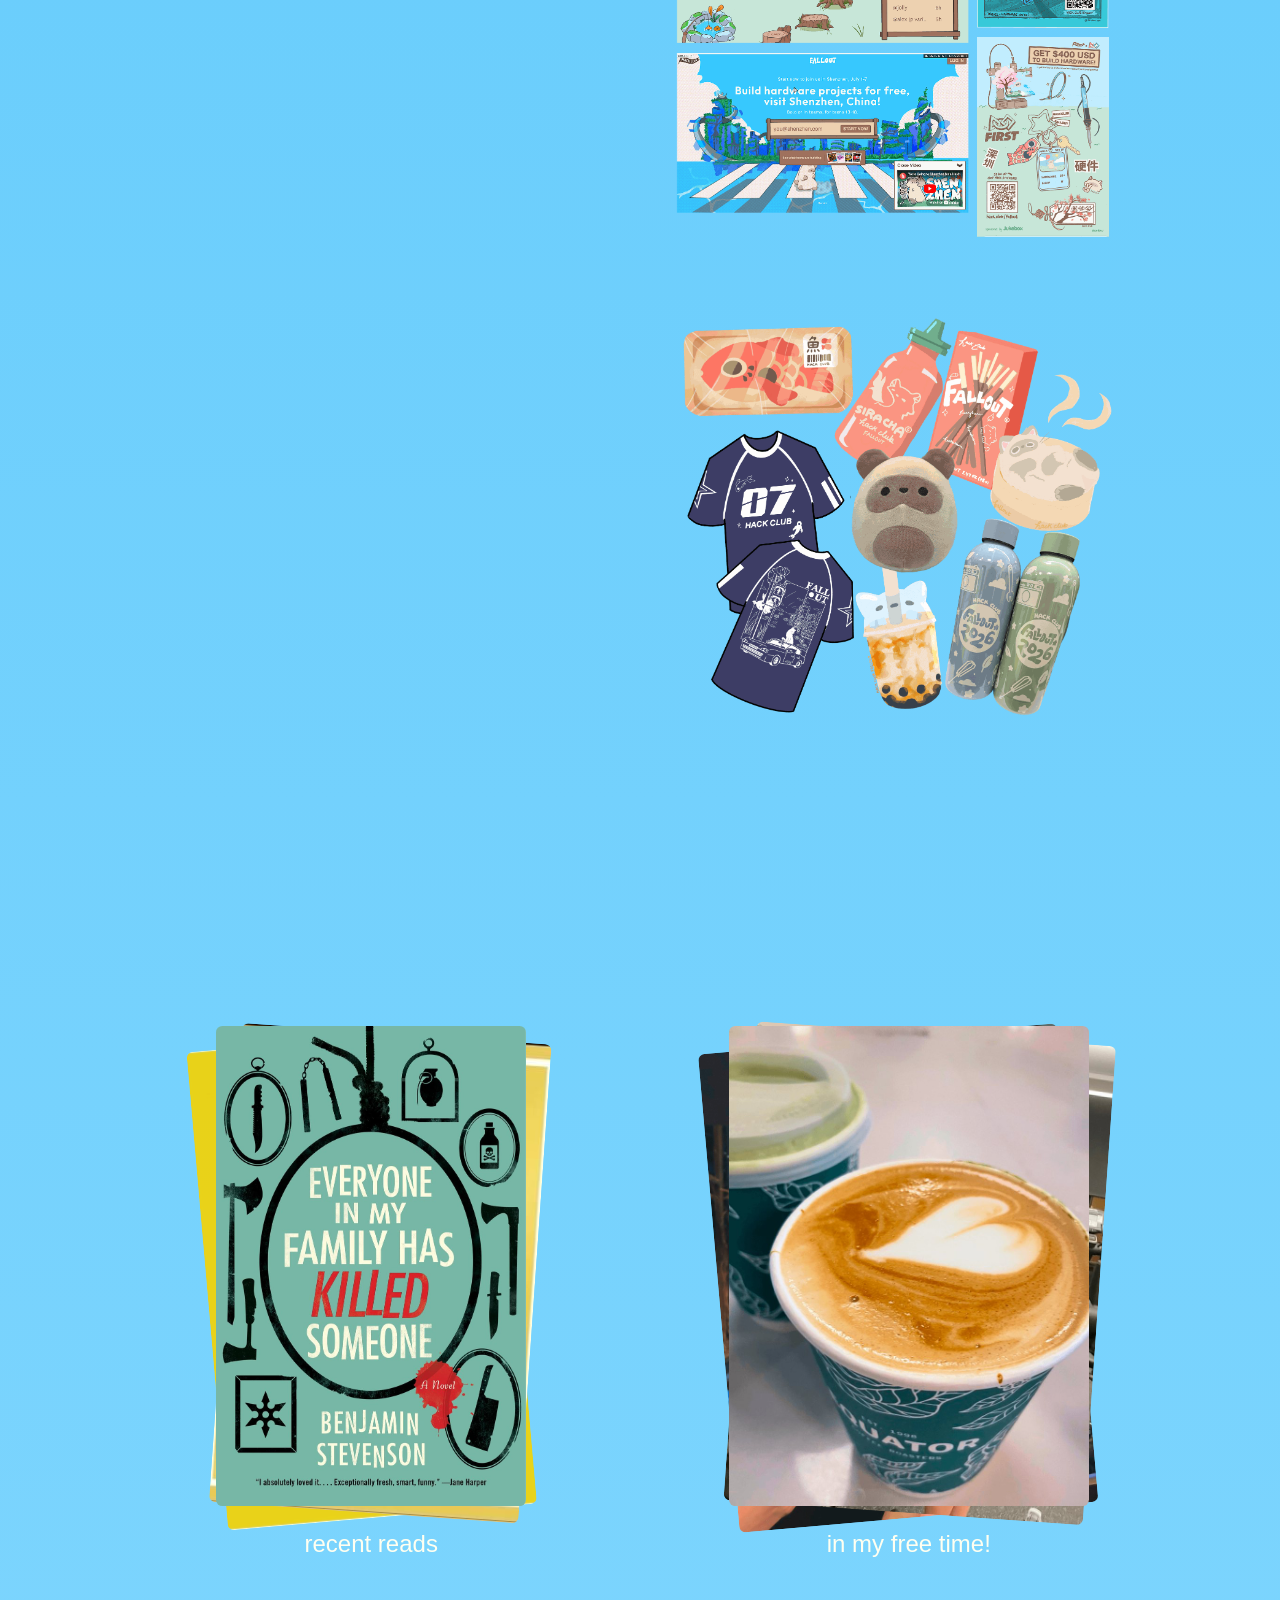
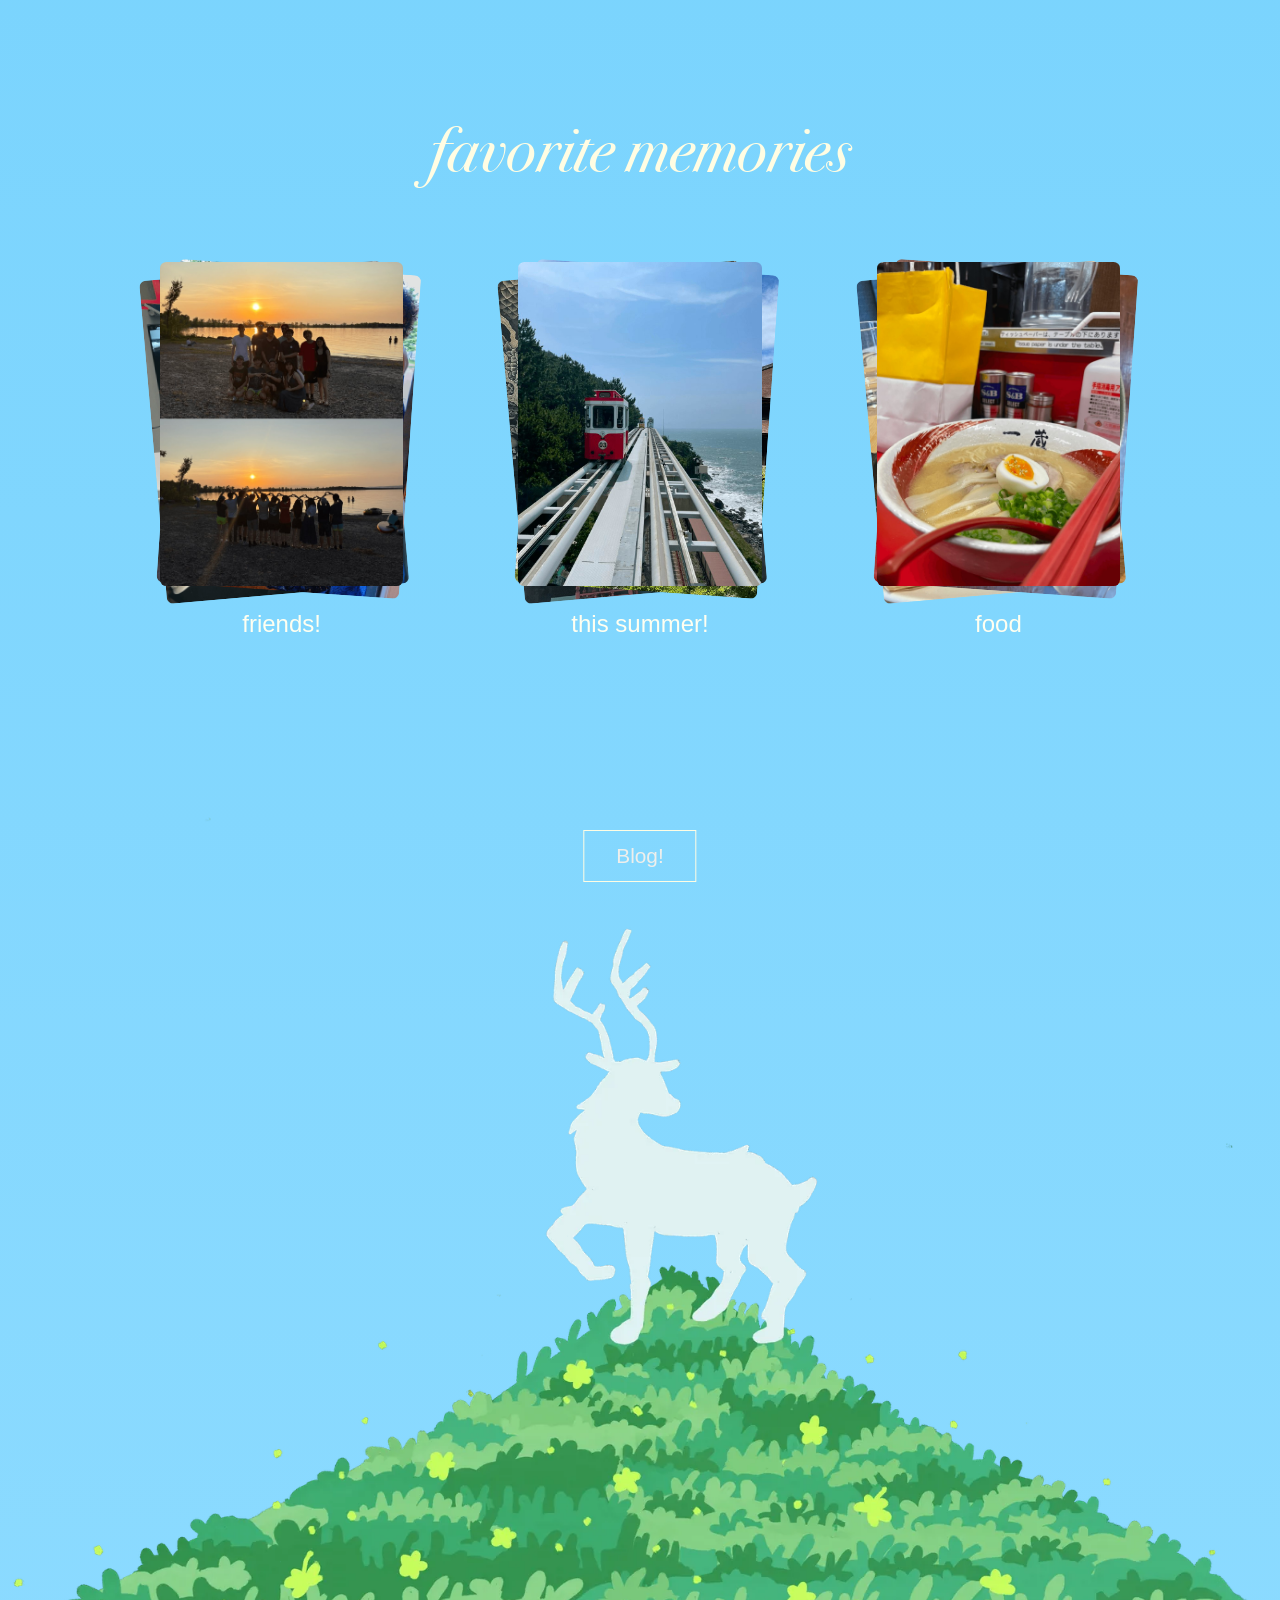
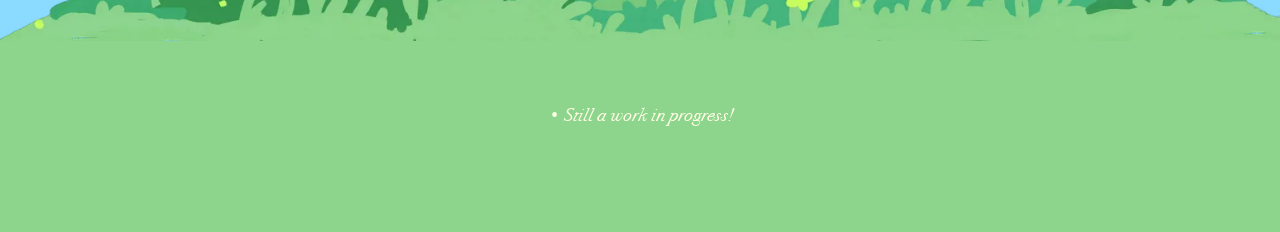
==== commit 4ab1f87f: "update" ====
--- a/index.html
+++ b/index.html
@@ -294,16 +294,7 @@
         </picture>
 
         <a class="forward-button footer-blog" href="blog.html">Blog!</a>
-        <div class="footer-bar">
-          <a
-            class="footer-credit"
-            href="https://github.com/rwsun"
-            target="_blank"
-            rel="noopener"
-            >Open source on github</a
-          >
-          • Still a work in progress!
-        </div>
+        <div class="footer-bar">• Still a work in progress!</div>
       </footer>
 
       <script>
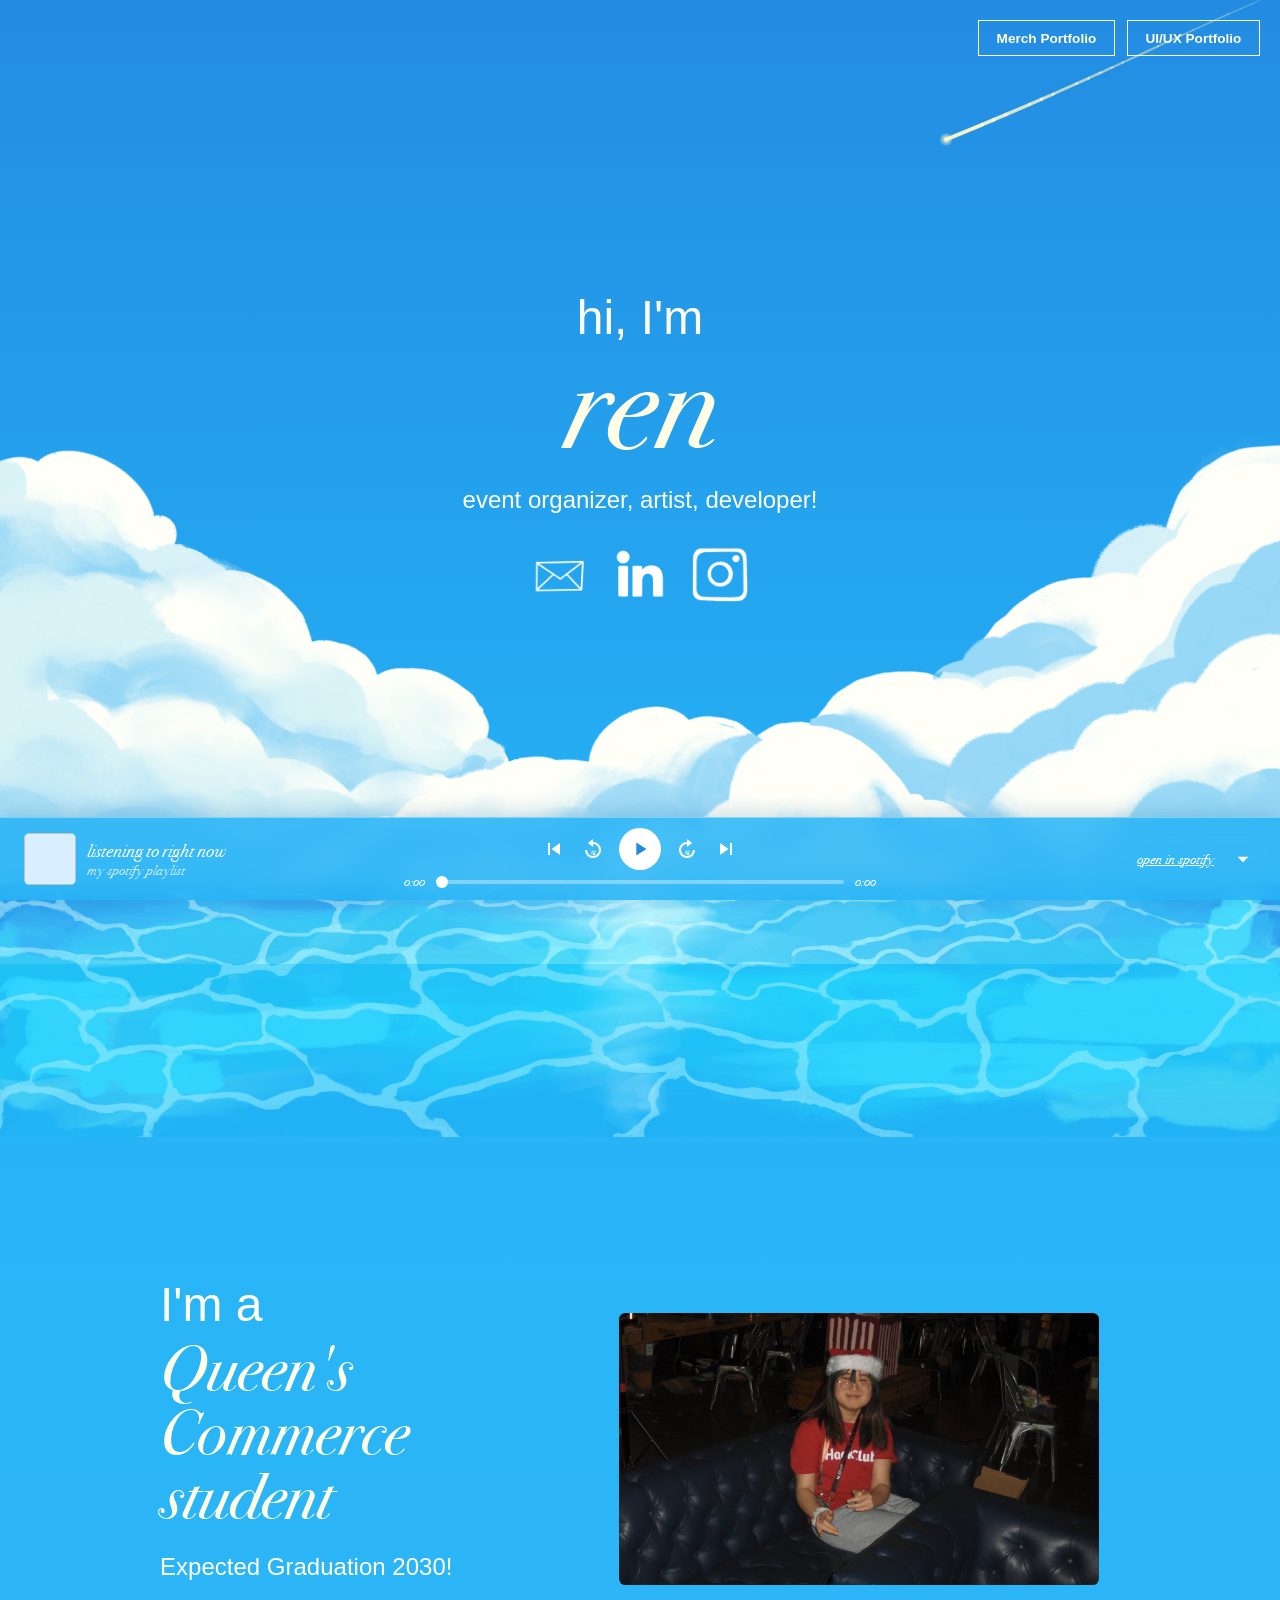
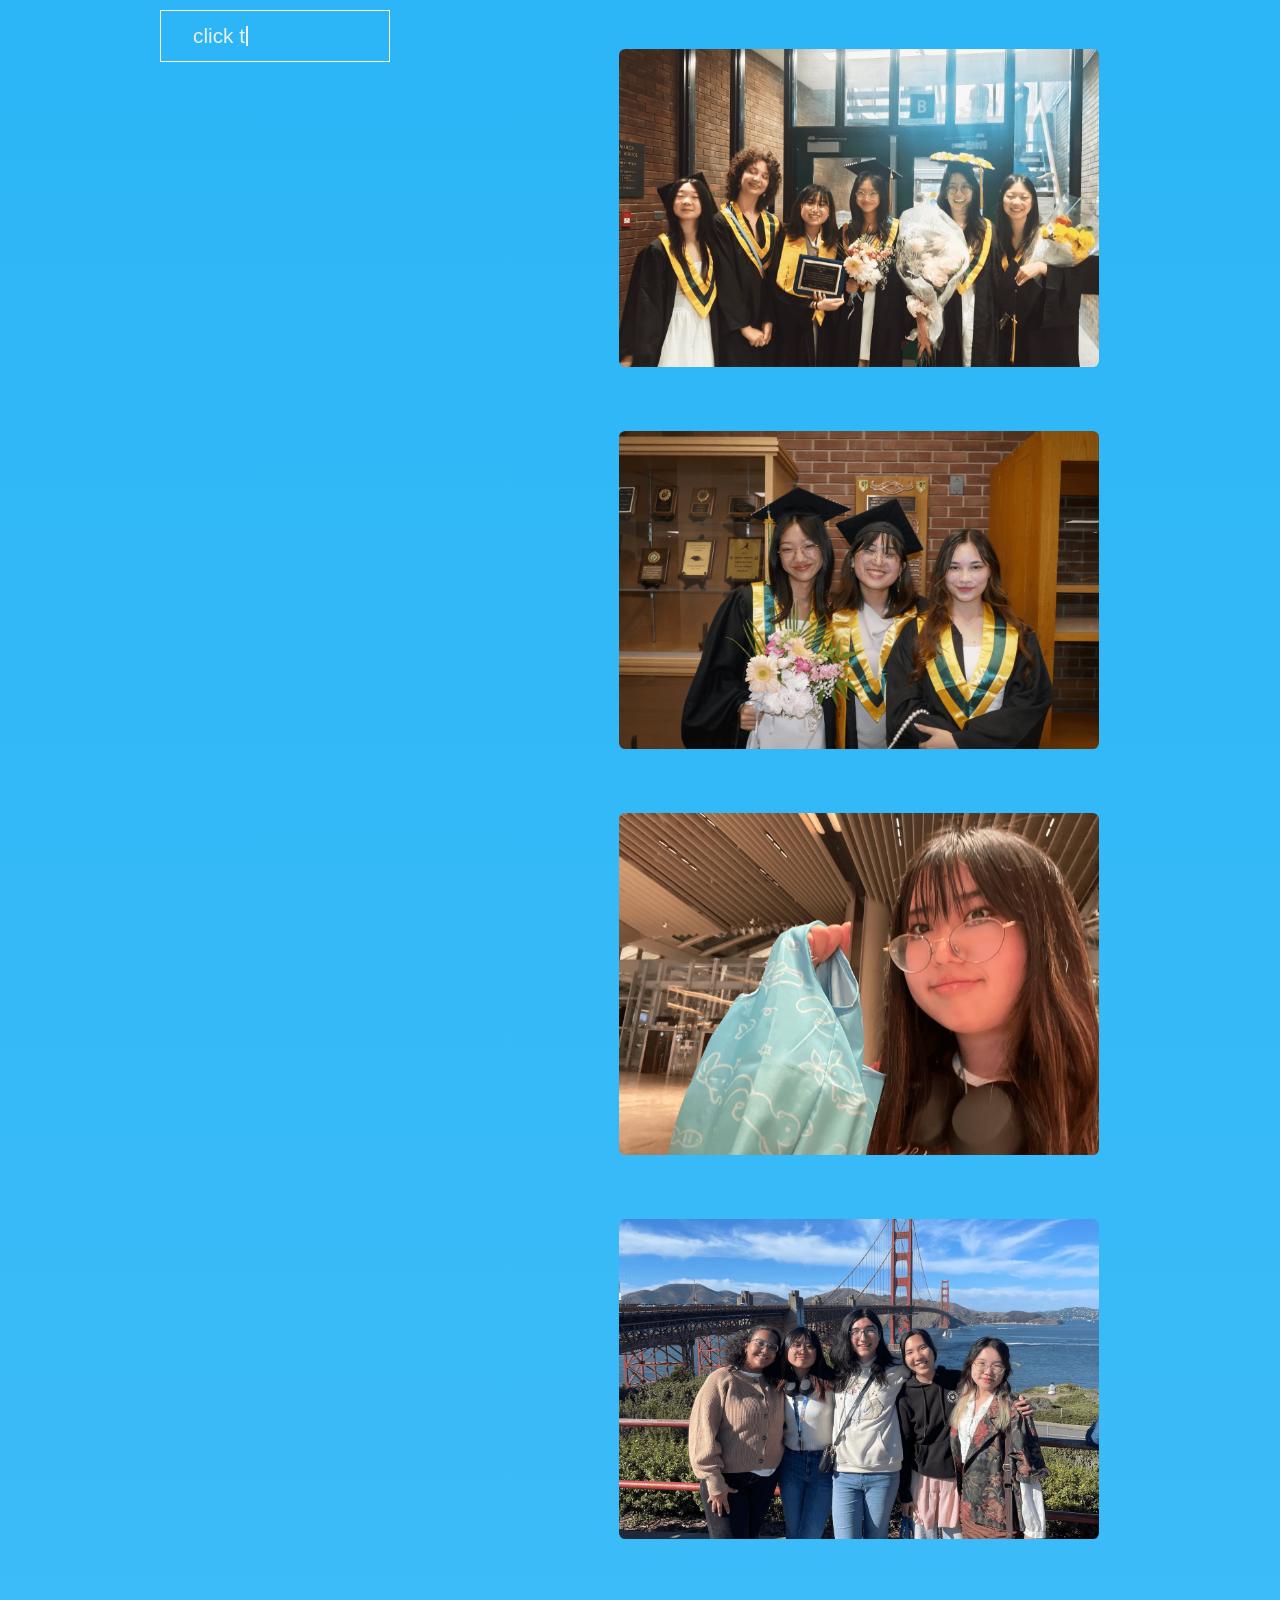
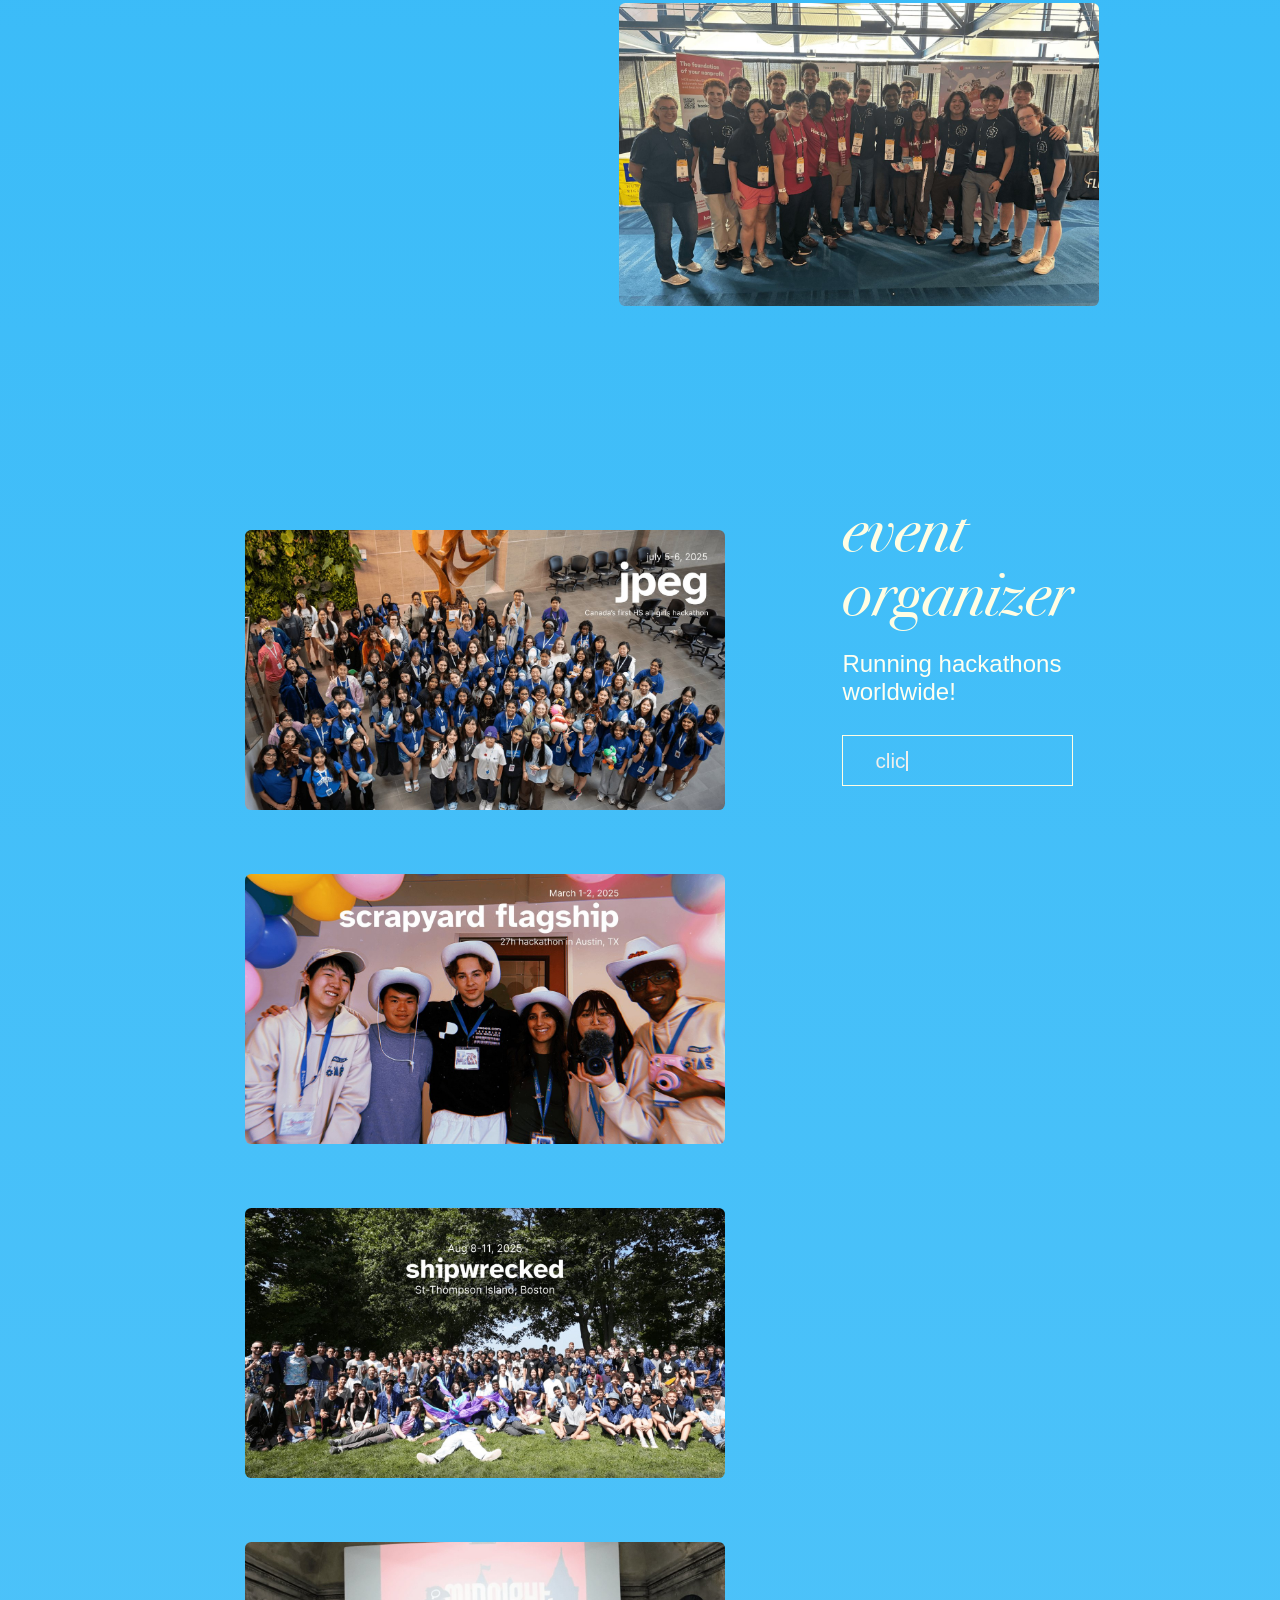
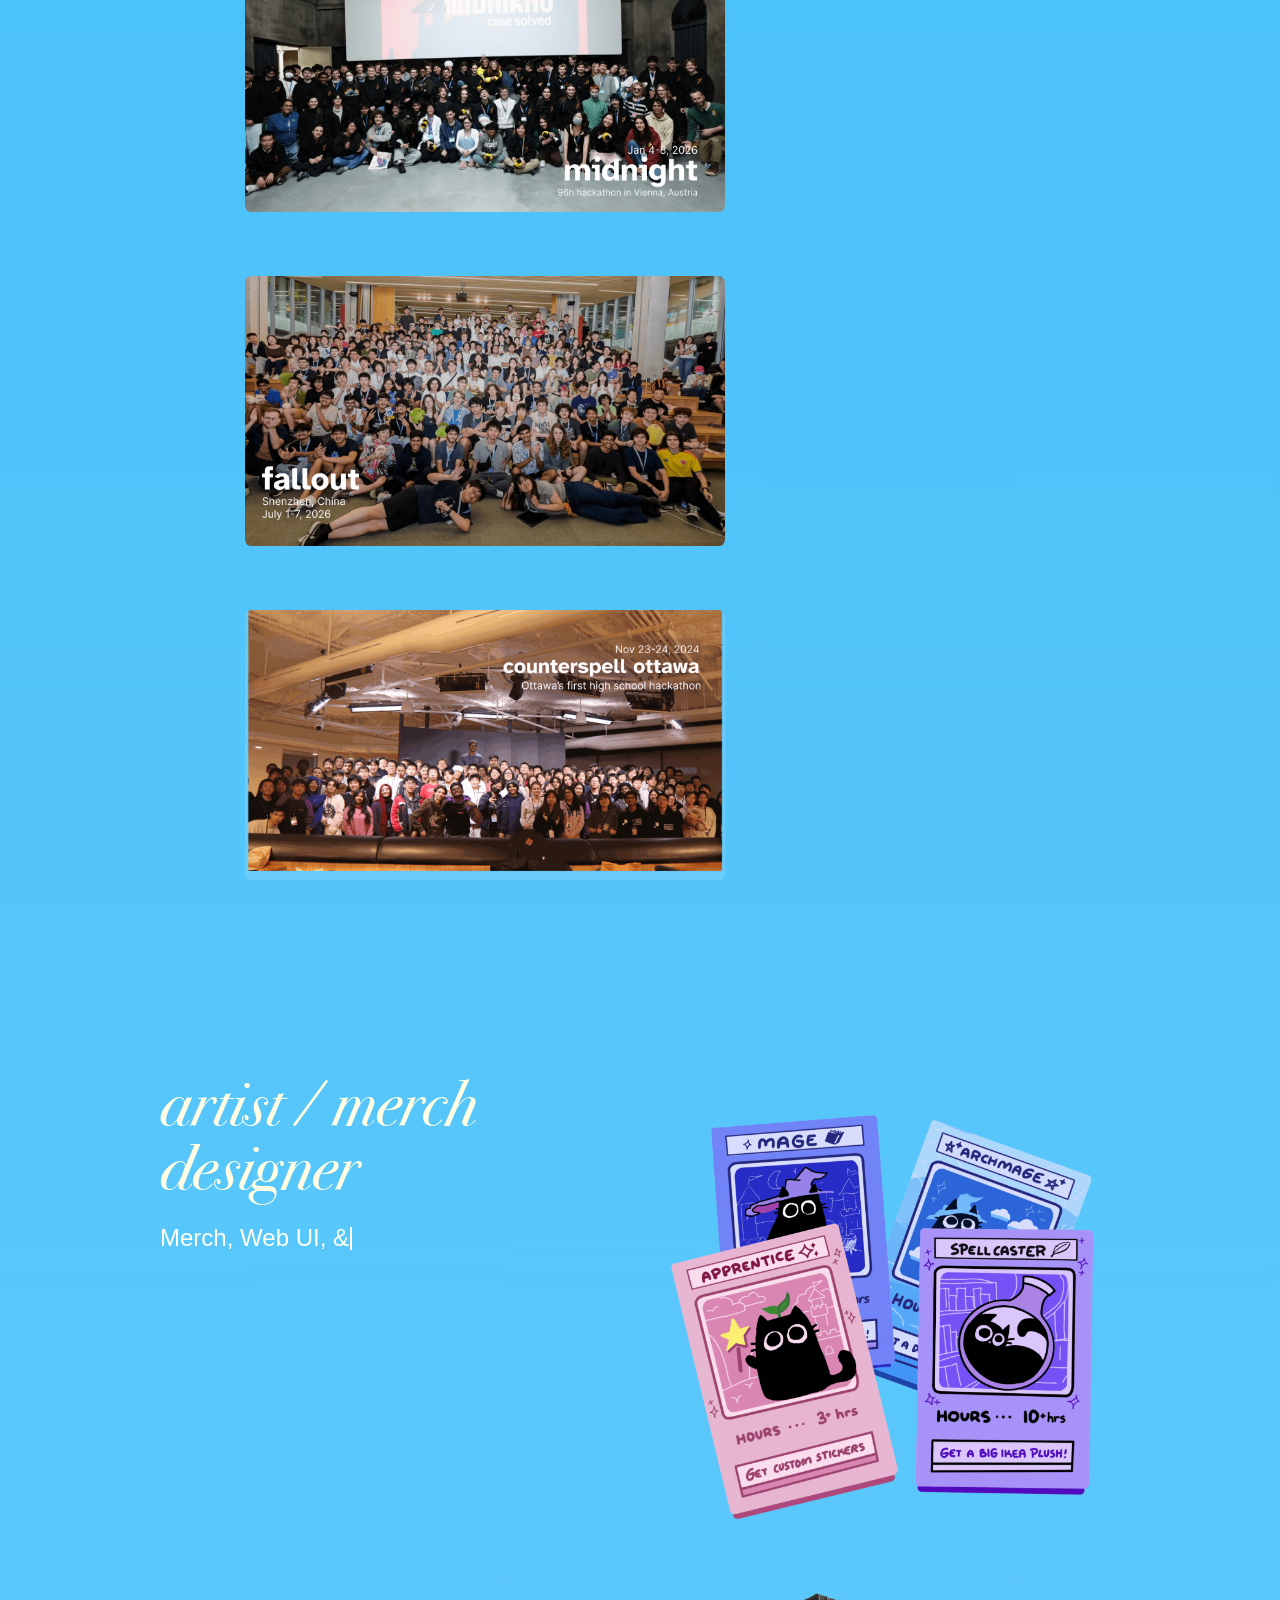
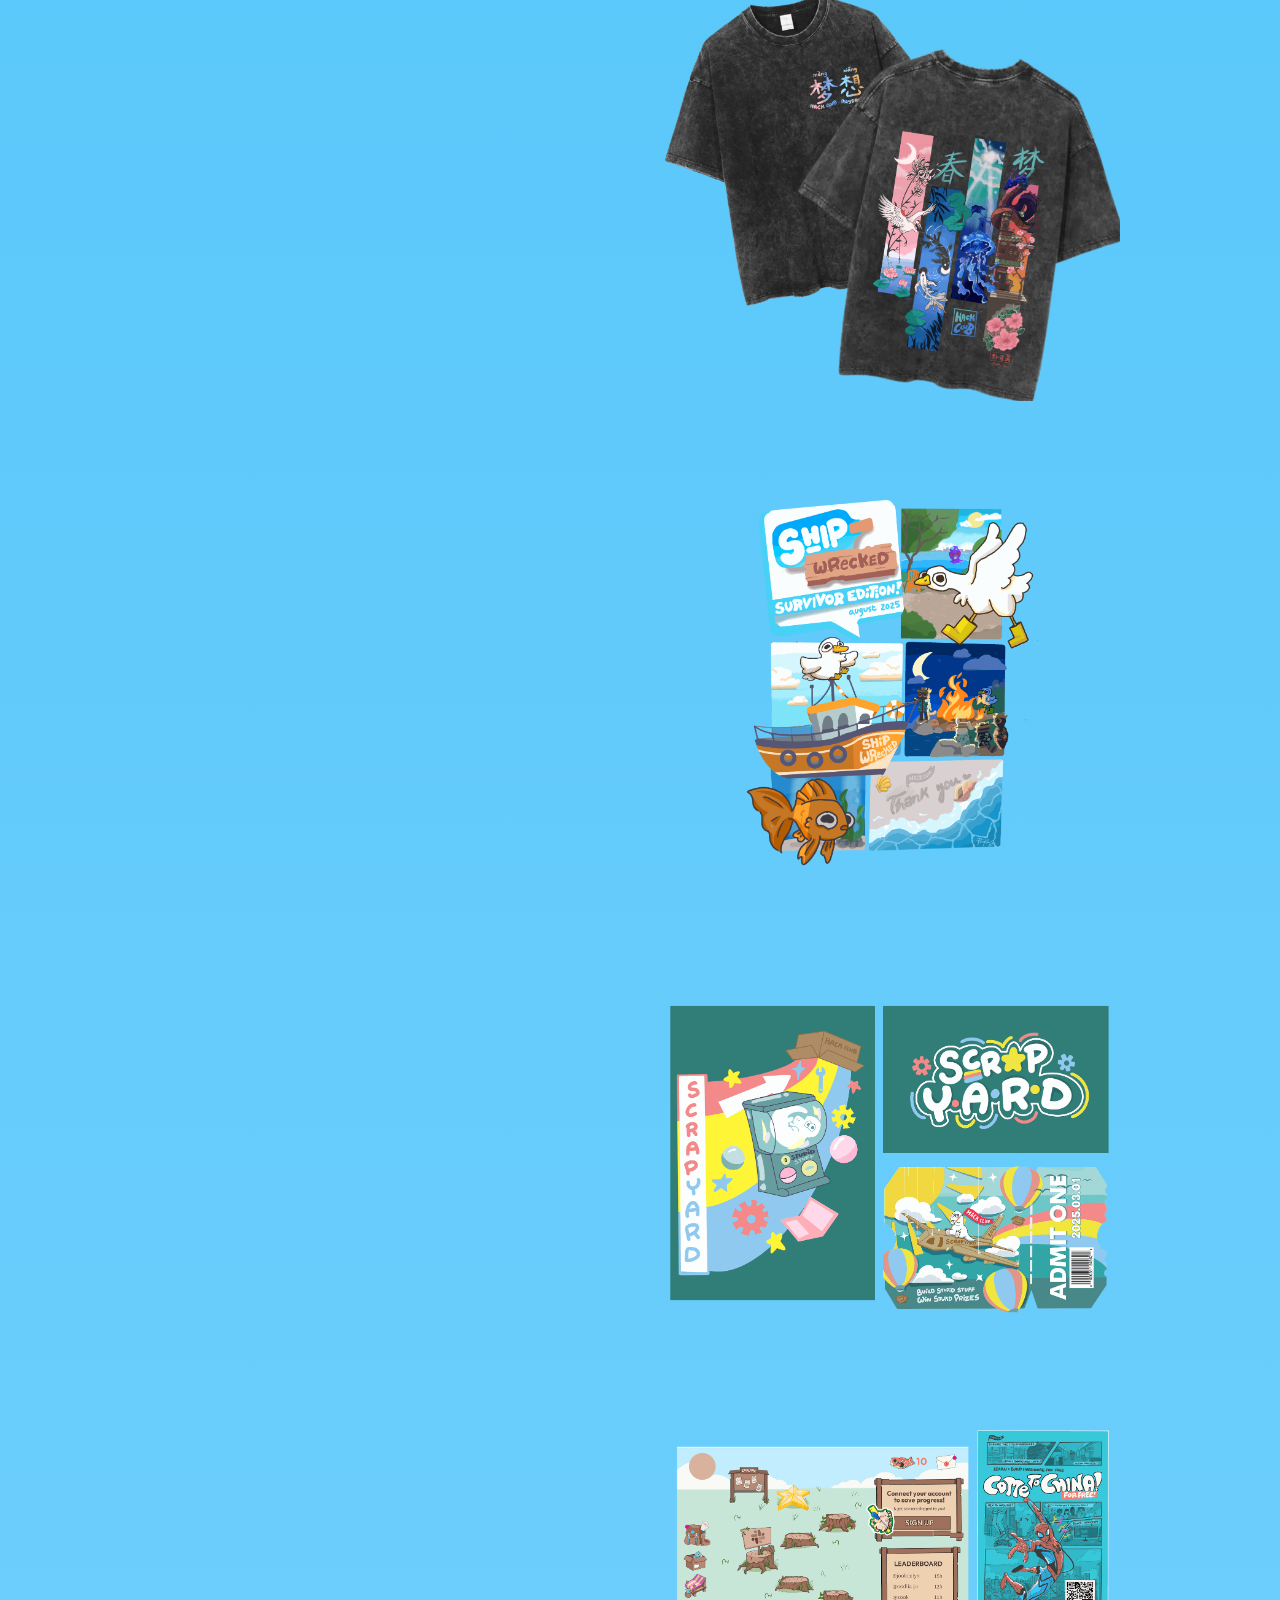
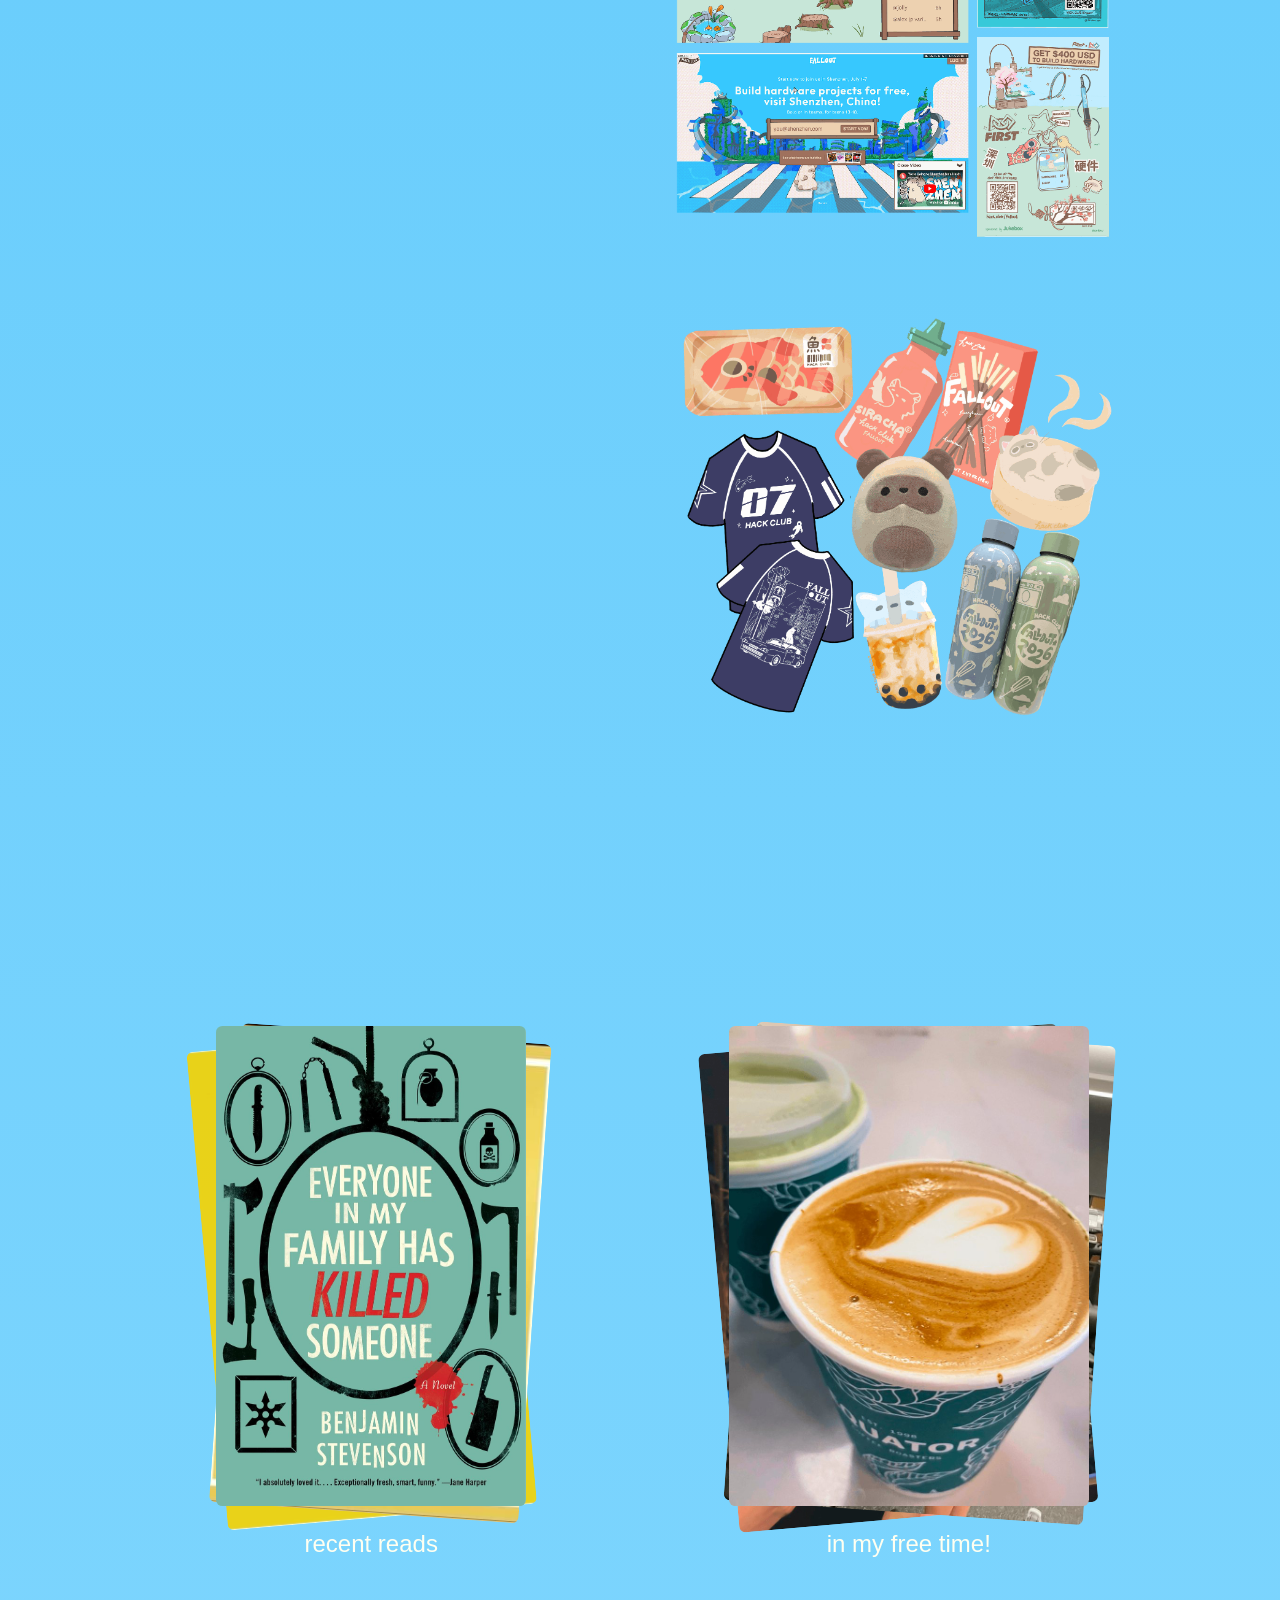
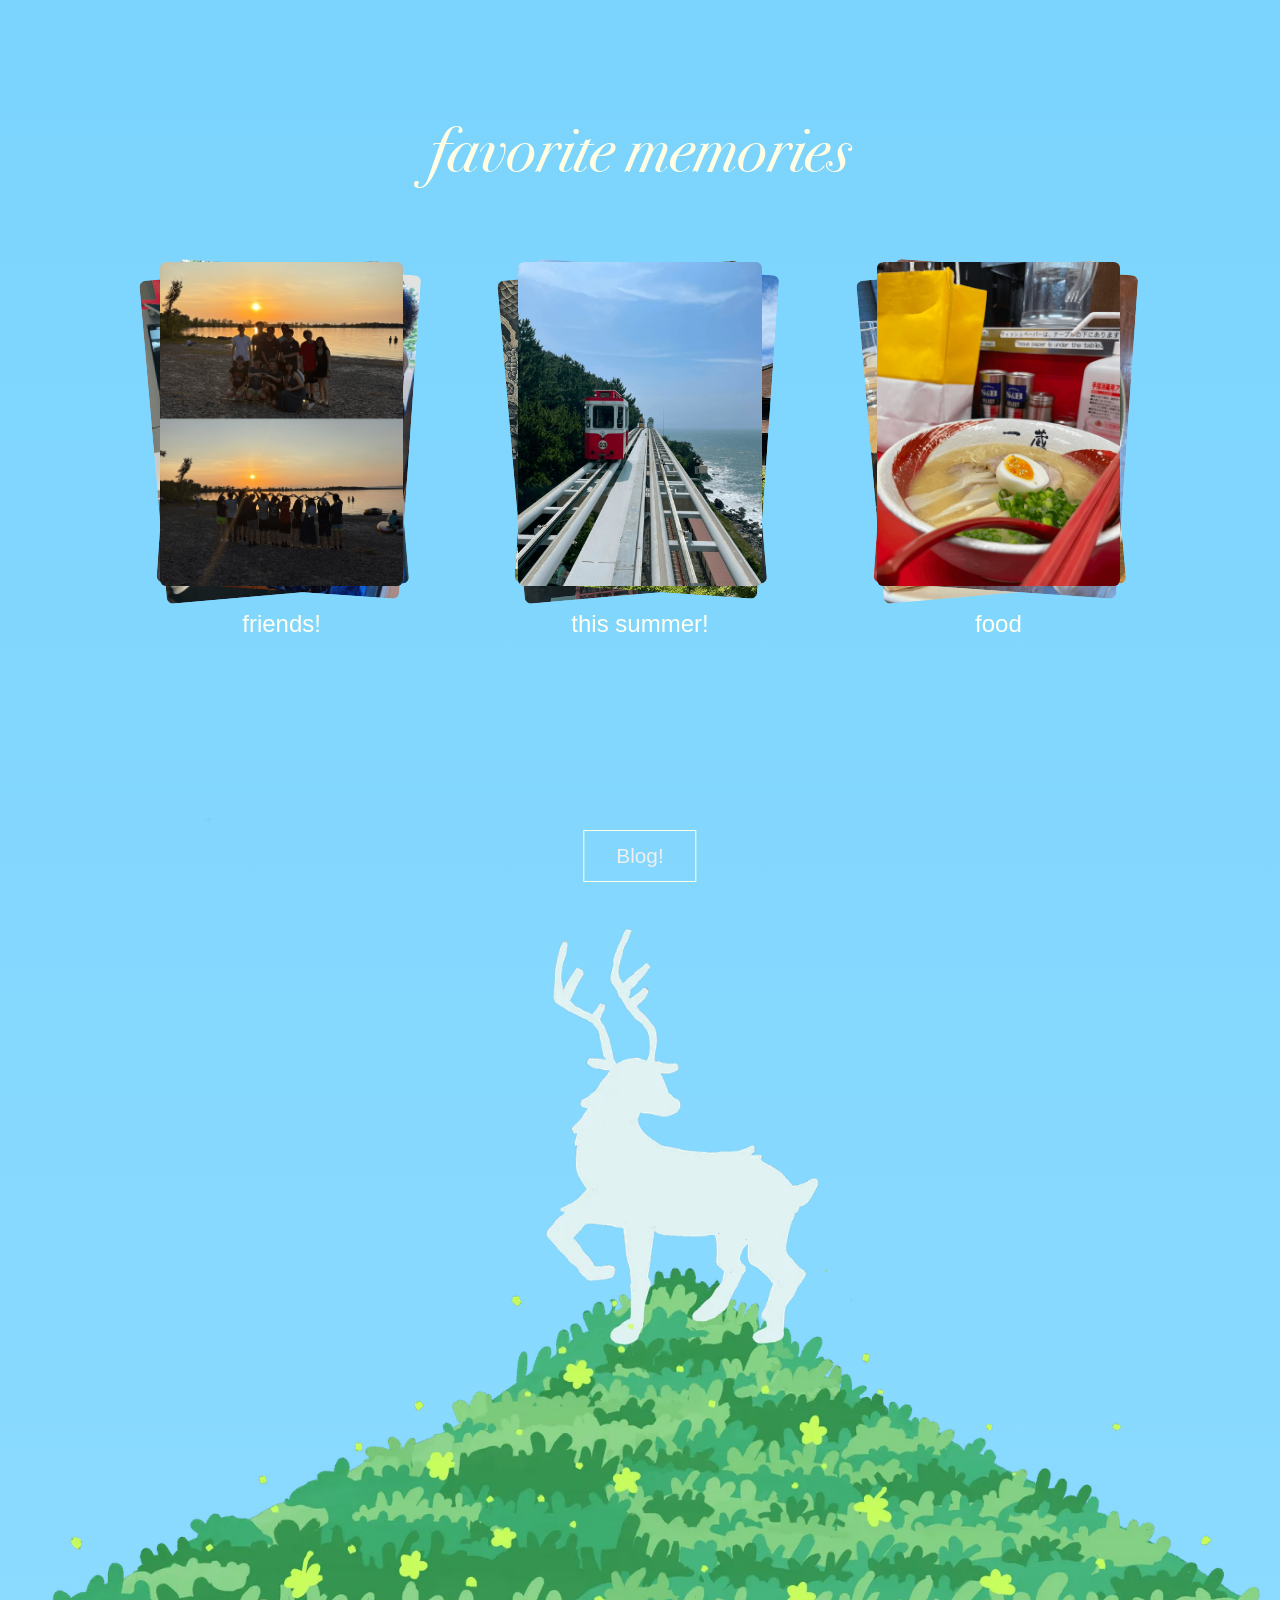
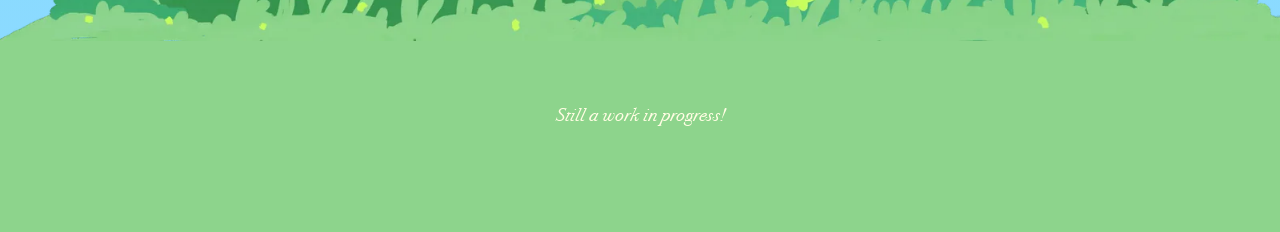
==== commit d09b8e0c: "word update" ====
--- a/index.html
+++ b/index.html
@@ -294,7 +294,7 @@
         </picture>
 
         <a class="forward-button footer-blog" href="blog.html">Blog!</a>
-        <div class="footer-bar">• Still a work in progress!</div>
+        <div class="footer-bar">Still a work in progress!</div>
       </footer>
 
       <script>
